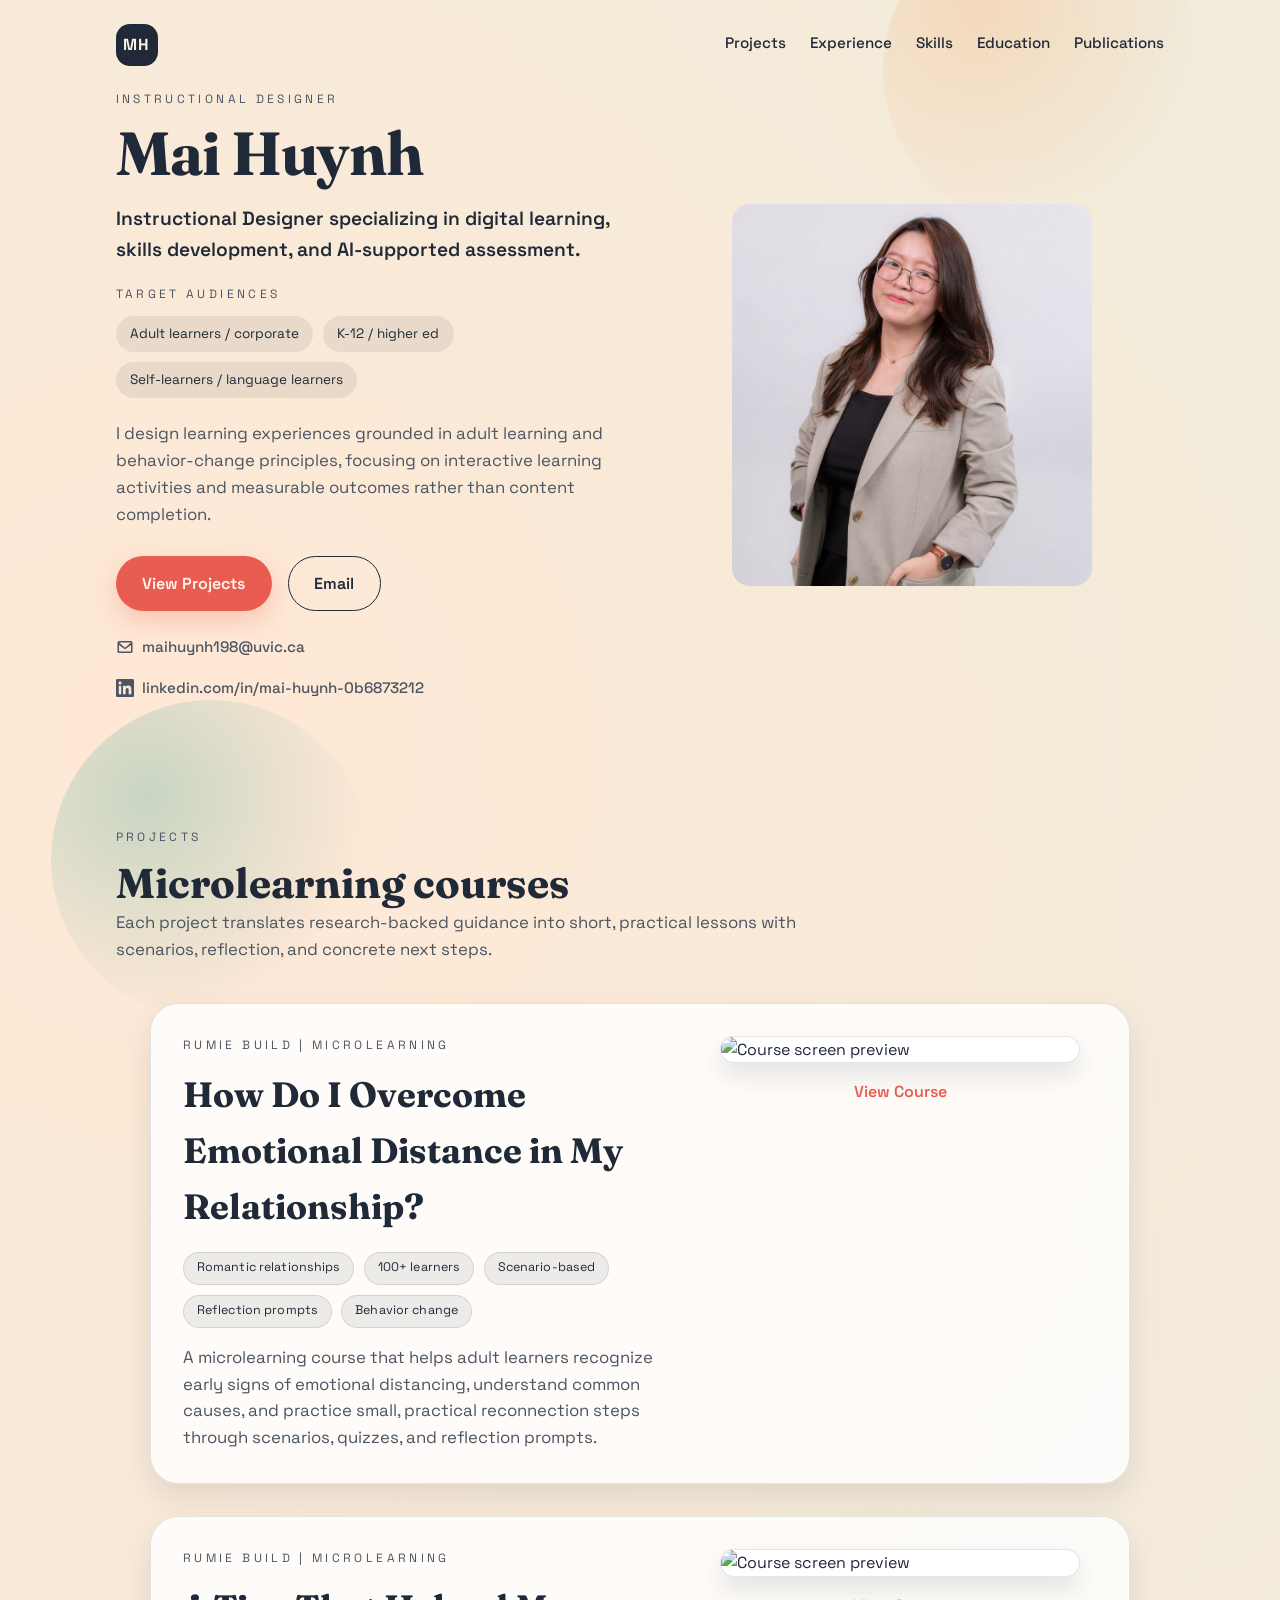
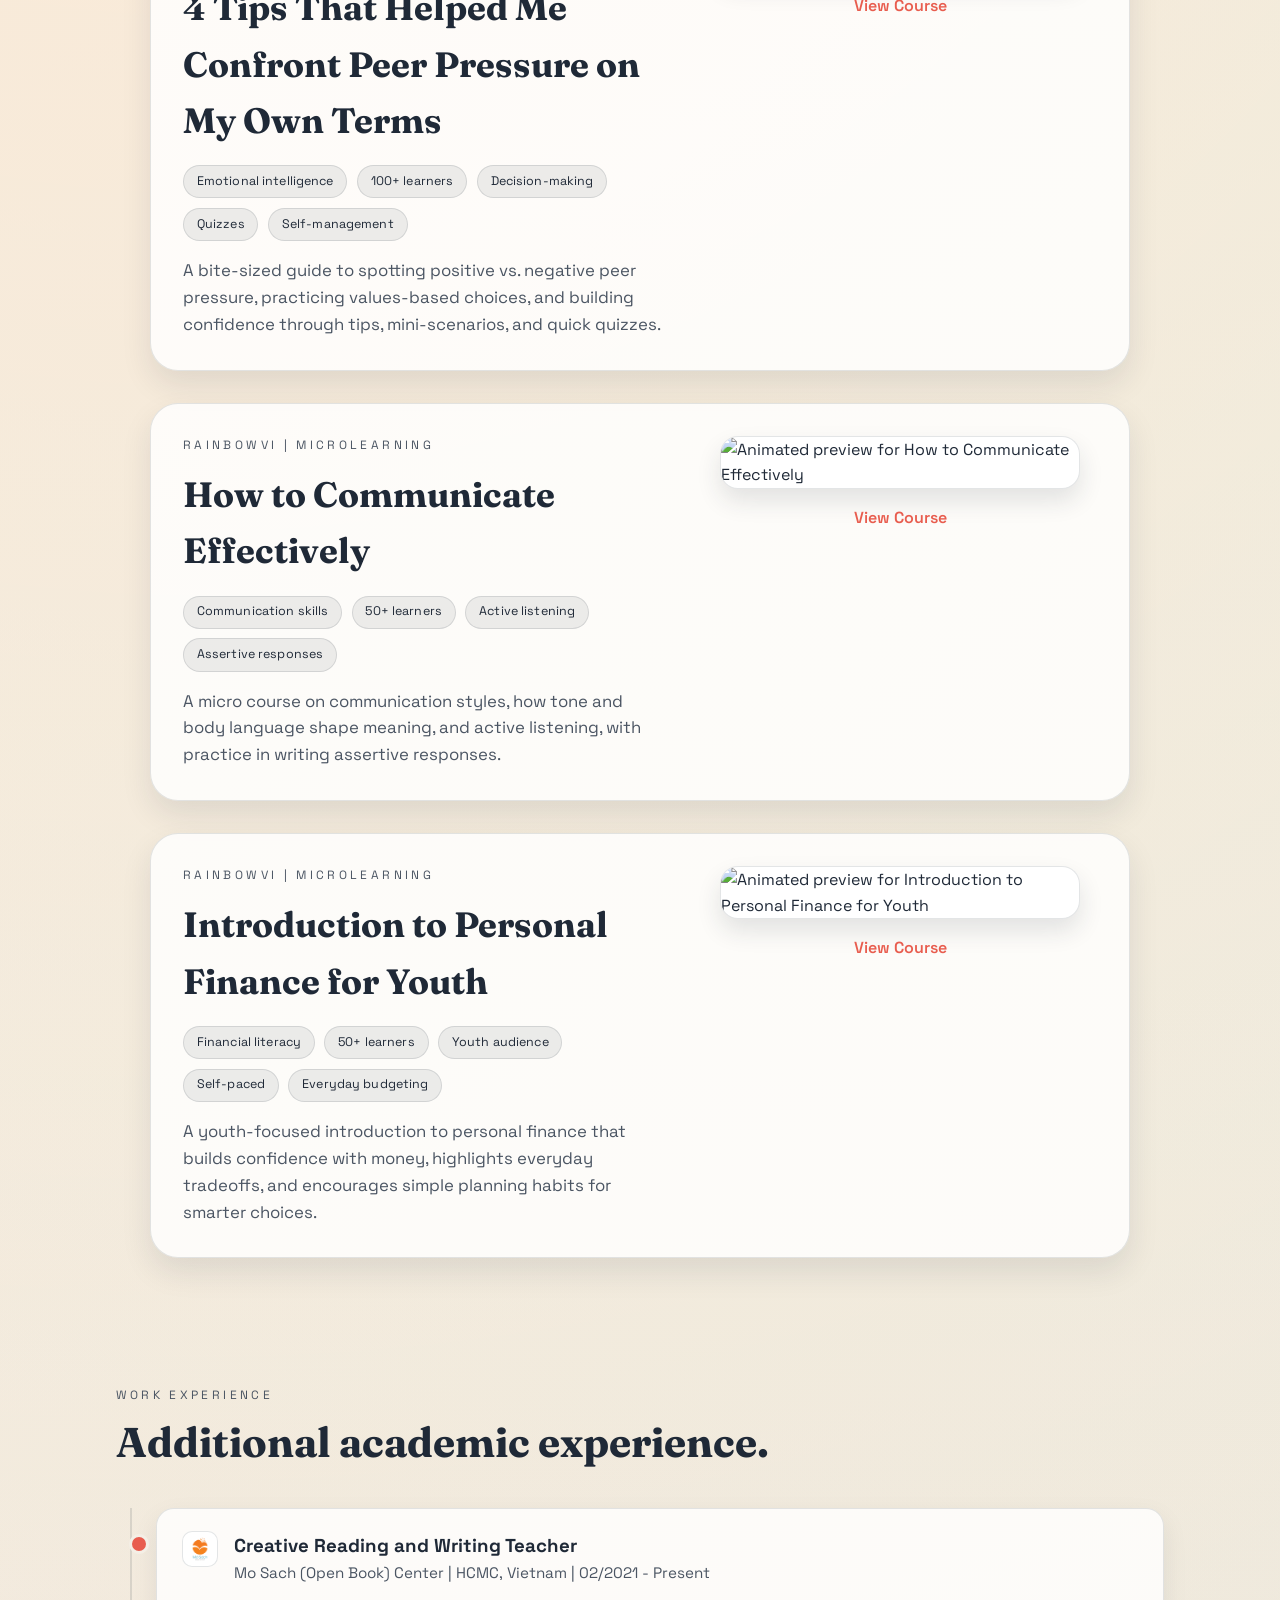
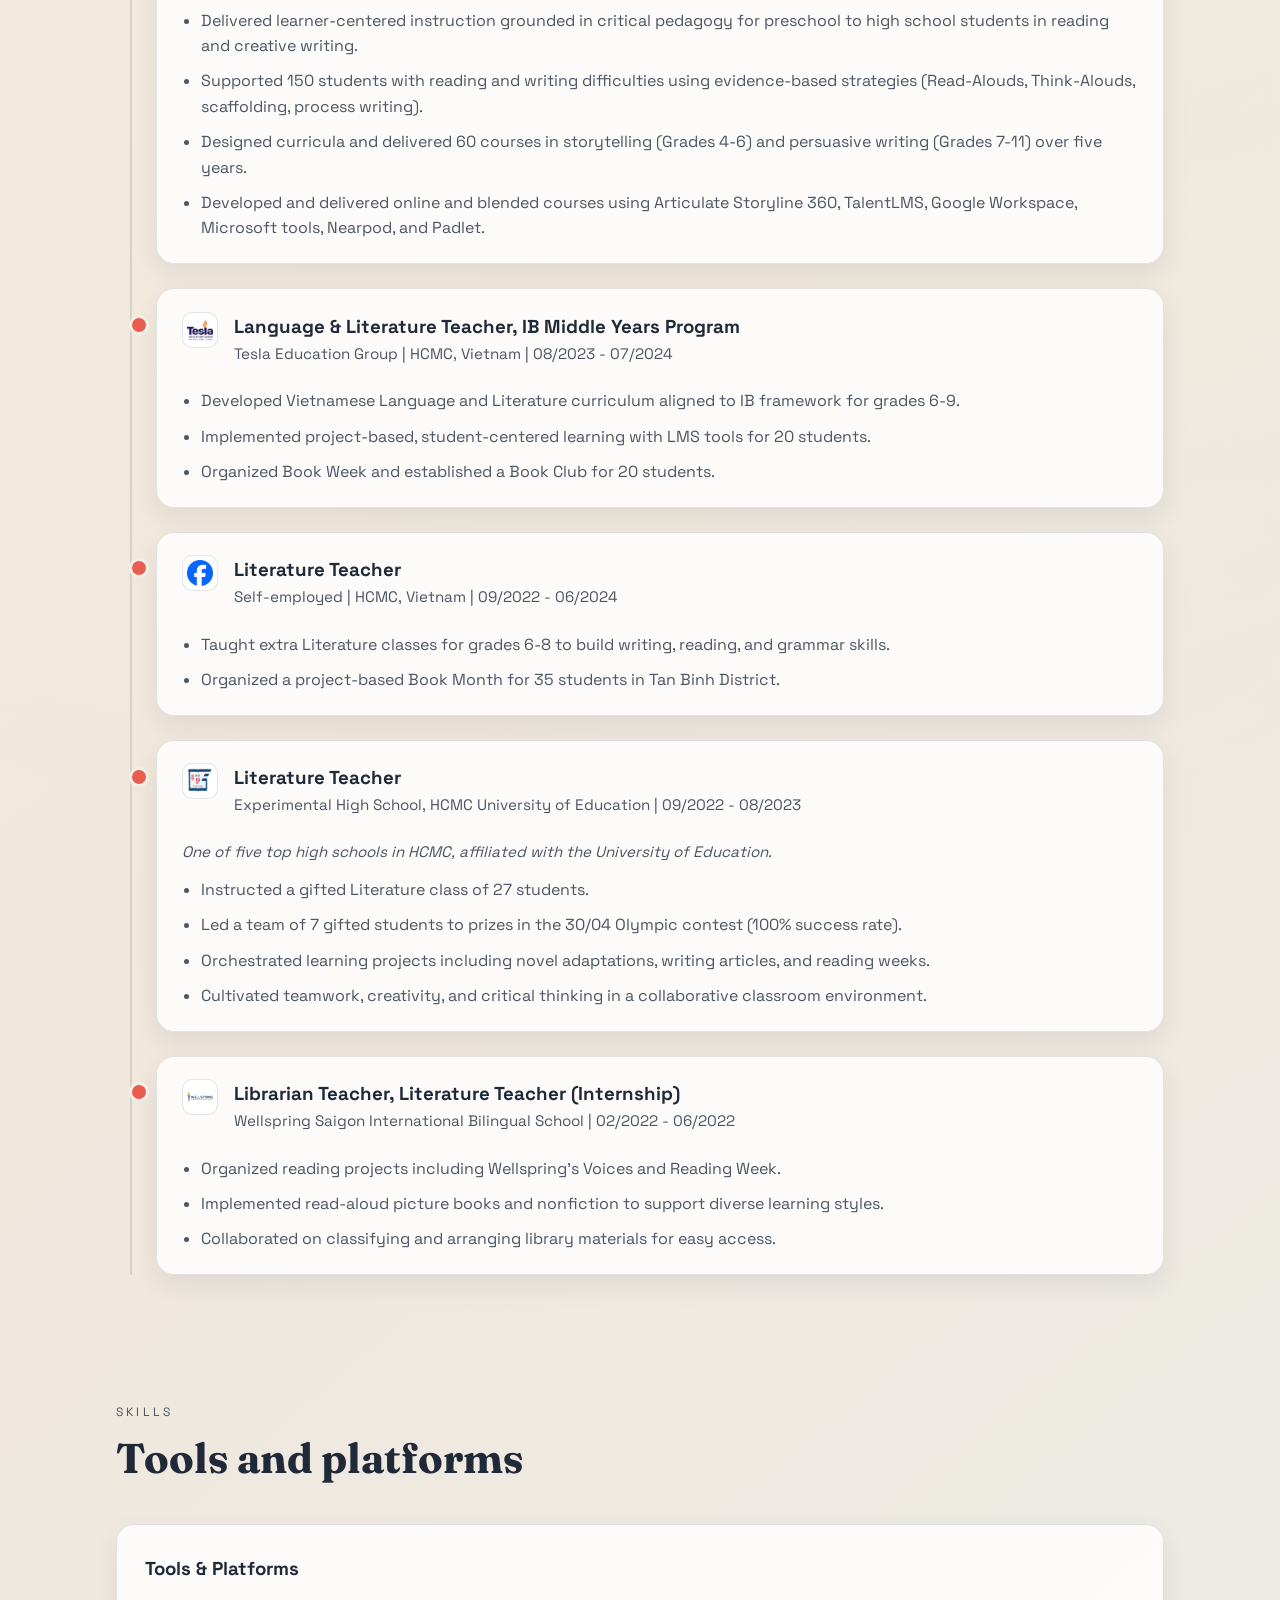
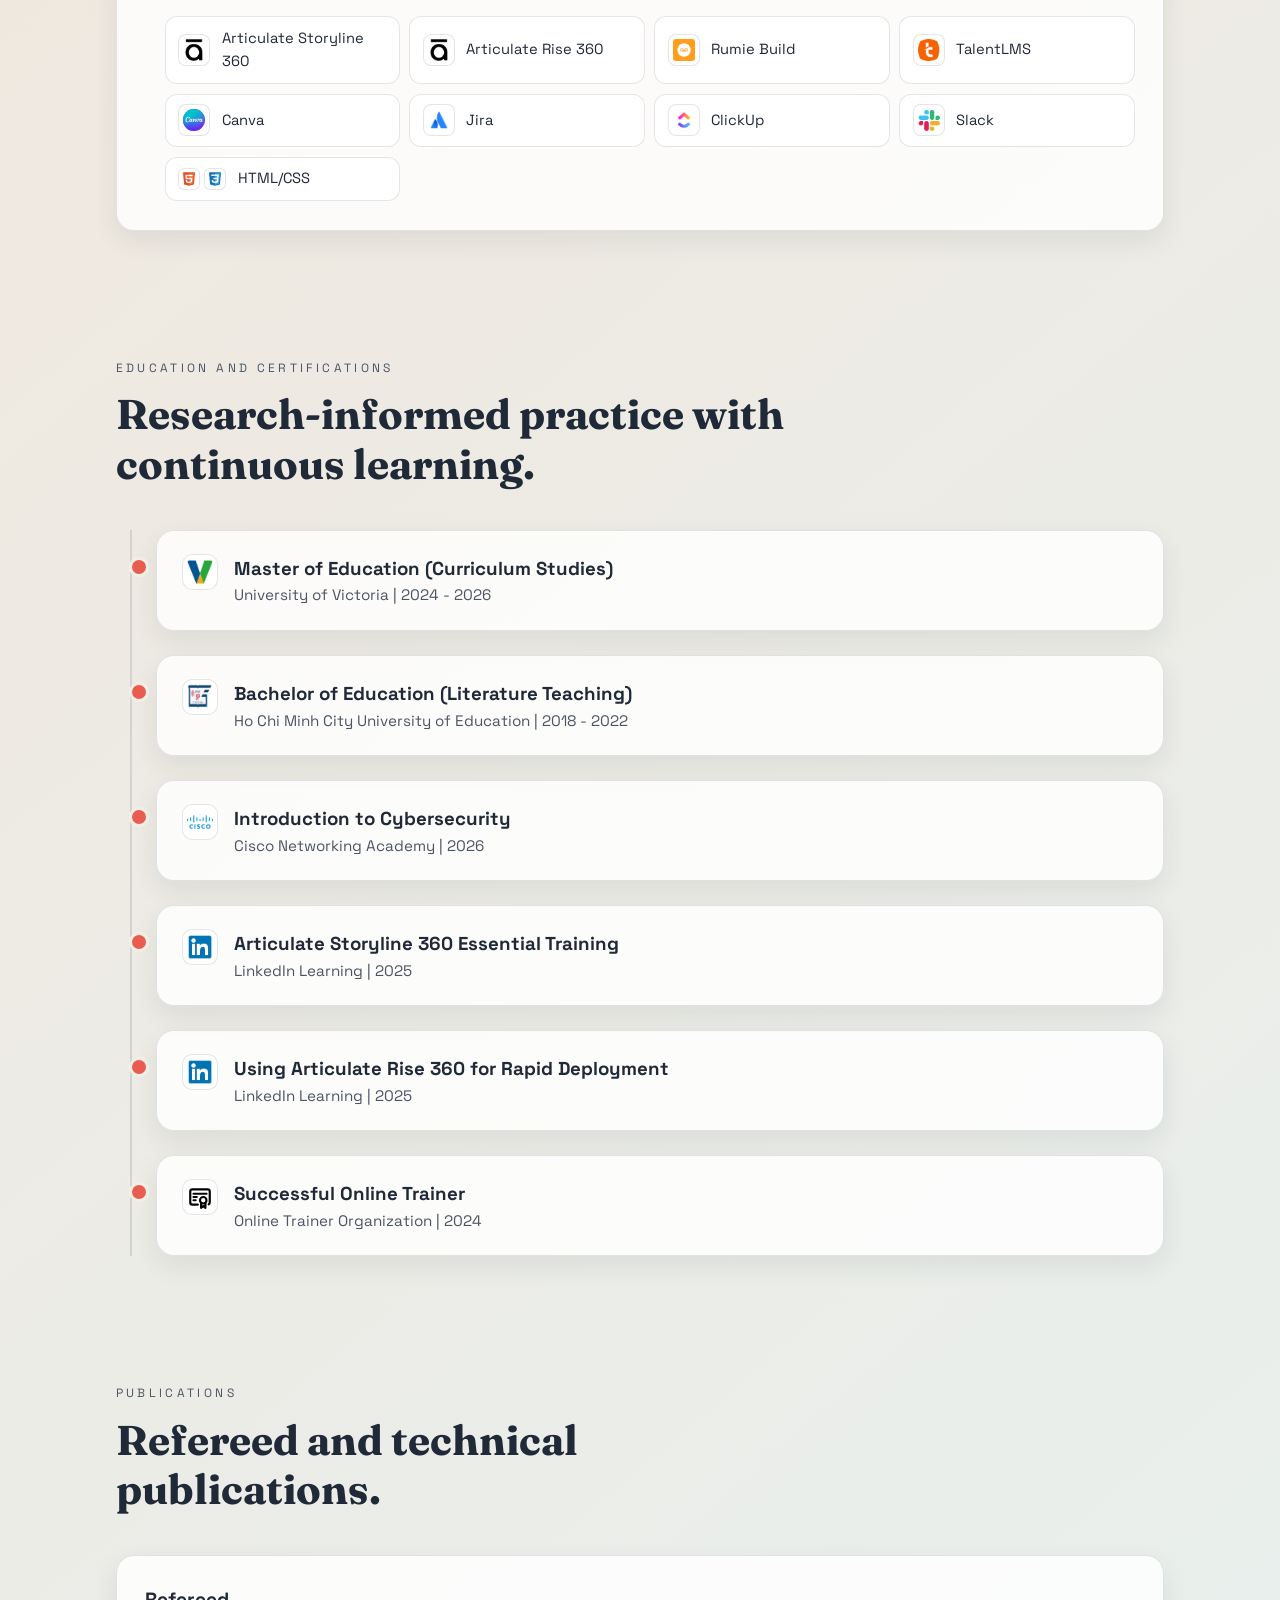
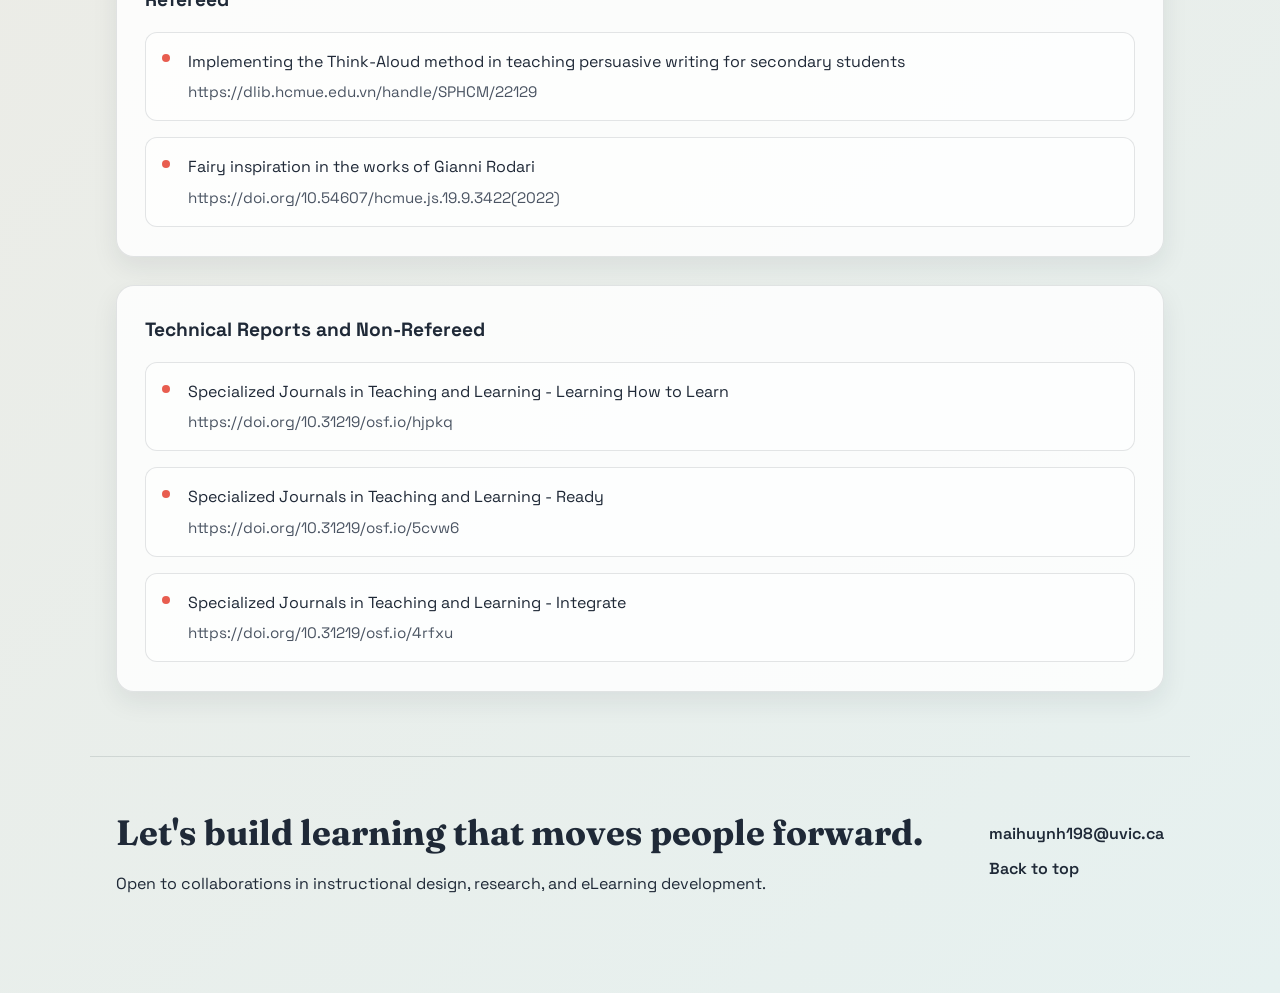
==== index.html @ 54d045a9 "fix: fix some thing" ====
<!doctype html>
<html lang="en">

<head>
  <meta charset="utf-8" />
  <meta name="viewport" content="width=device-width, initial-scale=1" />
  <title>Mai Huynh | Instructional Designer</title>
  <meta name="description"
    content="Portfolio of Mai Huynh, instructional designer focused on microlearning, adult education, and research-informed eLearning." />
  <link rel="preconnect" href="https://fonts.googleapis.com" />
  <link rel="preconnect" href="https://fonts.gstatic.com" crossorigin />
  <link
    href="https://fonts.googleapis.com/css2?family=Fraunces:opsz,wght@9..144,600;9..144,700&family=Space+Grotesk:wght@400;500;600&display=swap"
    rel="stylesheet" />
  <link rel="stylesheet" href="styles.css" />
</head>

<body>
  <div class="page" id="top">
    <header class="hero">
      <nav class="nav">
        <span class="logo">MH</span>
        <div class="nav-links">
          <a href="#projects">Projects</a>
          <a href="#work-experience">Experience</a>
          <a href="#skills">Skills</a>
          <a href="#education">Education</a>
          <a href="#publications">Publications</a>
        </div>
      </nav>

      <div class="hero-grid">
        <div class="hero-copy">
          <p class="eyebrow">Instructional Designer</p>
          <h1>Mai Huynh</h1>
          <p class="hero-title">
            Instructional Designer specializing in digital learning, skills development, and
            AI-supported assessment.
          </p>
          <div class="audience-block">
            <p class="eyebrow">Target audiences</p>
            <div class="pill-group">
              <span>Adult learners / corporate</span>
              <span>K-12 / higher ed</span>
              <span>Self-learners / language learners</span>
            </div>
          </div>
          <p class="lead">
            I design learning experiences grounded in adult learning and behavior-change principles, focusing on
            interactive learning activities and measurable outcomes rather than content completion.
          </p>
          <div class="hero-cta">
            <a class="button primary" href="#projects">View Projects</a>
            <a class="button ghost" href="mailto:maihuynh198@uvic.ca">Email</a>
          </div>
          <div class="contact">
            <a class="contact-link" href="mailto:maihuynh198@uvic.ca">
              <svg class="contact-icon" viewBox="0 0 24 24" aria-hidden="true">
                <path
                  d="M4 4h16a2 2 0 0 1 2 2v12a2 2 0 0 1-2 2H4a2 2 0 0 1-2-2V6a2 2 0 0 1 2-2zm0 2v.01L12 13l8-6.99V6H4zm0 12h16V9.236l-7.4 5.392a1 1 0 0 1-1.2 0L4 9.236V18z"
                  fill="currentColor" />
              </svg>
              maihuynh198@uvic.ca
            </a>
            <a class="contact-link" href="https://www.linkedin.com/in/mai-huynh-0b6873212/" target="_blank"
              rel="noreferrer">
              <svg class="contact-icon" viewBox="0 0 24 24" aria-hidden="true">
                <path
                  d="M20.447 20.452h-3.554v-5.569c0-1.328-.027-3.037-1.851-3.037-1.853 0-2.136 1.445-2.136 2.939v5.667H9.352V9h3.414v1.561h.047c.476-.9 1.637-1.85 3.37-1.85 3.6 0 4.267 2.368 4.267 5.452v6.289zM5.337 7.433c-1.144 0-2.063-.926-2.063-2.065 0-1.138.92-2.063 2.063-2.063 1.14 0 2.064.925 2.064 2.063 0 1.139-.925 2.065-2.064 2.065zM6.956 20.452H3.72V9h3.236v11.452zM22.225 0H1.771C.792 0 0 .774 0 1.727v20.545C0 23.227.792 24 1.771 24h20.451C23.2 24 24 23.227 24 22.273V1.727C24 .774 23.2 0 22.222 0h.003z"
                  fill="currentColor" />
              </svg>
              linkedin.com/in/mai-huynh-0b6873212
            </a>
          </div>
        </div>
        <div class="hero-portrait">
          <img src="avatar.JPG" alt="Mai Huynh" />
        </div>
      </div>
    </header>

    <main>
      <section id="projects" class="section projects">
        <div class="section-heading">
          <p class="eyebrow">Projects</p>
          <h2>Microlearning courses</h2>
          <p class="lead">
            Each project translates research-backed guidance into short, practical lessons with scenarios, reflection,
            and concrete next steps.
          </p>
        </div>
        <div class="project-list">
          <article class="project-item">
            <div class="project-info">
              <p class="eyebrow">Rumie Build | Microlearning</p>
              <h3>How Do I Overcome Emotional Distance in My Relationship?</h3>
              <div class="project-tags">
                <span>Romantic relationships</span>
                <span>100+ learners</span>
                <span>Scenario-based</span>
                <span>Reflection prompts</span>
                <span>Behavior change</span>
              </div>
              <p class="lead">
                A microlearning course that helps adult learners recognize early signs of emotional distancing,
                understand common causes, and practice small, practical reconnection steps through scenarios,
                quizzes, and reflection prompts.
              </p>
            </div>
            <div class="project-media">
              <img
                src="https://firebasestorage.googleapis.com/v0/b/learning-dev-89518.appspot.com/o/images%2Fd5183d60-cb16-11f0-9954-e5dd874a3dbe.webp?alt=media&token=775eab61-987d-45d4-a807-669ceb480af4"
                alt="Course screen preview" />
              <a class="project-link"
                href="https://learn.rumie.org/jR/bytes/how-do-i-overcome-emotional-distance-in-my-relationship/"
                target="_blank" rel="noreferrer">View Course</a>
            </div>
          </article>
          <article class="project-item">
            <div class="project-info">
              <p class="eyebrow">Rumie Build | Microlearning</p>
              <h3>4 Tips That Helped Me Confront Peer Pressure on My Own Terms</h3>
              <div class="project-tags">
                <span>Emotional intelligence</span>
                <span>100+ learners</span>
                <span>Decision-making</span>
                <span>Quizzes</span>
                <span>Self-management</span>
              </div>
              <p class="lead">
                A bite-sized guide to spotting positive vs. negative peer pressure, practicing values-based choices,
                and building confidence through tips, mini-scenarios, and quick quizzes.
              </p>
            </div>
            <div class="project-media">
              <img
                src="https://firebasestorage.googleapis.com/v0/b/learning-dev-89518.appspot.com/o/images%2F3383ed70-999b-11f0-89d7-2198ad0c2c27.webp?alt=media&token=02341d16-bf67-4b72-a19f-04fb7fe7f34c"
                alt="Course screen preview" />
              <a class="project-link"
                href="https://learn.rumie.org/jR/bytes/4-tips-that-helped-me-confront-peer-pressure-on-my-own-terms/"
                target="_blank" rel="noreferrer">View Course</a>
            </div>
          </article>
          <article class="project-item">
            <div class="project-info">
              <p class="eyebrow">RainbowVI | Microlearning</p>
              <h3>How to Communicate Effectively</h3>
              <div class="project-tags">
                <span>Communication skills</span>
                <span>50+ learners</span>
                <span>Active listening</span>
                <span>Assertive responses</span>
              </div>
              <p class="lead">
                A micro course on communication styles, how tone and body language shape meaning, and
                active listening, with practice in writing assertive responses.
              </p>
            </div>
            <div class="project-media">
              <img
                src="https://media4.giphy.com/media/v1.Y2lkPTc5MGI3NjExdWRtdXI5bG9kaWhydzAwNG56aXJwcnh3dTM3ZXhuc3JzaXMwbzIzNiZlcD12MV9pbnRlcm5hbF9naWZfYnlfaWQmY3Q9Zw/ZBVRlQamUaAMAOWDHB/giphy.gif"
                alt="Animated preview for How to Communicate Effectively" />
              <a class="project-link" href="https://tally.so/r/3E25R4" target="_blank" rel="noreferrer">View Course</a>
            </div>
          </article>
          <article class="project-item">
            <div class="project-info">
              <p class="eyebrow">RainbowVI | Microlearning</p>
              <h3>Introduction to Personal Finance for Youth</h3>
              <div class="project-tags">
                <span>Financial literacy</span>
                <span>50+ learners</span>
                <span>Youth audience</span>
                <span>Self-paced</span>
                <span>Everyday budgeting</span>
              </div>
              <p class="lead">
                A youth-focused introduction to personal finance that builds confidence with money, highlights
                everyday tradeoffs, and encourages simple planning habits for smarter choices.
              </p>
            </div>
            <div class="project-media">
              <img
                src="https://media.giphy.com/media/v1.Y2lkPTc5MGI3NjExMG5qZ2QyZHFlOG00cmFma3ptNnNlOHd1dTczMHh5OWp5NnQ1aGRmcCZlcD12MV9naWZzX3NlYXJjaCZjdD1n/LdOyjZ7io5Msw/giphy.gif"
                alt="Animated preview for Introduction to Personal Finance for Youth" />
              <a class="project-link" href="https://tally.so/r/w2WAEg" target="_blank" rel="noreferrer">View Course</a>
            </div>
          </article>
        </div>
      </section>

      <section id="work-experience" class="section">
        <div class="section-heading">
          <p class="eyebrow">Work Experience</p>
          <h2>Additional academic experience.</h2>
        </div>
        <div class="education-timeline experience-timeline">
          <div class="timeline-item experience-item">
            <div class="experience-summary">
              <div class="timeline-header">
                <img class="timeline-icon" src="assets/icons/mosach.png" alt="Mo Sach Center logo" />
                <div>
                  <h3>
                    <a class="timeline-title-link" href="https://www.mosach.edu.vn/" target="_blank" rel="noreferrer">
                      Creative Reading and Writing Teacher
                    </a>
                  </h3>
                  <p class="timeline-meta">Mo Sach (Open Book) Center | HCMC, Vietnam | 02/2021 - Present</p>
                </div>
              </div>
            </div>
            <div class="experience-body">
              <ul class="experience-list">
                <li>Delivered learner-centered instruction grounded in critical pedagogy for preschool to high school
                  students in reading and creative writing.</li>
                <li>Supported 150 students with reading and writing difficulties using evidence-based strategies
                  (Read-Alouds, Think-Alouds, scaffolding, process writing).</li>
                <li>Designed curricula and delivered 60 courses in storytelling (Grades 4-6) and persuasive writing
                  (Grades 7-11) over five years.</li>
                <li>Developed and delivered online and blended courses using Articulate Storyline 360, TalentLMS, Google
                  Workspace, Microsoft tools, Nearpod, and Padlet.</li>
              </ul>
            </div>
          </div>

          <div class="timeline-item experience-item">
            <div class="experience-summary">
              <div class="timeline-header">
                <img class="timeline-icon" src="assets/icons/tesla.png" alt="Tesla Education Group logo" />
                <div>
                  <h3>
                    <a class="timeline-title-link" href="https://tesla.edu.vn/en/" target="_blank" rel="noreferrer">
                      Language &amp; Literature Teacher, IB Middle Years Program
                    </a>
                  </h3>
                  <p class="timeline-meta">Tesla Education Group | HCMC, Vietnam | 08/2023 - 07/2024</p>
                </div>
              </div>
            </div>
            <div class="experience-body">
              <ul class="experience-list">
                <li>Developed Vietnamese Language and Literature curriculum aligned to IB framework for grades 6-9.</li>
                <li>Implemented project-based, student-centered learning with LMS tools for 20 students.</li>
                <li>Organized Book Week and established a Book Club for 20 students.</li>
              </ul>
            </div>
          </div>

          <div class="timeline-item experience-item">
            <div class="experience-summary">
              <div class="timeline-header">
                <img class="timeline-icon" src="assets/icons/facebook.png" alt="Facebook logo" />
                <div>
                  <h3>
                    <a class="timeline-title-link" href="https://www.facebook.com/profile.php?id=61566925675078"
                      target="_blank" rel="noreferrer">
                      Literature Teacher
                    </a>
                  </h3>
                  <p class="timeline-meta">Self-employed | HCMC, Vietnam | 09/2022 - 06/2024</p>
                </div>
              </div>
            </div>
            <div class="experience-body">
              <ul class="experience-list">
                <li>Taught extra Literature classes for grades 6-8 to build writing, reading, and grammar skills.</li>
                <li>Organized a project-based Book Month for 35 students in Tan Binh District.</li>
              </ul>
            </div>
          </div>

          <div class="timeline-item experience-item">
            <div class="experience-summary">
              <div class="timeline-header">
                <img class="timeline-icon" src="assets/icons/hcmue.png" alt="HCMC University of Education logo" />
                <div>
                  <h3>
                    <a class="timeline-title-link" href="https://hcmue.edu.vn/" target="_blank" rel="noreferrer">
                      Literature Teacher
                    </a>
                  </h3>
                  <p class="timeline-meta">Experimental High School, HCMC University of Education | 09/2022 - 08/2023
                  </p>
                </div>
              </div>
            </div>
            <div class="experience-body">
              <p class="experience-note">
                One of five top high schools in HCMC, affiliated with the University of Education.
              </p>
              <ul class="experience-list">
                <li>Instructed a gifted Literature class of 27 students.</li>
                <li>Led a team of 7 gifted students to prizes in the 30/04 Olympic contest (100% success rate).</li>
                <li>Orchestrated learning projects including novel adaptations, writing articles, and reading weeks.
                </li>
                <li>Cultivated teamwork, creativity, and critical thinking in a collaborative classroom environment.
                </li>
              </ul>
            </div>
          </div>

          <div class="timeline-item experience-item">
            <div class="experience-summary">
              <div class="timeline-header">
                <img class="timeline-icon" src="assets/icons/wellspring.png" alt="Wellspring Saigon logo" />
                <div>
                  <h3>
                    <a class="timeline-title-link" href="https://www.wellspring.edu.vn/co-so/wellspring-saigon"
                      target="_blank" rel="noreferrer">
                      Librarian Teacher, Literature Teacher (Internship)
                    </a>
                  </h3>
                  <p class="timeline-meta">Wellspring Saigon International Bilingual School | 02/2022 - 06/2022</p>
                </div>
              </div>
            </div>
            <div class="experience-body">
              <ul class="experience-list">
                <li>Organized reading projects including Wellspring's Voices and Reading Week.</li>
                <li>Implemented read-aloud picture books and nonfiction to support diverse learning styles.</li>
                <li>Collaborated on classifying and arranging library materials for easy access.</li>
              </ul>
            </div>
          </div>
        </div>
      </section>

      <section id="skills" class="section">
        <div class="section-heading">
          <p class="eyebrow">Skills</p>
          <h2>Tools and platforms</h2>
        </div>
        <div class="skills-grid">
          <div class="card skills-card">
            <h3>Tools &amp; Platforms</h3>
            <ul class="tool-list">
              <li class="tool-item">
                <img class="tool-logo" src="assets/icons/articulate.png" alt="Articulate" />
                Articulate Storyline 360
              </li>
              <li class="tool-item">
                <img class="tool-logo" src="assets/icons/articulate.png" alt="Articulate" />
                Articulate Rise 360
              </li>
              <li class="tool-item">
                <img class="tool-logo" src="assets/icons/rumie.png" alt="Rumie" />
                Rumie Build
              </li>
              <li class="tool-item">
                <img class="tool-logo" src="assets/icons/talentlms.png" alt="TalentLMS" />
                TalentLMS
              </li>
              <li class="tool-item">
                <img class="tool-logo" src="assets/icons/canva.svg" alt="Canva logo" />
                Canva
              </li>
              <li class="tool-item">
                <img class="tool-logo" src="assets/icons/jira.png" alt="Jira" />
                Jira
              </li>
              <li class="tool-item">
                <img class="tool-logo" src="assets/icons/clickup.png" alt="ClickUp" />
                ClickUp
              </li>
              <li class="tool-item">
                <img class="tool-logo" src="assets/icons/slack.png" alt="Slack" />
                Slack
              </li>
              <li class="tool-item">
                <span class="tool-logo-stack">
                  <img src="assets/icons/html5.svg" alt="HTML5" />
                  <img src="assets/icons/css3.svg" alt="CSS3" />
                </span>
                HTML/CSS
              </li>
            </ul>
          </div>
        </div>
      </section>

      <section id="education" class="section">
        <div class="section-heading">
          <p class="eyebrow">Education and Certifications</p>
          <h2>Research-informed practice with continuous learning.</h2>
        </div>
        <div class="education-timeline">
          <article class="timeline-item">
            <div class="timeline-header">
              <img class="timeline-icon" src="assets/icons/uvic.png" alt="University of Victoria logo" />
              <div>
                <h3>
                  <a class="timeline-title-link" href="https://www.uvic.ca/" target="_blank" rel="noreferrer">
                    Master of Education (Curriculum Studies)
                  </a>
                </h3>
                <p class="timeline-meta">University of Victoria | 2024 - 2026</p>
              </div>
            </div>
          </article>
          <article class="timeline-item">
            <div class="timeline-header">
              <img class="timeline-icon" src="assets/icons/hcmue.png"
                alt="Ho Chi Minh City University of Education logo" />
              <div>
                <h3>
                  <a class="timeline-title-link" href="https://hcmue.edu.vn/" target="_blank" rel="noreferrer">
                    Bachelor of Education (Literature Teaching)
                  </a>
                </h3>
                <p class="timeline-meta">Ho Chi Minh City University of Education | 2018 - 2022</p>
              </div>
            </div>
          </article>
          <article class="timeline-item">
            <div class="timeline-header">
              <img class="timeline-icon" src="assets/icons/cisco.svg" alt="Cisco logo" />
              <div>
                <h3>
                  <a class="timeline-title-link"
                    href="https://www.netacad.com/courses/introduction-to-cybersecurity?courseLang=en-US"
                    target="_blank" rel="noreferrer">
                    Introduction to Cybersecurity
                  </a>
                </h3>
                <p class="timeline-meta">Cisco Networking Academy | 2026</p>
              </div>
            </div>
          </article>
          <article class="timeline-item">
            <div class="timeline-header">
              <img class="timeline-icon" src="assets/icons/linkedin.png" alt="LinkedIn Learning logo" />
              <div>
                <h3>
                  <a class="timeline-title-link"
                    href="https://www.linkedin.com/learning/articulate-storyline-essential-training-24332548"
                    target="_blank" rel="noreferrer">
                    Articulate Storyline 360 Essential Training
                  </a>
                </h3>
                <p class="timeline-meta">LinkedIn Learning | 2025</p>
              </div>
            </div>
          </article>
          <article class="timeline-item">
            <div class="timeline-header">
              <img class="timeline-icon" src="assets/icons/linkedin.png" alt="LinkedIn Learning logo" />
              <div>
                <h3>
                  <a class="timeline-title-link"
                    href="https://www.linkedin.com/learning/using-articulate-rise-360-for-rapid-deployment-training"
                    target="_blank" rel="noreferrer">
                    Using Articulate Rise 360 for Rapid Deployment
                  </a>
                </h3>
                <p class="timeline-meta">LinkedIn Learning | 2025</p>
              </div>
            </div>
          </article>
          <article class="timeline-item">
            <div class="timeline-header">
              <img class="timeline-icon" src="assets/icons/certificate.svg" alt="Certificate icon" />
              <div>
                <h3>
                  <a class="timeline-title-link" href="https://www.dothanhcong.vn/successful-online-trainer-2024"
                    target="_blank" rel="noreferrer">
                    Successful Online Trainer
                  </a>
                </h3>
                <p class="timeline-meta">Online Trainer Organization | 2024</p>
              </div>
            </div>
          </article>
        </div>
      </section>

      <section id="publications" class="section">
        <div class="section-heading">
          <p class="eyebrow">Publications</p>
          <h2>Refereed and technical publications.</h2>
        </div>
        <div class="publications-grid">
          <article class="card publication-card">
            <h3>Refereed</h3>
            <ol class="publication-list">
              <li>
                <span class="publication-title">
                  Implementing the Think-Aloud method in teaching persuasive writing for secondary students
                </span>
                <a class="publication-link" href="https://dlib.hcmue.edu.vn/handle/SPHCM/22129" target="_blank"
                  rel="noreferrer">
                  https://dlib.hcmue.edu.vn/handle/SPHCM/22129
                </a>
              </li>
              <li>
                <span class="publication-title">
                  Fairy inspiration in the works of Gianni Rodari
                </span>
                <a class="publication-link" href="https://doi.org/10.54607/hcmue.js.19.9.3422(2022)" target="_blank"
                  rel="noreferrer">
                  https://doi.org/10.54607/hcmue.js.19.9.3422(2022)
                </a>
              </li>
            </ol>
          </article>

          <article class="card publication-card">
            <h3>Technical Reports and Non-Refereed</h3>
            <ol class="publication-list">
              <li>
                <span class="publication-title">
                  Specialized Journals in Teaching and Learning - Learning How to Learn
                </span>
                <a class="publication-link" href="https://doi.org/10.31219/osf.io/hjpkq" target="_blank"
                  rel="noreferrer">
                  https://doi.org/10.31219/osf.io/hjpkq
                </a>
              </li>
              <li>
                <span class="publication-title">
                  Specialized Journals in Teaching and Learning - Ready
                </span>
                <a class="publication-link" href="https://doi.org/10.31219/osf.io/5cvw6" target="_blank"
                  rel="noreferrer">
                  https://doi.org/10.31219/osf.io/5cvw6
                </a>
              </li>
              <li>
                <span class="publication-title">
                  Specialized Journals in Teaching and Learning - Integrate
                </span>
                <a class="publication-link" href="https://doi.org/10.31219/osf.io/4rfxu" target="_blank"
                  rel="noreferrer">
                  https://doi.org/10.31219/osf.io/4rfxu
                </a>
              </li>
            </ol>
          </article>
        </div>
      </section>
    </main>

    <footer class="footer">
      <div>
        <h2>Let's build learning that moves people forward.</h2>
        <p>Open to collaborations in instructional design, research, and eLearning development.</p>
      </div>
      <div class="footer-links">
        <a href="mailto:maihuynh198@uvic.ca">maihuynh198@uvic.ca</a>
        <a href="#top">Back to top</a>
      </div>
    </footer>
  </div>
</body>

</html>
---- styles.css ----
:root {
  color-scheme: light;
  --ink: #1f2937;
  --muted: #4b5563;
  --soft: #f4efe6;
  --soft-2: #f7f1ea;
  --accent: #e85d4f;
  --accent-2: #2a9d8f;
  --accent-3: #f4a261;
  --card: rgba(255, 255, 255, 0.82);
  --stroke: rgba(31, 41, 55, 0.12);
  --shadow: 0 18px 40px rgba(31, 41, 55, 0.14);
  --radius-lg: 28px;
  --radius-md: 18px;
  --radius-sm: 12px;
  --max-width: 1100px;
  --space: clamp(1rem, 2vw, 2rem);
}

* {
  box-sizing: border-box;
  margin: 0;
  padding: 0;
}

body {
  font-family: "Space Grotesk", "Gill Sans", "Trebuchet MS", sans-serif;
  color: var(--ink);
  background: radial-gradient(circle at 15% 10%, #ffe8d5 0%, rgba(255, 232, 213, 0) 50%),
    radial-gradient(circle at 80% 0%, #d8f3e6 0%, rgba(216, 243, 230, 0) 55%),
    linear-gradient(140deg, #f9f1e8 0%, #f1e7dd 50%, #e6f1f0 100%);
  min-height: 100vh;
  line-height: 1.6;
}

body::before,
body::after {
  content: "";
  position: fixed;
  inset: auto;
  width: 320px;
  height: 320px;
  border-radius: 50%;
  filter: blur(0px);
  opacity: 0.25;
  z-index: 0;
  animation: float 18s ease-in-out infinite;
}

body::before {
  background: radial-gradient(circle at 30% 30%, #f4a261 0%, rgba(244, 162, 97, 0) 70%);
  top: -90px;
  right: 6vw;
}

body::after {
  background: radial-gradient(circle at 30% 30%, #2a9d8f 0%, rgba(42, 157, 143, 0) 70%);
  bottom: -120px;
  left: 4vw;
  animation-delay: -6s;
}

.page {
  position: relative;
  z-index: 1;
}

a {
  color: inherit;
  text-decoration: none;
}

img {
  max-width: 100%;
}

.nav {
  display: flex;
  align-items: center;
  justify-content: space-between;
  padding: 1.5rem 0;
}

.nav-links {
  display: flex;
  gap: 1.5rem;
  font-weight: 500;
  font-size: 0.95rem;
}

.nav a {
  position: relative;
  padding-bottom: 0.25rem;
}

.nav a::after {
  content: "";
  position: absolute;
  left: 0;
  bottom: 0;
  width: 100%;
  height: 2px;
  background: var(--accent);
  transform: scaleX(0);
  transform-origin: left;
  transition: transform 0.3s ease;
}

.nav a:hover::after {
  transform: scaleX(1);
}

.nav .nav-highlight {
  padding: 0.35rem 0.9rem;
  border-radius: 999px;
  background: var(--accent);
  color: #fff7f0;
  box-shadow: 0 10px 20px rgba(232, 93, 79, 0.25);
}

.nav .nav-highlight::after {
  display: none;
}

.logo {
  width: 42px;
  height: 42px;
  display: grid;
  place-items: center;
  border-radius: 14px;
  background: var(--ink);
  color: #fef3e8;
  font-weight: 700;
  letter-spacing: 0.08em;
}

.hero {
  max-width: var(--max-width);
  margin: 0 auto;
  padding: 0 var(--space) 4rem;
}

.hero-grid {
  display: grid;
  grid-template-columns: repeat(auto-fit, minmax(280px, 1fr));
  gap: 2.5rem;
  align-items: center;
}

.hero-copy,
.hero-portrait,
.section-heading,
.skills-grid .card,
.project-item,
.education-timeline .timeline-item,
.footer {
  opacity: 0;
  transform: translateY(18px);
  animation: rise 0.9s ease forwards;
}

.hero-copy {
  animation-delay: 0.1s;
}

.hero-portrait {
  animation-delay: 0.25s;
}

.section-heading {
  animation-delay: 0.1s;
}

.skills-grid .card:nth-child(1) {
  animation-delay: 0.2s;
}

.skills-grid .card:nth-child(2) {
  animation-delay: 0.3s;
}

.project-item {
  animation-delay: 0.2s;
}

.education-timeline .timeline-item:nth-child(1) {
  animation-delay: 0.2s;
}

.education-timeline .timeline-item:nth-child(2) {
  animation-delay: 0.3s;
}

.education-timeline .timeline-item:nth-child(3) {
  animation-delay: 0.4s;
}

.education-timeline .timeline-item:nth-child(4) {
  animation-delay: 0.5s;
}

.education-timeline .timeline-item:nth-child(5) {
  animation-delay: 0.6s;
}

.footer {
  animation-delay: 0.2s;
}

.hero-copy h1 {
  font-family: "Fraunces", "Baskerville", serif;
  font-size: clamp(2.5rem, 5vw, 3.8rem);
  line-height: 1.1;
  margin-bottom: 1.5rem;
  letter-spacing: -0.02em;
}

.hero-title {
  font-size: 1.2rem;
  font-weight: 600;
  margin: -0.5rem 0 1rem;
}

.lead {
  font-size: 1.05rem;
  color: var(--muted);
  margin-bottom: 1.8rem;
}

.eyebrow {
  text-transform: uppercase;
  font-size: 0.75rem;
  letter-spacing: 0.28em;
  color: var(--muted);
  margin-bottom: 0.75rem;
}

.hero-cta {
  display: flex;
  gap: 1rem;
  flex-wrap: wrap;
  margin-bottom: 1.5rem;
}

.audience-block {
  margin: 1.2rem 0 1.4rem;
}

.button {
  padding: 0.85rem 1.6rem;
  border-radius: 999px;
  font-weight: 600;
  transition: transform 0.2s ease, box-shadow 0.2s ease;
  border: 1px solid transparent;
}

.button.primary {
  background: var(--accent);
  color: #fff7f0;
  box-shadow: 0 10px 24px rgba(232, 93, 79, 0.25);
}

.button.ghost {
  border-color: var(--ink);
}

.button:hover {
  transform: translateY(-2px);
}

.contact {
  display: flex;
  flex-wrap: wrap;
  gap: 1rem 2rem;
  font-size: 0.95rem;
  color: var(--muted);
}

.contact-link {
  display: inline-flex;
  align-items: center;
  gap: 0.5rem;
  color: inherit;
  text-decoration: none;
  font-weight: 500;
}

.contact-link:hover {
  color: var(--ink);
}

.contact-icon {
  width: 18px;
  height: 18px;
}

.hero-portrait {
  border-radius: var(--radius-lg);
  padding: 1.4rem;
  display: flex;
  justify-content: center;
  align-items: center;
}

.hero-portrait img {
  width: 100%;
  max-width: 360px;
  height: auto;
  border-radius: var(--radius-md);
  object-fit: cover;
}

.section {
  max-width: var(--max-width);
  margin: 0 auto;
  padding: 4rem var(--space);
}

.section-heading {
  margin-bottom: 2.5rem;
  max-width: 720px;
}

.section-heading h2 {
  font-family: "Fraunces", "Baskerville", serif;
  font-size: clamp(1.8rem, 4vw, 2.6rem);
  line-height: 1.2;
}

.card {
  background: var(--card);
  border-radius: var(--radius-md);
  padding: 1.8rem;
  border: 1px solid var(--stroke);
  box-shadow: 0 10px 26px rgba(31, 41, 55, 0.08);
  display: grid;
  gap: 1rem;
}

.card-header h3 {
  font-size: 1.2rem;
}

.card-header span {
  color: var(--muted);
  font-size: 0.95rem;
}

.card ul {
  display: grid;
  gap: 0.6rem;
  padding-left: 1.2rem;
  color: var(--muted);
}

.card li {
  list-style: disc;
}

.links {
  display: flex;
  gap: 1rem;
  flex-wrap: wrap;
}

.links a {
  font-weight: 600;
  color: var(--accent-2);
}

.skills-grid {
  display: grid;
  gap: 2rem;
  grid-template-columns: repeat(auto-fit, minmax(260px, 1fr));
}

.skills-card h3 {
  margin-bottom: 1rem;
}

.tool-list {
  list-style: none;
  display: grid;
  gap: 0.8rem;
  grid-template-columns: repeat(auto-fit, minmax(210px, 1fr));
}

.tool-item {
  display: flex;
  align-items: center;
  gap: 0.7rem;
  background: rgba(255, 255, 255, 0.85);
  border: 1px solid rgba(31, 41, 55, 0.12);
  border-radius: var(--radius-sm);
  padding: 0.6rem 0.8rem;
  color: var(--ink);
  font-size: 0.92rem;
}

.tool-logo {
  width: 32px;
  height: 32px;
  border-radius: 8px;
  background: #fff;
  border: 1px solid rgba(31, 41, 55, 0.12);
  padding: 4px;
  object-fit: contain;
  flex: 0 0 32px;
}

.tool-logo-stack {
  display: flex;
  align-items: center;
  gap: 0.25rem;
  flex: 0 0 auto;
}

.tool-logo-stack img {
  width: 22px;
  height: 22px;
  border-radius: 6px;
  background: #fff;
  border: 1px solid rgba(31, 41, 55, 0.12);
  padding: 3px;
  object-fit: contain;
}

.pill-group {
  display: flex;
  flex-wrap: wrap;
  gap: 0.6rem;
}

.pill-group span {
  background: rgba(31, 41, 55, 0.08);
  padding: 0.45rem 0.9rem;
  border-radius: 999px;
  font-size: 0.85rem;
  color: var(--ink);
}

.projects {
  padding-top: 4.5rem;
}

.project-list {
  display: grid;
  gap: 2rem;
  max-width: 980px;
  margin: 0 auto;
}

.project-item {
  display: grid;
  grid-template-columns: minmax(0, 1.1fr) minmax(0, 0.9fr);
  gap: 2.5rem;
  align-items: start;
  background: var(--card);
  border-radius: var(--radius-lg);
  padding: 2rem;
  border: 1px solid rgba(31, 41, 55, 0.12);
  box-shadow: 0 14px 30px rgba(31, 41, 55, 0.1);
}

.project-info h3 {
  font-family: "Fraunces", "Baskerville", serif;
  font-size: clamp(1.6rem, 3vw, 2.2rem);
  margin-bottom: 1rem;
}

.project-tags {
  display: flex;
  flex-wrap: wrap;
  gap: 0.6rem;
  margin-bottom: 1rem;
}

.project-tags span {
  background: rgba(31, 41, 55, 0.08);
  border: 1px solid rgba(31, 41, 55, 0.12);
  border-radius: 999px;
  padding: 0.35rem 0.8rem;
  font-size: 0.78rem;
  color: var(--ink);
  letter-spacing: 0.01em;
}

.project-info .lead {
  margin-bottom: 0;
}

.project-meta {
  color: var(--muted);
  font-size: 0.95rem;
  margin-top: 0.8rem;
}

.project-media {
  display: grid;
  gap: 1rem;
  justify-items: center;
}

.project-media img {
  width: 100%;
  max-width: 360px;
  height: auto;
  border-radius: var(--radius-md);
  border: 1px solid rgba(31, 41, 55, 0.12);
  background: #fff;
  box-shadow: 0 12px 24px rgba(31, 41, 55, 0.12);
}

.project-link {
  font-weight: 600;
  color: var(--accent);
}

.detail-hero {
  display: grid;
  grid-template-columns: repeat(auto-fit, minmax(260px, 1fr));
  gap: 2rem;
  align-items: center;
  margin-top: 2rem;
}

.detail-hero h1 {
  font-family: "Fraunces", "Baskerville", serif;
  font-size: clamp(2rem, 4vw, 3rem);
  line-height: 1.1;
  margin-bottom: 0.8rem;
}

.detail-image {
  width: 100%;
  max-width: 520px;
  height: auto;
  border-radius: var(--radius-lg);
  border: 1px solid rgba(31, 41, 55, 0.12);
  box-shadow: var(--shadow);
  background: #fff;
  justify-self: center;
}

.detail-section {
  padding-top: 2rem;
}

.detail-grid {
  display: grid;
  gap: 1.5rem;
  grid-template-columns: repeat(auto-fit, minmax(260px, 1fr));
}

.detail-card {
  background: var(--card);
  border-radius: var(--radius-md);
  padding: 1.6rem;
  border: 1px solid var(--stroke);
  box-shadow: 0 10px 26px rgba(31, 41, 55, 0.08);
  display: grid;
  gap: 0.9rem;
}

.detail-card h2 {
  font-family: "Fraunces", "Baskerville", serif;
  font-size: 1.3rem;
}

.detail-card p {
  color: var(--muted);
}

.detail-list {
  display: grid;
  gap: 0.6rem;
  padding-left: 1.2rem;
  color: var(--muted);
}

.detail-list li {
  list-style: disc;
}

.hero-copy h1 {
  font-family: "Fraunces", "Baskerville", serif;
  font-size: clamp(2.5rem, 5vw, 3.8rem);
  line-height: 1.1;
  margin-bottom: 1.5rem;
  letter-spacing: -0.02em;
}

.hero-title {
  font-size: 1.2rem;
  font-weight: 600;
  margin: -0.5rem 0 1rem;
}

.lead {
  font-size: 1.05rem;
  color: var(--muted);
  margin-bottom: 1.8rem;
}

.eyebrow {
  text-transform: uppercase;
  font-size: 0.75rem;
  letter-spacing: 0.28em;
  color: var(--muted);
  margin-bottom: 0.75rem;
}

.hero-cta {
  display: flex;
  gap: 1rem;
  flex-wrap: wrap;
  margin-bottom: 1.5rem;
}

.audience-block {
  margin: 1.2rem 0 1.4rem;
}

.button {
  padding: 0.85rem 1.6rem;
  border-radius: 999px;
  font-weight: 600;
  transition: transform 0.2s ease, box-shadow 0.2s ease;
  border: 1px solid transparent;
}

.button.primary {
  background: var(--accent);
  color: #fff7f0;
  box-shadow: 0 10px 24px rgba(232, 93, 79, 0.25);
}

.button.ghost {
  border-color: var(--ink);
}

.button:hover {
  transform: translateY(-2px);
}

.contact {
  display: flex;
  flex-wrap: wrap;
  gap: 1rem 2rem;
  font-size: 0.95rem;
  color: var(--muted);
}

.hero-card {
  background: var(--card);
  border-radius: var(--radius-lg);
  padding: 2rem;
  box-shadow: var(--shadow);
  border: 1px solid rgba(31, 41, 55, 0.08);
  backdrop-filter: blur(6px);
}

.hero-card h2 {
  font-family: "Fraunces", "Baskerville", serif;
  font-size: 1.8rem;
  margin-bottom: 1.5rem;
}

.stats {
  display: grid;
  gap: 1.25rem;
}

.stat-number {
  font-size: 1.8rem;
  font-weight: 600;
}

.stat-label {
  display: block;
  font-size: 0.95rem;
  color: var(--muted);
}

.note {
  margin-top: 1.5rem;
  font-size: 0.9rem;
  color: var(--muted);
}

.section {
  max-width: var(--max-width);
  margin: 0 auto;
  padding: 4rem var(--space);
}

.section-heading {
  margin-bottom: 2.5rem;
  max-width: 720px;
}

.section-heading h2 {
  font-family: "Fraunces", "Baskerville", serif;
  font-size: clamp(1.8rem, 4vw, 2.6rem);
  line-height: 1.2;
}

.card {
  background: var(--card);
  border-radius: var(--radius-md);
  padding: 1.8rem;
  border: 1px solid var(--stroke);
  box-shadow: 0 10px 26px rgba(31, 41, 55, 0.08);
  display: grid;
  gap: 1rem;
}

.card-header h3 {
  font-size: 1.2rem;
}

.card-header span {
  color: var(--muted);
  font-size: 0.95rem;
}

.card ul {
  display: grid;
  gap: 0.6rem;
  padding-left: 1.2rem;
  color: var(--muted);
}

.card li {
  list-style: disc;
}

.links {
  display: flex;
  gap: 1rem;
  flex-wrap: wrap;
}

.links a {
  font-weight: 600;
  color: var(--accent-2);
}

.skills-grid {
  display: grid;
  gap: 2rem;
  grid-template-columns: repeat(auto-fit, minmax(260px, 1fr));
}

.pill-group {
  display: flex;
  flex-wrap: wrap;
  gap: 0.6rem;
}

.pill-group span {
  background: rgba(31, 41, 55, 0.08);
  padding: 0.45rem 0.9rem;
  border-radius: 999px;
  font-size: 0.85rem;
  color: var(--ink);
}

.education-timeline {
  position: relative;
  display: grid;
  gap: 1.5rem;
  padding-left: 2.5rem;
  margin-top: 1.5rem;
}

.education-timeline::before {
  content: "";
  position: absolute;
  left: 0.9rem;
  top: 0;
  bottom: 0;
  width: 2px;
  background: rgba(31, 41, 55, 0.12);
}

.timeline-item {
  position: relative;
  background: var(--card);
  border-radius: var(--radius-md);
  padding: 1.4rem 1.6rem;
  border: 1px solid var(--stroke);
  box-shadow: 0 10px 26px rgba(31, 41, 55, 0.08);
  display: grid;
  gap: 0.4rem;
}

.timeline-header {
  display: flex;
  gap: 1rem;
  align-items: flex-start;
}

.timeline-icon {
  width: 36px;
  height: 36px;
  border-radius: 10px;
  background: #fff;
  border: 1px solid rgba(31, 41, 55, 0.12);
  padding: 4px;
  object-fit: contain;
  flex: 0 0 36px;
}

.timeline-item::before {
  content: "";
  position: absolute;
  left: -1.7rem;
  top: 1.6rem;
  width: 14px;
  height: 14px;
  border-radius: 50%;
  background: var(--accent);
  border: 3px solid var(--soft);
}

.timeline-meta {
  color: var(--muted);
  font-size: 0.95rem;
}

.timeline-title-link {
  color: inherit;
  text-decoration: none;
}

.timeline-title-link:hover {
  text-decoration: underline;
  text-decoration-thickness: 1px;
  text-underline-offset: 4px;
}

.publications-grid {
  display: grid;
  gap: 1.8rem;
}

.publication-card h3 {
  font-size: 1.2rem;
}

.publication-list {
  display: grid;
  gap: 1rem;
  padding-left: 0;
  color: var(--ink);
}

.publication-list li {
  list-style: none;
  position: relative;
  display: grid;
  grid-template-columns: 12px 1fr;
  column-gap: 0.85rem;
  row-gap: 0.35rem;
  padding: 1rem;
  border-radius: var(--radius-sm);
  border: 1px solid var(--stroke);
  background: rgba(255, 255, 255, 0.6);
}

.publication-list li::before {
  content: "";
  grid-column: 1;
  align-self: start;
  margin-top: 0.35rem;
  width: 8px;
  height: 8px;
  border-radius: 999px;
  background: var(--accent);
}

.publication-list li > * {
  grid-column: 2;
}

.publication-link {
  color: var(--muted);
  font-size: 0.95rem;
  word-break: break-word;
}

.publication-link:hover {
  text-decoration: underline;
  text-underline-offset: 4px;
}

.experience-summary {
  display: flex;
  align-items: flex-start;
  justify-content: space-between;
  gap: 1rem;
}

.experience-item {
  transition: border-color 0.2s ease;
}

.experience-body {
  margin-top: 1rem;
  display: grid;
  gap: 0.8rem;
  color: var(--muted);
}

.experience-note {
  font-size: 0.95rem;
  font-style: italic;
}

.experience-list {
  display: grid;
  gap: 0.6rem;
  padding-left: 1.2rem;
}

.experience-list li {
  list-style: disc;
}

.footer {
  max-width: var(--max-width);
  margin: 0 auto 3rem;
  padding: 3rem var(--space);
  display: flex;
  justify-content: space-between;
  align-items: center;
  gap: 2rem;
  border-top: 1px solid rgba(31, 41, 55, 0.12);
}

.footer h2 {
  font-family: "Fraunces", "Baskerville", serif;
  font-size: clamp(1.6rem, 3vw, 2.2rem);
  margin-bottom: 0.6rem;
}

.footer-links {
  display: grid;
  gap: 0.6rem;
  font-weight: 600;
}

@keyframes float {

  0%,
  100% {
    transform: translateY(0);
  }

  50% {
    transform: translateY(20px);
  }
}

@keyframes rise {
  to {
    opacity: 1;
    transform: translateY(0);
  }
}

@media (max-width: 900px) {
  .nav {
    flex-direction: column;
    align-items: flex-start;
    gap: 1rem;
  }

  .nav-links {
    flex-wrap: wrap;
    gap: 1rem;
  }

  .footer {
    flex-direction: column;
    align-items: flex-start;
  }
}

@media (max-width: 720px) {
  .project-item {
    grid-template-columns: 1fr;
    gap: 1.5rem;
  }

  .project-media img {
    max-width: 100%;
  }

  .detail-hero {
    gap: 1.5rem;
  }

  .education-timeline {
    padding-left: 2rem;
  }

  .timeline-item::before {
    left: -1.45rem;
  }
}

@media (prefers-reduced-motion: reduce) {

  *,
  *::before,
  *::after {
    animation-duration: 0.01ms !important;
    animation-iteration-count: 1 !important;
    transition-duration: 0.01ms !important;
    scroll-behavior: auto !important;
  }
}
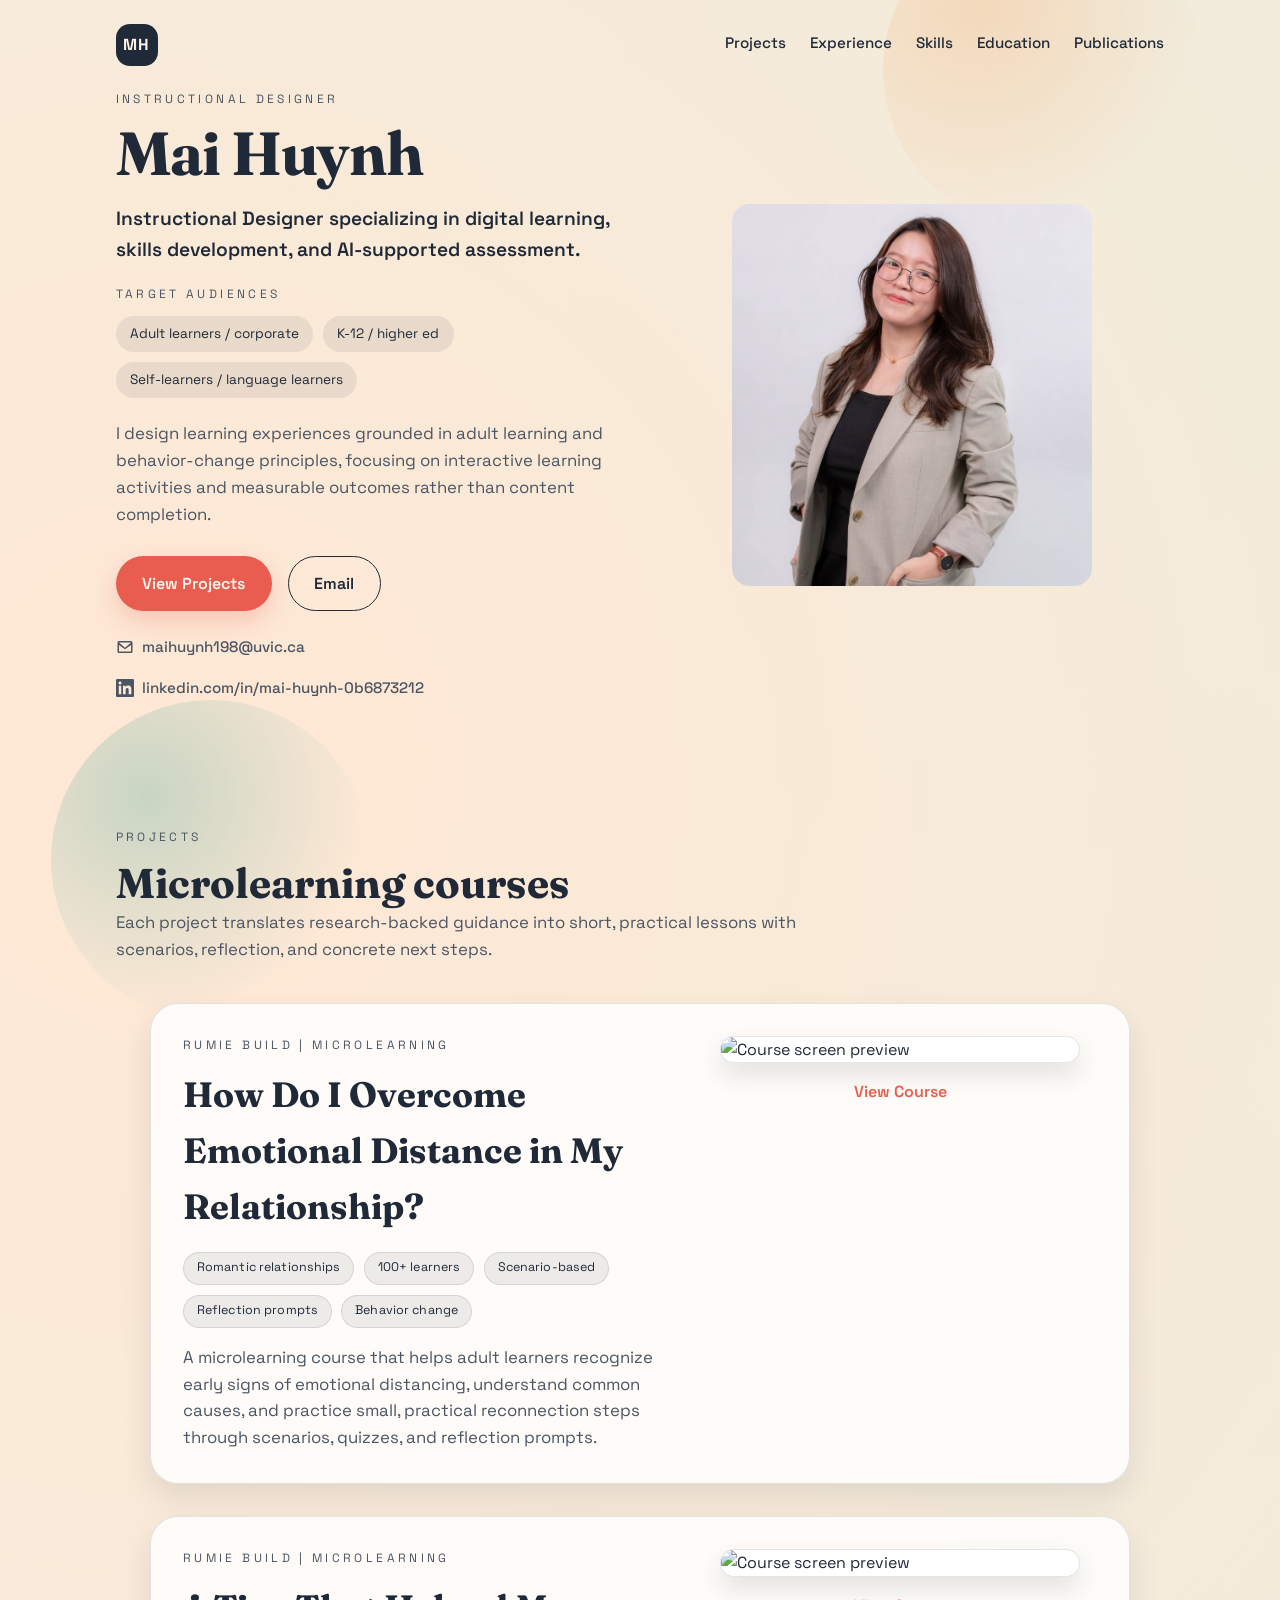
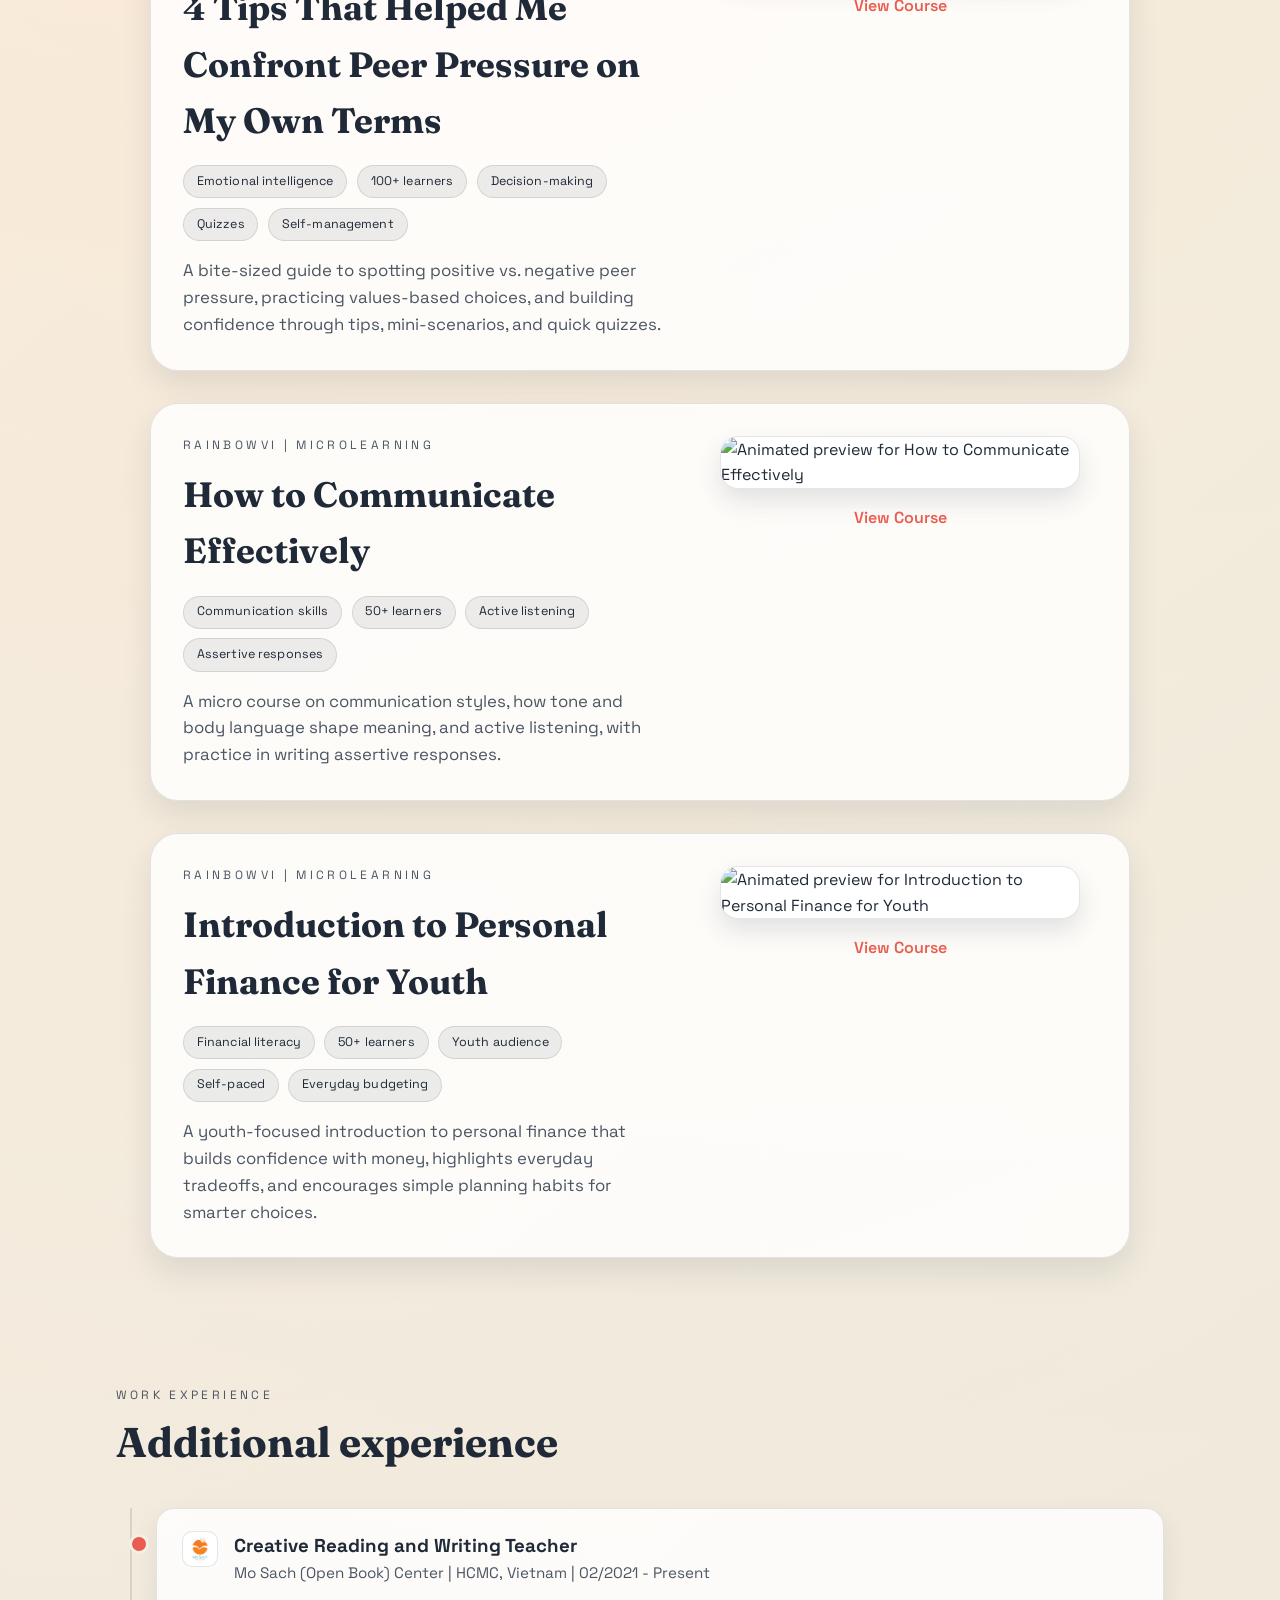
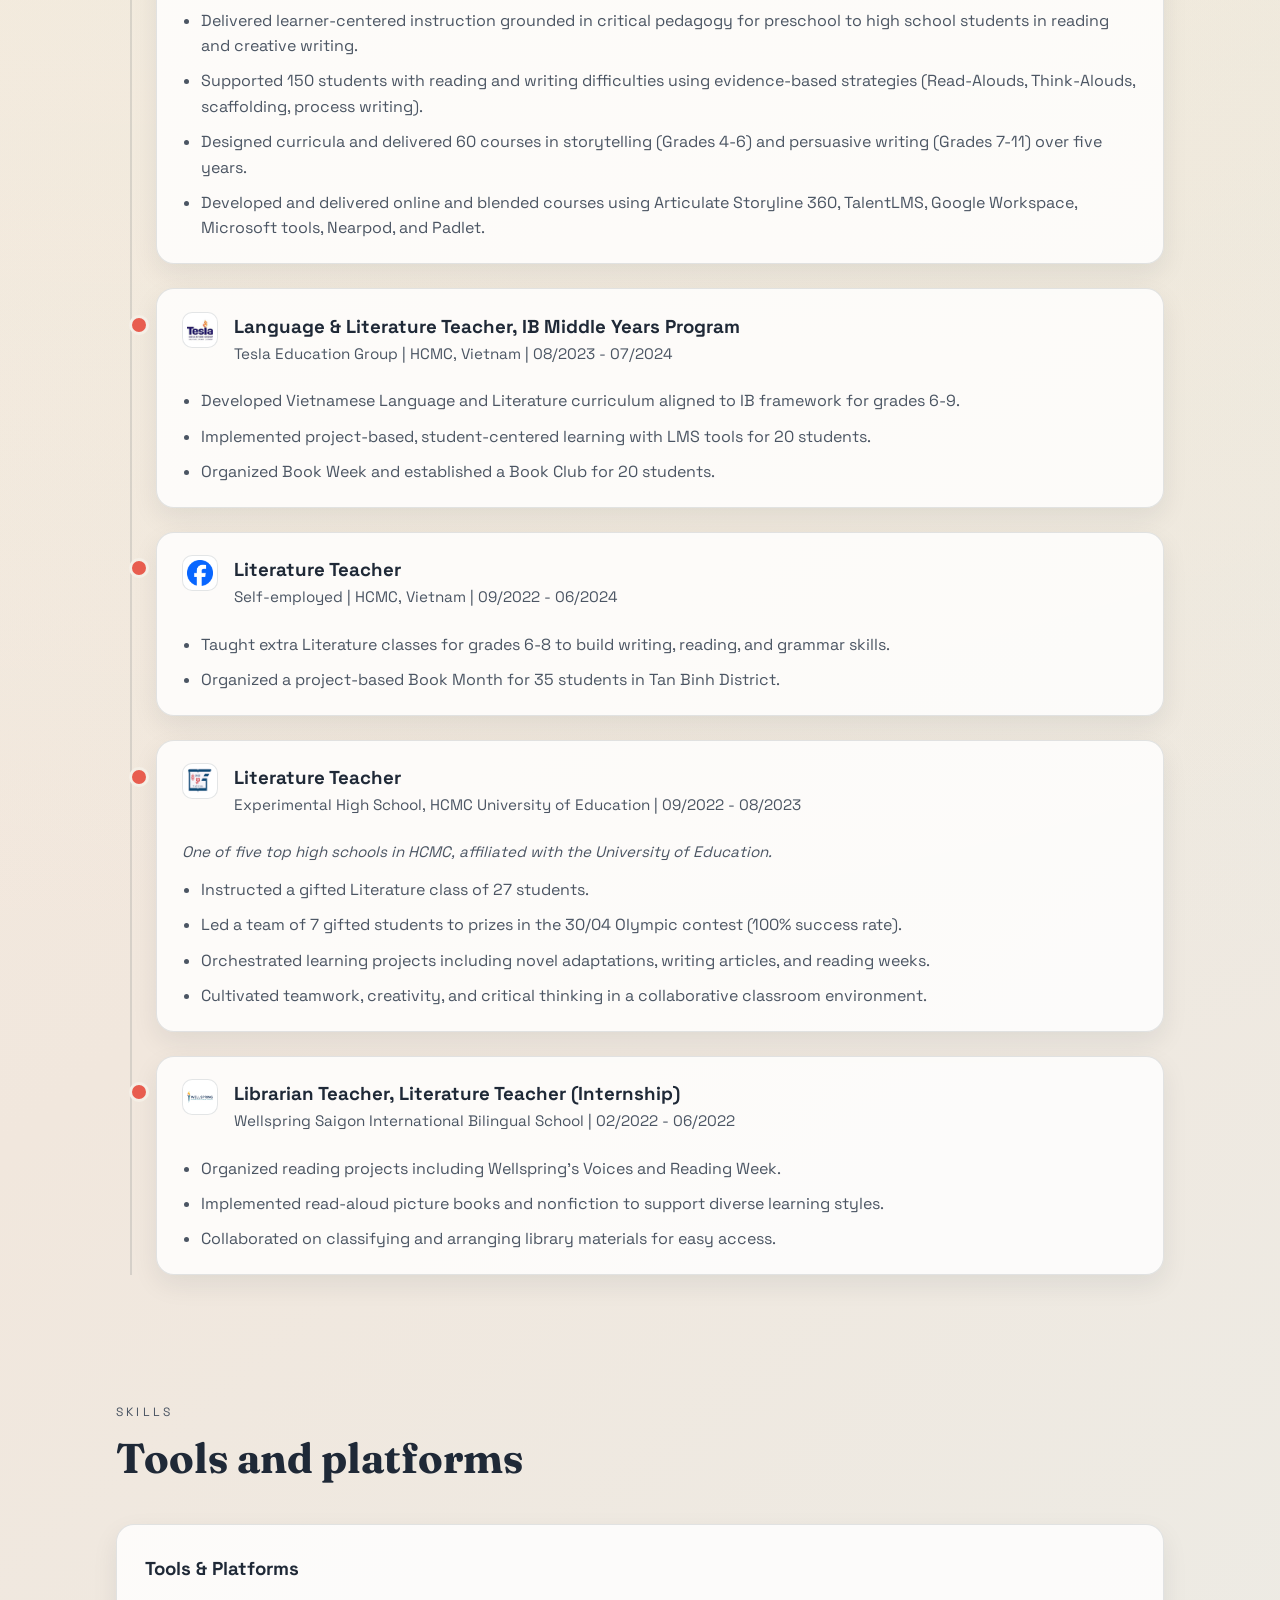
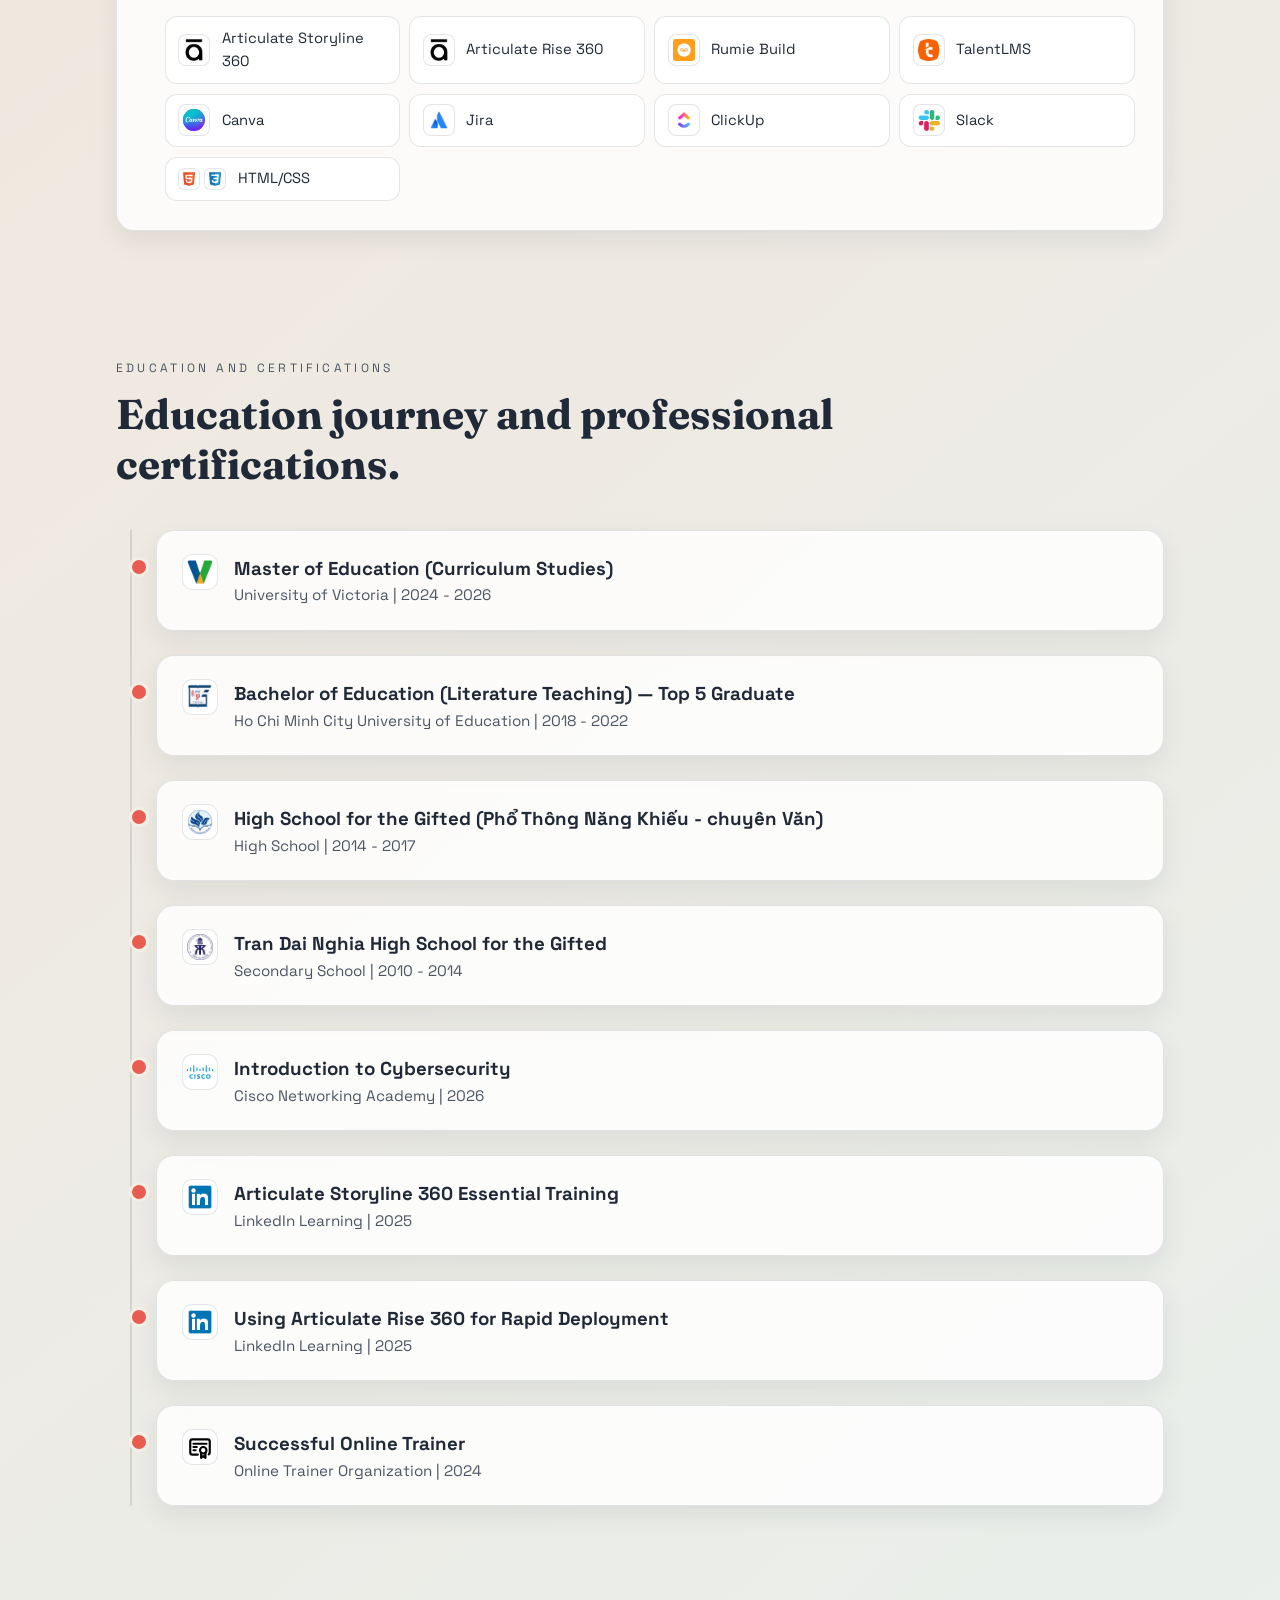
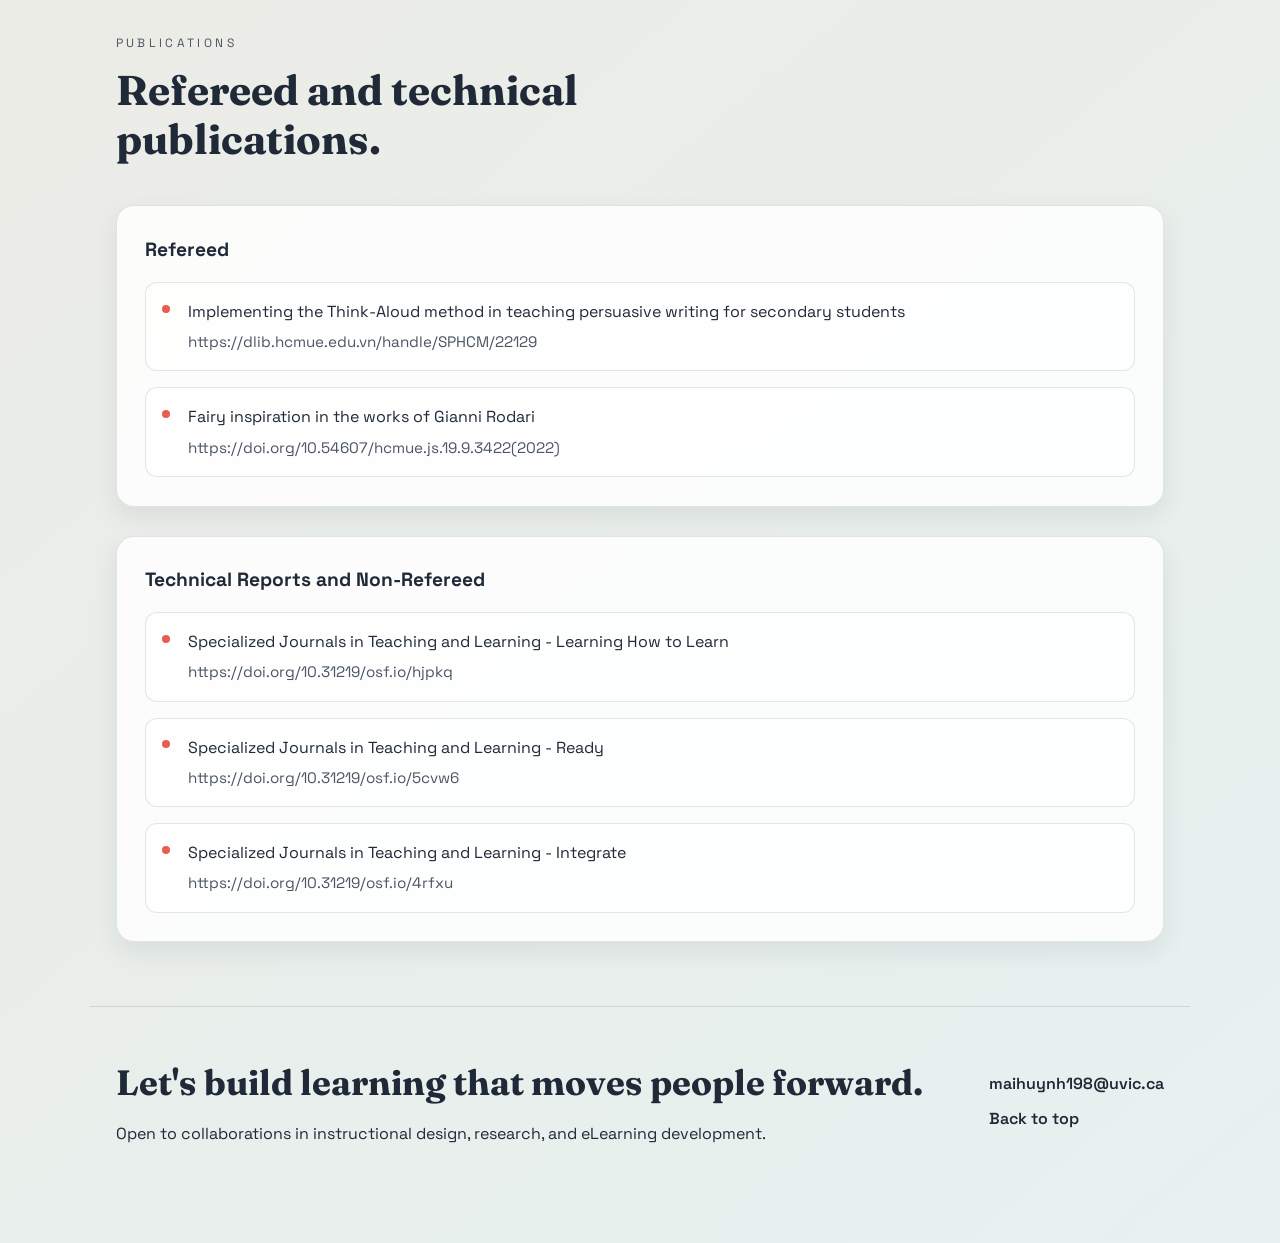
==== commit 58af454a: "add some stuff" ====
--- a/index.html
+++ b/index.html
@@ -7,6 +7,18 @@
   <title>Mai Huynh | Instructional Designer</title>
   <meta name="description"
     content="Portfolio of Mai Huynh, instructional designer focused on microlearning, adult education, and research-informed eLearning." />
+  <meta property="og:title" content="Mai Huynh | Instructional Designer" />
+  <meta property="og:description"
+    content="Instructional designer specializing in digital learning, skills development, and AI-supported assessment." />
+  <meta property="og:type" content="website" />
+  <meta property="og:url" content="https://maihuynh.fly.dev/" />
+  <meta property="og:image" content="https://maihuynh.fly.dev/avatar.JPG" />
+  <meta name="twitter:card" content="summary_large_image" />
+  <meta name="twitter:title" content="Mai Huynh | Instructional Designer" />
+  <meta name="twitter:description"
+    content="Instructional designer specializing in digital learning, skills development, and AI-supported assessment." />
+  <meta name="twitter:image" content="https://maihuynh.fly.dev/avatar.JPG" />
+  <link rel="icon" type="image/svg+xml" href="favicon.svg" />
   <link rel="preconnect" href="https://fonts.googleapis.com" />
   <link rel="preconnect" href="https://fonts.gstatic.com" crossorigin />
   <link
@@ -192,7 +204,7 @@
       <section id="work-experience" class="section">
         <div class="section-heading">
           <p class="eyebrow">Work Experience</p>
-          <h2>Additional academic experience.</h2>
+          <h2>Additional experience</h2>
         </div>
         <div class="education-timeline experience-timeline">
           <div class="timeline-item experience-item">
@@ -381,7 +393,7 @@
       <section id="education" class="section">
         <div class="section-heading">
           <p class="eyebrow">Education and Certifications</p>
-          <h2>Research-informed practice with continuous learning.</h2>
+          <h2>Education journey and professional certifications.</h2>
         </div>
         <div class="education-timeline">
           <article class="timeline-item">
@@ -404,10 +416,37 @@
               <div>
                 <h3>
                   <a class="timeline-title-link" href="https://hcmue.edu.vn/" target="_blank" rel="noreferrer">
-                    Bachelor of Education (Literature Teaching)
+                    Bachelor of Education (Literature Teaching) — Top 5 Graduate
                   </a>
                 </h3>
                 <p class="timeline-meta">Ho Chi Minh City University of Education | 2018 - 2022</p>
+              </div>
+            </div>
+          </article>
+          <article class="timeline-item">
+            <div class="timeline-header">
+              <img class="timeline-icon" src="assets/icons/ptnk.png" alt="High School for the Gifted logo" />
+              <div>
+                <h3>
+                  <a class="timeline-title-link" href="https://ptnk.edu.vn/" target="_blank" rel="noreferrer">
+                    High School for the Gifted (Phổ Thông Năng Khiếu - chuyên Văn)
+                  </a>
+                </h3>
+                <p class="timeline-meta">High School | 2014 - 2017</p>
+              </div>
+            </div>
+          </article>
+          <article class="timeline-item">
+            <div class="timeline-header">
+              <img class="timeline-icon" src="assets/icons/tran-dai-nghia.png"
+                alt="Tran Dai Nghia High School for the Gifted logo" />
+              <div>
+                <h3>
+                  <a class="timeline-title-link" href="https://trandainghia.edu.vn/" target="_blank" rel="noreferrer">
+                    Tran Dai Nghia High School for the Gifted
+                  </a>
+                </h3>
+                <p class="timeline-meta">Secondary School | 2010 - 2014</p>
               </div>
             </div>
           </article>
@@ -552,4 +591,4 @@
   </div>
 </body>
 
-</html>+</html>
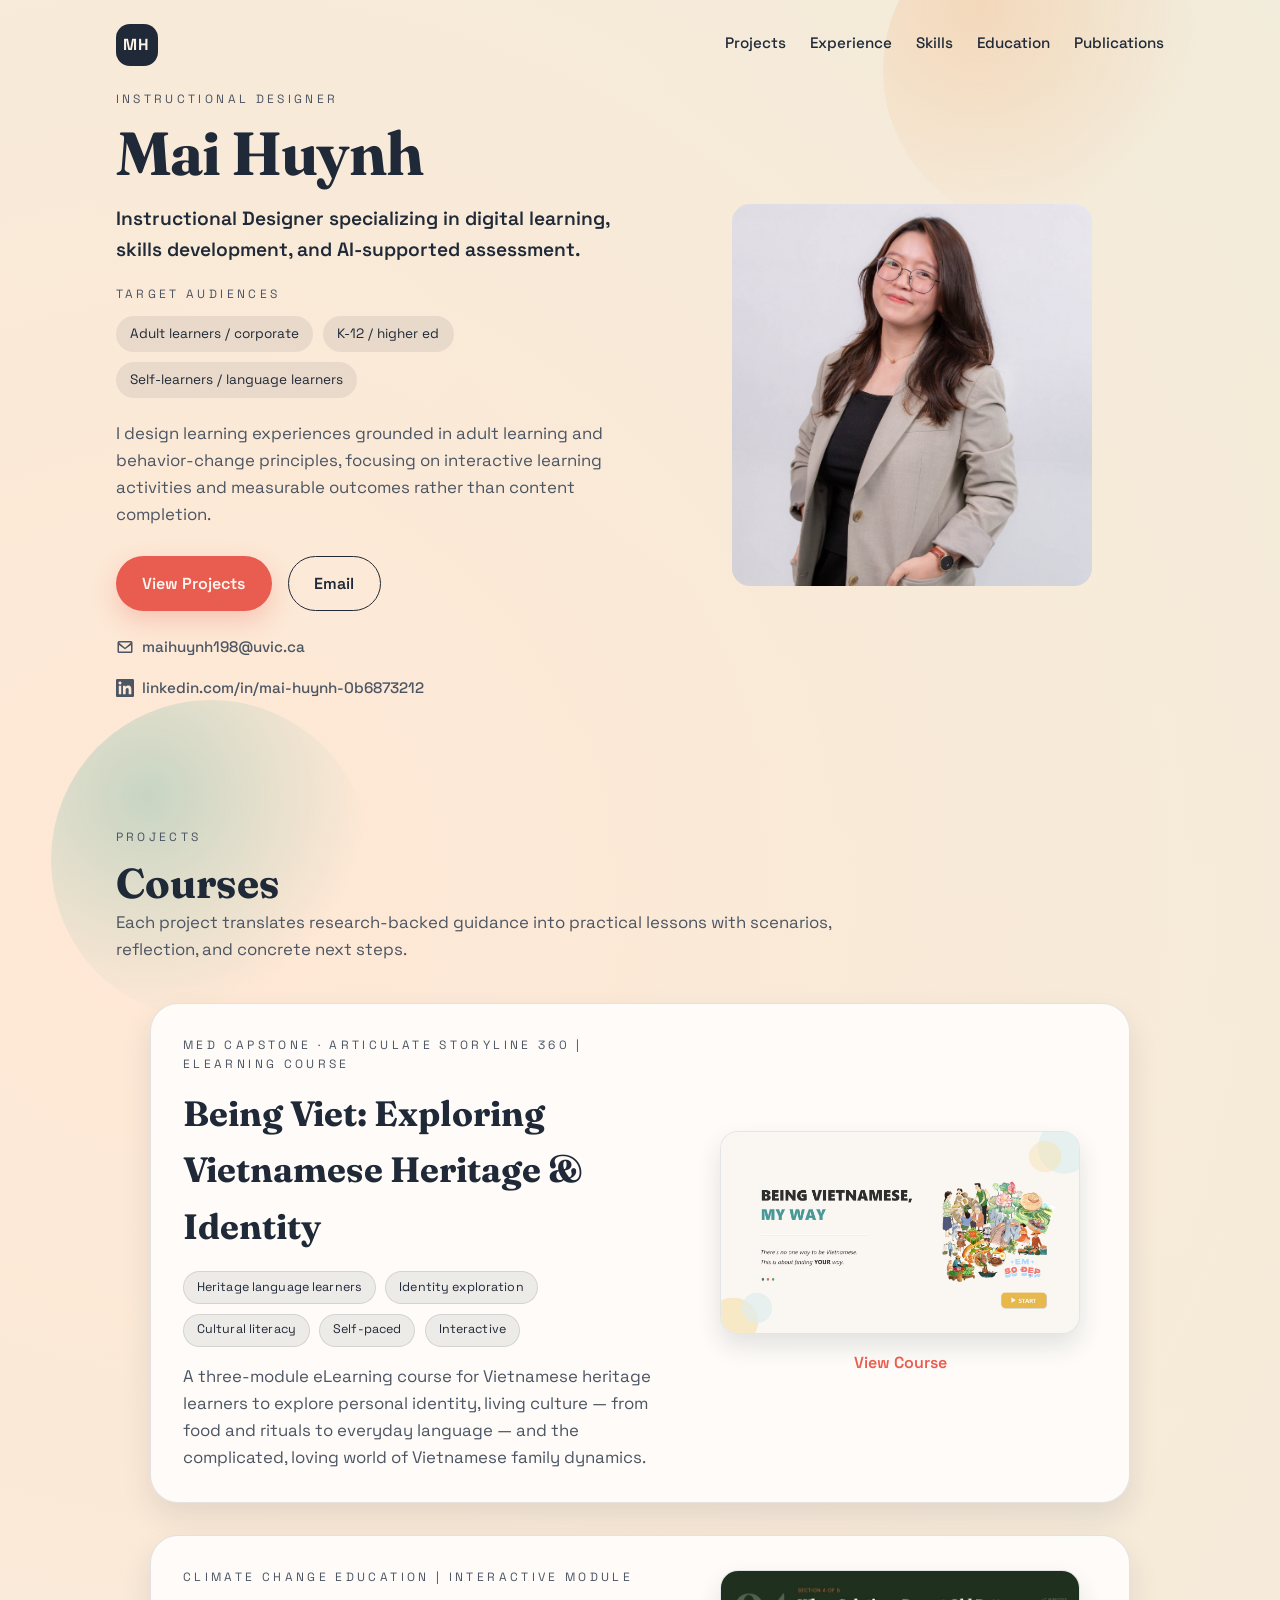
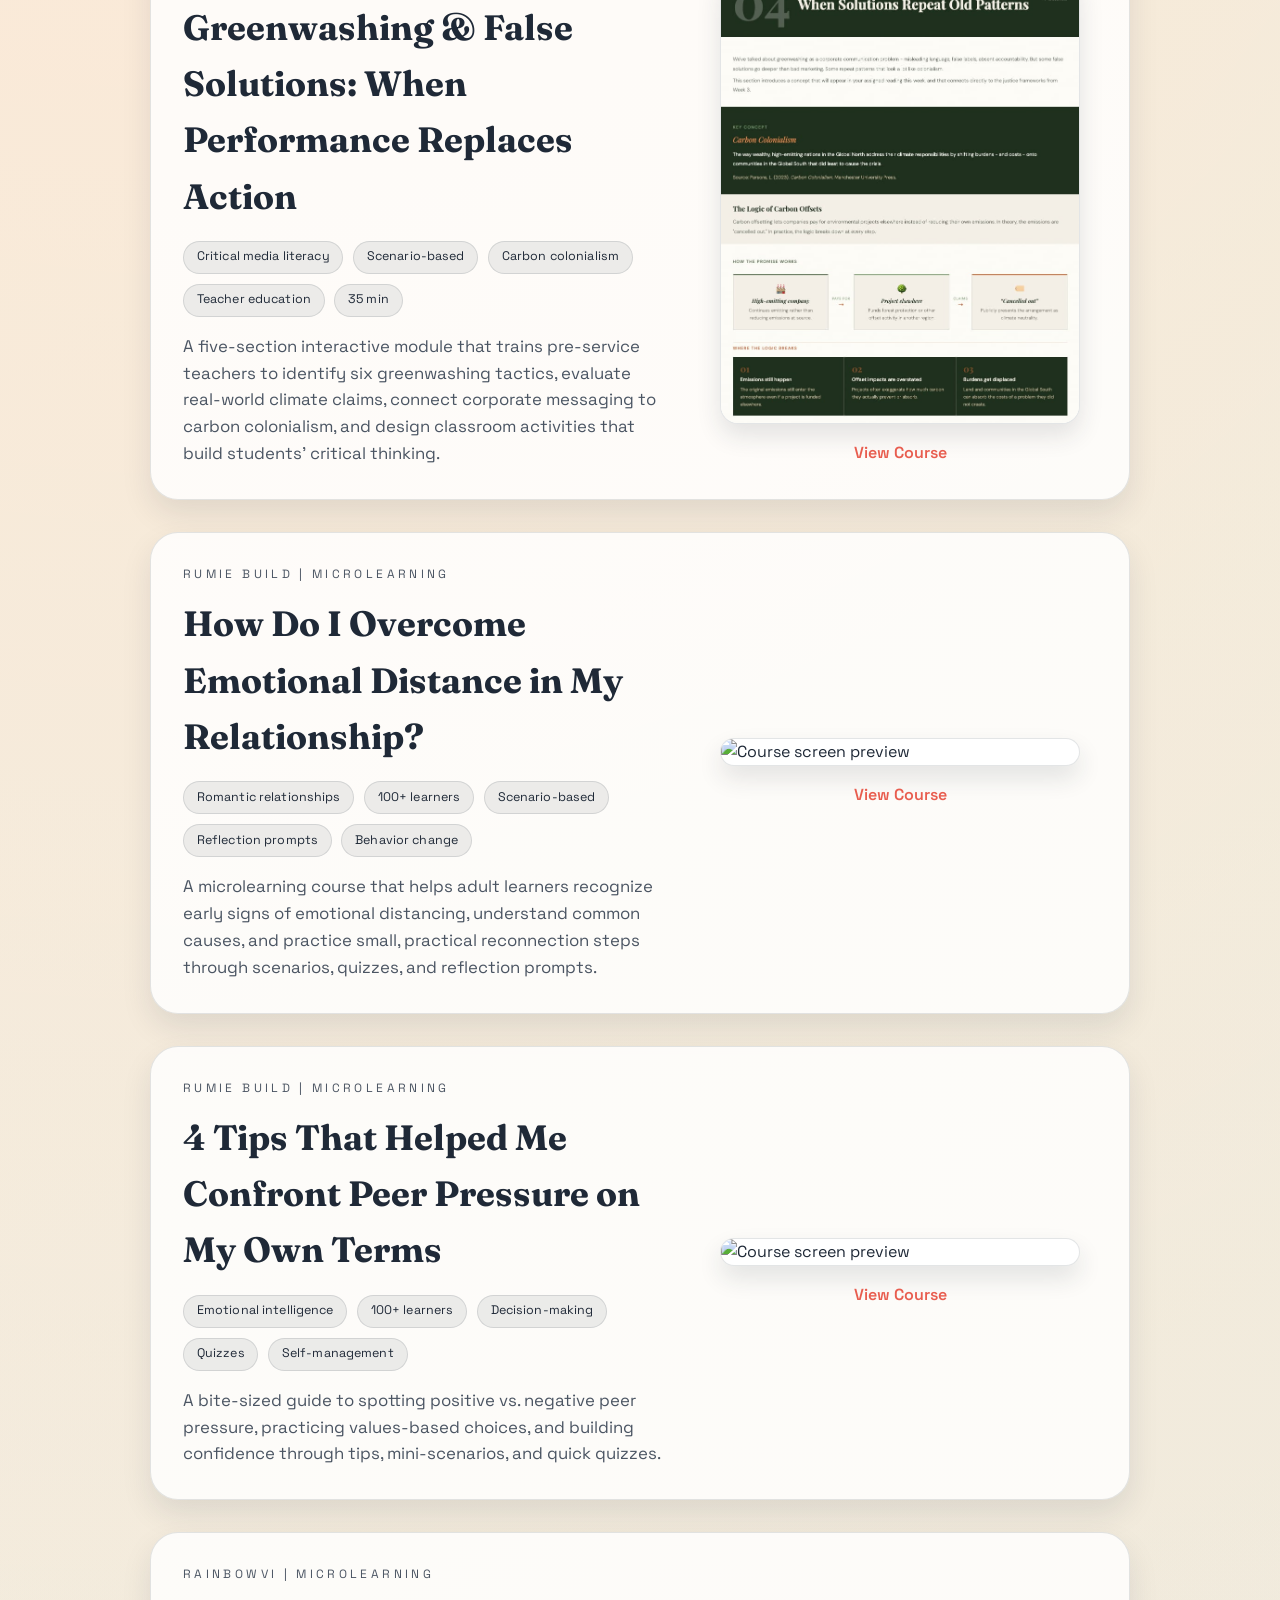
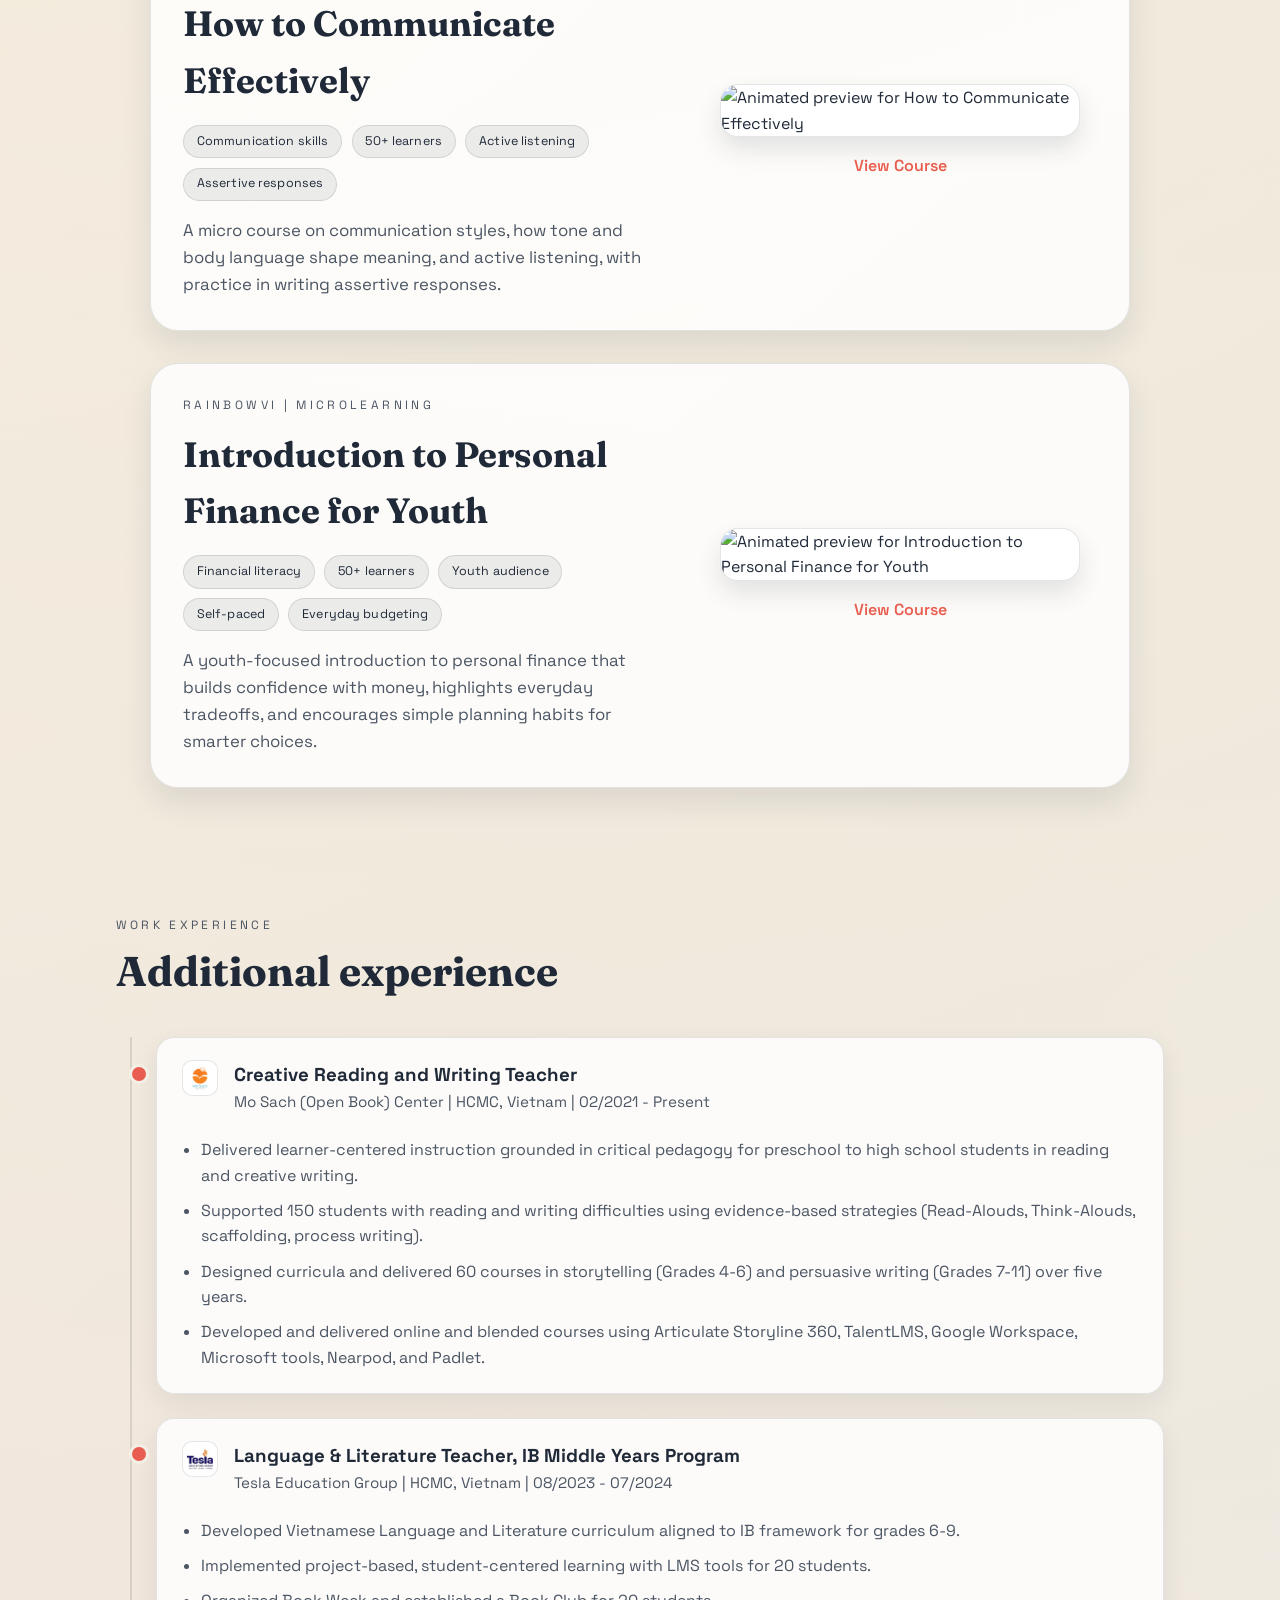
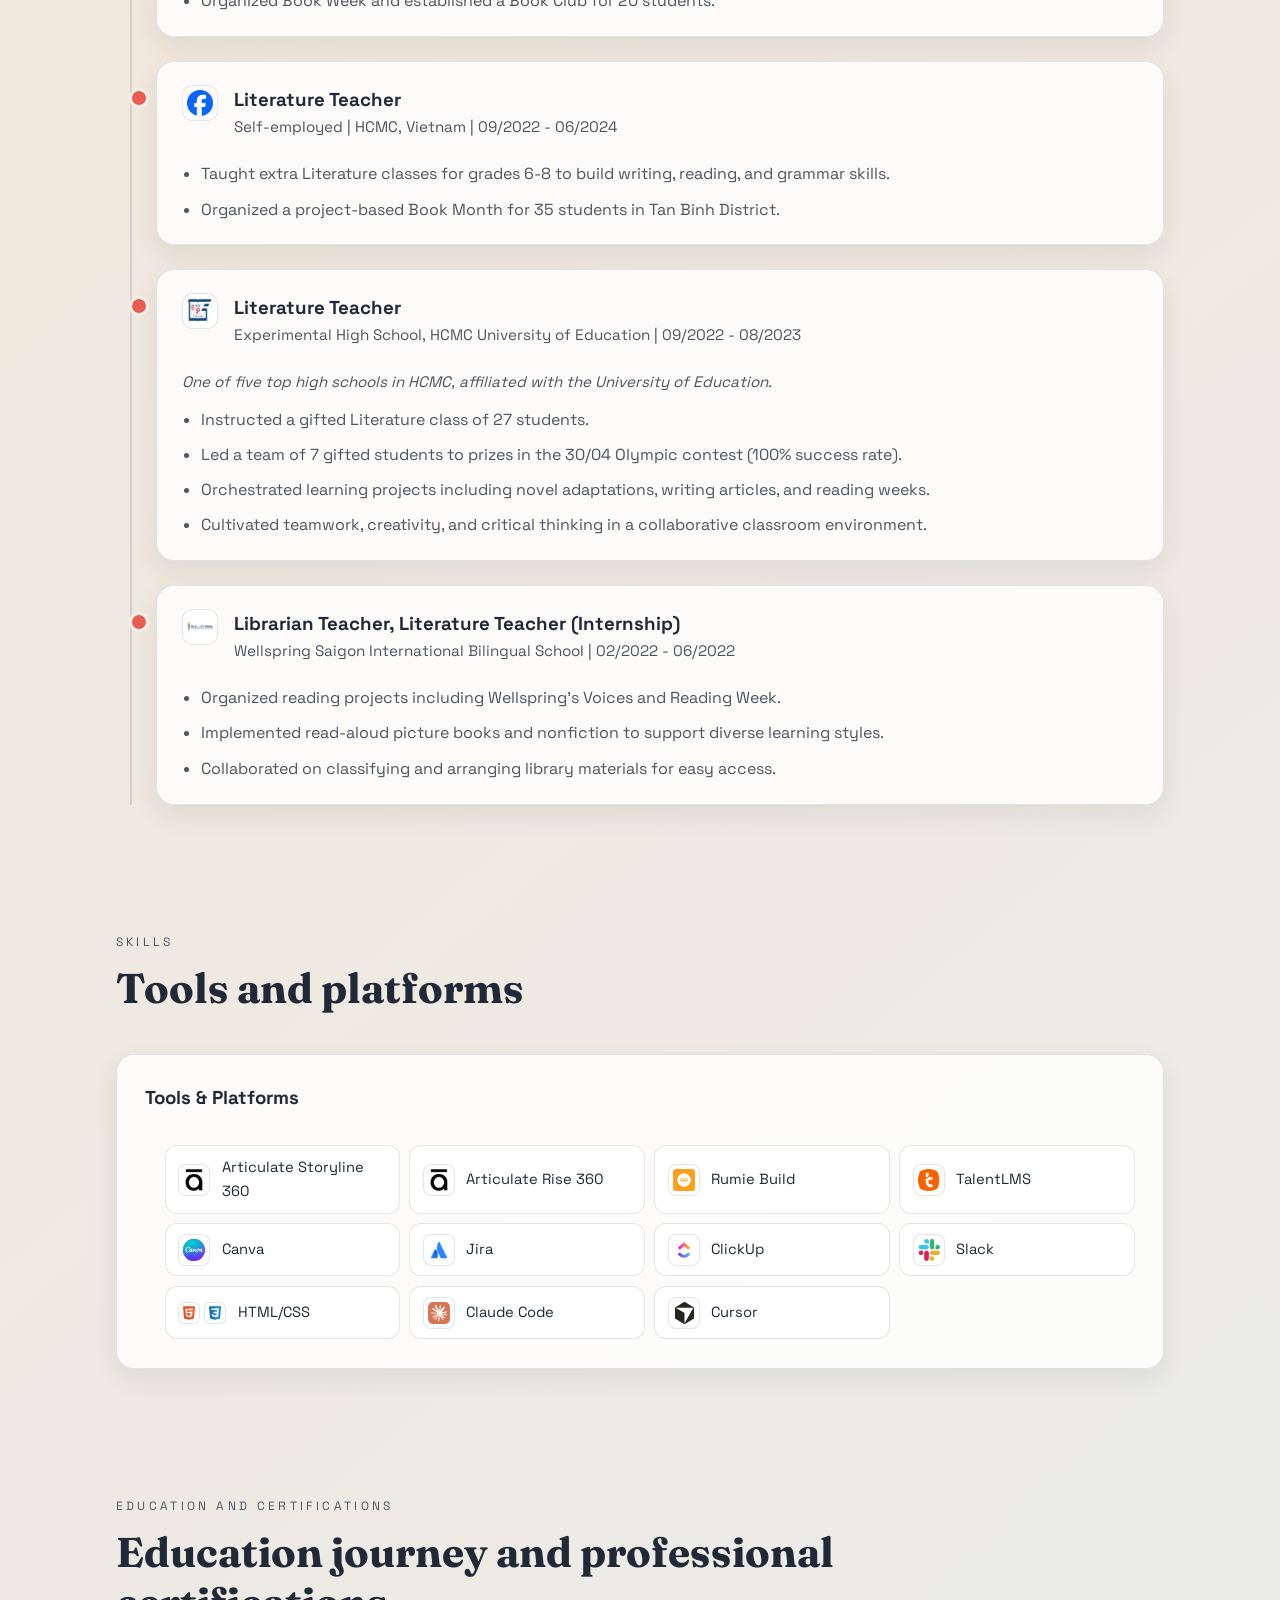
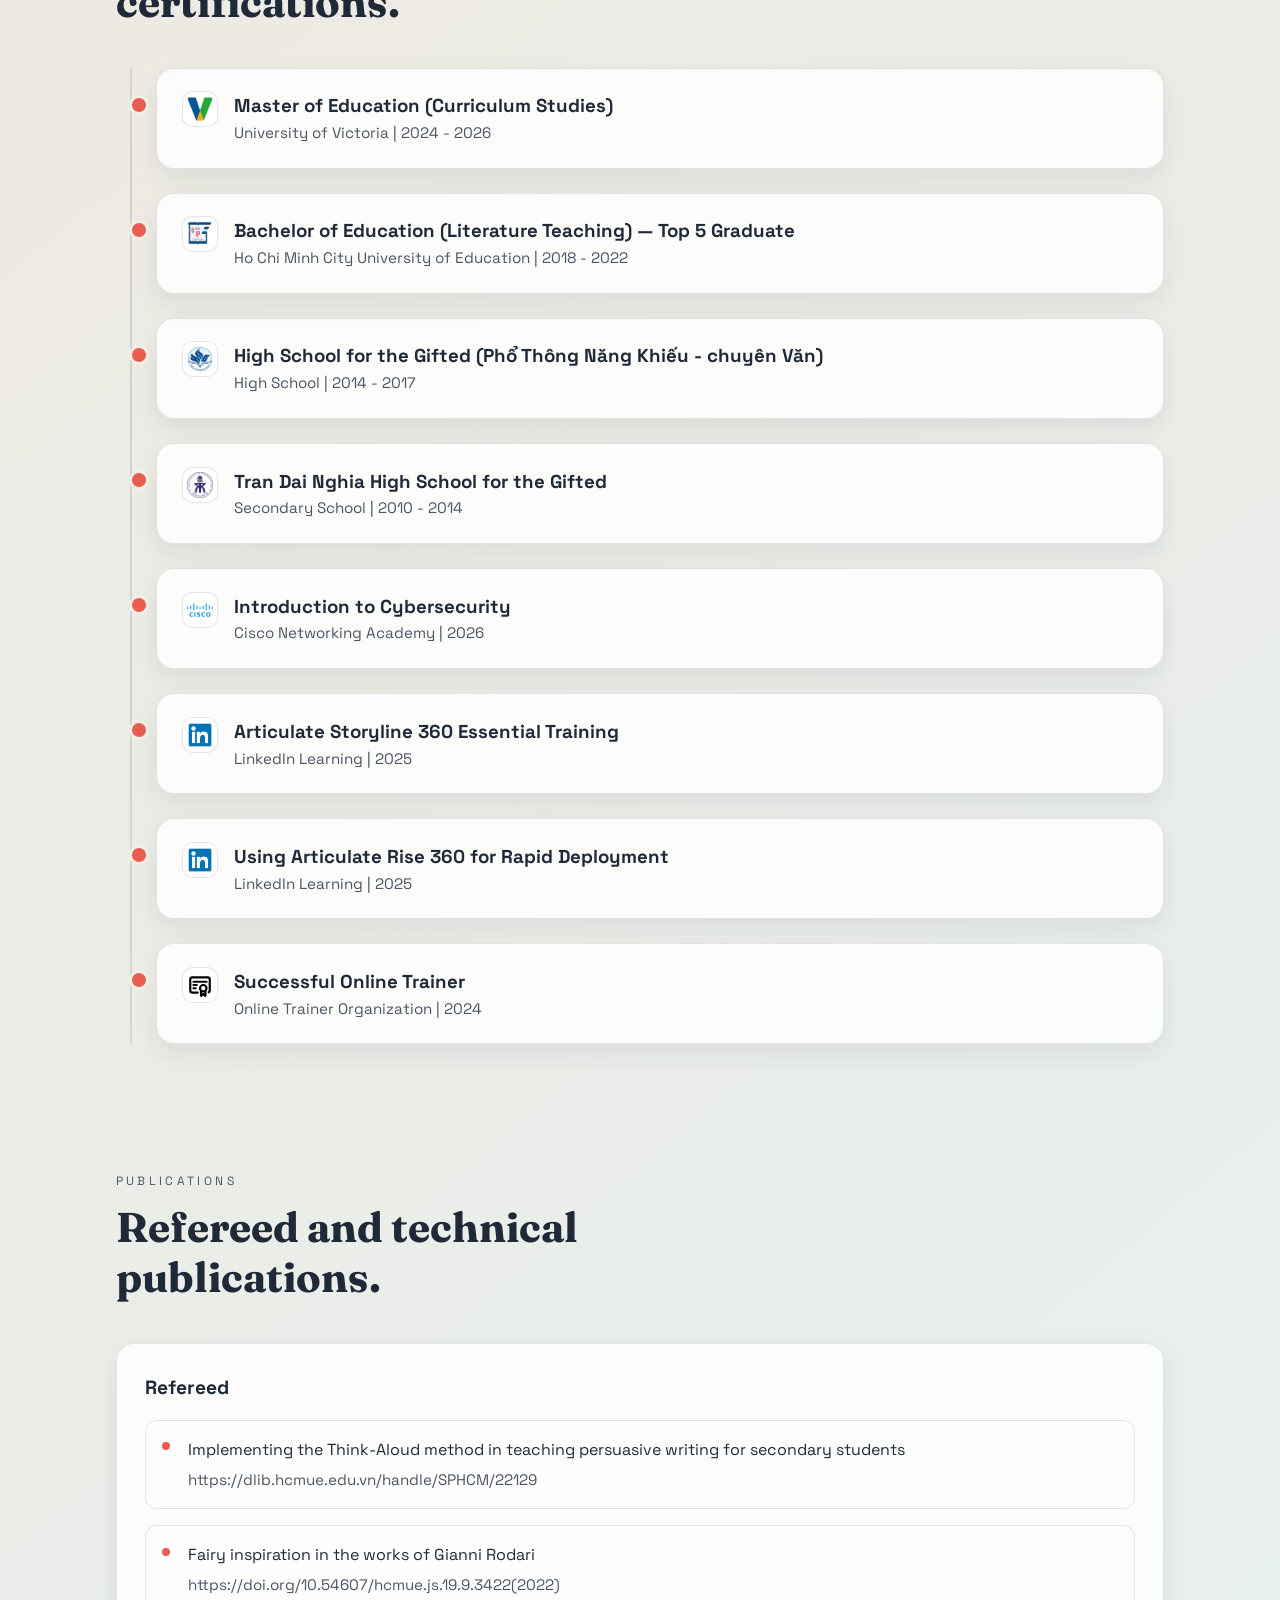
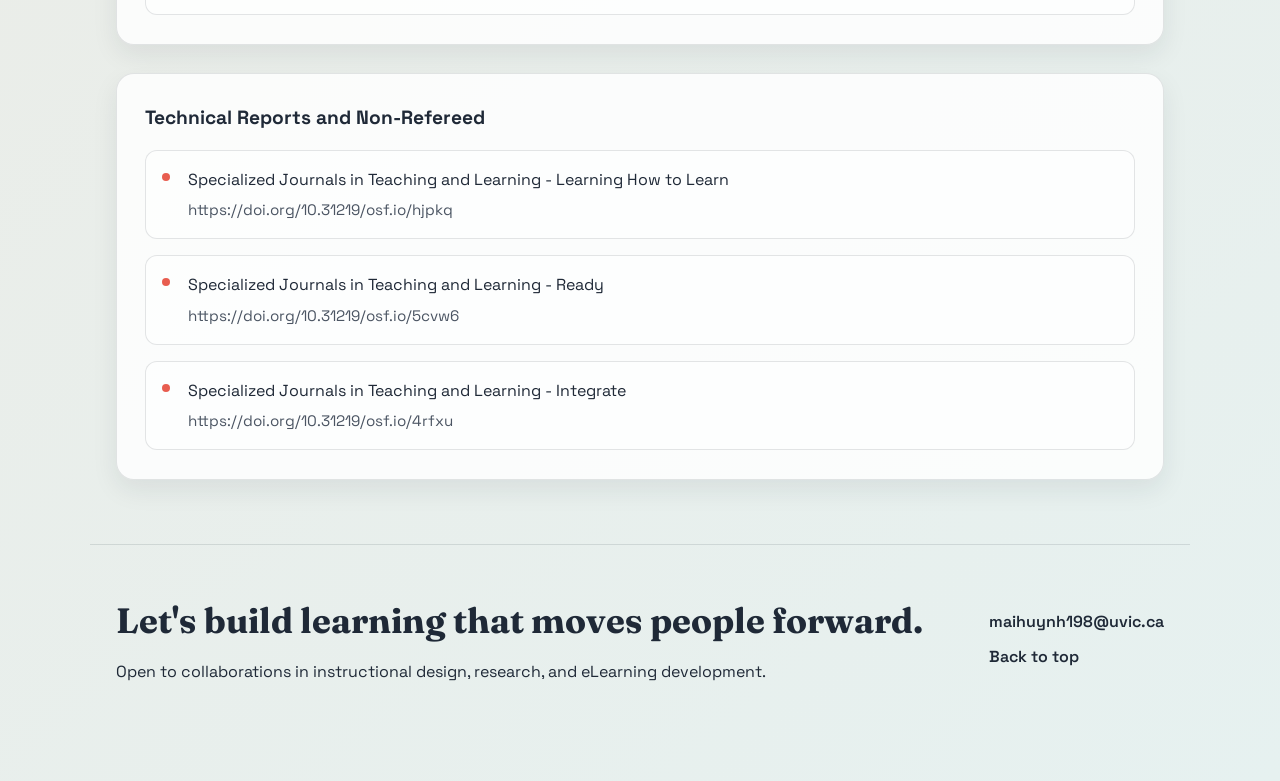
==== commit 53eab652: "add some stuff" ====
--- a/index.html
+++ b/index.html
@@ -1,594 +1,1059 @@
 <!doctype html>
 <html lang="en">
-
-<head>
-  <meta charset="utf-8" />
-  <meta name="viewport" content="width=device-width, initial-scale=1" />
-  <title>Mai Huynh | Instructional Designer</title>
-  <meta name="description"
-    content="Portfolio of Mai Huynh, instructional designer focused on microlearning, adult education, and research-informed eLearning." />
-  <meta property="og:title" content="Mai Huynh | Instructional Designer" />
-  <meta property="og:description"
-    content="Instructional designer specializing in digital learning, skills development, and AI-supported assessment." />
-  <meta property="og:type" content="website" />
-  <meta property="og:url" content="https://maihuynh.fly.dev/" />
-  <meta property="og:image" content="https://maihuynh.fly.dev/avatar.JPG" />
-  <meta name="twitter:card" content="summary_large_image" />
-  <meta name="twitter:title" content="Mai Huynh | Instructional Designer" />
-  <meta name="twitter:description"
-    content="Instructional designer specializing in digital learning, skills development, and AI-supported assessment." />
-  <meta name="twitter:image" content="https://maihuynh.fly.dev/avatar.JPG" />
-  <link rel="icon" type="image/svg+xml" href="favicon.svg" />
-  <link rel="preconnect" href="https://fonts.googleapis.com" />
-  <link rel="preconnect" href="https://fonts.gstatic.com" crossorigin />
-  <link
-    href="https://fonts.googleapis.com/css2?family=Fraunces:opsz,wght@9..144,600;9..144,700&family=Space+Grotesk:wght@400;500;600&display=swap"
-    rel="stylesheet" />
-  <link rel="stylesheet" href="styles.css" />
-</head>
-
-<body>
-  <div class="page" id="top">
-    <header class="hero">
-      <nav class="nav">
-        <span class="logo">MH</span>
-        <div class="nav-links">
-          <a href="#projects">Projects</a>
-          <a href="#work-experience">Experience</a>
-          <a href="#skills">Skills</a>
-          <a href="#education">Education</a>
-          <a href="#publications">Publications</a>
+    <head>
+        <meta charset="utf-8" />
+        <meta name="viewport" content="width=device-width, initial-scale=1" />
+        <title>Mai Huynh | Instructional Designer</title>
+        <meta
+            name="description"
+            content="Portfolio of Mai Huynh, instructional designer focused on microlearning, adult education, and research-informed eLearning."
+        />
+        <meta
+            property="og:title"
+            content="Mai Huynh | Instructional Designer"
+        />
+        <meta
+            property="og:description"
+            content="Instructional designer specializing in digital learning, skills development, and AI-supported assessment."
+        />
+        <meta property="og:type" content="website" />
+        <meta property="og:url" content="https://maihuynh.fly.dev/" />
+        <meta
+            property="og:image"
+            content="https://maihuynh.fly.dev/avatar.JPG"
+        />
+        <meta name="twitter:card" content="summary_large_image" />
+        <meta
+            name="twitter:title"
+            content="Mai Huynh | Instructional Designer"
+        />
+        <meta
+            name="twitter:description"
+            content="Instructional designer specializing in digital learning, skills development, and AI-supported assessment."
+        />
+        <meta
+            name="twitter:image"
+            content="https://maihuynh.fly.dev/avatar.JPG"
+        />
+        <link rel="icon" type="image/svg+xml" href="favicon.svg" />
+        <link rel="preconnect" href="https://fonts.googleapis.com" />
+        <link rel="preconnect" href="https://fonts.gstatic.com" crossorigin />
+        <link
+            href="https://fonts.googleapis.com/css2?family=Fraunces:opsz,wght@9..144,600;9..144,700&family=Space+Grotesk:wght@400;500;600&display=swap"
+            rel="stylesheet"
+        />
+        <link rel="stylesheet" href="styles.css" />
+    </head>
+
+    <body>
+        <div class="page" id="top">
+            <header class="hero">
+                <nav class="nav">
+                    <span class="logo">MH</span>
+                    <div class="nav-links">
+                        <a href="#projects">Projects</a>
+                        <a href="#work-experience">Experience</a>
+                        <a href="#skills">Skills</a>
+                        <a href="#education">Education</a>
+                        <a href="#publications">Publications</a>
+                    </div>
+                </nav>
+
+                <div class="hero-grid">
+                    <div class="hero-copy">
+                        <p class="eyebrow">Instructional Designer</p>
+                        <h1>Mai Huynh</h1>
+                        <p class="hero-title">
+                            Instructional Designer specializing in digital
+                            learning, skills development, and AI-supported
+                            assessment.
+                        </p>
+                        <div class="audience-block">
+                            <p class="eyebrow">Target audiences</p>
+                            <div class="pill-group">
+                                <span>Adult learners / corporate</span>
+                                <span>K-12 / higher ed</span>
+                                <span>Self-learners / language learners</span>
+                            </div>
+                        </div>
+                        <p class="lead">
+                            I design learning experiences grounded in adult
+                            learning and behavior-change principles, focusing on
+                            interactive learning activities and measurable
+                            outcomes rather than content completion.
+                        </p>
+                        <div class="hero-cta">
+                            <a class="button primary" href="#projects"
+                                >View Projects</a
+                            >
+                            <a
+                                class="button ghost"
+                                href="mailto:maihuynh198@uvic.ca"
+                                >Email</a
+                            >
+                        </div>
+                        <div class="contact">
+                            <a
+                                class="contact-link"
+                                href="mailto:maihuynh198@uvic.ca"
+                            >
+                                <svg
+                                    class="contact-icon"
+                                    viewBox="0 0 24 24"
+                                    aria-hidden="true"
+                                >
+                                    <path
+                                        d="M4 4h16a2 2 0 0 1 2 2v12a2 2 0 0 1-2 2H4a2 2 0 0 1-2-2V6a2 2 0 0 1 2-2zm0 2v.01L12 13l8-6.99V6H4zm0 12h16V9.236l-7.4 5.392a1 1 0 0 1-1.2 0L4 9.236V18z"
+                                        fill="currentColor"
+                                    />
+                                </svg>
+                                maihuynh198@uvic.ca
+                            </a>
+                            <a
+                                class="contact-link"
+                                href="https://www.linkedin.com/in/mai-huynh-0b6873212/"
+                                target="_blank"
+                                rel="noreferrer"
+                            >
+                                <svg
+                                    class="contact-icon"
+                                    viewBox="0 0 24 24"
+                                    aria-hidden="true"
+                                >
+                                    <path
+                                        d="M20.447 20.452h-3.554v-5.569c0-1.328-.027-3.037-1.851-3.037-1.853 0-2.136 1.445-2.136 2.939v5.667H9.352V9h3.414v1.561h.047c.476-.9 1.637-1.85 3.37-1.85 3.6 0 4.267 2.368 4.267 5.452v6.289zM5.337 7.433c-1.144 0-2.063-.926-2.063-2.065 0-1.138.92-2.063 2.063-2.063 1.14 0 2.064.925 2.064 2.063 0 1.139-.925 2.065-2.064 2.065zM6.956 20.452H3.72V9h3.236v11.452zM22.225 0H1.771C.792 0 0 .774 0 1.727v20.545C0 23.227.792 24 1.771 24h20.451C23.2 24 24 23.227 24 22.273V1.727C24 .774 23.2 0 22.222 0h.003z"
+                                        fill="currentColor"
+                                    />
+                                </svg>
+                                linkedin.com/in/mai-huynh-0b6873212
+                            </a>
+                        </div>
+                    </div>
+                    <div class="hero-portrait">
+                        <img src="avatar.JPG" alt="Mai Huynh" />
+                    </div>
+                </div>
+            </header>
+
+            <main>
+                <section id="projects" class="section projects">
+                    <div class="section-heading">
+                        <p class="eyebrow">Projects</p>
+                        <h2>Courses</h2>
+                        <p class="lead">
+                            Each project translates research-backed guidance
+                            into practical lessons with scenarios, reflection,
+                            and concrete next steps.
+                        </p>
+                    </div>
+                    <div class="project-list">
+                        <article class="project-item">
+                            <div class="project-info">
+                                <p class="eyebrow">
+                                    MEd Capstone · Articulate Storyline 360 |
+                                    eLearning Course
+                                </p>
+                                <h3>
+                                    Being Viet: Exploring Vietnamese Heritage
+                                    &amp; Identity
+                                </h3>
+                                <div class="project-tags">
+                                    <span>Heritage language learners</span>
+                                    <span>Identity exploration</span>
+                                    <span>Cultural literacy</span>
+                                    <span>Self-paced</span>
+                                    <span>Interactive</span>
+                                </div>
+                                <p class="lead">
+                                    A three-module eLearning course for
+                                    Vietnamese heritage learners to explore
+                                    personal identity, living culture — from
+                                    food and rituals to everyday language — and
+                                    the complicated, loving world of Vietnamese
+                                    family dynamics.
+                                </p>
+                            </div>
+                            <div class="project-media">
+                                <img
+                                    src="being-viet.jpeg"
+                                    alt="Course screen preview for Being Viet"
+                                />
+                                <a
+                                    class="project-link"
+                                    href="https://360.articulate.com/review/content/e02a4b84-aefe-4ad8-b2a4-3f029a6473f4/review"
+                                    target="_blank"
+                                    rel="noreferrer"
+                                    >View Course</a
+                                >
+                            </div>
+                        </article>
+                        <article class="project-item">
+                            <div class="project-info">
+                                <p class="eyebrow">
+                                    Climate Change Education | Interactive
+                                    Module
+                                </p>
+                                <h3>
+                                    Greenwashing &amp; False Solutions: When
+                                    Performance Replaces Action
+                                </h3>
+                                <div class="project-tags">
+                                    <span>Critical media literacy</span>
+                                    <span>Scenario-based</span>
+                                    <span>Carbon colonialism</span>
+                                    <span>Teacher education</span>
+                                    <span>35 min</span>
+                                </div>
+                                <p class="lead">
+                                    A five-section interactive module that
+                                    trains pre-service teachers to identify six
+                                    greenwashing tactics, evaluate real-world
+                                    climate claims, connect corporate messaging
+                                    to carbon colonialism, and design classroom
+                                    activities that build students' critical
+                                    thinking.
+                                </p>
+                            </div>
+                            <div class="project-media">
+                                <img
+                                    src="green-washing.jpeg"
+                                    alt="Course screen preview for Greenwashing & False Solutions"
+                                />
+                                <a
+                                    class="project-link"
+                                    href="https://nguyeenmai1908.github.io/green-washing/"
+                                    target="_blank"
+                                    rel="noreferrer"
+                                    >View Course</a
+                                >
+                            </div>
+                        </article>
+                        <article class="project-item">
+                            <div class="project-info">
+                                <p class="eyebrow">
+                                    Rumie Build | Microlearning
+                                </p>
+                                <h3>
+                                    How Do I Overcome Emotional Distance in My
+                                    Relationship?
+                                </h3>
+                                <div class="project-tags">
+                                    <span>Romantic relationships</span>
+                                    <span>100+ learners</span>
+                                    <span>Scenario-based</span>
+                                    <span>Reflection prompts</span>
+                                    <span>Behavior change</span>
+                                </div>
+                                <p class="lead">
+                                    A microlearning course that helps adult
+                                    learners recognize early signs of emotional
+                                    distancing, understand common causes, and
+                                    practice small, practical reconnection steps
+                                    through scenarios, quizzes, and reflection
+                                    prompts.
+                                </p>
+                            </div>
+                            <div class="project-media">
+                                <img
+                                    src="https://firebasestorage.googleapis.com/v0/b/learning-dev-89518.appspot.com/o/images%2Fd5183d60-cb16-11f0-9954-e5dd874a3dbe.webp?alt=media&token=775eab61-987d-45d4-a807-669ceb480af4"
+                                    alt="Course screen preview"
+                                />
+                                <a
+                                    class="project-link"
+                                    href="https://learn.rumie.org/jR/bytes/how-do-i-overcome-emotional-distance-in-my-relationship/"
+                                    target="_blank"
+                                    rel="noreferrer"
+                                    >View Course</a
+                                >
+                            </div>
+                        </article>
+                        <article class="project-item">
+                            <div class="project-info">
+                                <p class="eyebrow">
+                                    Rumie Build | Microlearning
+                                </p>
+                                <h3>
+                                    4 Tips That Helped Me Confront Peer Pressure
+                                    on My Own Terms
+                                </h3>
+                                <div class="project-tags">
+                                    <span>Emotional intelligence</span>
+                                    <span>100+ learners</span>
+                                    <span>Decision-making</span>
+                                    <span>Quizzes</span>
+                                    <span>Self-management</span>
+                                </div>
+                                <p class="lead">
+                                    A bite-sized guide to spotting positive vs.
+                                    negative peer pressure, practicing
+                                    values-based choices, and building
+                                    confidence through tips, mini-scenarios, and
+                                    quick quizzes.
+                                </p>
+                            </div>
+                            <div class="project-media">
+                                <img
+                                    src="https://firebasestorage.googleapis.com/v0/b/learning-dev-89518.appspot.com/o/images%2F3383ed70-999b-11f0-89d7-2198ad0c2c27.webp?alt=media&token=02341d16-bf67-4b72-a19f-04fb7fe7f34c"
+                                    alt="Course screen preview"
+                                />
+                                <a
+                                    class="project-link"
+                                    href="https://learn.rumie.org/jR/bytes/4-tips-that-helped-me-confront-peer-pressure-on-my-own-terms/"
+                                    target="_blank"
+                                    rel="noreferrer"
+                                    >View Course</a
+                                >
+                            </div>
+                        </article>
+                        <article class="project-item">
+                            <div class="project-info">
+                                <p class="eyebrow">RainbowVI | Microlearning</p>
+                                <h3>How to Communicate Effectively</h3>
+                                <div class="project-tags">
+                                    <span>Communication skills</span>
+                                    <span>50+ learners</span>
+                                    <span>Active listening</span>
+                                    <span>Assertive responses</span>
+                                </div>
+                                <p class="lead">
+                                    A micro course on communication styles, how
+                                    tone and body language shape meaning, and
+                                    active listening, with practice in writing
+                                    assertive responses.
+                                </p>
+                            </div>
+                            <div class="project-media">
+                                <img
+                                    src="https://media4.giphy.com/media/v1.Y2lkPTc5MGI3NjExdWRtdXI5bG9kaWhydzAwNG56aXJwcnh3dTM3ZXhuc3JzaXMwbzIzNiZlcD12MV9pbnRlcm5hbF9naWZfYnlfaWQmY3Q9Zw/ZBVRlQamUaAMAOWDHB/giphy.gif"
+                                    alt="Animated preview for How to Communicate Effectively"
+                                />
+                                <a
+                                    class="project-link"
+                                    href="https://tally.so/r/3E25R4"
+                                    target="_blank"
+                                    rel="noreferrer"
+                                    >View Course</a
+                                >
+                            </div>
+                        </article>
+                        <article class="project-item">
+                            <div class="project-info">
+                                <p class="eyebrow">RainbowVI | Microlearning</p>
+                                <h3>
+                                    Introduction to Personal Finance for Youth
+                                </h3>
+                                <div class="project-tags">
+                                    <span>Financial literacy</span>
+                                    <span>50+ learners</span>
+                                    <span>Youth audience</span>
+                                    <span>Self-paced</span>
+                                    <span>Everyday budgeting</span>
+                                </div>
+                                <p class="lead">
+                                    A youth-focused introduction to personal
+                                    finance that builds confidence with money,
+                                    highlights everyday tradeoffs, and
+                                    encourages simple planning habits for
+                                    smarter choices.
+                                </p>
+                            </div>
+                            <div class="project-media">
+                                <img
+                                    src="https://media.giphy.com/media/v1.Y2lkPTc5MGI3NjExMG5qZ2QyZHFlOG00cmFma3ptNnNlOHd1dTczMHh5OWp5NnQ1aGRmcCZlcD12MV9naWZzX3NlYXJjaCZjdD1n/LdOyjZ7io5Msw/giphy.gif"
+                                    alt="Animated preview for Introduction to Personal Finance for Youth"
+                                />
+                                <a
+                                    class="project-link"
+                                    href="https://tally.so/r/w2WAEg"
+                                    target="_blank"
+                                    rel="noreferrer"
+                                    >View Course</a
+                                >
+                            </div>
+                        </article>
+                    </div>
+                </section>
+
+                <section id="work-experience" class="section">
+                    <div class="section-heading">
+                        <p class="eyebrow">Work Experience</p>
+                        <h2>Additional experience</h2>
+                    </div>
+                    <div class="education-timeline experience-timeline">
+                        <div class="timeline-item experience-item">
+                            <div class="experience-summary">
+                                <div class="timeline-header">
+                                    <img
+                                        class="timeline-icon"
+                                        src="assets/icons/mosach.png"
+                                        alt="Mo Sach Center logo"
+                                    />
+                                    <div>
+                                        <h3>
+                                            <a
+                                                class="timeline-title-link"
+                                                href="https://www.mosach.edu.vn/"
+                                                target="_blank"
+                                                rel="noreferrer"
+                                            >
+                                                Creative Reading and Writing
+                                                Teacher
+                                            </a>
+                                        </h3>
+                                        <p class="timeline-meta">
+                                            Mo Sach (Open Book) Center | HCMC,
+                                            Vietnam | 02/2021 - Present
+                                        </p>
+                                    </div>
+                                </div>
+                            </div>
+                            <div class="experience-body">
+                                <ul class="experience-list">
+                                    <li>
+                                        Delivered learner-centered instruction
+                                        grounded in critical pedagogy for
+                                        preschool to high school students in
+                                        reading and creative writing.
+                                    </li>
+                                    <li>
+                                        Supported 150 students with reading and
+                                        writing difficulties using
+                                        evidence-based strategies (Read-Alouds,
+                                        Think-Alouds, scaffolding, process
+                                        writing).
+                                    </li>
+                                    <li>
+                                        Designed curricula and delivered 60
+                                        courses in storytelling (Grades 4-6) and
+                                        persuasive writing (Grades 7-11) over
+                                        five years.
+                                    </li>
+                                    <li>
+                                        Developed and delivered online and
+                                        blended courses using Articulate
+                                        Storyline 360, TalentLMS, Google
+                                        Workspace, Microsoft tools, Nearpod, and
+                                        Padlet.
+                                    </li>
+                                </ul>
+                            </div>
+                        </div>
+
+                        <div class="timeline-item experience-item">
+                            <div class="experience-summary">
+                                <div class="timeline-header">
+                                    <img
+                                        class="timeline-icon"
+                                        src="assets/icons/tesla.png"
+                                        alt="Tesla Education Group logo"
+                                    />
+                                    <div>
+                                        <h3>
+                                            <a
+                                                class="timeline-title-link"
+                                                href="https://tesla.edu.vn/en/"
+                                                target="_blank"
+                                                rel="noreferrer"
+                                            >
+                                                Language &amp; Literature
+                                                Teacher, IB Middle Years Program
+                                            </a>
+                                        </h3>
+                                        <p class="timeline-meta">
+                                            Tesla Education Group | HCMC,
+                                            Vietnam | 08/2023 - 07/2024
+                                        </p>
+                                    </div>
+                                </div>
+                            </div>
+                            <div class="experience-body">
+                                <ul class="experience-list">
+                                    <li>
+                                        Developed Vietnamese Language and
+                                        Literature curriculum aligned to IB
+                                        framework for grades 6-9.
+                                    </li>
+                                    <li>
+                                        Implemented project-based,
+                                        student-centered learning with LMS tools
+                                        for 20 students.
+                                    </li>
+                                    <li>
+                                        Organized Book Week and established a
+                                        Book Club for 20 students.
+                                    </li>
+                                </ul>
+                            </div>
+                        </div>
+
+                        <div class="timeline-item experience-item">
+                            <div class="experience-summary">
+                                <div class="timeline-header">
+                                    <img
+                                        class="timeline-icon"
+                                        src="assets/icons/facebook.png"
+                                        alt="Facebook logo"
+                                    />
+                                    <div>
+                                        <h3>
+                                            <a
+                                                class="timeline-title-link"
+                                                href="https://www.facebook.com/profile.php?id=61566925675078"
+                                                target="_blank"
+                                                rel="noreferrer"
+                                            >
+                                                Literature Teacher
+                                            </a>
+                                        </h3>
+                                        <p class="timeline-meta">
+                                            Self-employed | HCMC, Vietnam |
+                                            09/2022 - 06/2024
+                                        </p>
+                                    </div>
+                                </div>
+                            </div>
+                            <div class="experience-body">
+                                <ul class="experience-list">
+                                    <li>
+                                        Taught extra Literature classes for
+                                        grades 6-8 to build writing, reading,
+                                        and grammar skills.
+                                    </li>
+                                    <li>
+                                        Organized a project-based Book Month for
+                                        35 students in Tan Binh District.
+                                    </li>
+                                </ul>
+                            </div>
+                        </div>
+
+                        <div class="timeline-item experience-item">
+                            <div class="experience-summary">
+                                <div class="timeline-header">
+                                    <img
+                                        class="timeline-icon"
+                                        src="assets/icons/hcmue.png"
+                                        alt="HCMC University of Education logo"
+                                    />
+                                    <div>
+                                        <h3>
+                                            <a
+                                                class="timeline-title-link"
+                                                href="https://hcmue.edu.vn/"
+                                                target="_blank"
+                                                rel="noreferrer"
+                                            >
+                                                Literature Teacher
+                                            </a>
+                                        </h3>
+                                        <p class="timeline-meta">
+                                            Experimental High School, HCMC
+                                            University of Education | 09/2022 -
+                                            08/2023
+                                        </p>
+                                    </div>
+                                </div>
+                            </div>
+                            <div class="experience-body">
+                                <p class="experience-note">
+                                    One of five top high schools in HCMC,
+                                    affiliated with the University of Education.
+                                </p>
+                                <ul class="experience-list">
+                                    <li>
+                                        Instructed a gifted Literature class of
+                                        27 students.
+                                    </li>
+                                    <li>
+                                        Led a team of 7 gifted students to
+                                        prizes in the 30/04 Olympic contest
+                                        (100% success rate).
+                                    </li>
+                                    <li>
+                                        Orchestrated learning projects including
+                                        novel adaptations, writing articles, and
+                                        reading weeks.
+                                    </li>
+                                    <li>
+                                        Cultivated teamwork, creativity, and
+                                        critical thinking in a collaborative
+                                        classroom environment.
+                                    </li>
+                                </ul>
+                            </div>
+                        </div>
+
+                        <div class="timeline-item experience-item">
+                            <div class="experience-summary">
+                                <div class="timeline-header">
+                                    <img
+                                        class="timeline-icon"
+                                        src="assets/icons/wellspring.png"
+                                        alt="Wellspring Saigon logo"
+                                    />
+                                    <div>
+                                        <h3>
+                                            <a
+                                                class="timeline-title-link"
+                                                href="https://www.wellspring.edu.vn/co-so/wellspring-saigon"
+                                                target="_blank"
+                                                rel="noreferrer"
+                                            >
+                                                Librarian Teacher, Literature
+                                                Teacher (Internship)
+                                            </a>
+                                        </h3>
+                                        <p class="timeline-meta">
+                                            Wellspring Saigon International
+                                            Bilingual School | 02/2022 - 06/2022
+                                        </p>
+                                    </div>
+                                </div>
+                            </div>
+                            <div class="experience-body">
+                                <ul class="experience-list">
+                                    <li>
+                                        Organized reading projects including
+                                        Wellspring's Voices and Reading Week.
+                                    </li>
+                                    <li>
+                                        Implemented read-aloud picture books and
+                                        nonfiction to support diverse learning
+                                        styles.
+                                    </li>
+                                    <li>
+                                        Collaborated on classifying and
+                                        arranging library materials for easy
+                                        access.
+                                    </li>
+                                </ul>
+                            </div>
+                        </div>
+                    </div>
+                </section>
+
+                <section id="skills" class="section">
+                    <div class="section-heading">
+                        <p class="eyebrow">Skills</p>
+                        <h2>Tools and platforms</h2>
+                    </div>
+                    <div class="skills-grid">
+                        <div class="card skills-card">
+                            <h3>Tools &amp; Platforms</h3>
+                            <ul class="tool-list">
+                                <li class="tool-item">
+                                    <img
+                                        class="tool-logo"
+                                        src="assets/icons/articulate.png"
+                                        alt="Articulate"
+                                    />
+                                    Articulate Storyline 360
+                                </li>
+                                <li class="tool-item">
+                                    <img
+                                        class="tool-logo"
+                                        src="assets/icons/articulate.png"
+                                        alt="Articulate"
+                                    />
+                                    Articulate Rise 360
+                                </li>
+                                <li class="tool-item">
+                                    <img
+                                        class="tool-logo"
+                                        src="assets/icons/rumie.png"
+                                        alt="Rumie"
+                                    />
+                                    Rumie Build
+                                </li>
+                                <li class="tool-item">
+                                    <img
+                                        class="tool-logo"
+                                        src="assets/icons/talentlms.png"
+                                        alt="TalentLMS"
+                                    />
+                                    TalentLMS
+                                </li>
+                                <li class="tool-item">
+                                    <img
+                                        class="tool-logo"
+                                        src="assets/icons/canva.svg"
+                                        alt="Canva logo"
+                                    />
+                                    Canva
+                                </li>
+                                <li class="tool-item">
+                                    <img
+                                        class="tool-logo"
+                                        src="assets/icons/jira.png"
+                                        alt="Jira"
+                                    />
+                                    Jira
+                                </li>
+                                <li class="tool-item">
+                                    <img
+                                        class="tool-logo"
+                                        src="assets/icons/clickup.png"
+                                        alt="ClickUp"
+                                    />
+                                    ClickUp
+                                </li>
+                                <li class="tool-item">
+                                    <img
+                                        class="tool-logo"
+                                        src="assets/icons/slack.png"
+                                        alt="Slack"
+                                    />
+                                    Slack
+                                </li>
+                                <li class="tool-item">
+                                    <span class="tool-logo-stack">
+                                        <img
+                                            src="assets/icons/html5.svg"
+                                            alt="HTML5"
+                                        />
+                                        <img
+                                            src="assets/icons/css3.svg"
+                                            alt="CSS3"
+                                        />
+                                    </span>
+                                    HTML/CSS
+                                </li>
+                                <li class="tool-item">
+                                    <img
+                                        class="tool-logo"
+                                        src="assets/icons/claude-ai-icon.svg"
+                                        alt="Claude Code"
+                                    />
+                                    Claude Code
+                                </li>
+                                <li class="tool-item">
+                                    <img
+                                        class="tool-logo"
+                                        src="assets/icons/CUBE_2D_LIGHT.svg"
+                                        alt="Cursor"
+                                    />
+                                    Cursor
+                                </li>
+                            </ul>
+                        </div>
+                    </div>
+                </section>
+
+                <section id="education" class="section">
+                    <div class="section-heading">
+                        <p class="eyebrow">Education and Certifications</p>
+                        <h2>
+                            Education journey and professional certifications.
+                        </h2>
+                    </div>
+                    <div class="education-timeline">
+                        <article class="timeline-item">
+                            <div class="timeline-header">
+                                <img
+                                    class="timeline-icon"
+                                    src="assets/icons/uvic.png"
+                                    alt="University of Victoria logo"
+                                />
+                                <div>
+                                    <h3>
+                                        <a
+                                            class="timeline-title-link"
+                                            href="https://www.uvic.ca/"
+                                            target="_blank"
+                                            rel="noreferrer"
+                                        >
+                                            Master of Education (Curriculum
+                                            Studies)
+                                        </a>
+                                    </h3>
+                                    <p class="timeline-meta">
+                                        University of Victoria | 2024 - 2026
+                                    </p>
+                                </div>
+                            </div>
+                        </article>
+                        <article class="timeline-item">
+                            <div class="timeline-header">
+                                <img
+                                    class="timeline-icon"
+                                    src="assets/icons/hcmue.png"
+                                    alt="Ho Chi Minh City University of Education logo"
+                                />
+                                <div>
+                                    <h3>
+                                        <a
+                                            class="timeline-title-link"
+                                            href="https://hcmue.edu.vn/"
+                                            target="_blank"
+                                            rel="noreferrer"
+                                        >
+                                            Bachelor of Education (Literature
+                                            Teaching) — Top 5 Graduate
+                                        </a>
+                                    </h3>
+                                    <p class="timeline-meta">
+                                        Ho Chi Minh City University of Education
+                                        | 2018 - 2022
+                                    </p>
+                                </div>
+                            </div>
+                        </article>
+                        <article class="timeline-item">
+                            <div class="timeline-header">
+                                <img
+                                    class="timeline-icon"
+                                    src="assets/icons/ptnk.png"
+                                    alt="High School for the Gifted logo"
+                                />
+                                <div>
+                                    <h3>
+                                        <a
+                                            class="timeline-title-link"
+                                            href="https://ptnk.edu.vn/"
+                                            target="_blank"
+                                            rel="noreferrer"
+                                        >
+                                            High School for the Gifted (Phổ
+                                            Thông Năng Khiếu - chuyên Văn)
+                                        </a>
+                                    </h3>
+                                    <p class="timeline-meta">
+                                        High School | 2014 - 2017
+                                    </p>
+                                </div>
+                            </div>
+                        </article>
+                        <article class="timeline-item">
+                            <div class="timeline-header">
+                                <img
+                                    class="timeline-icon"
+                                    src="assets/icons/tran-dai-nghia.png"
+                                    alt="Tran Dai Nghia High School for the Gifted logo"
+                                />
+                                <div>
+                                    <h3>
+                                        <a
+                                            class="timeline-title-link"
+                                            href="https://trandainghia.edu.vn/"
+                                            target="_blank"
+                                            rel="noreferrer"
+                                        >
+                                            Tran Dai Nghia High School for the
+                                            Gifted
+                                        </a>
+                                    </h3>
+                                    <p class="timeline-meta">
+                                        Secondary School | 2010 - 2014
+                                    </p>
+                                </div>
+                            </div>
+                        </article>
+                        <article class="timeline-item">
+                            <div class="timeline-header">
+                                <img
+                                    class="timeline-icon"
+                                    src="assets/icons/cisco.svg"
+                                    alt="Cisco logo"
+                                />
+                                <div>
+                                    <h3>
+                                        <a
+                                            class="timeline-title-link"
+                                            href="https://www.netacad.com/courses/introduction-to-cybersecurity?courseLang=en-US"
+                                            target="_blank"
+                                            rel="noreferrer"
+                                        >
+                                            Introduction to Cybersecurity
+                                        </a>
+                                    </h3>
+                                    <p class="timeline-meta">
+                                        Cisco Networking Academy | 2026
+                                    </p>
+                                </div>
+                            </div>
+                        </article>
+                        <article class="timeline-item">
+                            <div class="timeline-header">
+                                <img
+                                    class="timeline-icon"
+                                    src="assets/icons/linkedin.png"
+                                    alt="LinkedIn Learning logo"
+                                />
+                                <div>
+                                    <h3>
+                                        <a
+                                            class="timeline-title-link"
+                                            href="https://www.linkedin.com/learning/articulate-storyline-essential-training-24332548"
+                                            target="_blank"
+                                            rel="noreferrer"
+                                        >
+                                            Articulate Storyline 360 Essential
+                                            Training
+                                        </a>
+                                    </h3>
+                                    <p class="timeline-meta">
+                                        LinkedIn Learning | 2025
+                                    </p>
+                                </div>
+                            </div>
+                        </article>
+                        <article class="timeline-item">
+                            <div class="timeline-header">
+                                <img
+                                    class="timeline-icon"
+                                    src="assets/icons/linkedin.png"
+                                    alt="LinkedIn Learning logo"
+                                />
+                                <div>
+                                    <h3>
+                                        <a
+                                            class="timeline-title-link"
+                                            href="https://www.linkedin.com/learning/using-articulate-rise-360-for-rapid-deployment-training"
+                                            target="_blank"
+                                            rel="noreferrer"
+                                        >
+                                            Using Articulate Rise 360 for Rapid
+                                            Deployment
+                                        </a>
+                                    </h3>
+                                    <p class="timeline-meta">
+                                        LinkedIn Learning | 2025
+                                    </p>
+                                </div>
+                            </div>
+                        </article>
+                        <article class="timeline-item">
+                            <div class="timeline-header">
+                                <img
+                                    class="timeline-icon"
+                                    src="assets/icons/certificate.svg"
+                                    alt="Certificate icon"
+                                />
+                                <div>
+                                    <h3>
+                                        <a
+                                            class="timeline-title-link"
+                                            href="https://www.dothanhcong.vn/successful-online-trainer-2024"
+                                            target="_blank"
+                                            rel="noreferrer"
+                                        >
+                                            Successful Online Trainer
+                                        </a>
+                                    </h3>
+                                    <p class="timeline-meta">
+                                        Online Trainer Organization | 2024
+                                    </p>
+                                </div>
+                            </div>
+                        </article>
+                    </div>
+                </section>
+
+                <section id="publications" class="section">
+                    <div class="section-heading">
+                        <p class="eyebrow">Publications</p>
+                        <h2>Refereed and technical publications.</h2>
+                    </div>
+                    <div class="publications-grid">
+                        <article class="card publication-card">
+                            <h3>Refereed</h3>
+                            <ol class="publication-list">
+                                <li>
+                                    <span class="publication-title">
+                                        Implementing the Think-Aloud method in
+                                        teaching persuasive writing for
+                                        secondary students
+                                    </span>
+                                    <a
+                                        class="publication-link"
+                                        href="https://dlib.hcmue.edu.vn/handle/SPHCM/22129"
+                                        target="_blank"
+                                        rel="noreferrer"
+                                    >
+                                        https://dlib.hcmue.edu.vn/handle/SPHCM/22129
+                                    </a>
+                                </li>
+                                <li>
+                                    <span class="publication-title">
+                                        Fairy inspiration in the works of Gianni
+                                        Rodari
+                                    </span>
+                                    <a
+                                        class="publication-link"
+                                        href="https://doi.org/10.54607/hcmue.js.19.9.3422(2022)"
+                                        target="_blank"
+                                        rel="noreferrer"
+                                    >
+                                        https://doi.org/10.54607/hcmue.js.19.9.3422(2022)
+                                    </a>
+                                </li>
+                            </ol>
+                        </article>
+
+                        <article class="card publication-card">
+                            <h3>Technical Reports and Non-Refereed</h3>
+                            <ol class="publication-list">
+                                <li>
+                                    <span class="publication-title">
+                                        Specialized Journals in Teaching and
+                                        Learning - Learning How to Learn
+                                    </span>
+                                    <a
+                                        class="publication-link"
+                                        href="https://doi.org/10.31219/osf.io/hjpkq"
+                                        target="_blank"
+                                        rel="noreferrer"
+                                    >
+                                        https://doi.org/10.31219/osf.io/hjpkq
+                                    </a>
+                                </li>
+                                <li>
+                                    <span class="publication-title">
+                                        Specialized Journals in Teaching and
+                                        Learning - Ready
+                                    </span>
+                                    <a
+                                        class="publication-link"
+                                        href="https://doi.org/10.31219/osf.io/5cvw6"
+                                        target="_blank"
+                                        rel="noreferrer"
+                                    >
+                                        https://doi.org/10.31219/osf.io/5cvw6
+                                    </a>
+                                </li>
+                                <li>
+                                    <span class="publication-title">
+                                        Specialized Journals in Teaching and
+                                        Learning - Integrate
+                                    </span>
+                                    <a
+                                        class="publication-link"
+                                        href="https://doi.org/10.31219/osf.io/4rfxu"
+                                        target="_blank"
+                                        rel="noreferrer"
+                                    >
+                                        https://doi.org/10.31219/osf.io/4rfxu
+                                    </a>
+                                </li>
+                            </ol>
+                        </article>
+                    </div>
+                </section>
+            </main>
+
+            <footer class="footer">
+                <div>
+                    <h2>Let's build learning that moves people forward.</h2>
+                    <p>
+                        Open to collaborations in instructional design,
+                        research, and eLearning development.
+                    </p>
+                </div>
+                <div class="footer-links">
+                    <a href="mailto:maihuynh198@uvic.ca">maihuynh198@uvic.ca</a>
+                    <a href="#top">Back to top</a>
+                </div>
+            </footer>
         </div>
-      </nav>
-
-      <div class="hero-grid">
-        <div class="hero-copy">
-          <p class="eyebrow">Instructional Designer</p>
-          <h1>Mai Huynh</h1>
-          <p class="hero-title">
-            Instructional Designer specializing in digital learning, skills development, and
-            AI-supported assessment.
-          </p>
-          <div class="audience-block">
-            <p class="eyebrow">Target audiences</p>
-            <div class="pill-group">
-              <span>Adult learners / corporate</span>
-              <span>K-12 / higher ed</span>
-              <span>Self-learners / language learners</span>
-            </div>
-          </div>
-          <p class="lead">
-            I design learning experiences grounded in adult learning and behavior-change principles, focusing on
-            interactive learning activities and measurable outcomes rather than content completion.
-          </p>
-          <div class="hero-cta">
-            <a class="button primary" href="#projects">View Projects</a>
-            <a class="button ghost" href="mailto:maihuynh198@uvic.ca">Email</a>
-          </div>
-          <div class="contact">
-            <a class="contact-link" href="mailto:maihuynh198@uvic.ca">
-              <svg class="contact-icon" viewBox="0 0 24 24" aria-hidden="true">
-                <path
-                  d="M4 4h16a2 2 0 0 1 2 2v12a2 2 0 0 1-2 2H4a2 2 0 0 1-2-2V6a2 2 0 0 1 2-2zm0 2v.01L12 13l8-6.99V6H4zm0 12h16V9.236l-7.4 5.392a1 1 0 0 1-1.2 0L4 9.236V18z"
-                  fill="currentColor" />
-              </svg>
-              maihuynh198@uvic.ca
-            </a>
-            <a class="contact-link" href="https://www.linkedin.com/in/mai-huynh-0b6873212/" target="_blank"
-              rel="noreferrer">
-              <svg class="contact-icon" viewBox="0 0 24 24" aria-hidden="true">
-                <path
-                  d="M20.447 20.452h-3.554v-5.569c0-1.328-.027-3.037-1.851-3.037-1.853 0-2.136 1.445-2.136 2.939v5.667H9.352V9h3.414v1.561h.047c.476-.9 1.637-1.85 3.37-1.85 3.6 0 4.267 2.368 4.267 5.452v6.289zM5.337 7.433c-1.144 0-2.063-.926-2.063-2.065 0-1.138.92-2.063 2.063-2.063 1.14 0 2.064.925 2.064 2.063 0 1.139-.925 2.065-2.064 2.065zM6.956 20.452H3.72V9h3.236v11.452zM22.225 0H1.771C.792 0 0 .774 0 1.727v20.545C0 23.227.792 24 1.771 24h20.451C23.2 24 24 23.227 24 22.273V1.727C24 .774 23.2 0 22.222 0h.003z"
-                  fill="currentColor" />
-              </svg>
-              linkedin.com/in/mai-huynh-0b6873212
-            </a>
-          </div>
-        </div>
-        <div class="hero-portrait">
-          <img src="avatar.JPG" alt="Mai Huynh" />
-        </div>
-      </div>
-    </header>
-
-    <main>
-      <section id="projects" class="section projects">
-        <div class="section-heading">
-          <p class="eyebrow">Projects</p>
-          <h2>Microlearning courses</h2>
-          <p class="lead">
-            Each project translates research-backed guidance into short, practical lessons with scenarios, reflection,
-            and concrete next steps.
-          </p>
-        </div>
-        <div class="project-list">
-          <article class="project-item">
-            <div class="project-info">
-              <p class="eyebrow">Rumie Build | Microlearning</p>
-              <h3>How Do I Overcome Emotional Distance in My Relationship?</h3>
-              <div class="project-tags">
-                <span>Romantic relationships</span>
-                <span>100+ learners</span>
-                <span>Scenario-based</span>
-                <span>Reflection prompts</span>
-                <span>Behavior change</span>
-              </div>
-              <p class="lead">
-                A microlearning course that helps adult learners recognize early signs of emotional distancing,
-                understand common causes, and practice small, practical reconnection steps through scenarios,
-                quizzes, and reflection prompts.
-              </p>
-            </div>
-            <div class="project-media">
-              <img
-                src="https://firebasestorage.googleapis.com/v0/b/learning-dev-89518.appspot.com/o/images%2Fd5183d60-cb16-11f0-9954-e5dd874a3dbe.webp?alt=media&token=775eab61-987d-45d4-a807-669ceb480af4"
-                alt="Course screen preview" />
-              <a class="project-link"
-                href="https://learn.rumie.org/jR/bytes/how-do-i-overcome-emotional-distance-in-my-relationship/"
-                target="_blank" rel="noreferrer">View Course</a>
-            </div>
-          </article>
-          <article class="project-item">
-            <div class="project-info">
-              <p class="eyebrow">Rumie Build | Microlearning</p>
-              <h3>4 Tips That Helped Me Confront Peer Pressure on My Own Terms</h3>
-              <div class="project-tags">
-                <span>Emotional intelligence</span>
-                <span>100+ learners</span>
-                <span>Decision-making</span>
-                <span>Quizzes</span>
-                <span>Self-management</span>
-              </div>
-              <p class="lead">
-                A bite-sized guide to spotting positive vs. negative peer pressure, practicing values-based choices,
-                and building confidence through tips, mini-scenarios, and quick quizzes.
-              </p>
-            </div>
-            <div class="project-media">
-              <img
-                src="https://firebasestorage.googleapis.com/v0/b/learning-dev-89518.appspot.com/o/images%2F3383ed70-999b-11f0-89d7-2198ad0c2c27.webp?alt=media&token=02341d16-bf67-4b72-a19f-04fb7fe7f34c"
-                alt="Course screen preview" />
-              <a class="project-link"
-                href="https://learn.rumie.org/jR/bytes/4-tips-that-helped-me-confront-peer-pressure-on-my-own-terms/"
-                target="_blank" rel="noreferrer">View Course</a>
-            </div>
-          </article>
-          <article class="project-item">
-            <div class="project-info">
-              <p class="eyebrow">RainbowVI | Microlearning</p>
-              <h3>How to Communicate Effectively</h3>
-              <div class="project-tags">
-                <span>Communication skills</span>
-                <span>50+ learners</span>
-                <span>Active listening</span>
-                <span>Assertive responses</span>
-              </div>
-              <p class="lead">
-                A micro course on communication styles, how tone and body language shape meaning, and
-                active listening, with practice in writing assertive responses.
-              </p>
-            </div>
-            <div class="project-media">
-              <img
-                src="https://media4.giphy.com/media/v1.Y2lkPTc5MGI3NjExdWRtdXI5bG9kaWhydzAwNG56aXJwcnh3dTM3ZXhuc3JzaXMwbzIzNiZlcD12MV9pbnRlcm5hbF9naWZfYnlfaWQmY3Q9Zw/ZBVRlQamUaAMAOWDHB/giphy.gif"
-                alt="Animated preview for How to Communicate Effectively" />
-              <a class="project-link" href="https://tally.so/r/3E25R4" target="_blank" rel="noreferrer">View Course</a>
-            </div>
-          </article>
-          <article class="project-item">
-            <div class="project-info">
-              <p class="eyebrow">RainbowVI | Microlearning</p>
-              <h3>Introduction to Personal Finance for Youth</h3>
-              <div class="project-tags">
-                <span>Financial literacy</span>
-                <span>50+ learners</span>
-                <span>Youth audience</span>
-                <span>Self-paced</span>
-                <span>Everyday budgeting</span>
-              </div>
-              <p class="lead">
-                A youth-focused introduction to personal finance that builds confidence with money, highlights
-                everyday tradeoffs, and encourages simple planning habits for smarter choices.
-              </p>
-            </div>
-            <div class="project-media">
-              <img
-                src="https://media.giphy.com/media/v1.Y2lkPTc5MGI3NjExMG5qZ2QyZHFlOG00cmFma3ptNnNlOHd1dTczMHh5OWp5NnQ1aGRmcCZlcD12MV9naWZzX3NlYXJjaCZjdD1n/LdOyjZ7io5Msw/giphy.gif"
-                alt="Animated preview for Introduction to Personal Finance for Youth" />
-              <a class="project-link" href="https://tally.so/r/w2WAEg" target="_blank" rel="noreferrer">View Course</a>
-            </div>
-          </article>
-        </div>
-      </section>
-
-      <section id="work-experience" class="section">
-        <div class="section-heading">
-          <p class="eyebrow">Work Experience</p>
-          <h2>Additional experience</h2>
-        </div>
-        <div class="education-timeline experience-timeline">
-          <div class="timeline-item experience-item">
-            <div class="experience-summary">
-              <div class="timeline-header">
-                <img class="timeline-icon" src="assets/icons/mosach.png" alt="Mo Sach Center logo" />
-                <div>
-                  <h3>
-                    <a class="timeline-title-link" href="https://www.mosach.edu.vn/" target="_blank" rel="noreferrer">
-                      Creative Reading and Writing Teacher
-                    </a>
-                  </h3>
-                  <p class="timeline-meta">Mo Sach (Open Book) Center | HCMC, Vietnam | 02/2021 - Present</p>
-                </div>
-              </div>
-            </div>
-            <div class="experience-body">
-              <ul class="experience-list">
-                <li>Delivered learner-centered instruction grounded in critical pedagogy for preschool to high school
-                  students in reading and creative writing.</li>
-                <li>Supported 150 students with reading and writing difficulties using evidence-based strategies
-                  (Read-Alouds, Think-Alouds, scaffolding, process writing).</li>
-                <li>Designed curricula and delivered 60 courses in storytelling (Grades 4-6) and persuasive writing
-                  (Grades 7-11) over five years.</li>
-                <li>Developed and delivered online and blended courses using Articulate Storyline 360, TalentLMS, Google
-                  Workspace, Microsoft tools, Nearpod, and Padlet.</li>
-              </ul>
-            </div>
-          </div>
-
-          <div class="timeline-item experience-item">
-            <div class="experience-summary">
-              <div class="timeline-header">
-                <img class="timeline-icon" src="assets/icons/tesla.png" alt="Tesla Education Group logo" />
-                <div>
-                  <h3>
-                    <a class="timeline-title-link" href="https://tesla.edu.vn/en/" target="_blank" rel="noreferrer">
-                      Language &amp; Literature Teacher, IB Middle Years Program
-                    </a>
-                  </h3>
-                  <p class="timeline-meta">Tesla Education Group | HCMC, Vietnam | 08/2023 - 07/2024</p>
-                </div>
-              </div>
-            </div>
-            <div class="experience-body">
-              <ul class="experience-list">
-                <li>Developed Vietnamese Language and Literature curriculum aligned to IB framework for grades 6-9.</li>
-                <li>Implemented project-based, student-centered learning with LMS tools for 20 students.</li>
-                <li>Organized Book Week and established a Book Club for 20 students.</li>
-              </ul>
-            </div>
-          </div>
-
-          <div class="timeline-item experience-item">
-            <div class="experience-summary">
-              <div class="timeline-header">
-                <img class="timeline-icon" src="assets/icons/facebook.png" alt="Facebook logo" />
-                <div>
-                  <h3>
-                    <a class="timeline-title-link" href="https://www.facebook.com/profile.php?id=61566925675078"
-                      target="_blank" rel="noreferrer">
-                      Literature Teacher
-                    </a>
-                  </h3>
-                  <p class="timeline-meta">Self-employed | HCMC, Vietnam | 09/2022 - 06/2024</p>
-                </div>
-              </div>
-            </div>
-            <div class="experience-body">
-              <ul class="experience-list">
-                <li>Taught extra Literature classes for grades 6-8 to build writing, reading, and grammar skills.</li>
-                <li>Organized a project-based Book Month for 35 students in Tan Binh District.</li>
-              </ul>
-            </div>
-          </div>
-
-          <div class="timeline-item experience-item">
-            <div class="experience-summary">
-              <div class="timeline-header">
-                <img class="timeline-icon" src="assets/icons/hcmue.png" alt="HCMC University of Education logo" />
-                <div>
-                  <h3>
-                    <a class="timeline-title-link" href="https://hcmue.edu.vn/" target="_blank" rel="noreferrer">
-                      Literature Teacher
-                    </a>
-                  </h3>
-                  <p class="timeline-meta">Experimental High School, HCMC University of Education | 09/2022 - 08/2023
-                  </p>
-                </div>
-              </div>
-            </div>
-            <div class="experience-body">
-              <p class="experience-note">
-                One of five top high schools in HCMC, affiliated with the University of Education.
-              </p>
-              <ul class="experience-list">
-                <li>Instructed a gifted Literature class of 27 students.</li>
-                <li>Led a team of 7 gifted students to prizes in the 30/04 Olympic contest (100% success rate).</li>
-                <li>Orchestrated learning projects including novel adaptations, writing articles, and reading weeks.
-                </li>
-                <li>Cultivated teamwork, creativity, and critical thinking in a collaborative classroom environment.
-                </li>
-              </ul>
-            </div>
-          </div>
-
-          <div class="timeline-item experience-item">
-            <div class="experience-summary">
-              <div class="timeline-header">
-                <img class="timeline-icon" src="assets/icons/wellspring.png" alt="Wellspring Saigon logo" />
-                <div>
-                  <h3>
-                    <a class="timeline-title-link" href="https://www.wellspring.edu.vn/co-so/wellspring-saigon"
-                      target="_blank" rel="noreferrer">
-                      Librarian Teacher, Literature Teacher (Internship)
-                    </a>
-                  </h3>
-                  <p class="timeline-meta">Wellspring Saigon International Bilingual School | 02/2022 - 06/2022</p>
-                </div>
-              </div>
-            </div>
-            <div class="experience-body">
-              <ul class="experience-list">
-                <li>Organized reading projects including Wellspring's Voices and Reading Week.</li>
-                <li>Implemented read-aloud picture books and nonfiction to support diverse learning styles.</li>
-                <li>Collaborated on classifying and arranging library materials for easy access.</li>
-              </ul>
-            </div>
-          </div>
-        </div>
-      </section>
-
-      <section id="skills" class="section">
-        <div class="section-heading">
-          <p class="eyebrow">Skills</p>
-          <h2>Tools and platforms</h2>
-        </div>
-        <div class="skills-grid">
-          <div class="card skills-card">
-            <h3>Tools &amp; Platforms</h3>
-            <ul class="tool-list">
-              <li class="tool-item">
-                <img class="tool-logo" src="assets/icons/articulate.png" alt="Articulate" />
-                Articulate Storyline 360
-              </li>
-              <li class="tool-item">
-                <img class="tool-logo" src="assets/icons/articulate.png" alt="Articulate" />
-                Articulate Rise 360
-              </li>
-              <li class="tool-item">
-                <img class="tool-logo" src="assets/icons/rumie.png" alt="Rumie" />
-                Rumie Build
-              </li>
-              <li class="tool-item">
-                <img class="tool-logo" src="assets/icons/talentlms.png" alt="TalentLMS" />
-                TalentLMS
-              </li>
-              <li class="tool-item">
-                <img class="tool-logo" src="assets/icons/canva.svg" alt="Canva logo" />
-                Canva
-              </li>
-              <li class="tool-item">
-                <img class="tool-logo" src="assets/icons/jira.png" alt="Jira" />
-                Jira
-              </li>
-              <li class="tool-item">
-                <img class="tool-logo" src="assets/icons/clickup.png" alt="ClickUp" />
-                ClickUp
-              </li>
-              <li class="tool-item">
-                <img class="tool-logo" src="assets/icons/slack.png" alt="Slack" />
-                Slack
-              </li>
-              <li class="tool-item">
-                <span class="tool-logo-stack">
-                  <img src="assets/icons/html5.svg" alt="HTML5" />
-                  <img src="assets/icons/css3.svg" alt="CSS3" />
-                </span>
-                HTML/CSS
-              </li>
-            </ul>
-          </div>
-        </div>
-      </section>
-
-      <section id="education" class="section">
-        <div class="section-heading">
-          <p class="eyebrow">Education and Certifications</p>
-          <h2>Education journey and professional certifications.</h2>
-        </div>
-        <div class="education-timeline">
-          <article class="timeline-item">
-            <div class="timeline-header">
-              <img class="timeline-icon" src="assets/icons/uvic.png" alt="University of Victoria logo" />
-              <div>
-                <h3>
-                  <a class="timeline-title-link" href="https://www.uvic.ca/" target="_blank" rel="noreferrer">
-                    Master of Education (Curriculum Studies)
-                  </a>
-                </h3>
-                <p class="timeline-meta">University of Victoria | 2024 - 2026</p>
-              </div>
-            </div>
-          </article>
-          <article class="timeline-item">
-            <div class="timeline-header">
-              <img class="timeline-icon" src="assets/icons/hcmue.png"
-                alt="Ho Chi Minh City University of Education logo" />
-              <div>
-                <h3>
-                  <a class="timeline-title-link" href="https://hcmue.edu.vn/" target="_blank" rel="noreferrer">
-                    Bachelor of Education (Literature Teaching) — Top 5 Graduate
-                  </a>
-                </h3>
-                <p class="timeline-meta">Ho Chi Minh City University of Education | 2018 - 2022</p>
-              </div>
-            </div>
-          </article>
-          <article class="timeline-item">
-            <div class="timeline-header">
-              <img class="timeline-icon" src="assets/icons/ptnk.png" alt="High School for the Gifted logo" />
-              <div>
-                <h3>
-                  <a class="timeline-title-link" href="https://ptnk.edu.vn/" target="_blank" rel="noreferrer">
-                    High School for the Gifted (Phổ Thông Năng Khiếu - chuyên Văn)
-                  </a>
-                </h3>
-                <p class="timeline-meta">High School | 2014 - 2017</p>
-              </div>
-            </div>
-          </article>
-          <article class="timeline-item">
-            <div class="timeline-header">
-              <img class="timeline-icon" src="assets/icons/tran-dai-nghia.png"
-                alt="Tran Dai Nghia High School for the Gifted logo" />
-              <div>
-                <h3>
-                  <a class="timeline-title-link" href="https://trandainghia.edu.vn/" target="_blank" rel="noreferrer">
-                    Tran Dai Nghia High School for the Gifted
-                  </a>
-                </h3>
-                <p class="timeline-meta">Secondary School | 2010 - 2014</p>
-              </div>
-            </div>
-          </article>
-          <article class="timeline-item">
-            <div class="timeline-header">
-              <img class="timeline-icon" src="assets/icons/cisco.svg" alt="Cisco logo" />
-              <div>
-                <h3>
-                  <a class="timeline-title-link"
-                    href="https://www.netacad.com/courses/introduction-to-cybersecurity?courseLang=en-US"
-                    target="_blank" rel="noreferrer">
-                    Introduction to Cybersecurity
-                  </a>
-                </h3>
-                <p class="timeline-meta">Cisco Networking Academy | 2026</p>
-              </div>
-            </div>
-          </article>
-          <article class="timeline-item">
-            <div class="timeline-header">
-              <img class="timeline-icon" src="assets/icons/linkedin.png" alt="LinkedIn Learning logo" />
-              <div>
-                <h3>
-                  <a class="timeline-title-link"
-                    href="https://www.linkedin.com/learning/articulate-storyline-essential-training-24332548"
-                    target="_blank" rel="noreferrer">
-                    Articulate Storyline 360 Essential Training
-                  </a>
-                </h3>
-                <p class="timeline-meta">LinkedIn Learning | 2025</p>
-              </div>
-            </div>
-          </article>
-          <article class="timeline-item">
-            <div class="timeline-header">
-              <img class="timeline-icon" src="assets/icons/linkedin.png" alt="LinkedIn Learning logo" />
-              <div>
-                <h3>
-                  <a class="timeline-title-link"
-                    href="https://www.linkedin.com/learning/using-articulate-rise-360-for-rapid-deployment-training"
-                    target="_blank" rel="noreferrer">
-                    Using Articulate Rise 360 for Rapid Deployment
-                  </a>
-                </h3>
-                <p class="timeline-meta">LinkedIn Learning | 2025</p>
-              </div>
-            </div>
-          </article>
-          <article class="timeline-item">
-            <div class="timeline-header">
-              <img class="timeline-icon" src="assets/icons/certificate.svg" alt="Certificate icon" />
-              <div>
-                <h3>
-                  <a class="timeline-title-link" href="https://www.dothanhcong.vn/successful-online-trainer-2024"
-                    target="_blank" rel="noreferrer">
-                    Successful Online Trainer
-                  </a>
-                </h3>
-                <p class="timeline-meta">Online Trainer Organization | 2024</p>
-              </div>
-            </div>
-          </article>
-        </div>
-      </section>
-
-      <section id="publications" class="section">
-        <div class="section-heading">
-          <p class="eyebrow">Publications</p>
-          <h2>Refereed and technical publications.</h2>
-        </div>
-        <div class="publications-grid">
-          <article class="card publication-card">
-            <h3>Refereed</h3>
-            <ol class="publication-list">
-              <li>
-                <span class="publication-title">
-                  Implementing the Think-Aloud method in teaching persuasive writing for secondary students
-                </span>
-                <a class="publication-link" href="https://dlib.hcmue.edu.vn/handle/SPHCM/22129" target="_blank"
-                  rel="noreferrer">
-                  https://dlib.hcmue.edu.vn/handle/SPHCM/22129
-                </a>
-              </li>
-              <li>
-                <span class="publication-title">
-                  Fairy inspiration in the works of Gianni Rodari
-                </span>
-                <a class="publication-link" href="https://doi.org/10.54607/hcmue.js.19.9.3422(2022)" target="_blank"
-                  rel="noreferrer">
-                  https://doi.org/10.54607/hcmue.js.19.9.3422(2022)
-                </a>
-              </li>
-            </ol>
-          </article>
-
-          <article class="card publication-card">
-            <h3>Technical Reports and Non-Refereed</h3>
-            <ol class="publication-list">
-              <li>
-                <span class="publication-title">
-                  Specialized Journals in Teaching and Learning - Learning How to Learn
-                </span>
-                <a class="publication-link" href="https://doi.org/10.31219/osf.io/hjpkq" target="_blank"
-                  rel="noreferrer">
-                  https://doi.org/10.31219/osf.io/hjpkq
-                </a>
-              </li>
-              <li>
-                <span class="publication-title">
-                  Specialized Journals in Teaching and Learning - Ready
-                </span>
-                <a class="publication-link" href="https://doi.org/10.31219/osf.io/5cvw6" target="_blank"
-                  rel="noreferrer">
-                  https://doi.org/10.31219/osf.io/5cvw6
-                </a>
-              </li>
-              <li>
-                <span class="publication-title">
-                  Specialized Journals in Teaching and Learning - Integrate
-                </span>
-                <a class="publication-link" href="https://doi.org/10.31219/osf.io/4rfxu" target="_blank"
-                  rel="noreferrer">
-                  https://doi.org/10.31219/osf.io/4rfxu
-                </a>
-              </li>
-            </ol>
-          </article>
-        </div>
-      </section>
-    </main>
-
-    <footer class="footer">
-      <div>
-        <h2>Let's build learning that moves people forward.</h2>
-        <p>Open to collaborations in instructional design, research, and eLearning development.</p>
-      </div>
-      <div class="footer-links">
-        <a href="mailto:maihuynh198@uvic.ca">maihuynh198@uvic.ca</a>
-        <a href="#top">Back to top</a>
-      </div>
-    </footer>
-  </div>
-</body>
-
+    </body>
 </html>
--- a/styles.css
+++ b/styles.css
@@ -454,7 +454,7 @@
   display: grid;
   grid-template-columns: minmax(0, 1.1fr) minmax(0, 0.9fr);
   gap: 2.5rem;
-  align-items: start;
+  align-items: center;
   background: var(--card);
   border-radius: var(--radius-lg);
   padding: 2rem;
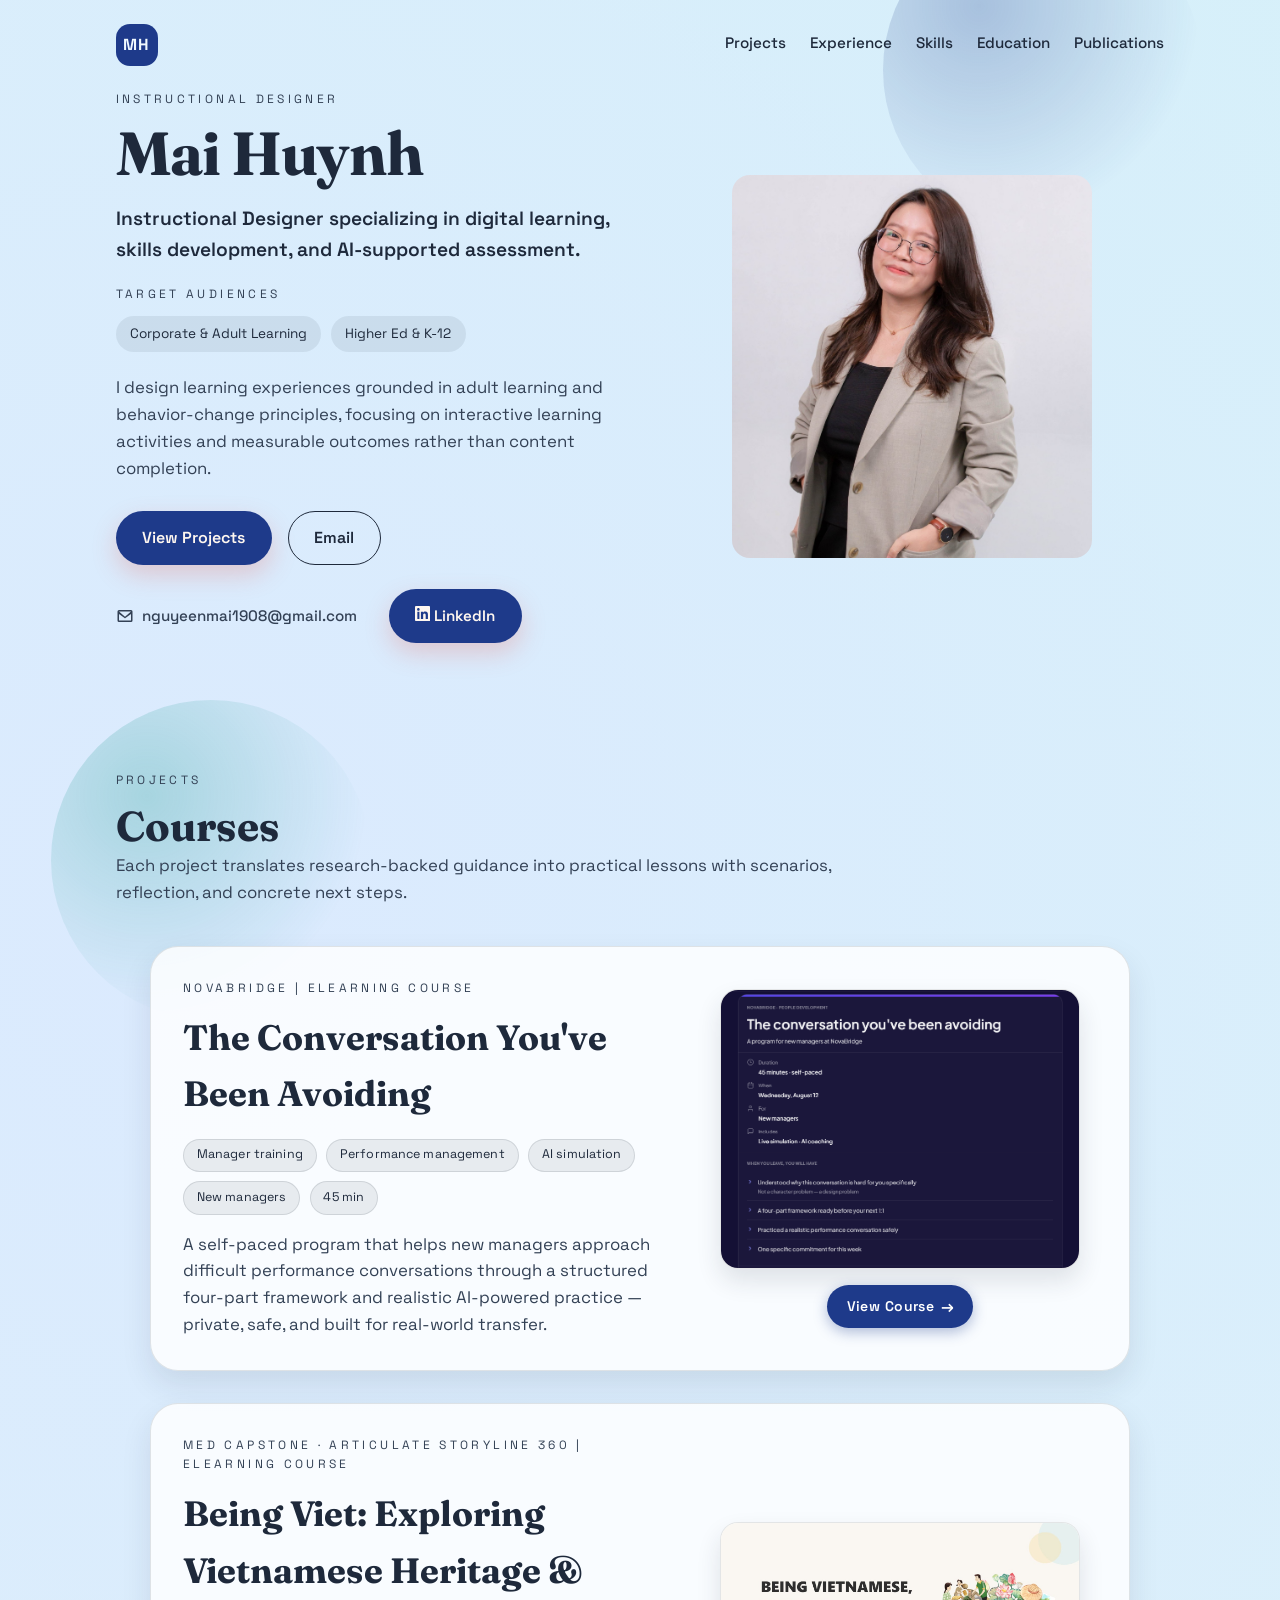
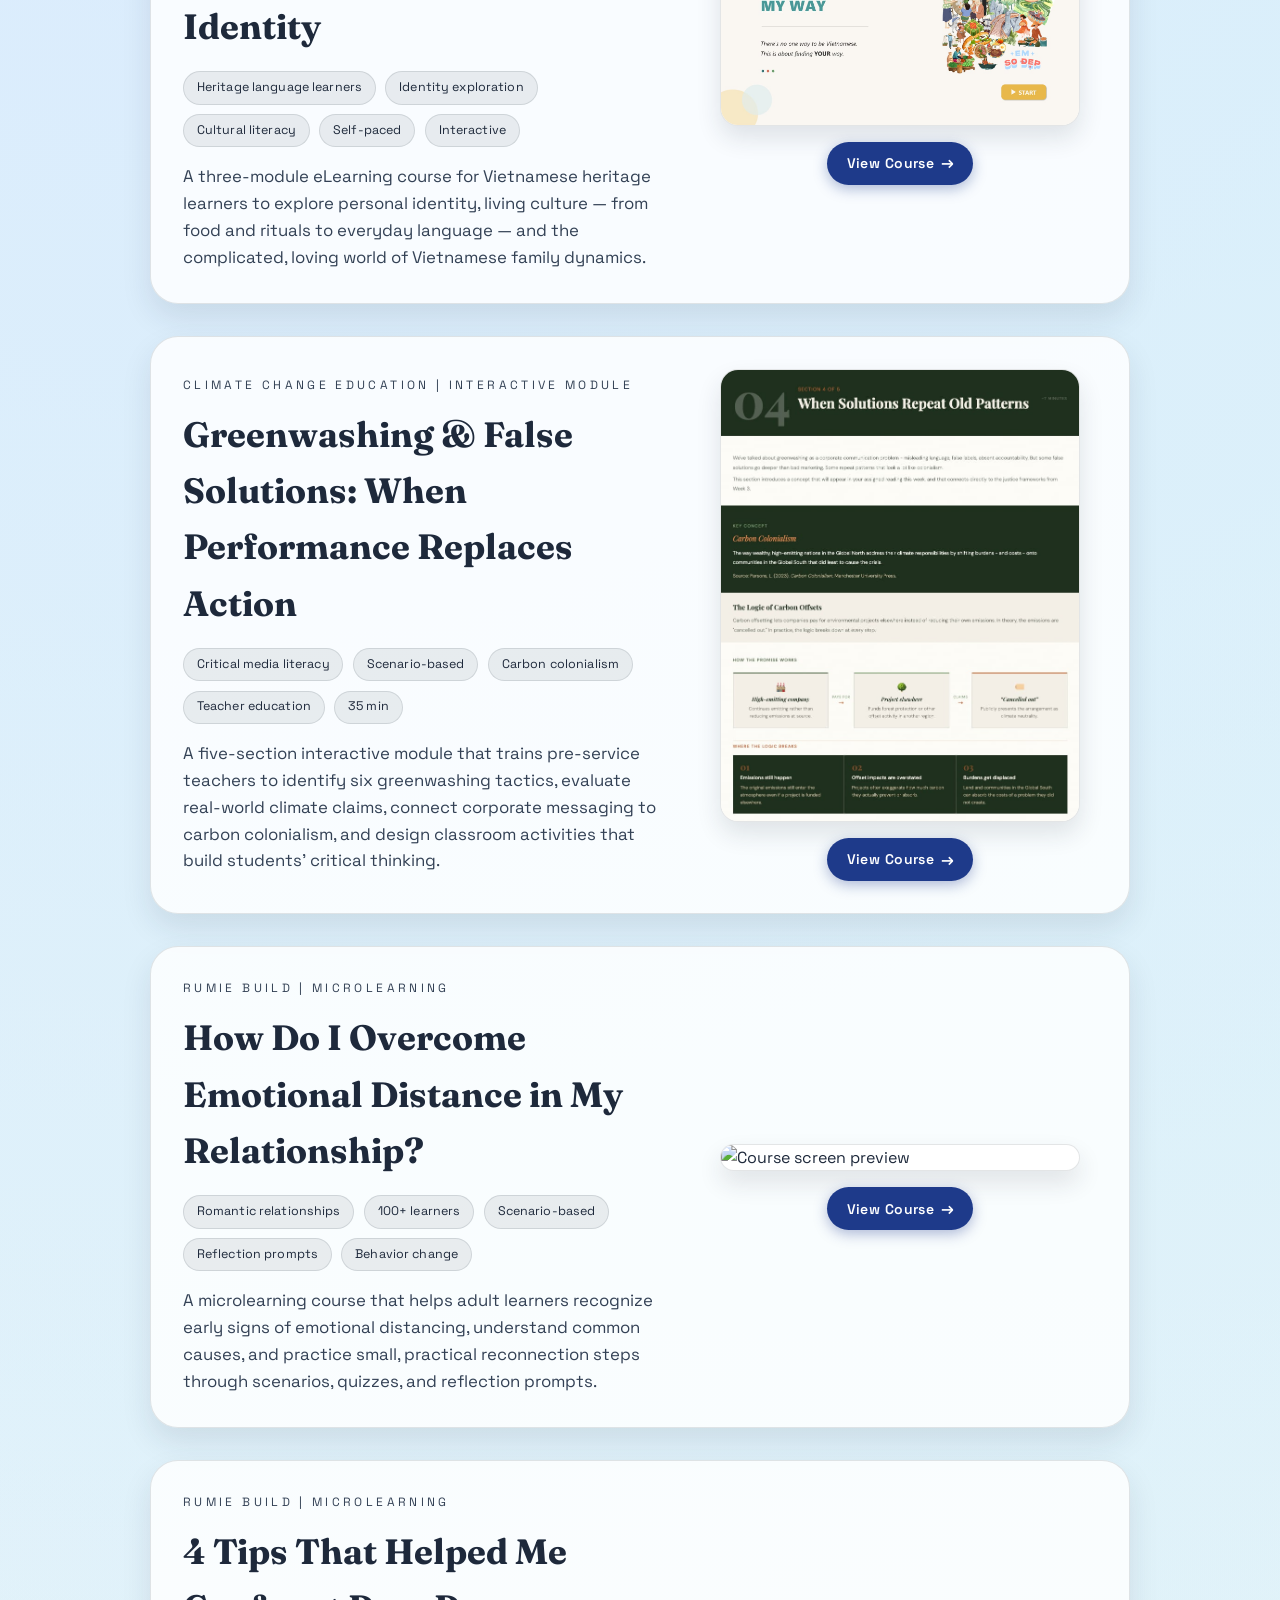
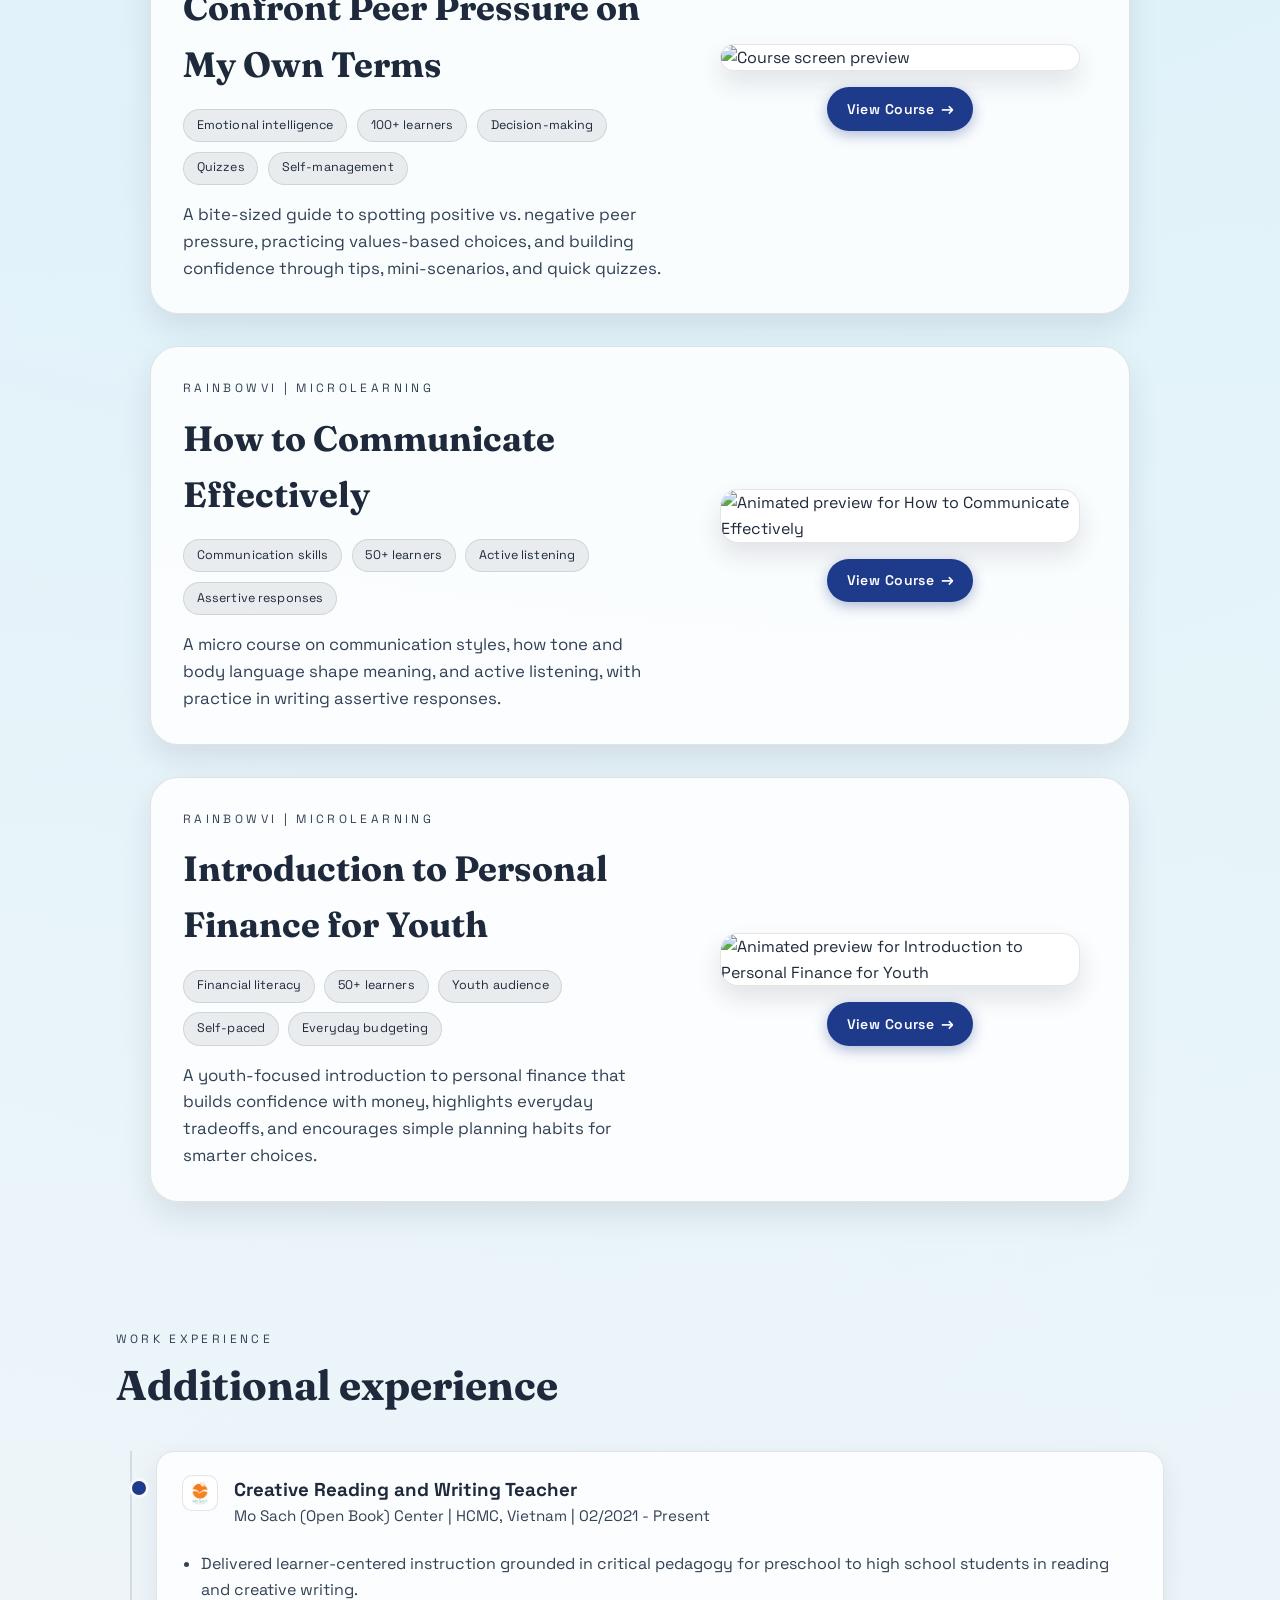
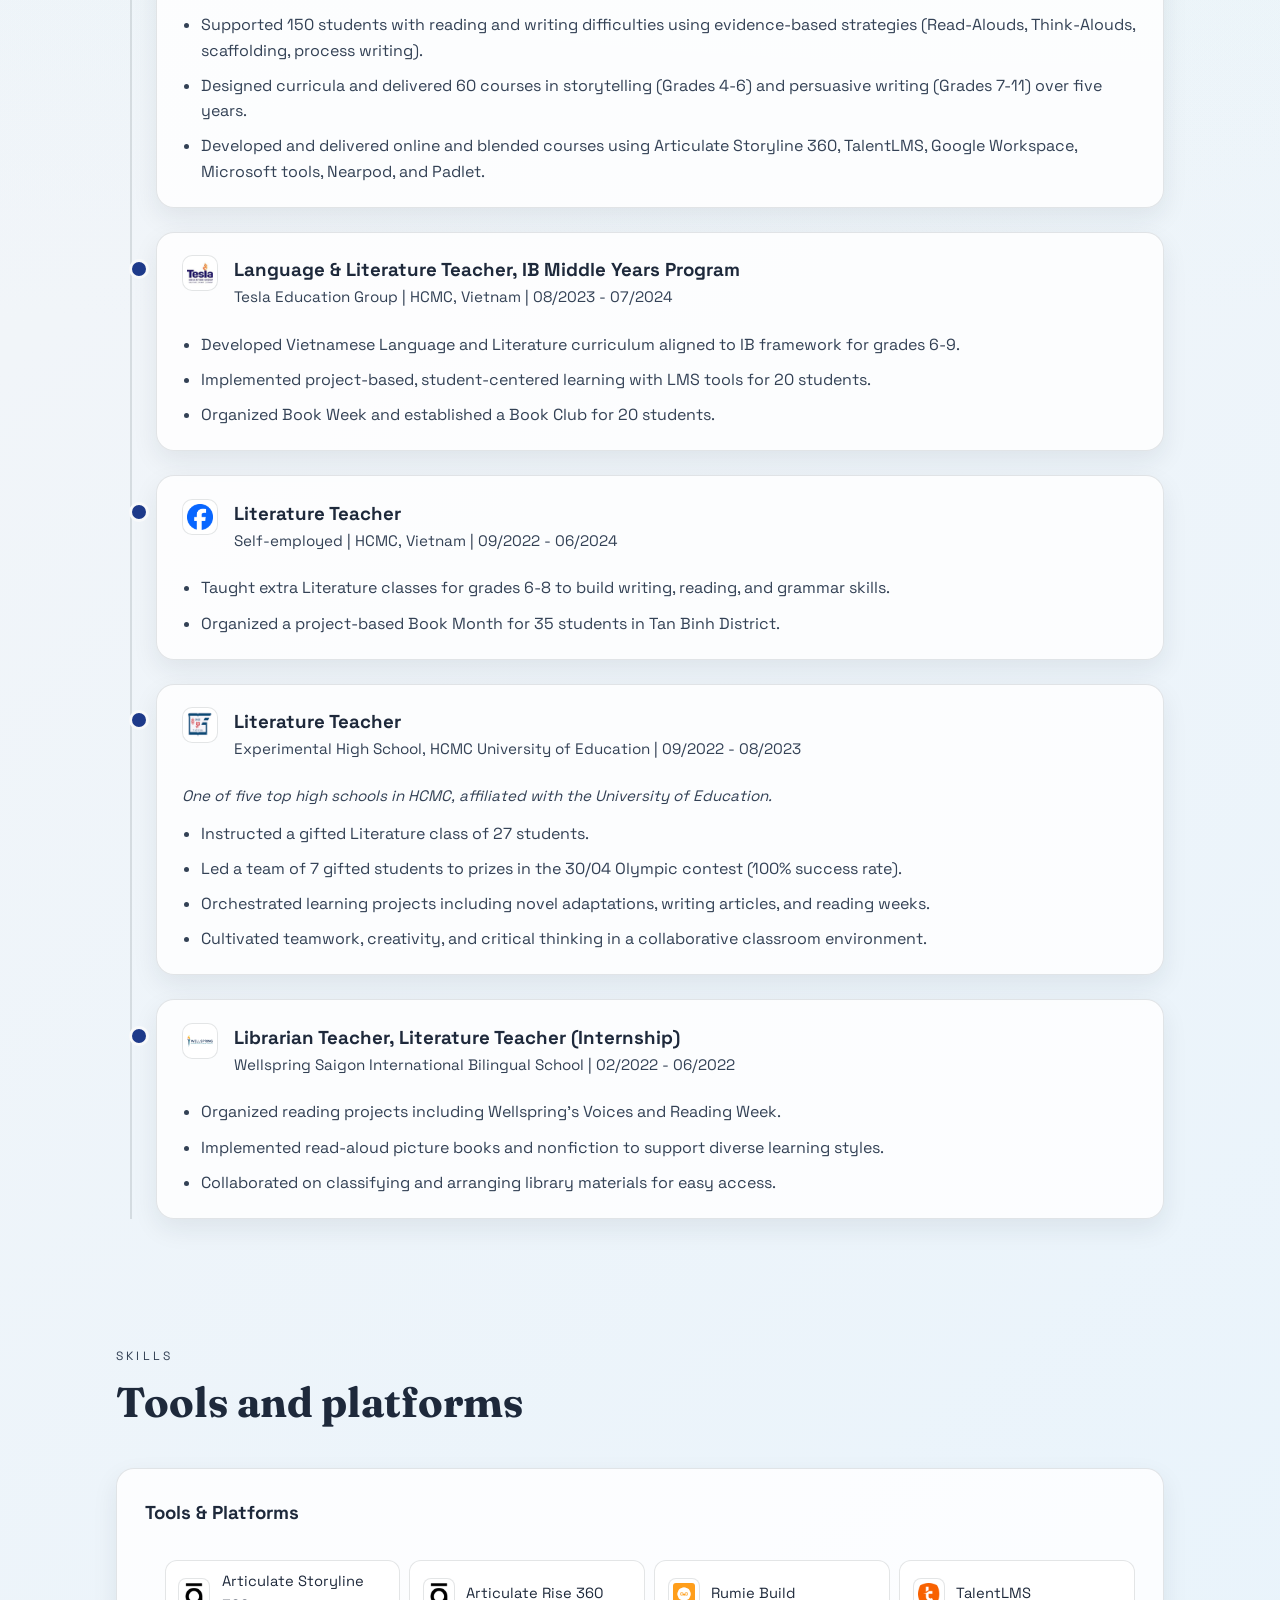
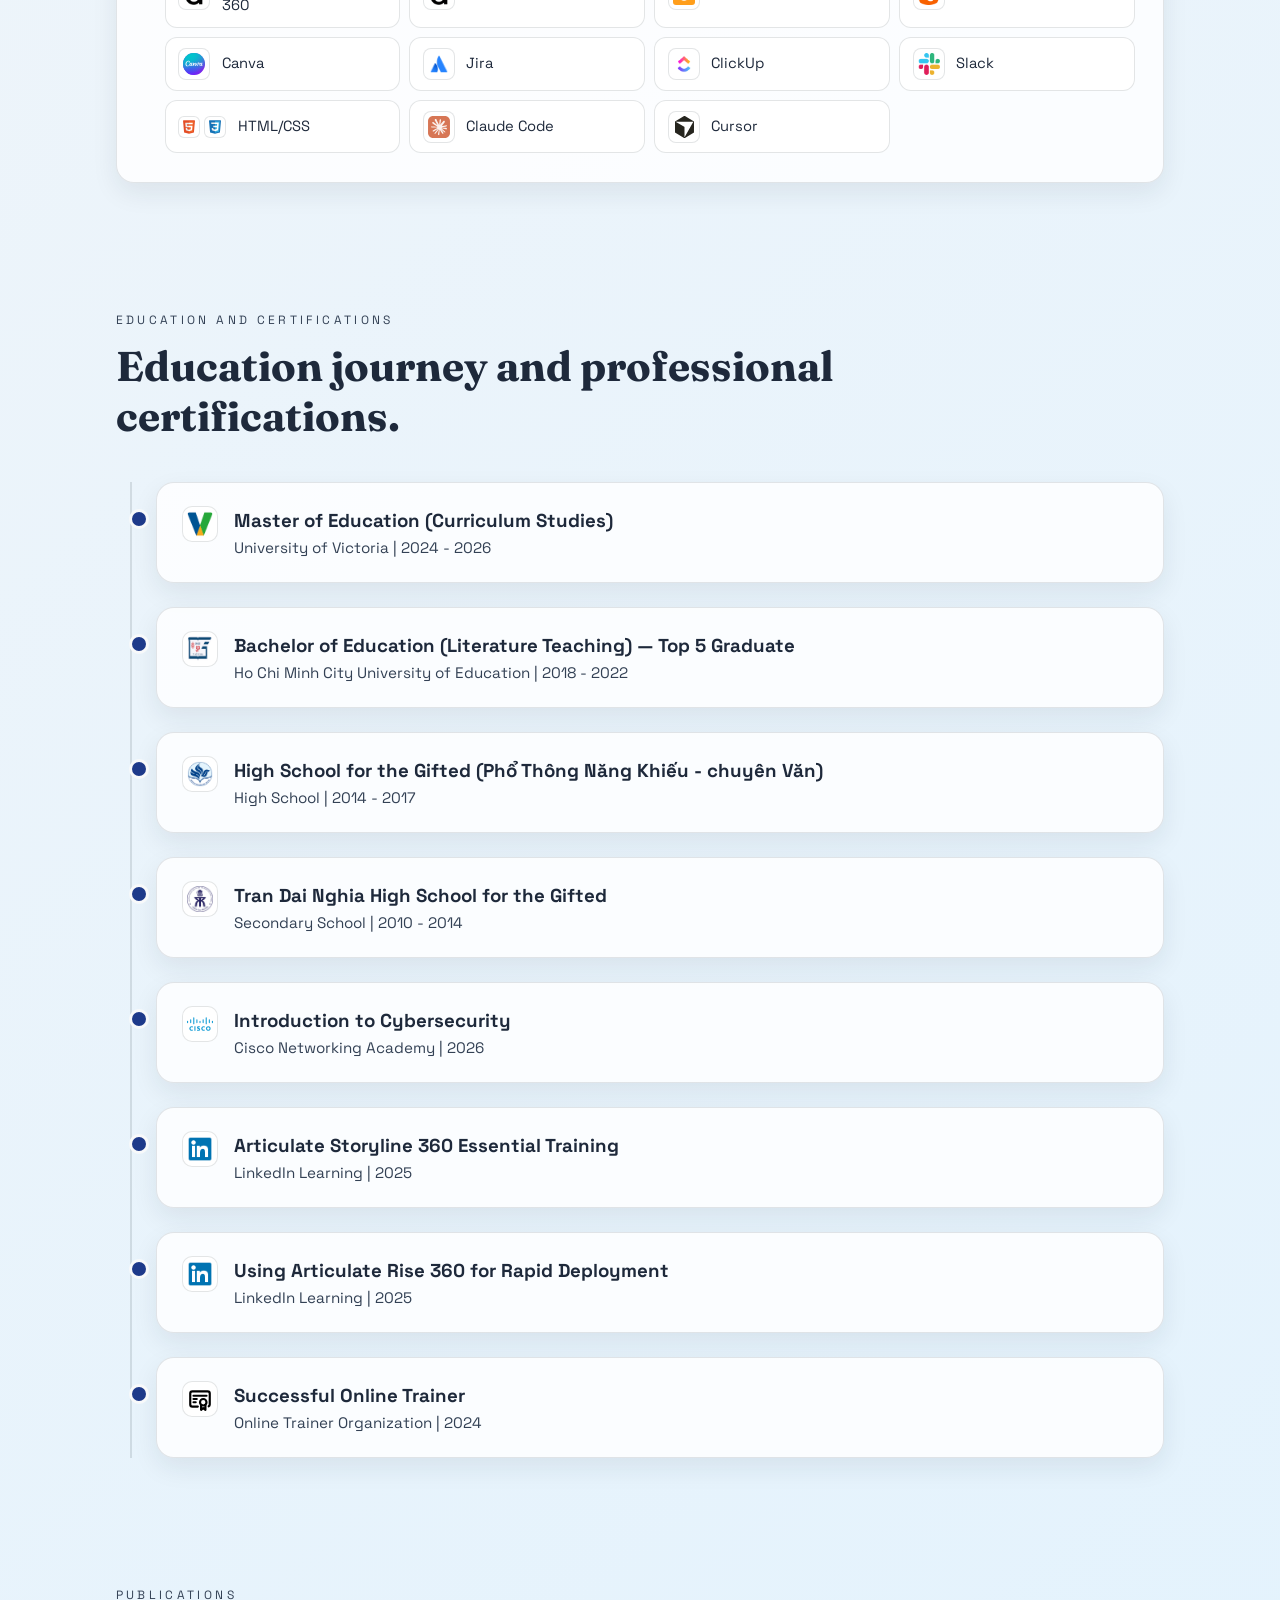
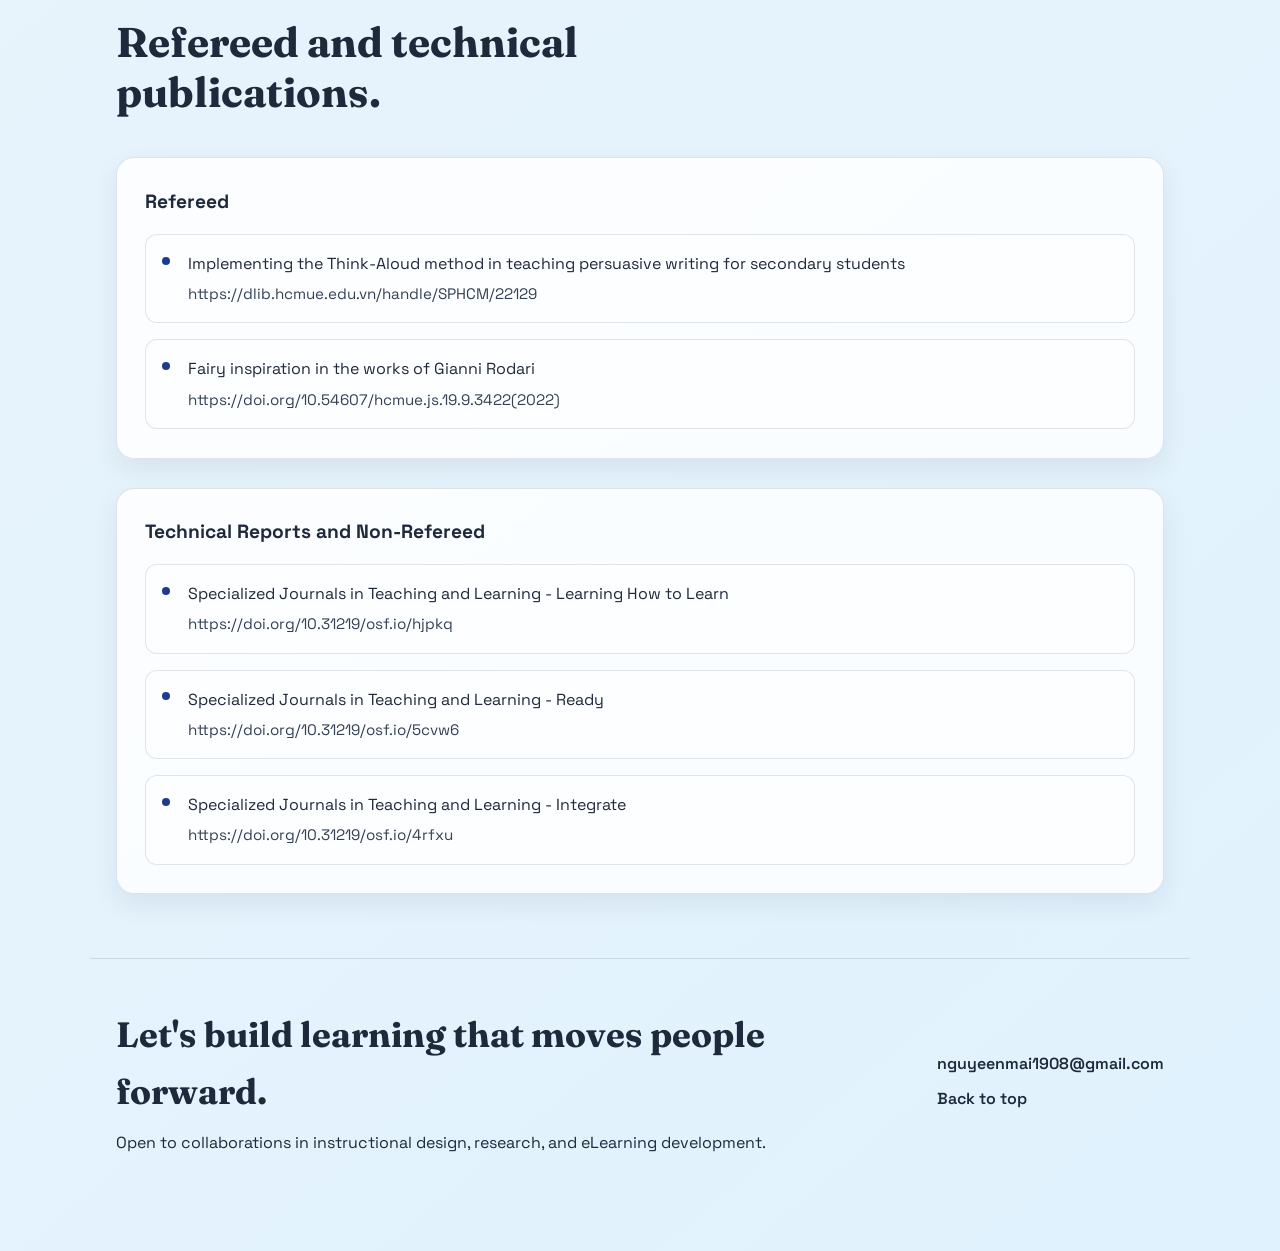
==== commit f67be6d9: "feat: redesign portfolio with new color scheme and update content - Update color palette to white/na" ====
--- a/index.html
+++ b/index.html
@@ -71,9 +71,8 @@
                         <div class="audience-block">
                             <p class="eyebrow">Target audiences</p>
                             <div class="pill-group">
-                                <span>Adult learners / corporate</span>
-                                <span>K-12 / higher ed</span>
-                                <span>Self-learners / language learners</span>
+                                <span>Corporate &amp; Adult Learning</span>
+                                <span>Higher Ed &amp; K-12</span>
                             </div>
                         </div>
                         <p class="lead">
@@ -88,14 +87,14 @@
                             >
                             <a
                                 class="button ghost"
-                                href="mailto:maihuynh198@uvic.ca"
+                                href="mailto:nguyeenmai1908@gmail.com"
                                 >Email</a
                             >
                         </div>
                         <div class="contact">
                             <a
                                 class="contact-link"
-                                href="mailto:maihuynh198@uvic.ca"
+                                href="mailto:nguyeenmai1908@gmail.com"
                             >
                                 <svg
                                     class="contact-icon"
@@ -107,25 +106,25 @@
                                         fill="currentColor"
                                     />
                                 </svg>
-                                maihuynh198@uvic.ca
+                                nguyeenmai1908@gmail.com
                             </a>
                             <a
-                                class="contact-link"
+                                class="button primary"
                                 href="https://www.linkedin.com/in/mai-huynh-0b6873212/"
                                 target="_blank"
                                 rel="noreferrer"
                             >
                                 <svg
-                                    class="contact-icon"
                                     viewBox="0 0 24 24"
                                     aria-hidden="true"
+                                    style="width:1em;height:1em;flex-shrink:0;"
                                 >
                                     <path
                                         d="M20.447 20.452h-3.554v-5.569c0-1.328-.027-3.037-1.851-3.037-1.853 0-2.136 1.445-2.136 2.939v5.667H9.352V9h3.414v1.561h.047c.476-.9 1.637-1.85 3.37-1.85 3.6 0 4.267 2.368 4.267 5.452v6.289zM5.337 7.433c-1.144 0-2.063-.926-2.063-2.065 0-1.138.92-2.063 2.063-2.063 1.14 0 2.064.925 2.064 2.063 0 1.139-.925 2.065-2.064 2.065zM6.956 20.452H3.72V9h3.236v11.452zM22.225 0H1.771C.792 0 0 .774 0 1.727v20.545C0 23.227.792 24 1.771 24h20.451C23.2 24 24 23.227 24 22.273V1.727C24 .774 23.2 0 22.222 0h.003z"
                                         fill="currentColor"
                                     />
                                 </svg>
-                                linkedin.com/in/mai-huynh-0b6873212
+                                LinkedIn
                             </a>
                         </div>
                     </div>
@@ -147,6 +146,43 @@
                         </p>
                     </div>
                     <div class="project-list">
+                        <article class="project-item">
+                            <div class="project-info">
+                                <p class="eyebrow">
+                                    NovaBridge | eLearning Course
+                                </p>
+                                <h3>
+                                    The Conversation You've Been Avoiding
+                                </h3>
+                                <div class="project-tags">
+                                    <span>Manager training</span>
+                                    <span>Performance management</span>
+                                    <span>AI simulation</span>
+                                    <span>New managers</span>
+                                    <span>45 min</span>
+                                </div>
+                                <p class="lead">
+                                    A self-paced program that helps new managers
+                                    approach difficult performance conversations
+                                    through a structured four-part framework and
+                                    realistic AI-powered practice — private, safe,
+                                    and built for real-world transfer.
+                                </p>
+                            </div>
+                            <div class="project-media">
+                                <img
+                                    src="image.png"
+                                    alt="Course preview for The Conversation You've Been Avoiding"
+                                />
+                                <a
+                                    class="project-link"
+                                    href="https://nguyeenmai1908.github.io/NovaBridge/index.html"
+                                    target="_blank"
+                                    rel="noreferrer"
+                                    >View Course</a
+                                >
+                            </div>
+                        </article>
                         <article class="project-item">
                             <div class="project-info">
                                 <p class="eyebrow">
@@ -1050,7 +1086,7 @@
                     </p>
                 </div>
                 <div class="footer-links">
-                    <a href="mailto:maihuynh198@uvic.ca">maihuynh198@uvic.ca</a>
+                    <a href="mailto:nguyeenmai1908@gmail.com">nguyeenmai1908@gmail.com</a>
                     <a href="#top">Back to top</a>
                 </div>
             </footer>
--- a/styles.css
+++ b/styles.css
@@ -1,15 +1,15 @@
 :root {
   color-scheme: light;
-  --ink: #1f2937;
-  --muted: #4b5563;
-  --soft: #f4efe6;
-  --soft-2: #f7f1ea;
-  --accent: #e85d4f;
-  --accent-2: #2a9d8f;
-  --accent-3: #f4a261;
+  --ink: #1E293B;
+  --muted: #334155;
+  --soft: #F8F9FA;
+  --soft-2: #f1f5f9;
+  --accent: #1E3A8A;
+  --accent-2: #0D9488;
+  --accent-3: #0284C7;
   --card: rgba(255, 255, 255, 0.82);
-  --stroke: rgba(31, 41, 55, 0.12);
-  --shadow: 0 18px 40px rgba(31, 41, 55, 0.14);
+  --stroke: rgba(30, 41, 59, 0.12);
+  --shadow: 0 18px 40px rgba(15, 23, 42, 0.14);
   --radius-lg: 28px;
   --radius-md: 18px;
   --radius-sm: 12px;
@@ -26,9 +26,9 @@
 body {
   font-family: "Space Grotesk", "Gill Sans", "Trebuchet MS", sans-serif;
   color: var(--ink);
-  background: radial-gradient(circle at 15% 10%, #ffe8d5 0%, rgba(255, 232, 213, 0) 50%),
-    radial-gradient(circle at 80% 0%, #d8f3e6 0%, rgba(216, 243, 230, 0) 55%),
-    linear-gradient(140deg, #f9f1e8 0%, #f1e7dd 50%, #e6f1f0 100%);
+  background: radial-gradient(circle at 15% 10%, #dbeafe 0%, rgba(219, 234, 254, 0) 50%),
+    radial-gradient(circle at 80% 0%, #ccfbf1 0%, rgba(204, 251, 241, 0) 55%),
+    linear-gradient(140deg, #F8F9FA 0%, #f1f5f9 50%, #e0f2fe 100%);
   min-height: 100vh;
   line-height: 1.6;
 }
@@ -48,13 +48,13 @@
 }
 
 body::before {
-  background: radial-gradient(circle at 30% 30%, #f4a261 0%, rgba(244, 162, 97, 0) 70%);
+  background: radial-gradient(circle at 30% 30%, #1E3A8A 0%, rgba(30, 58, 138, 0) 70%);
   top: -90px;
   right: 6vw;
 }
 
 body::after {
-  background: radial-gradient(circle at 30% 30%, #2a9d8f 0%, rgba(42, 157, 143, 0) 70%);
+  background: radial-gradient(circle at 30% 30%, #0D9488 0%, rgba(13, 148, 136, 0) 70%);
   bottom: -120px;
   left: 4vw;
   animation-delay: -6s;
@@ -114,8 +114,8 @@
   padding: 0.35rem 0.9rem;
   border-radius: 999px;
   background: var(--accent);
-  color: #fff7f0;
-  box-shadow: 0 10px 20px rgba(232, 93, 79, 0.25);
+  color: #f0f9ff;
+  box-shadow: 0 10px 20px rgba(30, 58, 138, 0.25);
 }
 
 .nav .nav-highlight::after {
@@ -128,8 +128,8 @@
   display: grid;
   place-items: center;
   border-radius: 14px;
-  background: var(--ink);
-  color: #fef3e8;
+  background: var(--accent);
+  color: #f0f9ff;
   font-weight: 700;
   letter-spacing: 0.08em;
 }
@@ -512,8 +512,34 @@
 }
 
 .project-link {
+  display: inline-flex;
+  align-items: center;
+  gap: 0.4rem;
   font-weight: 600;
-  color: var(--accent);
+  font-size: 0.875rem;
+  color: #fff;
+  background: var(--accent);
+  padding: 0.55rem 1.2rem;
+  border-radius: 999px;
+  letter-spacing: 0.03em;
+  box-shadow: 0 4px 14px rgba(30, 58, 138, 0.35);
+  transition: background 0.2s ease, box-shadow 0.2s ease, transform 0.15s ease;
+}
+
+.project-link::after {
+  content: "→";
+  font-size: 1rem;
+  transition: transform 0.2s ease;
+}
+
+.project-link:hover {
+  background: var(--accent-2);
+  box-shadow: 0 6px 20px rgba(13, 148, 136, 0.4);
+  transform: translateY(-2px);
+}
+
+.project-link:hover::after {
+  transform: translateX(3px);
 }
 
 .detail-hero {
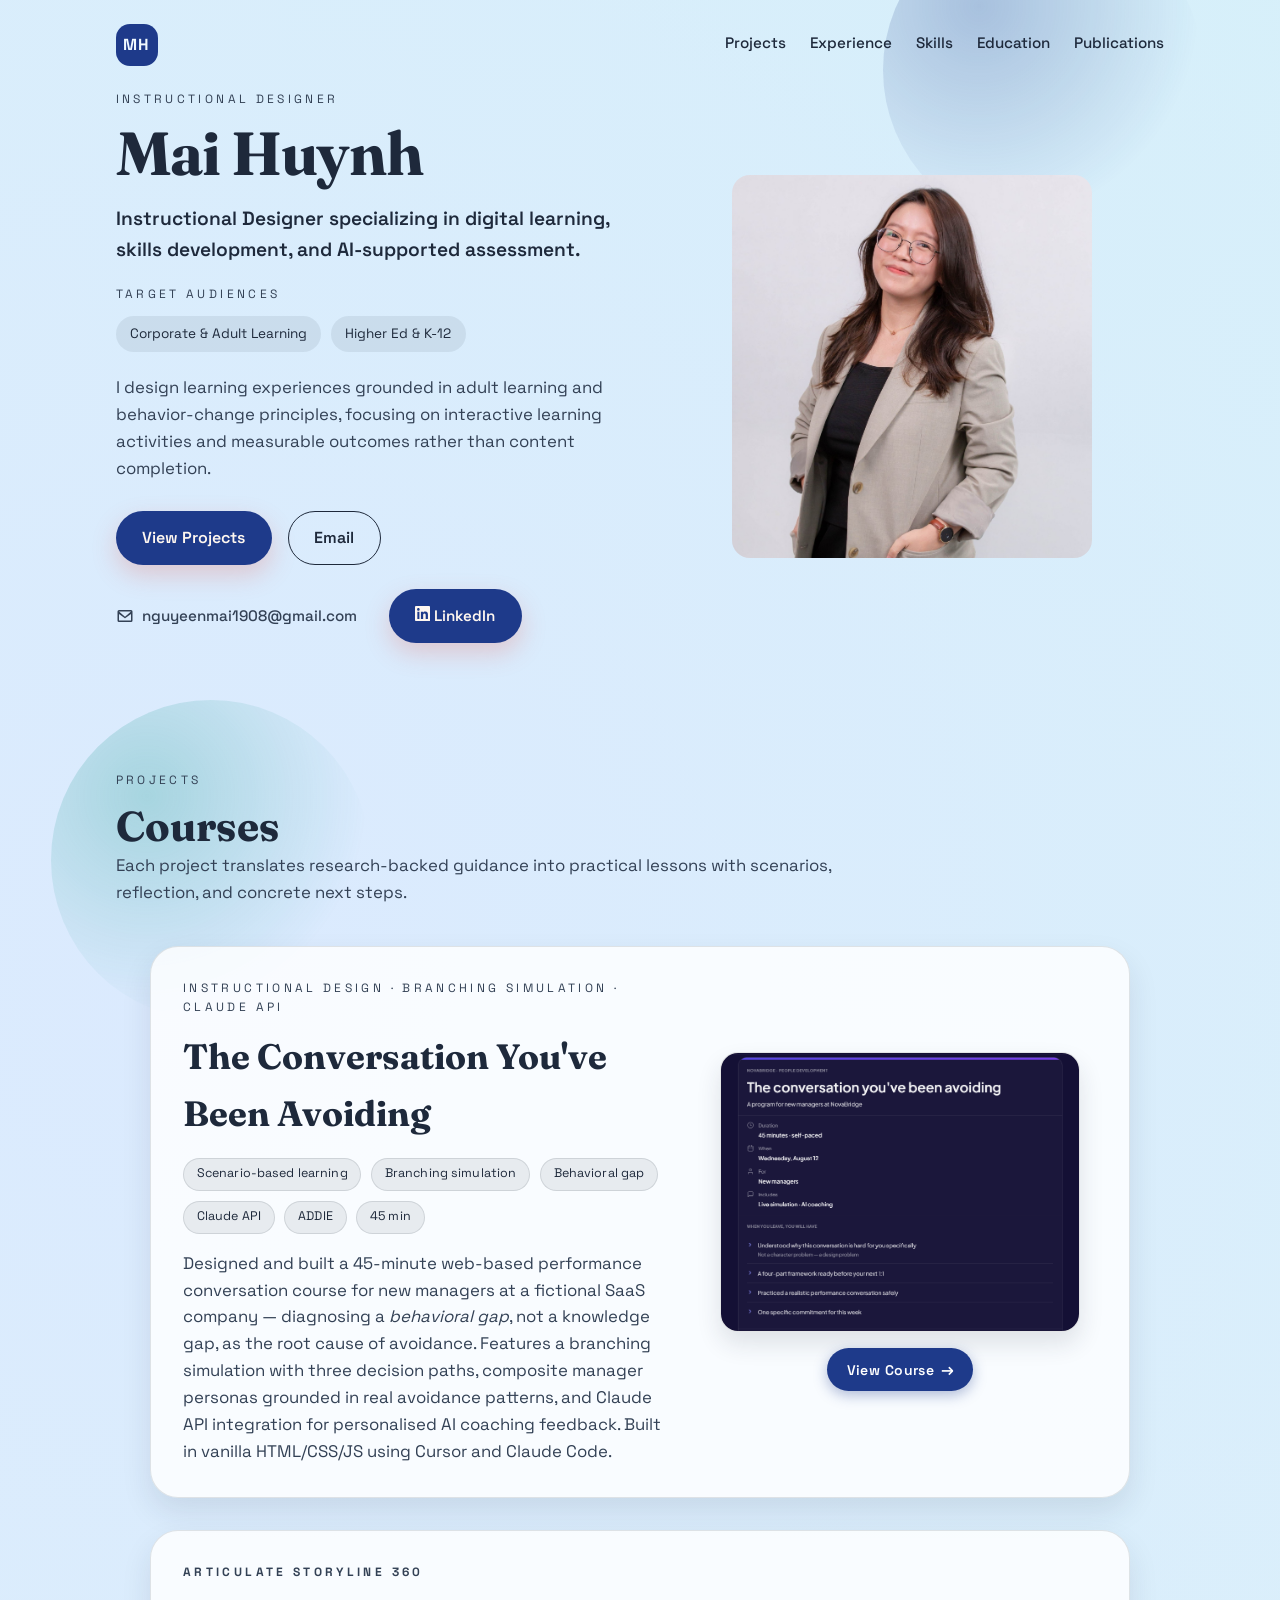
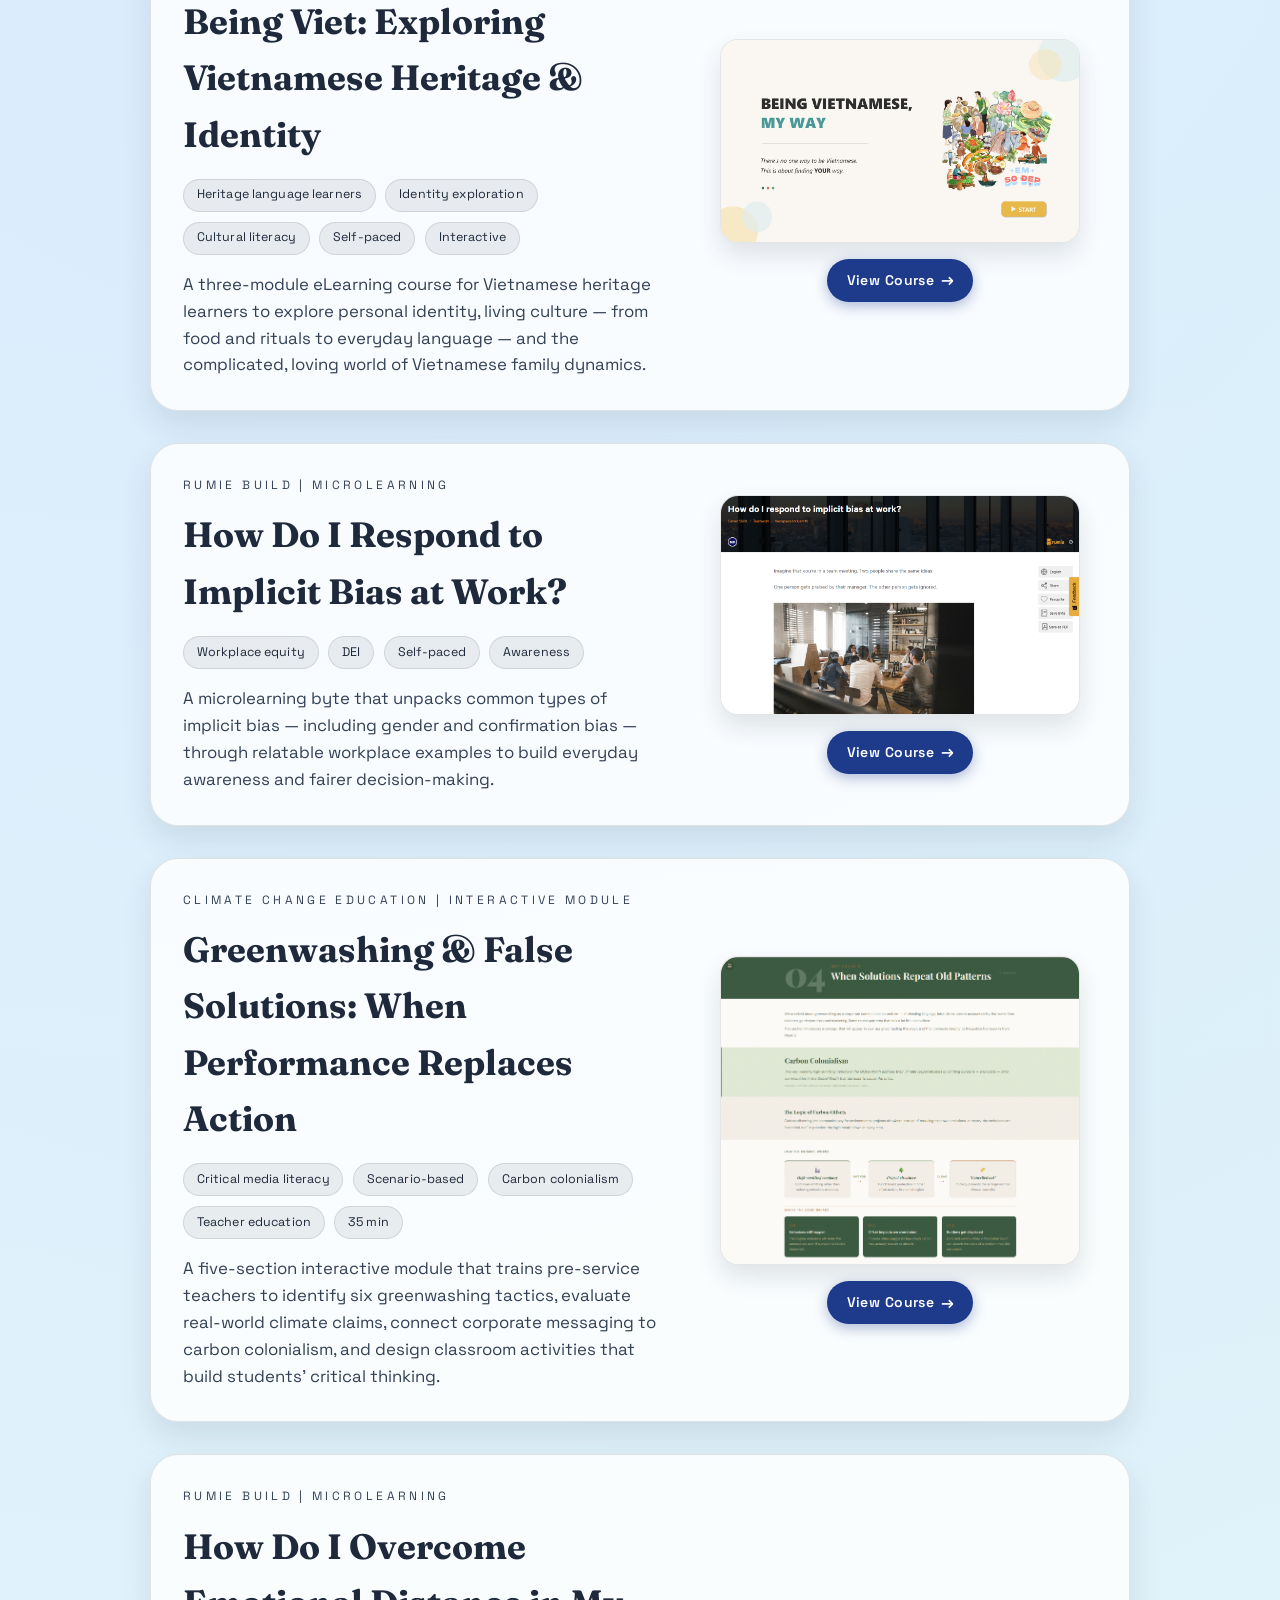
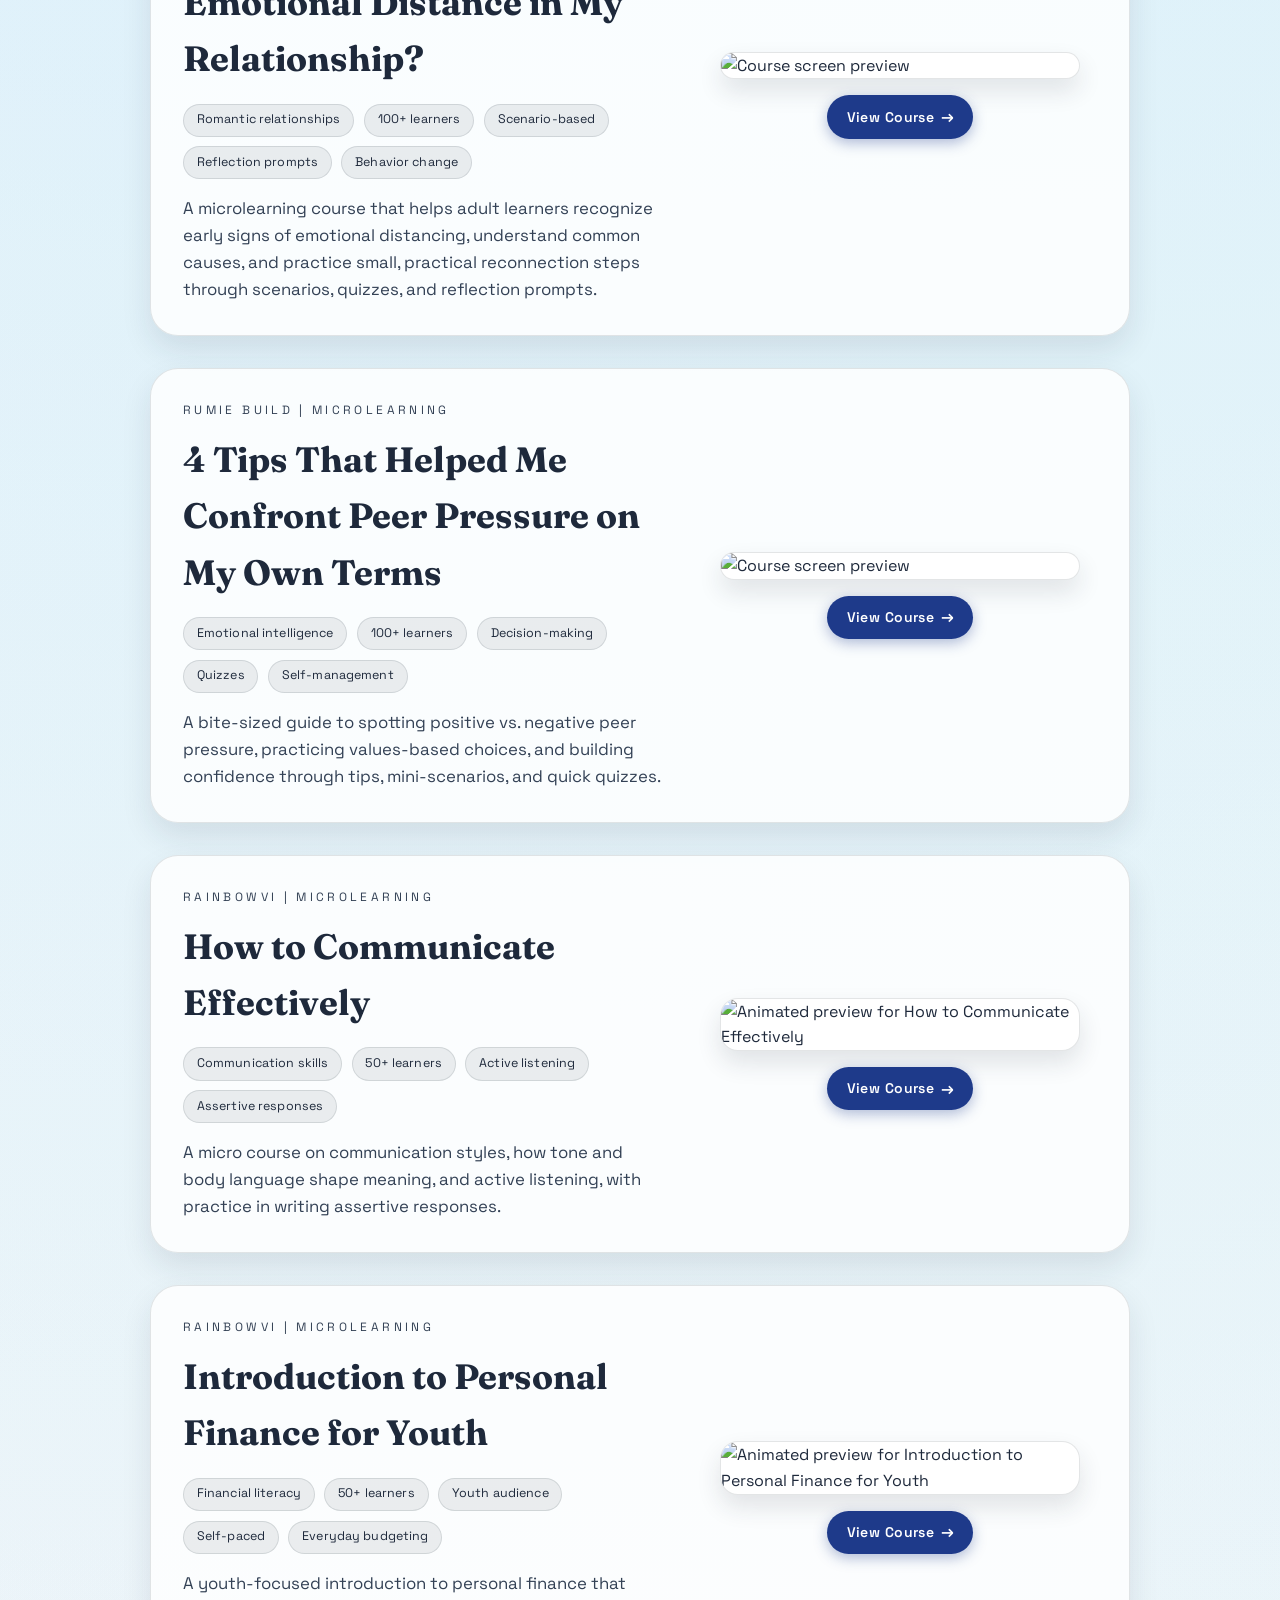
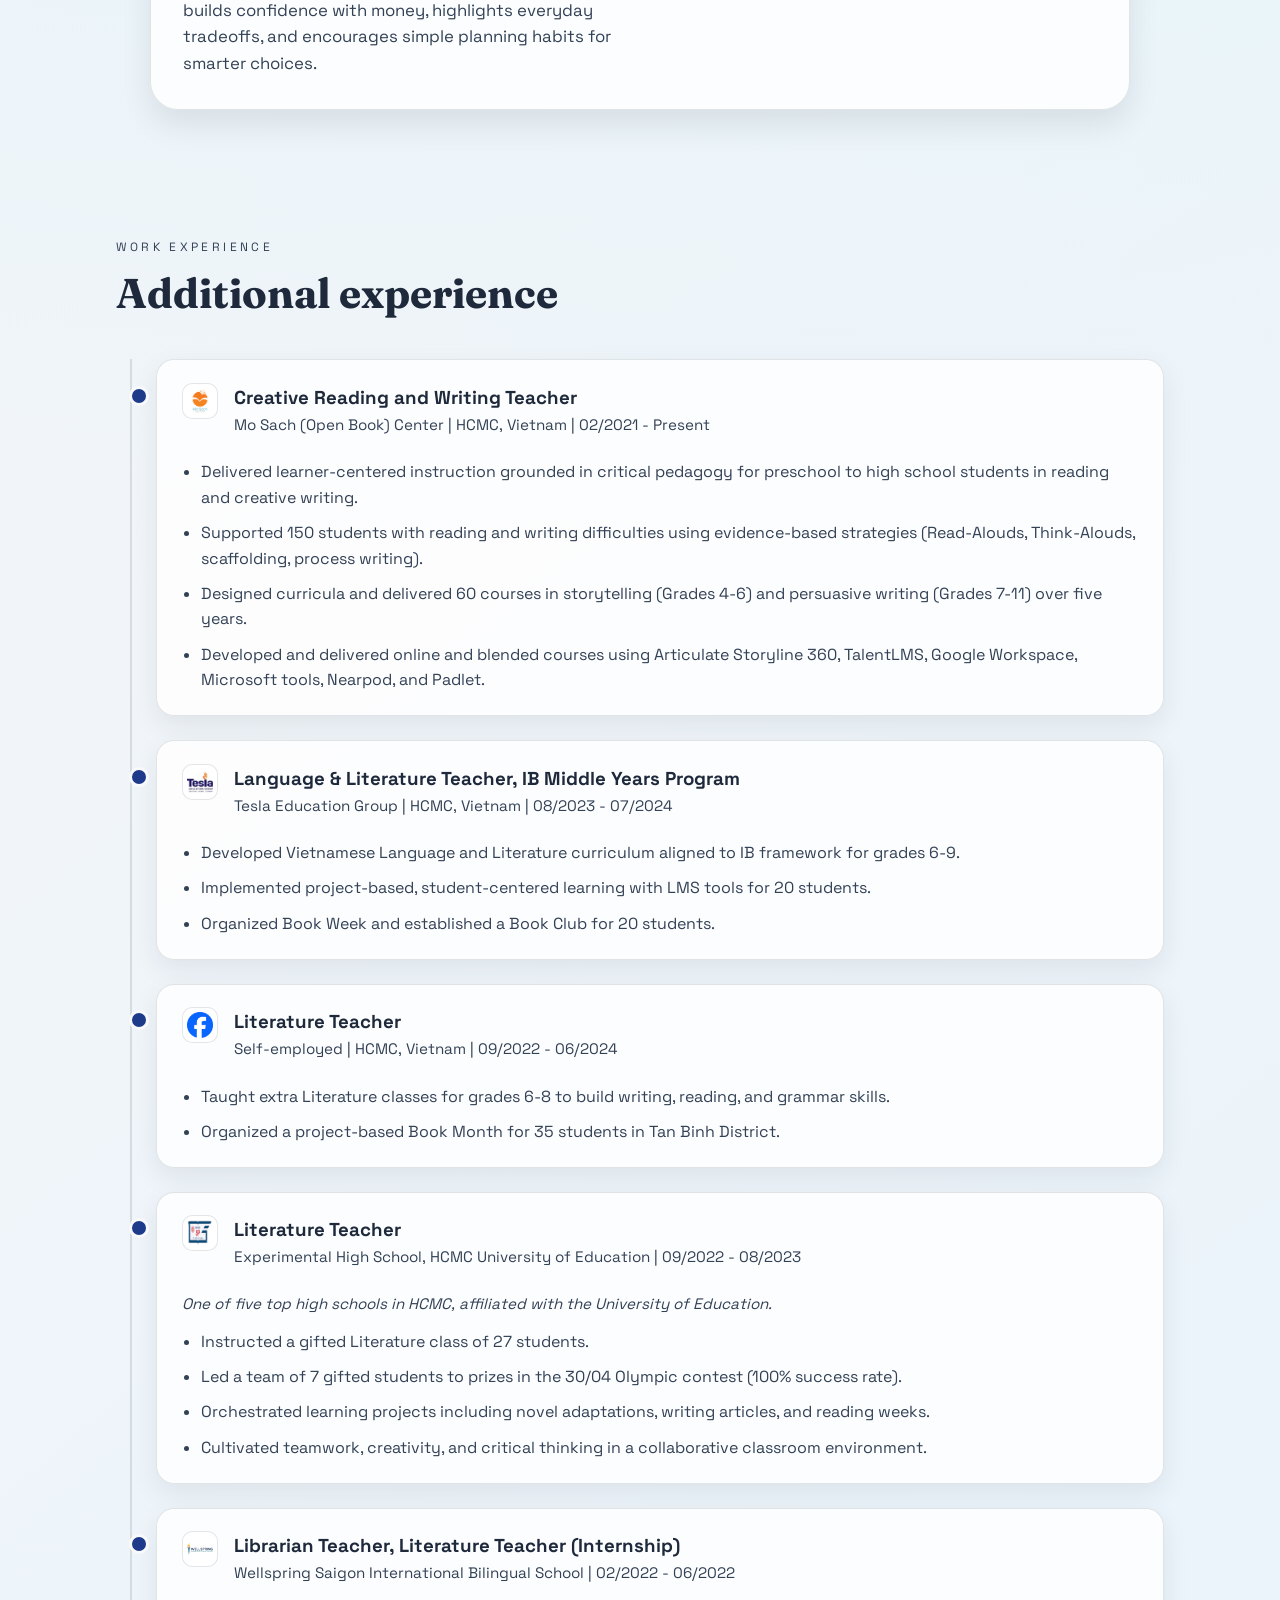
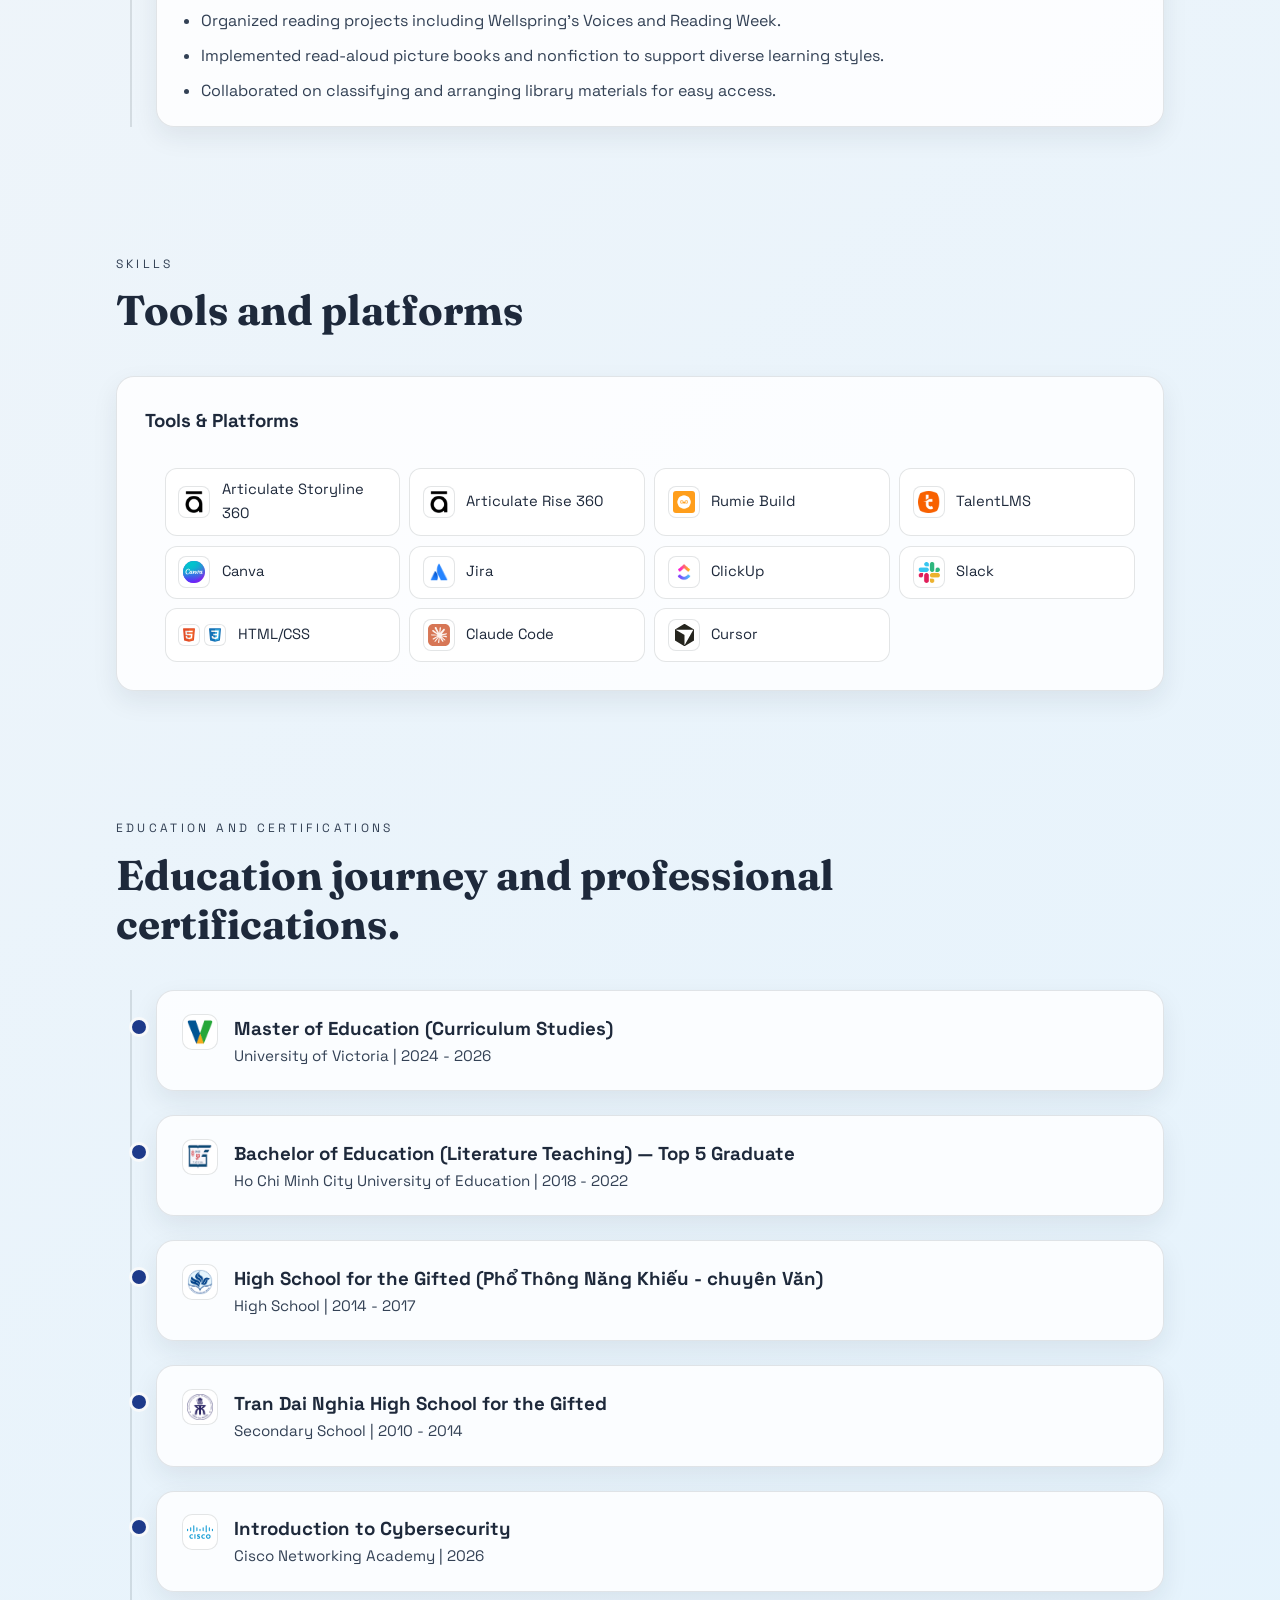
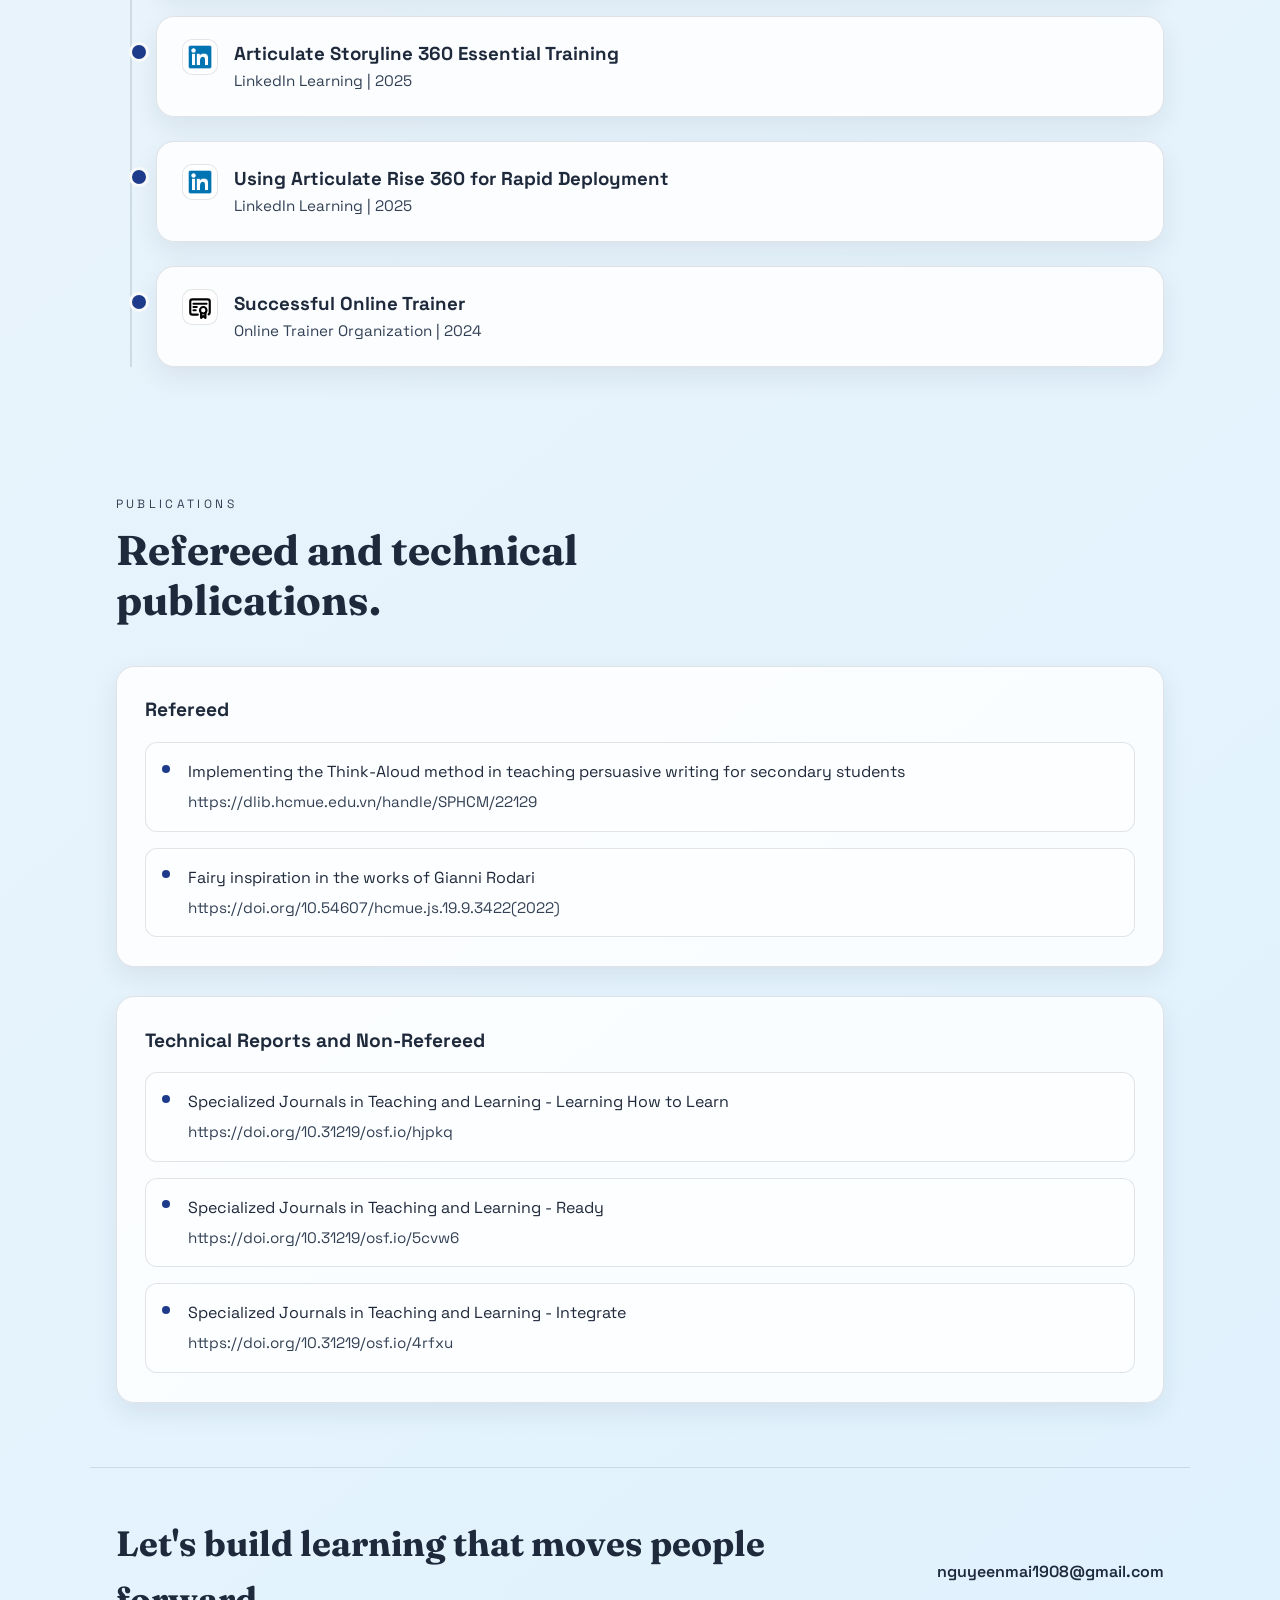
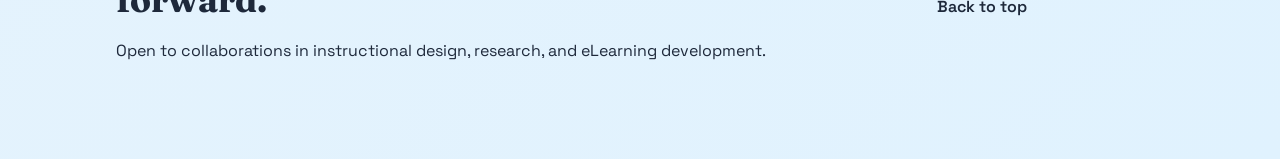
==== commit 765d2fe9: "feat: update course cards and NovaBridge content - Add Implicit Bias course (Rumie Build) - Reorder " ====
--- a/index.html
+++ b/index.html
@@ -149,24 +149,30 @@
                         <article class="project-item">
                             <div class="project-info">
                                 <p class="eyebrow">
-                                    NovaBridge | eLearning Course
+                                    Instructional Design · Branching Simulation · Claude API
                                 </p>
                                 <h3>
                                     The Conversation You've Been Avoiding
                                 </h3>
                                 <div class="project-tags">
-                                    <span>Manager training</span>
-                                    <span>Performance management</span>
-                                    <span>AI simulation</span>
-                                    <span>New managers</span>
+                                    <span>Scenario-based learning</span>
+                                    <span>Branching simulation</span>
+                                    <span>Behavioral gap</span>
+                                    <span>Claude API</span>
+                                    <span>ADDIE</span>
                                     <span>45 min</span>
                                 </div>
                                 <p class="lead">
-                                    A self-paced program that helps new managers
-                                    approach difficult performance conversations
-                                    through a structured four-part framework and
-                                    realistic AI-powered practice — private, safe,
-                                    and built for real-world transfer.
+                                    Designed and built a 45-minute web-based
+                                    performance conversation course for new managers
+                                    at a fictional SaaS company — diagnosing a
+                                    <em>behavioral gap</em>, not a knowledge gap, as
+                                    the root cause of avoidance. Features a branching
+                                    simulation with three decision paths, composite
+                                    manager personas grounded in real avoidance
+                                    patterns, and Claude API integration for
+                                    personalised AI coaching feedback. Built in
+                                    vanilla HTML/CSS/JS using Cursor and Claude Code.
                                 </p>
                             </div>
                             <div class="project-media">
@@ -186,8 +192,7 @@
                         <article class="project-item">
                             <div class="project-info">
                                 <p class="eyebrow">
-                                    MEd Capstone · Articulate Storyline 360 |
-                                    eLearning Course
+                                    <strong>Articulate Storyline 360</strong>
                                 </p>
                                 <h3>
                                     Being Viet: Exploring Vietnamese Heritage
@@ -226,6 +231,42 @@
                         <article class="project-item">
                             <div class="project-info">
                                 <p class="eyebrow">
+                                    Rumie Build | Microlearning
+                                </p>
+                                <h3>
+                                    How Do I Respond to Implicit Bias at Work?
+                                </h3>
+                                <div class="project-tags">
+                                    <span>Workplace equity</span>
+                                    <span>DEI</span>
+                                    <span>Self-paced</span>
+                                    <span>Awareness</span>
+                                </div>
+                                <p class="lead">
+                                    A microlearning byte that unpacks common
+                                    types of implicit bias — including gender
+                                    and confirmation bias — through relatable
+                                    workplace examples to build everyday
+                                    awareness and fairer decision-making.
+                                </p>
+                            </div>
+                            <div class="project-media">
+                                <img
+                                    src="image copy 2.png"
+                                    alt="Course preview for How Do I Respond to Implicit Bias at Work?"
+                                />
+                                <a
+                                    class="project-link"
+                                    href="https://learn.rumie.org/jR/bytes/how-do-i-respond-to-implicit-bias-at-work"
+                                    target="_blank"
+                                    rel="noreferrer"
+                                    >View Course</a
+                                >
+                            </div>
+                        </article>
+                        <article class="project-item">
+                            <div class="project-info">
+                                <p class="eyebrow">
                                     Climate Change Education | Interactive
                                     Module
                                 </p>
@@ -252,12 +293,12 @@
                             </div>
                             <div class="project-media">
                                 <img
-                                    src="green-washing.jpeg"
+                                    src="image copy 4.png"
                                     alt="Course screen preview for Greenwashing & False Solutions"
                                 />
                                 <a
                                     class="project-link"
-                                    href="https://nguyeenmai1908.github.io/green-washing/"
+                                    href="https://nguyeenmai1908.github.io/EDCI487-Week4/section4.html"
                                     target="_blank"
                                     rel="noreferrer"
                                     >View Course</a
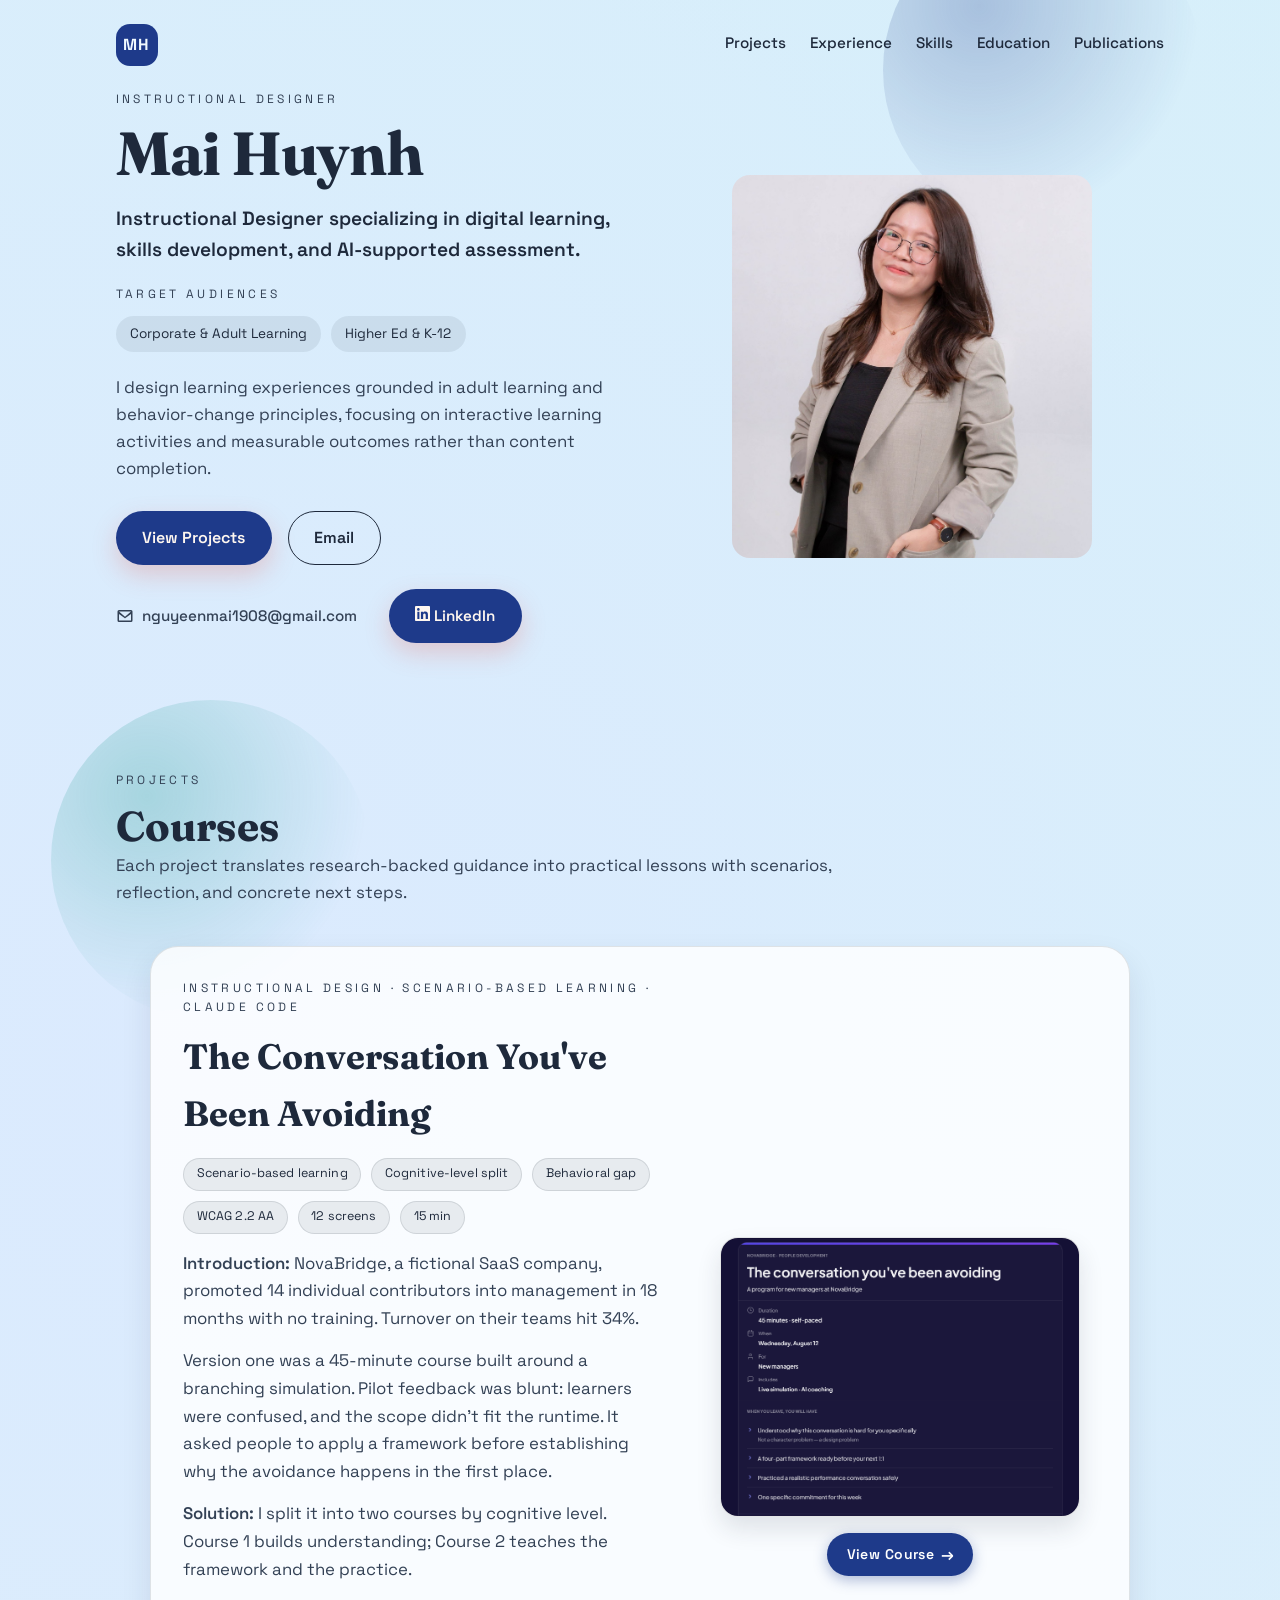
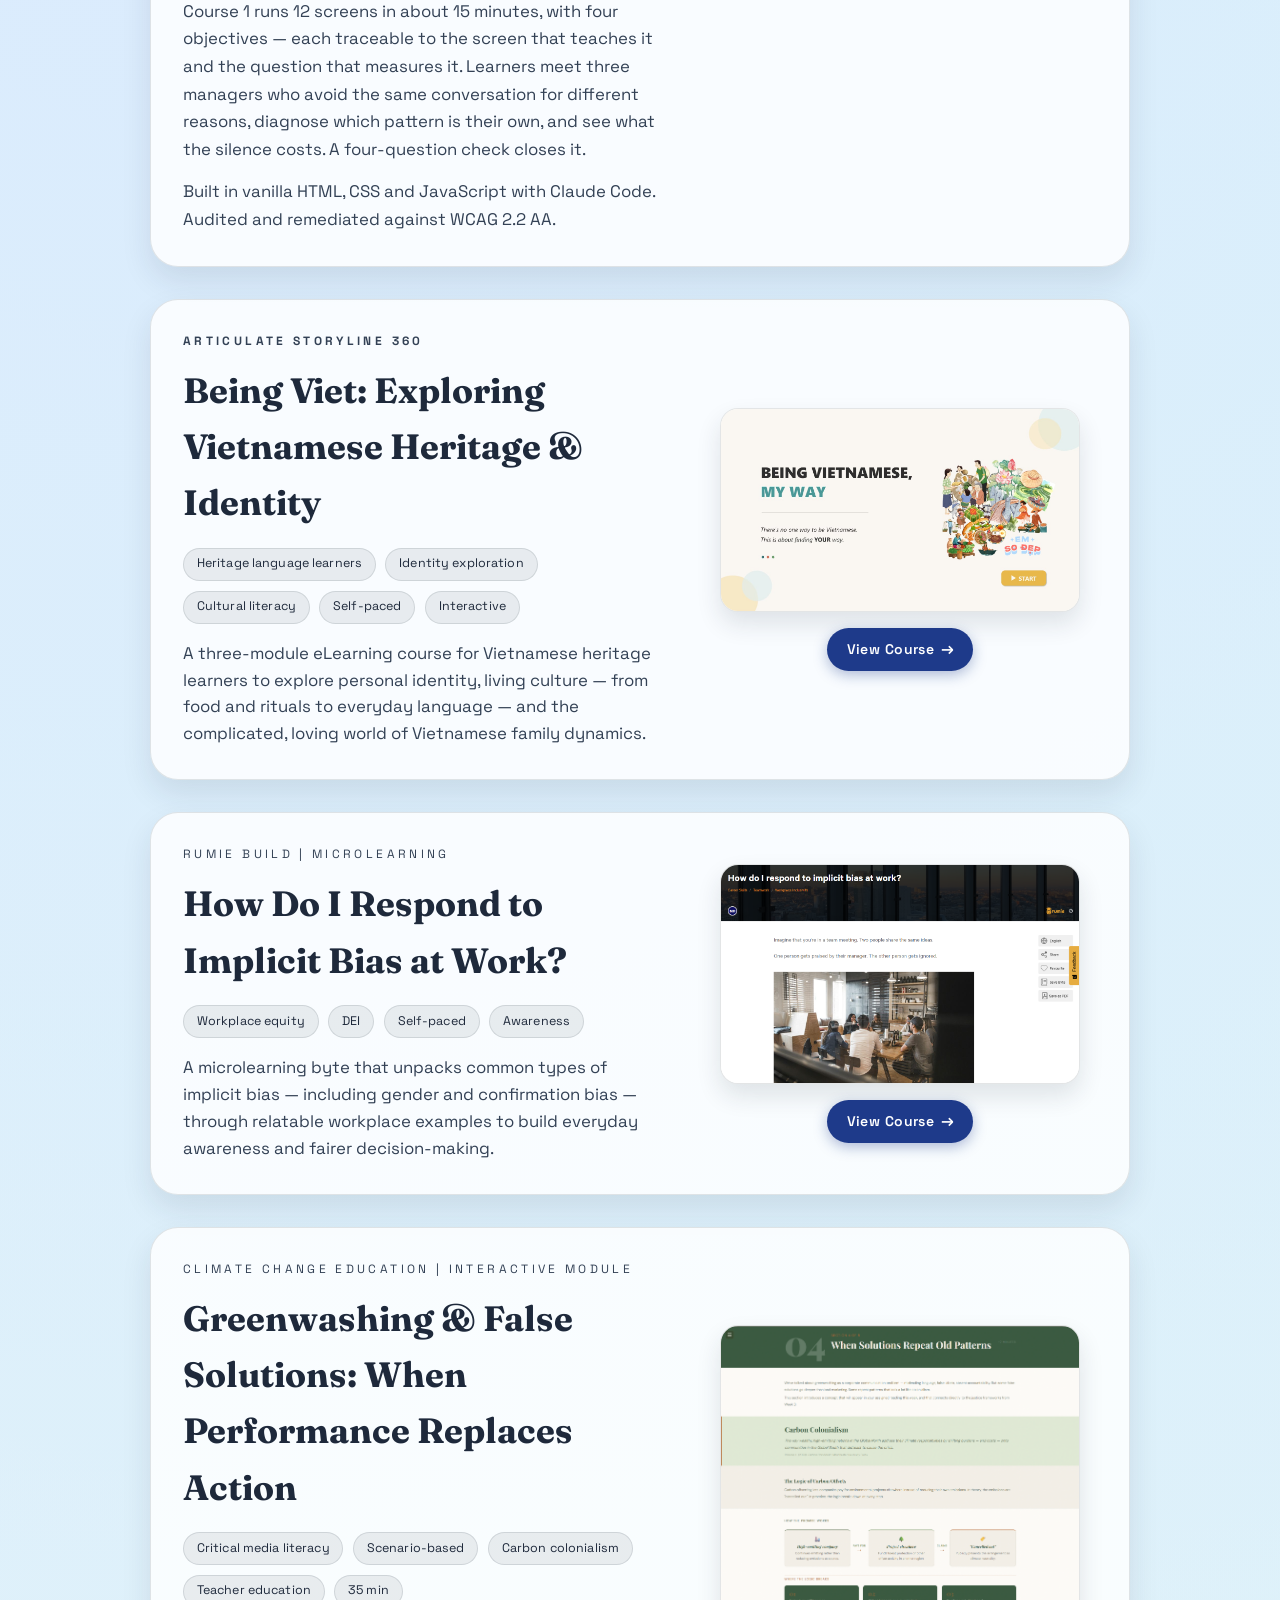
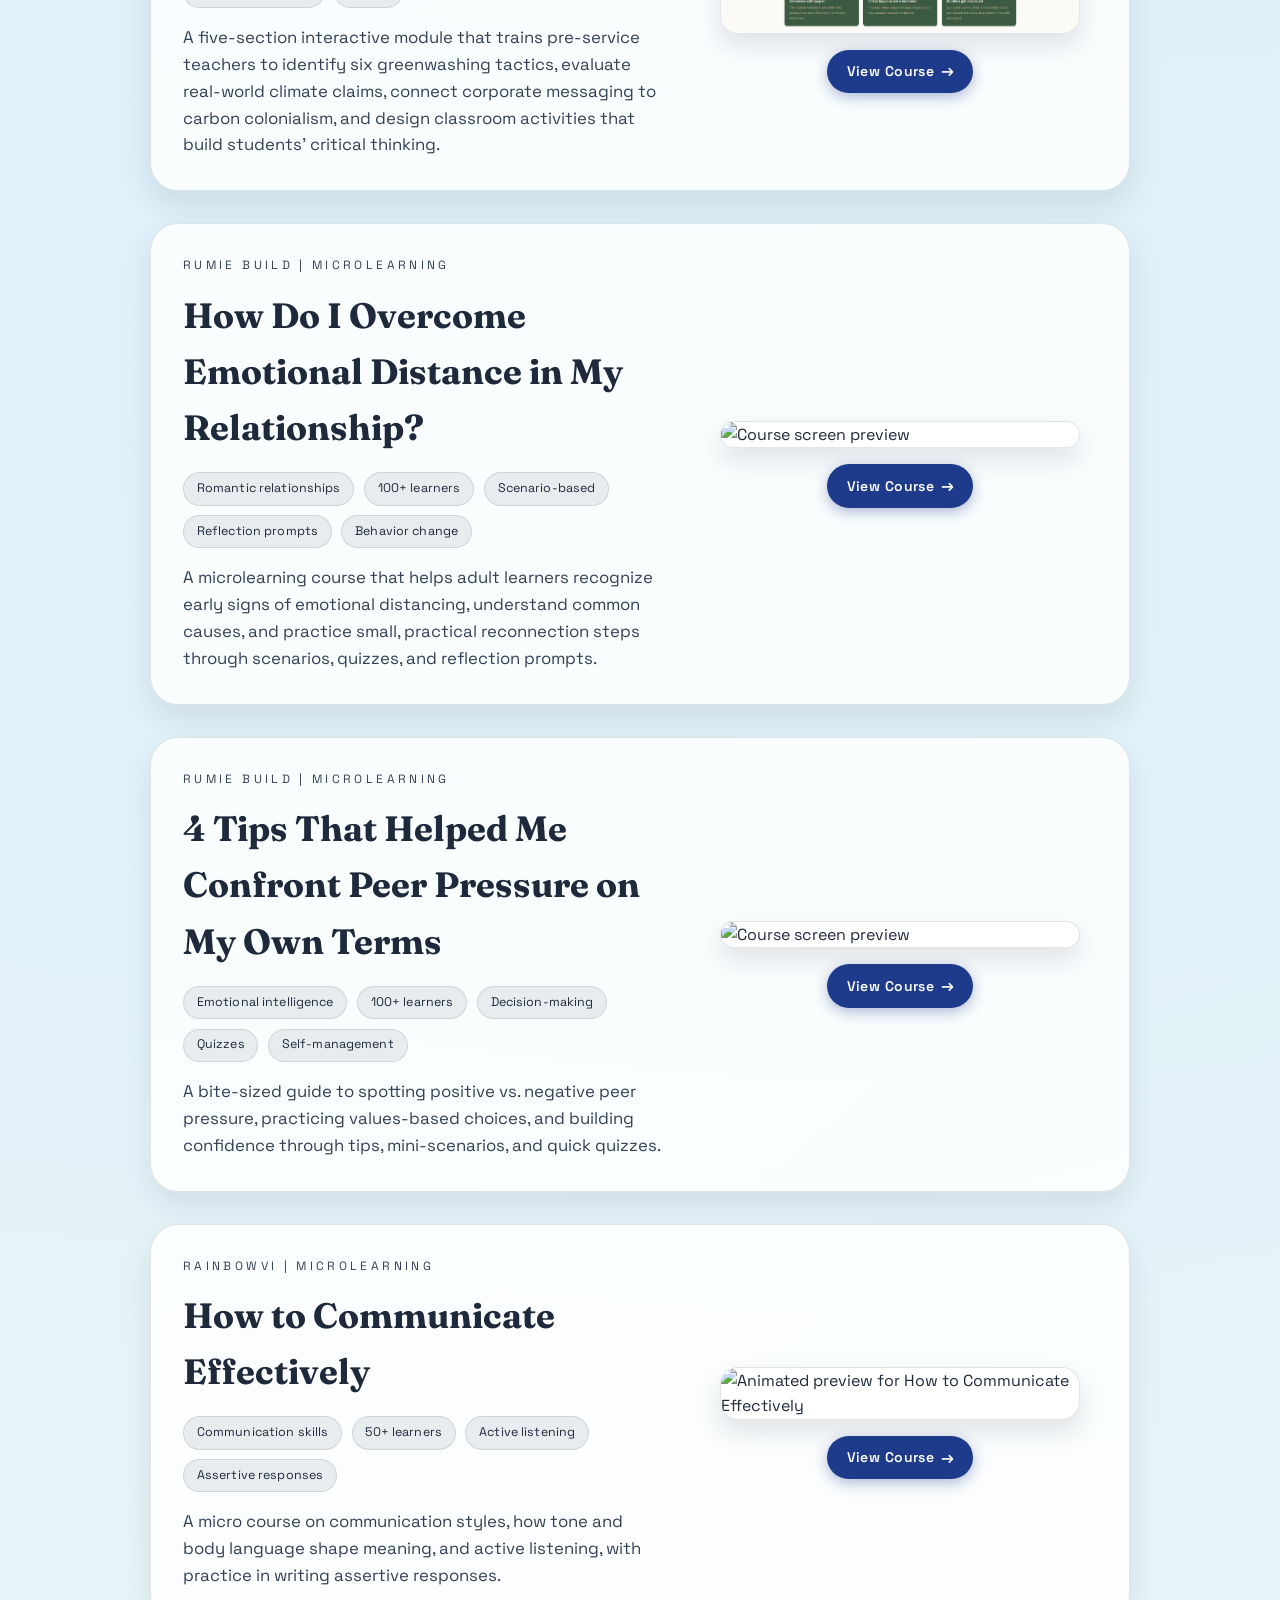
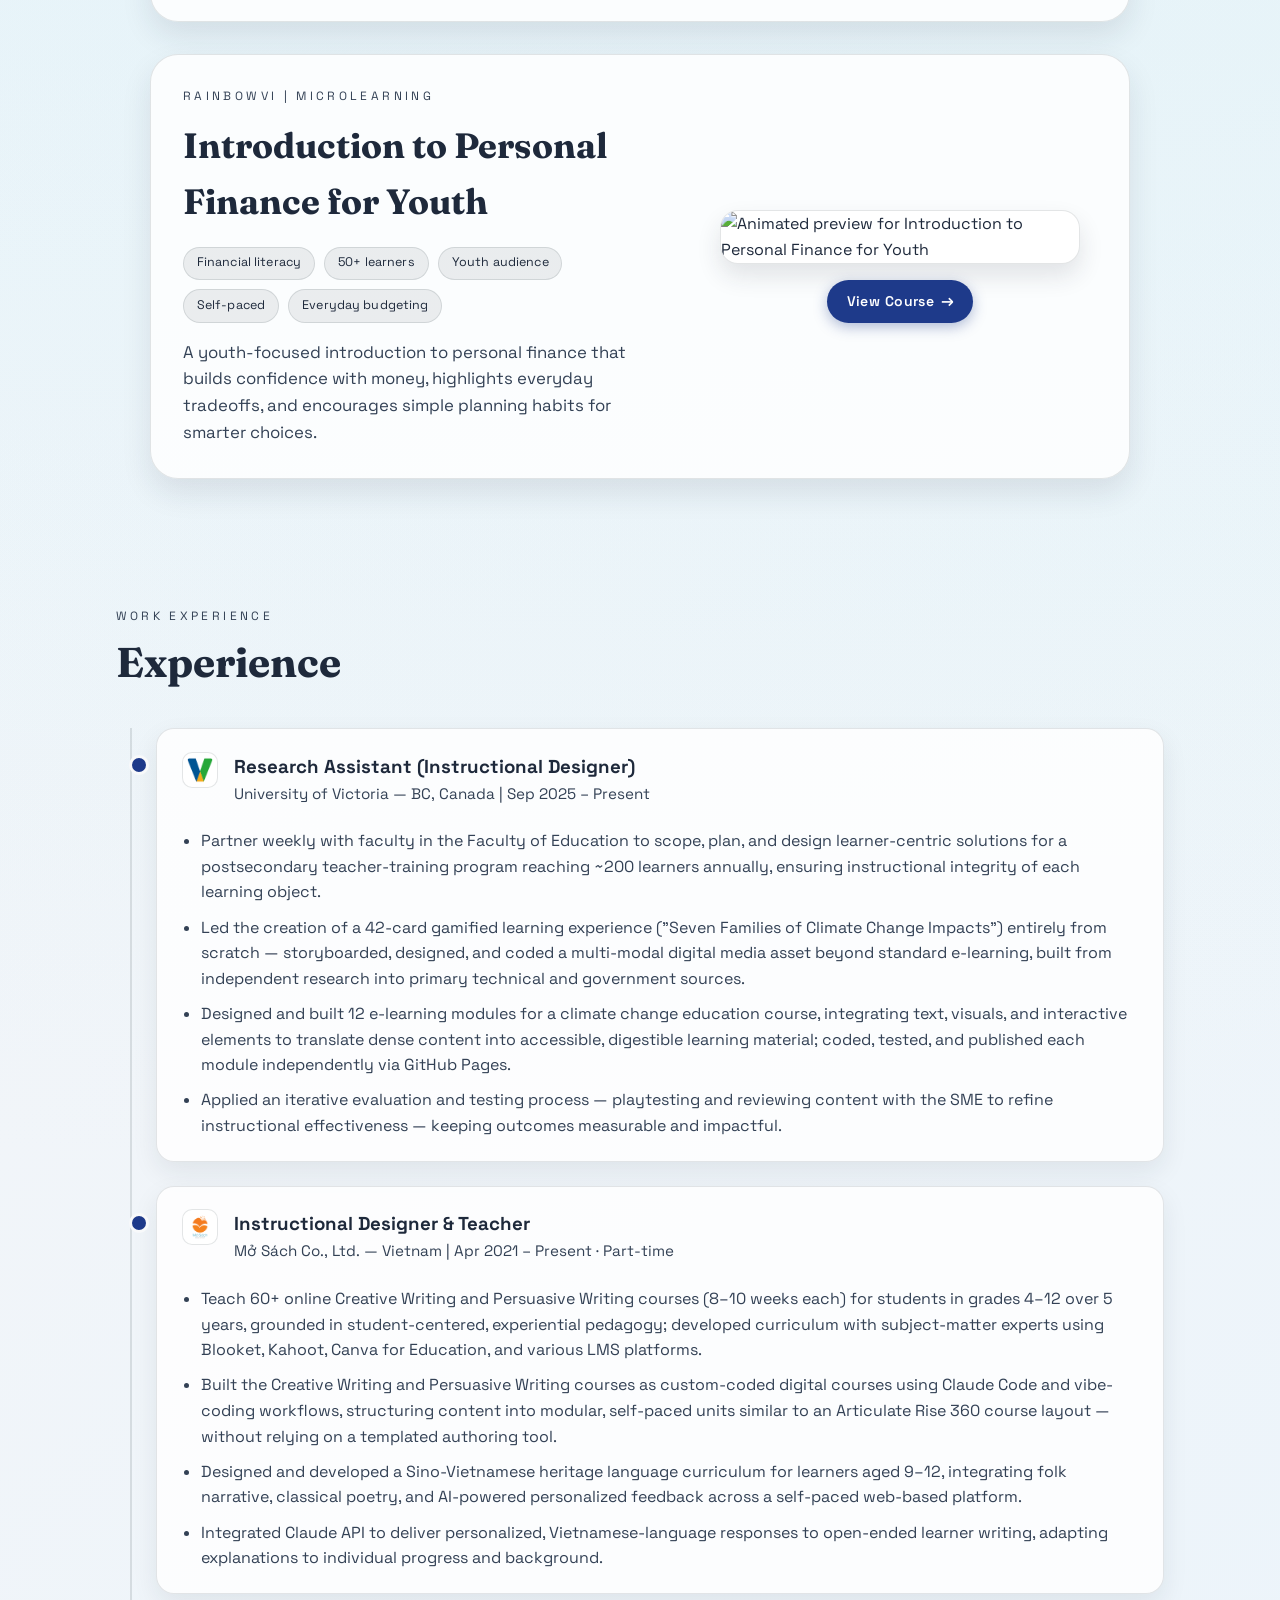
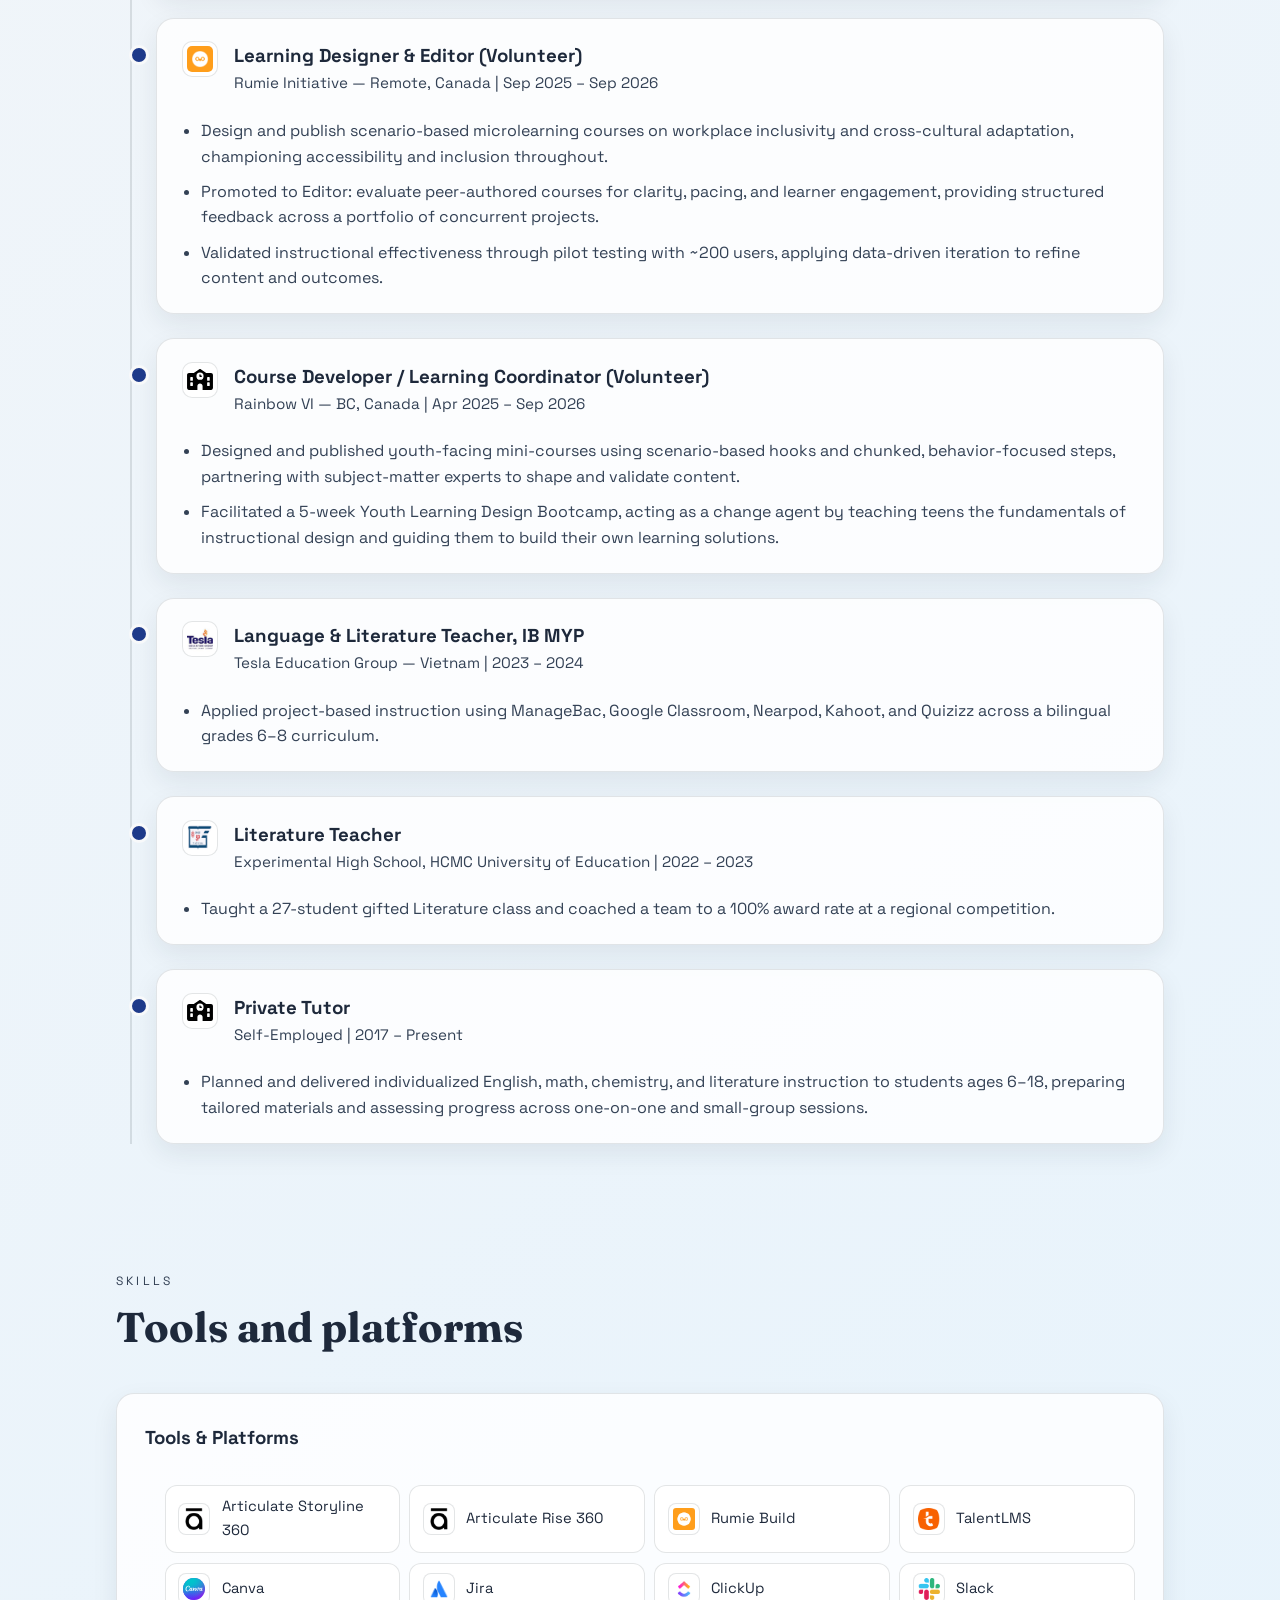
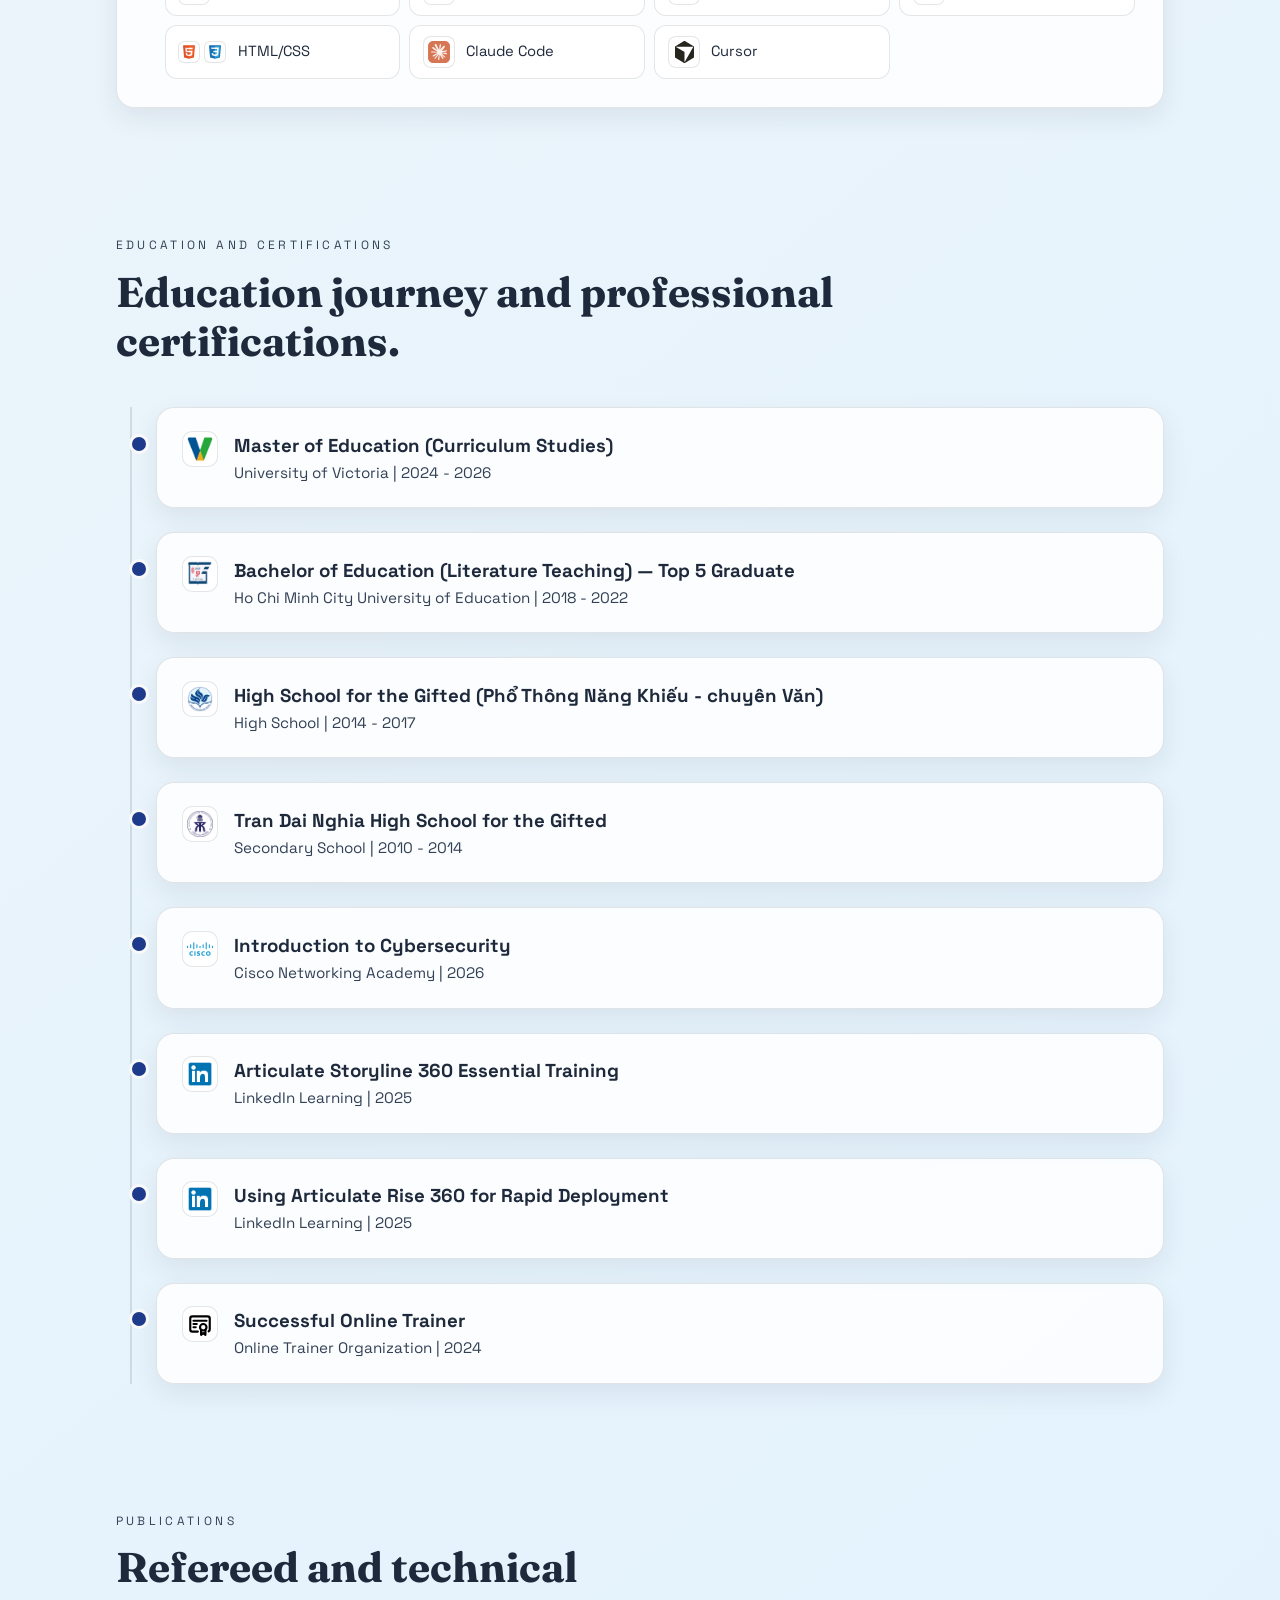
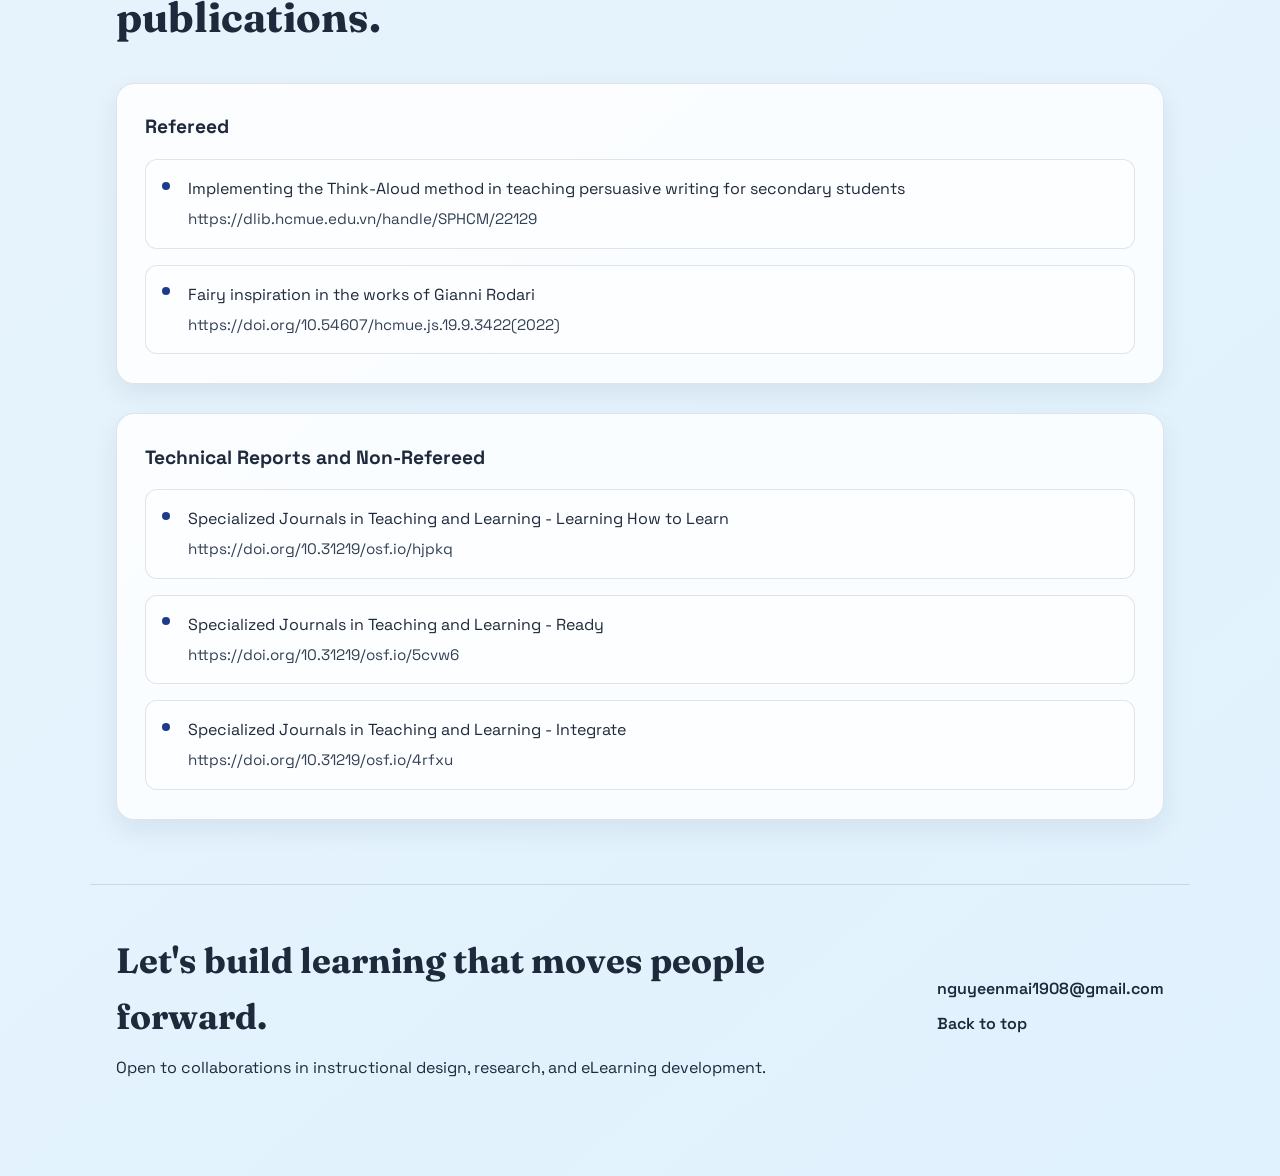
==== commit c569894b: "feat: rewrite NovaBridge course intro and add resume PDF Replace the NovaBridge project copy with th" ====
--- a/index.html
+++ b/index.html
@@ -149,31 +149,26 @@
                         <article class="project-item">
                             <div class="project-info">
                                 <p class="eyebrow">
-                                    Instructional Design · Branching Simulation · Claude API
+                                    Instructional Design · Scenario-Based Learning · Claude Code
                                 </p>
                                 <h3>
                                     The Conversation You've Been Avoiding
                                 </h3>
                                 <div class="project-tags">
                                     <span>Scenario-based learning</span>
-                                    <span>Branching simulation</span>
+                                    <span>Cognitive-level split</span>
                                     <span>Behavioral gap</span>
-                                    <span>Claude API</span>
-                                    <span>ADDIE</span>
-                                    <span>45 min</span>
-                                </div>
-                                <p class="lead">
-                                    Designed and built a 45-minute web-based
-                                    performance conversation course for new managers
-                                    at a fictional SaaS company — diagnosing a
-                                    <em>behavioral gap</em>, not a knowledge gap, as
-                                    the root cause of avoidance. Features a branching
-                                    simulation with three decision paths, composite
-                                    manager personas grounded in real avoidance
-                                    patterns, and Claude API integration for
-                                    personalised AI coaching feedback. Built in
-                                    vanilla HTML/CSS/JS using Cursor and Claude Code.
-                                </p>
+                                    <span>WCAG 2.2 AA</span>
+                                    <span>12 screens</span>
+                                    <span>15 min</span>
+                                </div>
+                                <div class="project-details">
+                                    <p><strong>Introduction:</strong> NovaBridge, a fictional SaaS company, promoted 14 individual contributors into management in 18 months with no training. Turnover on their teams hit 34%.</p>
+                                    <p>Version one was a 45-minute course built around a branching simulation. Pilot feedback was blunt: learners were confused, and the scope didn't fit the runtime. It asked people to apply a framework before establishing why the avoidance happens in the first place.</p>
+                                    <p><strong>Solution:</strong> I split it into two courses by cognitive level. Course 1 builds understanding; Course 2 teaches the framework and the practice.</p>
+                                    <p>Course 1 runs 12 screens in about 15 minutes, with four objectives — each traceable to the screen that teaches it and the question that measures it. Learners meet three managers who avoid the same conversation for different reasons, diagnose which pattern is their own, and see what the silence costs. A four-question check closes it.</p>
+                                    <p>Built in vanilla HTML, CSS and JavaScript with Claude Code. Audited and remediated against WCAG 2.2 AA.</p>
+                                </div>
                             </div>
                             <div class="project-media">
                                 <img
@@ -454,16 +449,60 @@
                 <section id="work-experience" class="section">
                     <div class="section-heading">
                         <p class="eyebrow">Work Experience</p>
-                        <h2>Additional experience</h2>
+                        <h2>Experience</h2>
                     </div>
                     <div class="education-timeline experience-timeline">
+
                         <div class="timeline-item experience-item">
                             <div class="experience-summary">
                                 <div class="timeline-header">
                                     <img
                                         class="timeline-icon"
+                                        src="assets/icons/uvic.png"
+                                        alt="University of Victoria logo"
+                                    />
+                                    <div>
+                                        <h3>
+                                            <a
+                                                class="timeline-title-link"
+                                                href="https://www.uvic.ca/"
+                                                target="_blank"
+                                                rel="noreferrer"
+                                            >
+                                                Research Assistant (Instructional Designer)
+                                            </a>
+                                        </h3>
+                                        <p class="timeline-meta">
+                                            University of Victoria — BC, Canada | Sep 2025 – Present
+                                        </p>
+                                    </div>
+                                </div>
+                            </div>
+                            <div class="experience-body">
+                                <ul class="experience-list">
+                                    <li>
+                                        Partner weekly with faculty in the Faculty of Education to scope, plan, and design learner-centric solutions for a postsecondary teacher-training program reaching ~200 learners annually, ensuring instructional integrity of each learning object.
+                                    </li>
+                                    <li>
+                                        Led the creation of a 42-card gamified learning experience ("Seven Families of Climate Change Impacts") entirely from scratch — storyboarded, designed, and coded a multi-modal digital media asset beyond standard e-learning, built from independent research into primary technical and government sources.
+                                    </li>
+                                    <li>
+                                        Designed and built 12 e-learning modules for a climate change education course, integrating text, visuals, and interactive elements to translate dense content into accessible, digestible learning material; coded, tested, and published each module independently via GitHub Pages.
+                                    </li>
+                                    <li>
+                                        Applied an iterative evaluation and testing process — playtesting and reviewing content with the SME to refine instructional effectiveness — keeping outcomes measurable and impactful.
+                                    </li>
+                                </ul>
+                            </div>
+                        </div>
+
+                        <div class="timeline-item experience-item">
+                            <div class="experience-summary">
+                                <div class="timeline-header">
+                                    <img
+                                        class="timeline-icon"
                                         src="assets/icons/mosach.png"
-                                        alt="Mo Sach Center logo"
+                                        alt="Mo Sach Co. logo"
                                     />
                                     <div>
                                         <h3>
@@ -473,13 +512,11 @@
                                                 target="_blank"
                                                 rel="noreferrer"
                                             >
-                                                Creative Reading and Writing
-                                                Teacher
+                                                Instructional Designer &amp; Teacher
                                             </a>
                                         </h3>
                                         <p class="timeline-meta">
-                                            Mo Sach (Open Book) Center | HCMC,
-                                            Vietnam | 02/2021 - Present
+                                            Mở Sách Co., Ltd. — Vietnam | Apr 2021 – Present · Part-time
                                         </p>
                                     </div>
                                 </div>
@@ -487,30 +524,91 @@
                             <div class="experience-body">
                                 <ul class="experience-list">
                                     <li>
-                                        Delivered learner-centered instruction
-                                        grounded in critical pedagogy for
-                                        preschool to high school students in
-                                        reading and creative writing.
-                                    </li>
-                                    <li>
-                                        Supported 150 students with reading and
-                                        writing difficulties using
-                                        evidence-based strategies (Read-Alouds,
-                                        Think-Alouds, scaffolding, process
-                                        writing).
-                                    </li>
-                                    <li>
-                                        Designed curricula and delivered 60
-                                        courses in storytelling (Grades 4-6) and
-                                        persuasive writing (Grades 7-11) over
-                                        five years.
-                                    </li>
-                                    <li>
-                                        Developed and delivered online and
-                                        blended courses using Articulate
-                                        Storyline 360, TalentLMS, Google
-                                        Workspace, Microsoft tools, Nearpod, and
-                                        Padlet.
+                                        Teach 60+ online Creative Writing and Persuasive Writing courses (8–10 weeks each) for students in grades 4–12 over 5 years, grounded in student-centered, experiential pedagogy; developed curriculum with subject-matter experts using Blooket, Kahoot, Canva for Education, and various LMS platforms.
+                                    </li>
+                                    <li>
+                                        Built the Creative Writing and Persuasive Writing courses as custom-coded digital courses using Claude Code and vibe-coding workflows, structuring content into modular, self-paced units similar to an Articulate Rise 360 course layout — without relying on a templated authoring tool.
+                                    </li>
+                                    <li>
+                                        Designed and developed a Sino-Vietnamese heritage language curriculum for learners aged 9–12, integrating folk narrative, classical poetry, and AI-powered personalized feedback across a self-paced web-based platform.
+                                    </li>
+                                    <li>
+                                        Integrated Claude API to deliver personalized, Vietnamese-language responses to open-ended learner writing, adapting explanations to individual progress and background.
+                                    </li>
+                                </ul>
+                            </div>
+                        </div>
+
+                        <div class="timeline-item experience-item">
+                            <div class="experience-summary">
+                                <div class="timeline-header">
+                                    <img
+                                        class="timeline-icon"
+                                        src="assets/icons/rumie.png"
+                                        alt="Rumie Initiative logo"
+                                    />
+                                    <div>
+                                        <h3>
+                                            <a
+                                                class="timeline-title-link"
+                                                href="https://rumie.org/"
+                                                target="_blank"
+                                                rel="noreferrer"
+                                            >
+                                                Learning Designer &amp; Editor (Volunteer)
+                                            </a>
+                                        </h3>
+                                        <p class="timeline-meta">
+                                            Rumie Initiative — Remote, Canada | Sep 2025 – Sep 2026
+                                        </p>
+                                    </div>
+                                </div>
+                            </div>
+                            <div class="experience-body">
+                                <ul class="experience-list">
+                                    <li>
+                                        Design and publish scenario-based microlearning courses on workplace inclusivity and cross-cultural adaptation, championing accessibility and inclusion throughout.
+                                    </li>
+                                    <li>
+                                        Promoted to Editor: evaluate peer-authored courses for clarity, pacing, and learner engagement, providing structured feedback across a portfolio of concurrent projects.
+                                    </li>
+                                    <li>
+                                        Validated instructional effectiveness through pilot testing with ~200 users, applying data-driven iteration to refine content and outcomes.
+                                    </li>
+                                </ul>
+                            </div>
+                        </div>
+
+                        <div class="timeline-item experience-item">
+                            <div class="experience-summary">
+                                <div class="timeline-header">
+                                    <img
+                                        class="timeline-icon"
+                                        src="assets/icons/school.svg"
+                                        alt="Rainbow VI logo"
+                                    />
+                                    <div>
+                                        <h3>
+                                            <a
+                                                class="timeline-title-link"
+                                                href="#"
+                                            >
+                                                Course Developer / Learning Coordinator (Volunteer)
+                                            </a>
+                                        </h3>
+                                        <p class="timeline-meta">
+                                            Rainbow VI — BC, Canada | Apr 2025 – Sep 2026
+                                        </p>
+                                    </div>
+                                </div>
+                            </div>
+                            <div class="experience-body">
+                                <ul class="experience-list">
+                                    <li>
+                                        Designed and published youth-facing mini-courses using scenario-based hooks and chunked, behavior-focused steps, partnering with subject-matter experts to shape and validate content.
+                                    </li>
+                                    <li>
+                                        Facilitated a 5-week Youth Learning Design Bootcamp, acting as a change agent by teaching teens the fundamentals of instructional design and guiding them to build their own learning solutions.
                                     </li>
                                 </ul>
                             </div>
@@ -532,13 +630,11 @@
                                                 target="_blank"
                                                 rel="noreferrer"
                                             >
-                                                Language &amp; Literature
-                                                Teacher, IB Middle Years Program
+                                                Language &amp; Literature Teacher, IB MYP
                                             </a>
                                         </h3>
                                         <p class="timeline-meta">
-                                            Tesla Education Group | HCMC,
-                                            Vietnam | 08/2023 - 07/2024
+                                            Tesla Education Group — Vietnam | 2023 – 2024
                                         </p>
                                     </div>
                                 </div>
@@ -546,59 +642,7 @@
                             <div class="experience-body">
                                 <ul class="experience-list">
                                     <li>
-                                        Developed Vietnamese Language and
-                                        Literature curriculum aligned to IB
-                                        framework for grades 6-9.
-                                    </li>
-                                    <li>
-                                        Implemented project-based,
-                                        student-centered learning with LMS tools
-                                        for 20 students.
-                                    </li>
-                                    <li>
-                                        Organized Book Week and established a
-                                        Book Club for 20 students.
-                                    </li>
-                                </ul>
-                            </div>
-                        </div>
-
-                        <div class="timeline-item experience-item">
-                            <div class="experience-summary">
-                                <div class="timeline-header">
-                                    <img
-                                        class="timeline-icon"
-                                        src="assets/icons/facebook.png"
-                                        alt="Facebook logo"
-                                    />
-                                    <div>
-                                        <h3>
-                                            <a
-                                                class="timeline-title-link"
-                                                href="https://www.facebook.com/profile.php?id=61566925675078"
-                                                target="_blank"
-                                                rel="noreferrer"
-                                            >
-                                                Literature Teacher
-                                            </a>
-                                        </h3>
-                                        <p class="timeline-meta">
-                                            Self-employed | HCMC, Vietnam |
-                                            09/2022 - 06/2024
-                                        </p>
-                                    </div>
-                                </div>
-                            </div>
-                            <div class="experience-body">
-                                <ul class="experience-list">
-                                    <li>
-                                        Taught extra Literature classes for
-                                        grades 6-8 to build writing, reading,
-                                        and grammar skills.
-                                    </li>
-                                    <li>
-                                        Organized a project-based Book Month for
-                                        35 students in Tan Binh District.
+                                        Applied project-based instruction using ManageBac, Google Classroom, Nearpod, Kahoot, and Quizizz across a bilingual grades 6–8 curriculum.
                                     </li>
                                 </ul>
                             </div>
@@ -624,37 +668,15 @@
                                             </a>
                                         </h3>
                                         <p class="timeline-meta">
-                                            Experimental High School, HCMC
-                                            University of Education | 09/2022 -
-                                            08/2023
+                                            Experimental High School, HCMC University of Education | 2022 – 2023
                                         </p>
                                     </div>
                                 </div>
                             </div>
                             <div class="experience-body">
-                                <p class="experience-note">
-                                    One of five top high schools in HCMC,
-                                    affiliated with the University of Education.
-                                </p>
                                 <ul class="experience-list">
                                     <li>
-                                        Instructed a gifted Literature class of
-                                        27 students.
-                                    </li>
-                                    <li>
-                                        Led a team of 7 gifted students to
-                                        prizes in the 30/04 Olympic contest
-                                        (100% success rate).
-                                    </li>
-                                    <li>
-                                        Orchestrated learning projects including
-                                        novel adaptations, writing articles, and
-                                        reading weeks.
-                                    </li>
-                                    <li>
-                                        Cultivated teamwork, creativity, and
-                                        critical thinking in a collaborative
-                                        classroom environment.
+                                        Taught a 27-student gifted Literature class and coached a team to a 100% award rate at a regional competition.
                                     </li>
                                 </ul>
                             </div>
@@ -665,24 +687,13 @@
                                 <div class="timeline-header">
                                     <img
                                         class="timeline-icon"
-                                        src="assets/icons/wellspring.png"
-                                        alt="Wellspring Saigon logo"
+                                        src="assets/icons/school.svg"
+                                        alt="Private Tutor"
                                     />
                                     <div>
-                                        <h3>
-                                            <a
-                                                class="timeline-title-link"
-                                                href="https://www.wellspring.edu.vn/co-so/wellspring-saigon"
-                                                target="_blank"
-                                                rel="noreferrer"
-                                            >
-                                                Librarian Teacher, Literature
-                                                Teacher (Internship)
-                                            </a>
-                                        </h3>
+                                        <h3>Private Tutor</h3>
                                         <p class="timeline-meta">
-                                            Wellspring Saigon International
-                                            Bilingual School | 02/2022 - 06/2022
+                                            Self-Employed | 2017 – Present
                                         </p>
                                     </div>
                                 </div>
@@ -690,22 +701,12 @@
                             <div class="experience-body">
                                 <ul class="experience-list">
                                     <li>
-                                        Organized reading projects including
-                                        Wellspring's Voices and Reading Week.
-                                    </li>
-                                    <li>
-                                        Implemented read-aloud picture books and
-                                        nonfiction to support diverse learning
-                                        styles.
-                                    </li>
-                                    <li>
-                                        Collaborated on classifying and
-                                        arranging library materials for easy
-                                        access.
+                                        Planned and delivered individualized English, math, chemistry, and literature instruction to students ages 6–18, preparing tailored materials and assessing progress across one-on-one and small-group sessions.
                                     </li>
                                 </ul>
                             </div>
                         </div>
+
                     </div>
                 </section>
 
--- a/styles.css
+++ b/styles.css
@@ -489,6 +489,25 @@
   margin-bottom: 0;
 }
 
+.project-details {
+  font-size: 1.05rem;
+  color: var(--muted);
+}
+
+.project-details p {
+  margin-bottom: 0.9rem;
+  line-height: 1.65;
+}
+
+.project-details p:last-child {
+  margin-bottom: 0;
+}
+
+.project-details strong {
+  color: var(--text);
+  font-weight: 600;
+}
+
 .project-meta {
   color: var(--muted);
   font-size: 0.95rem;
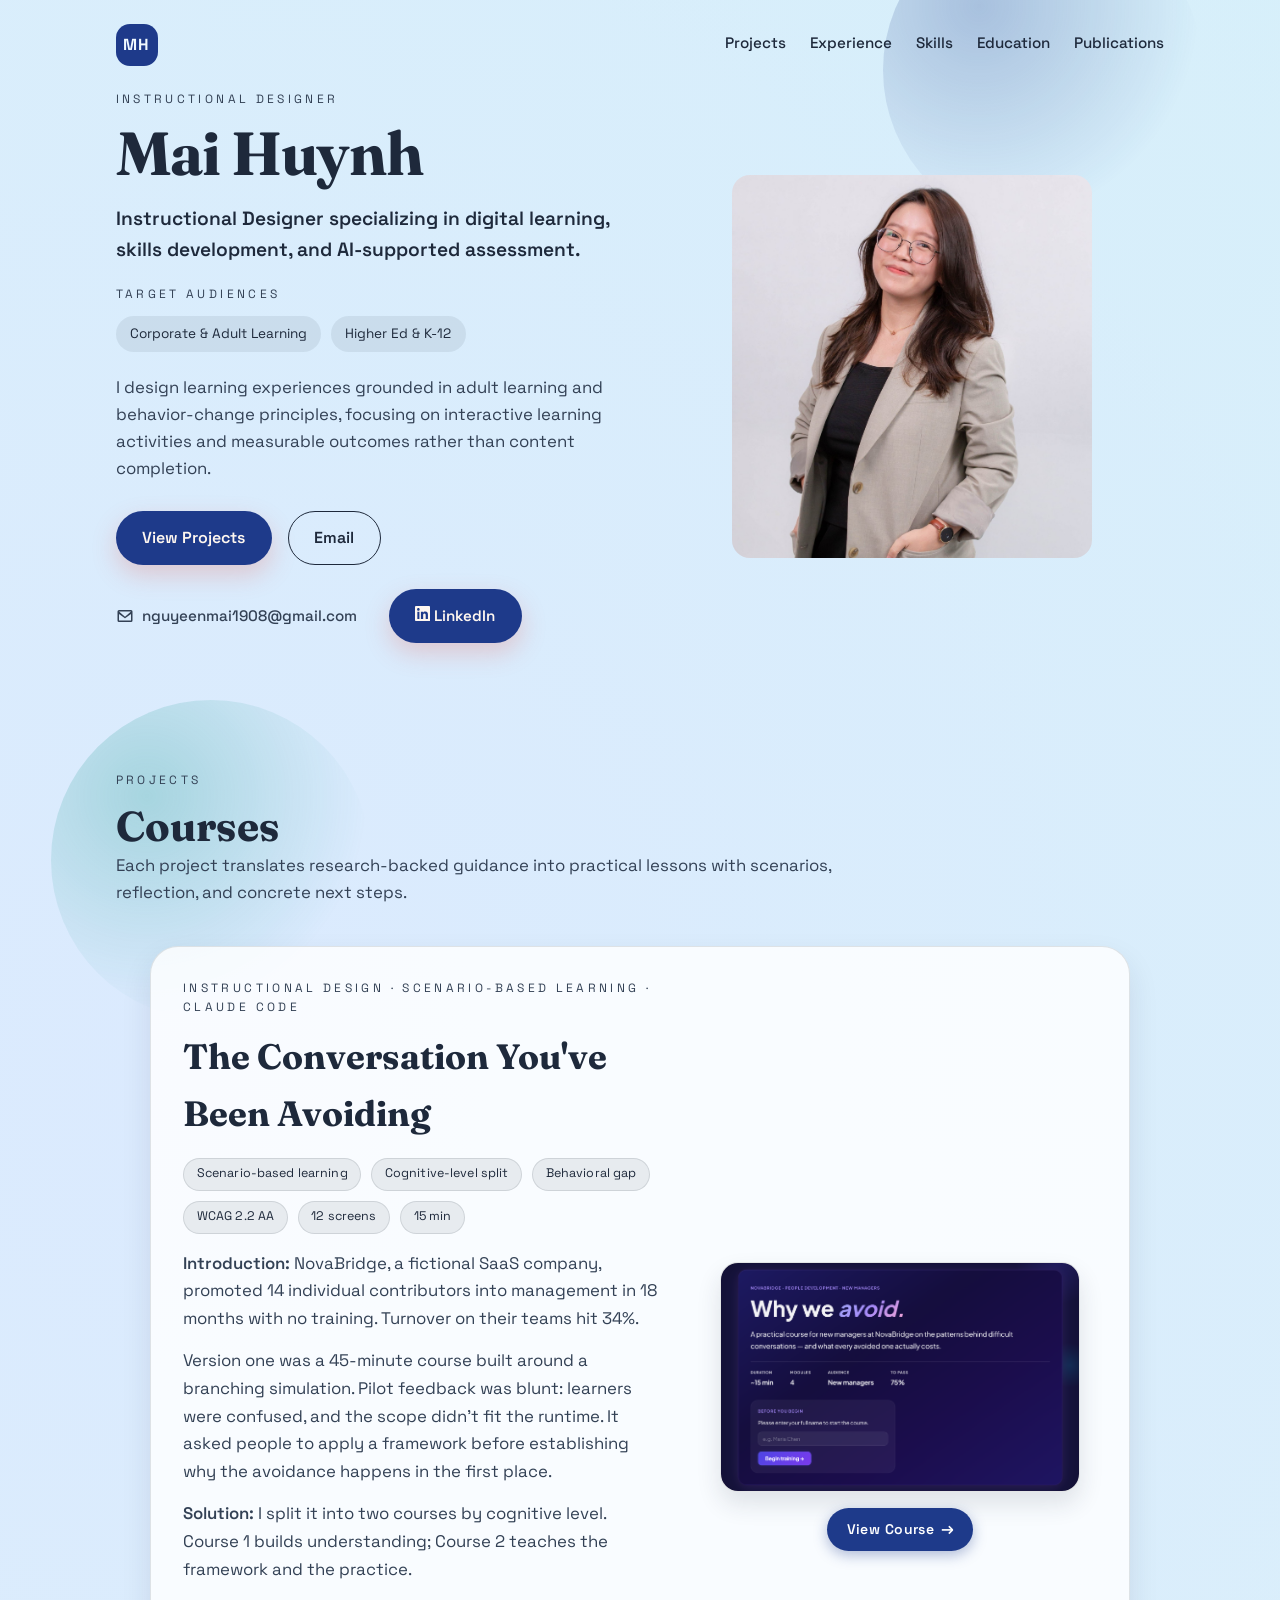
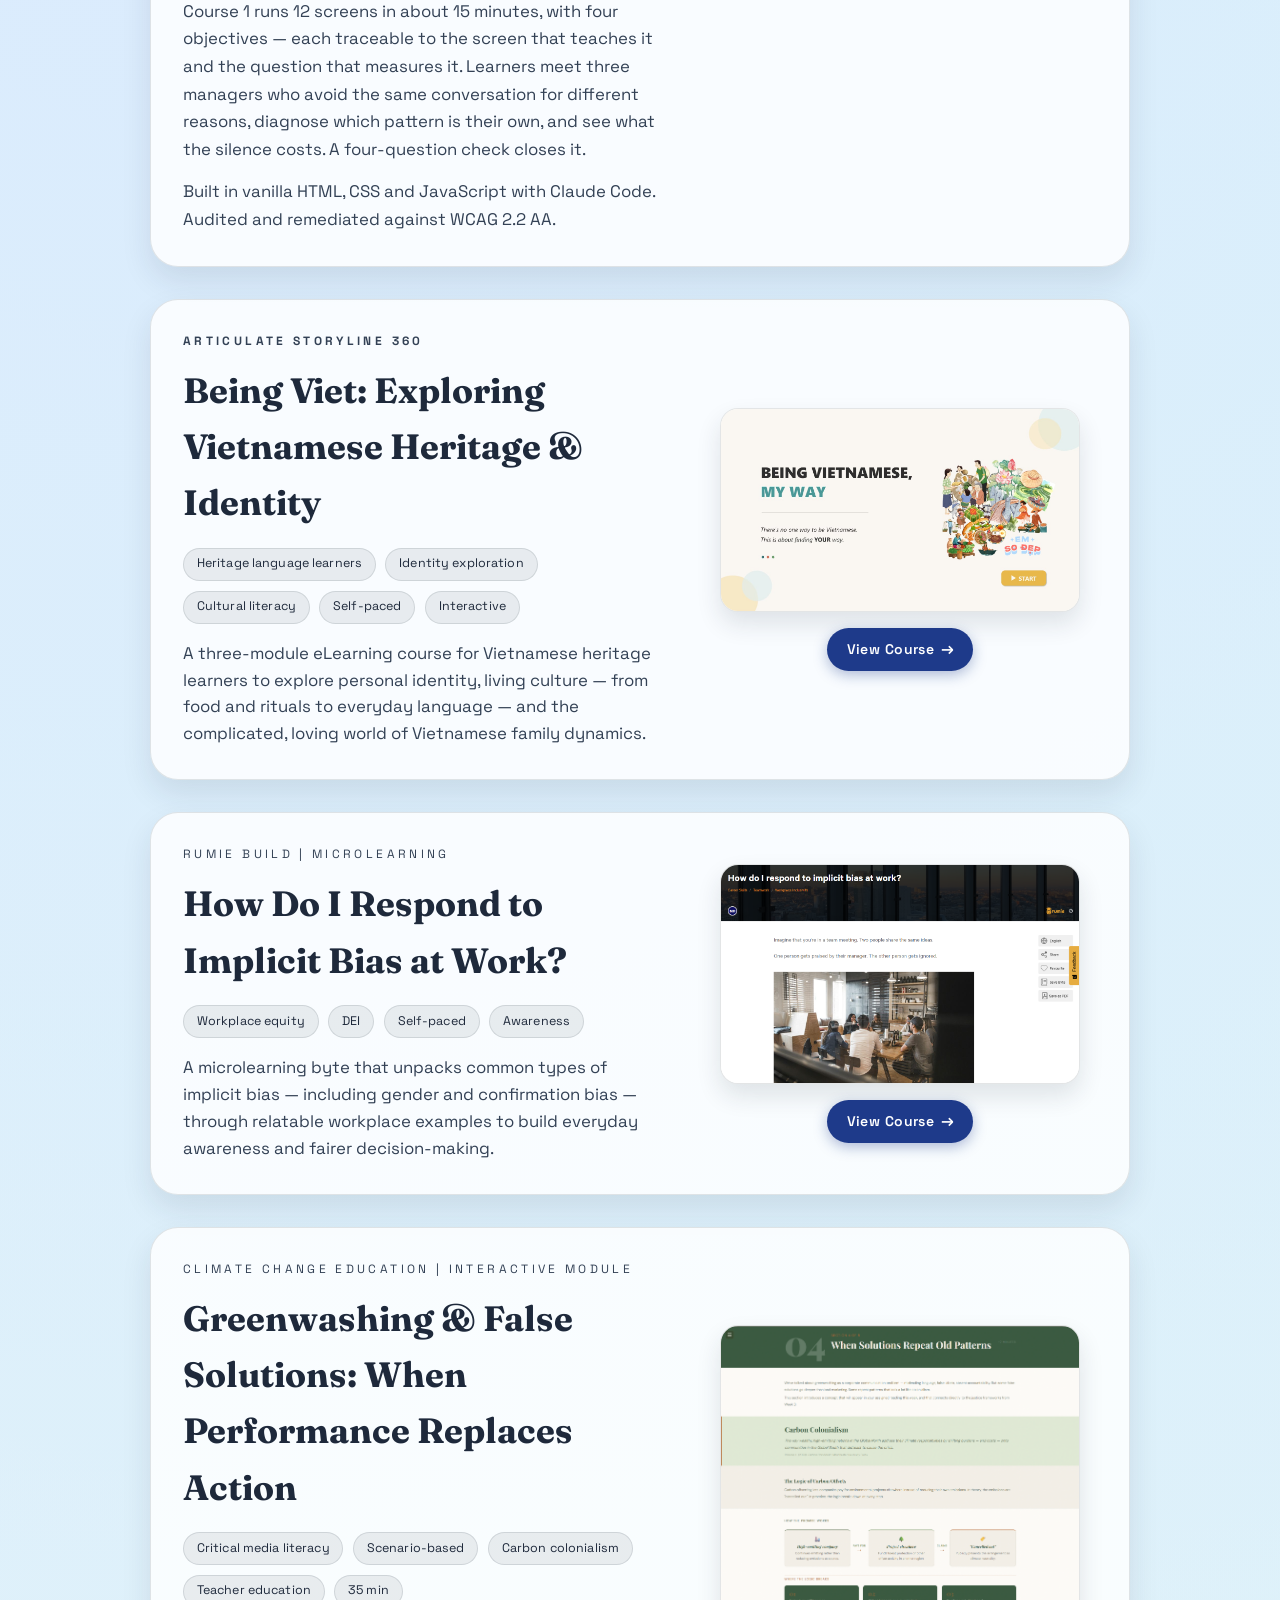
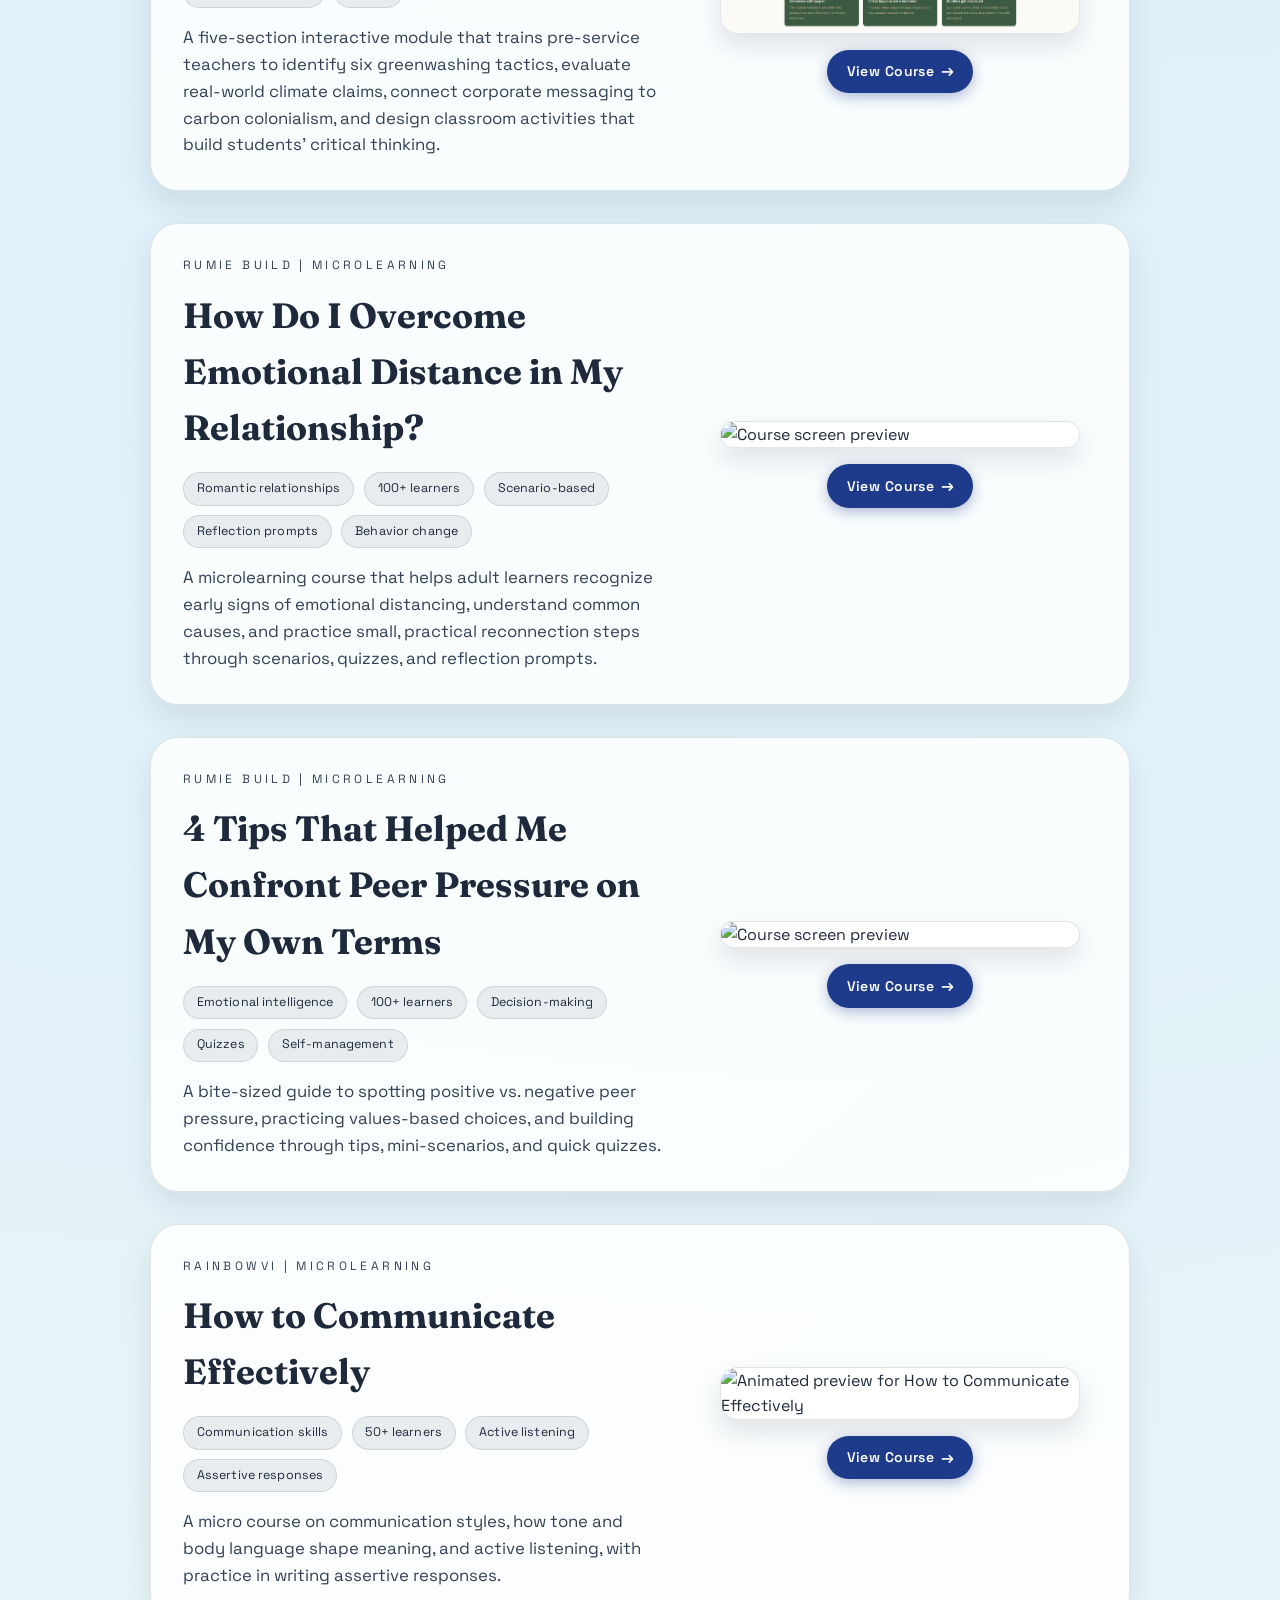
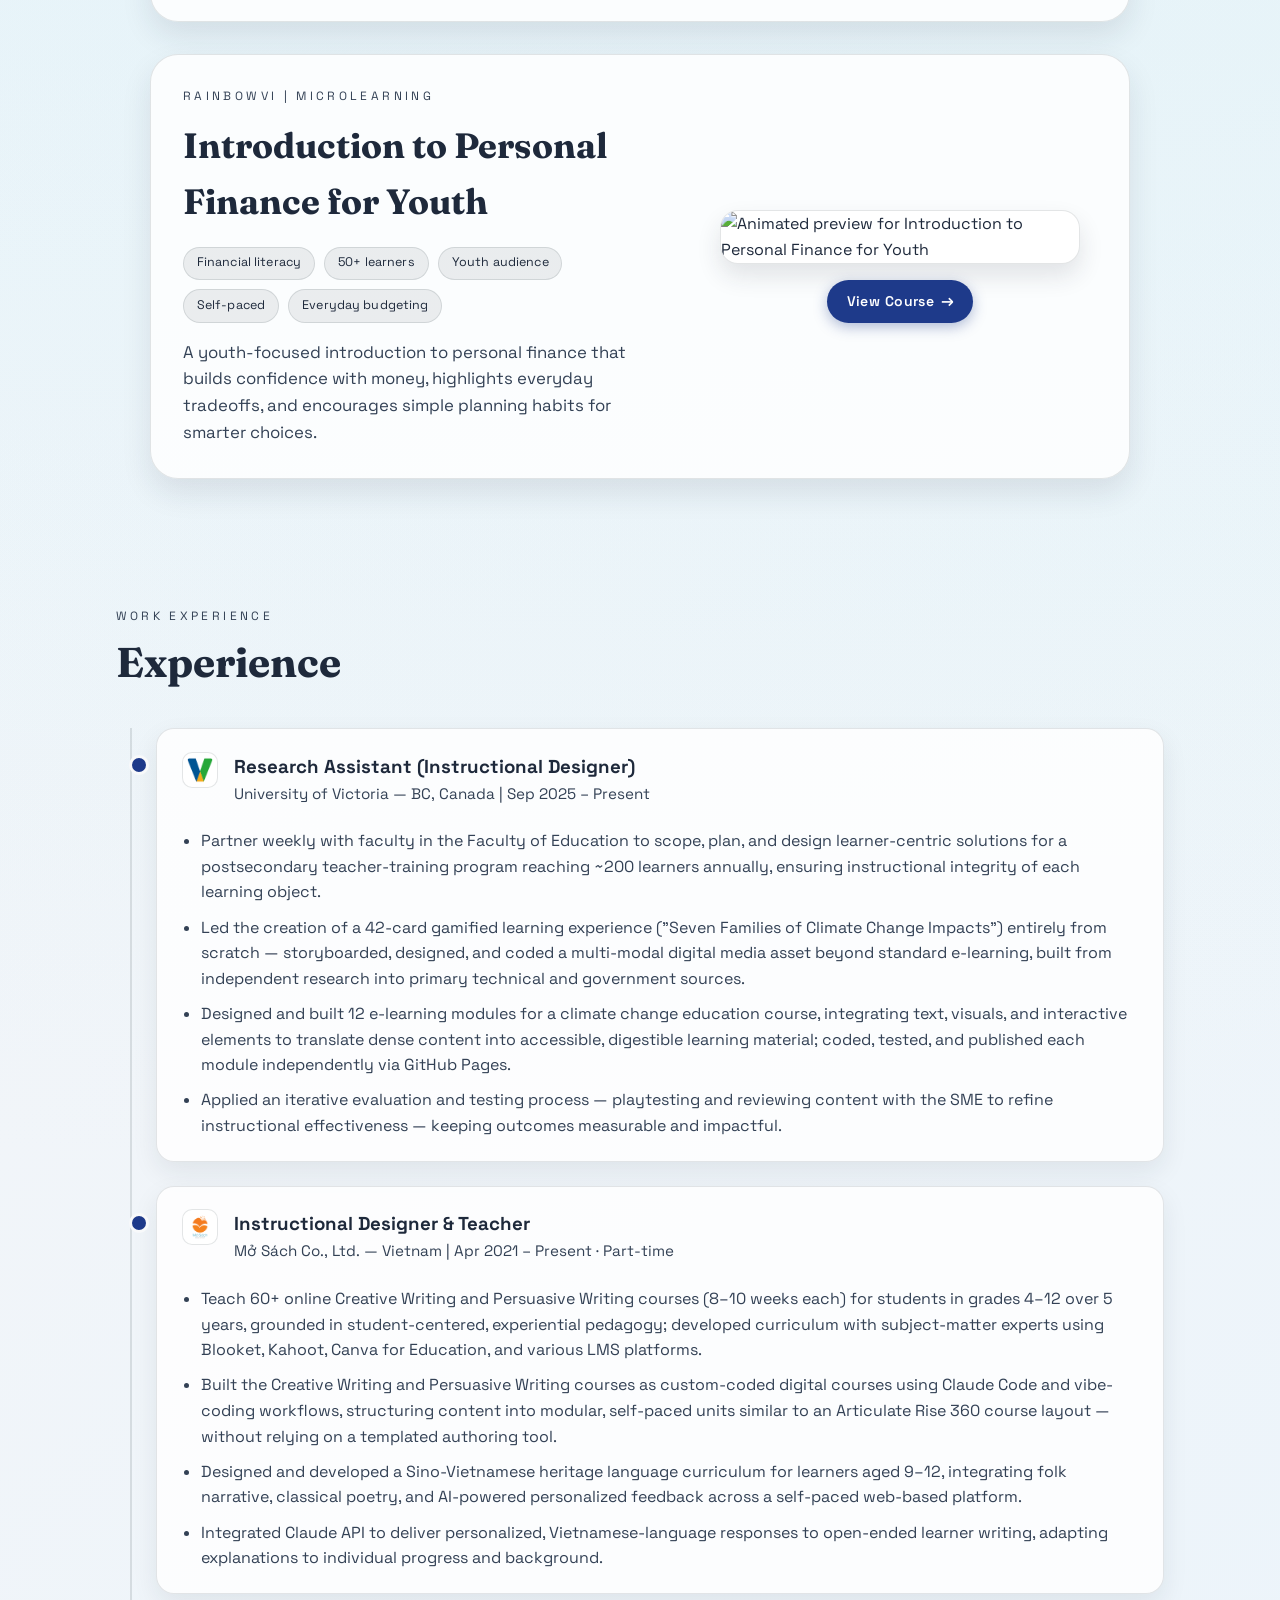
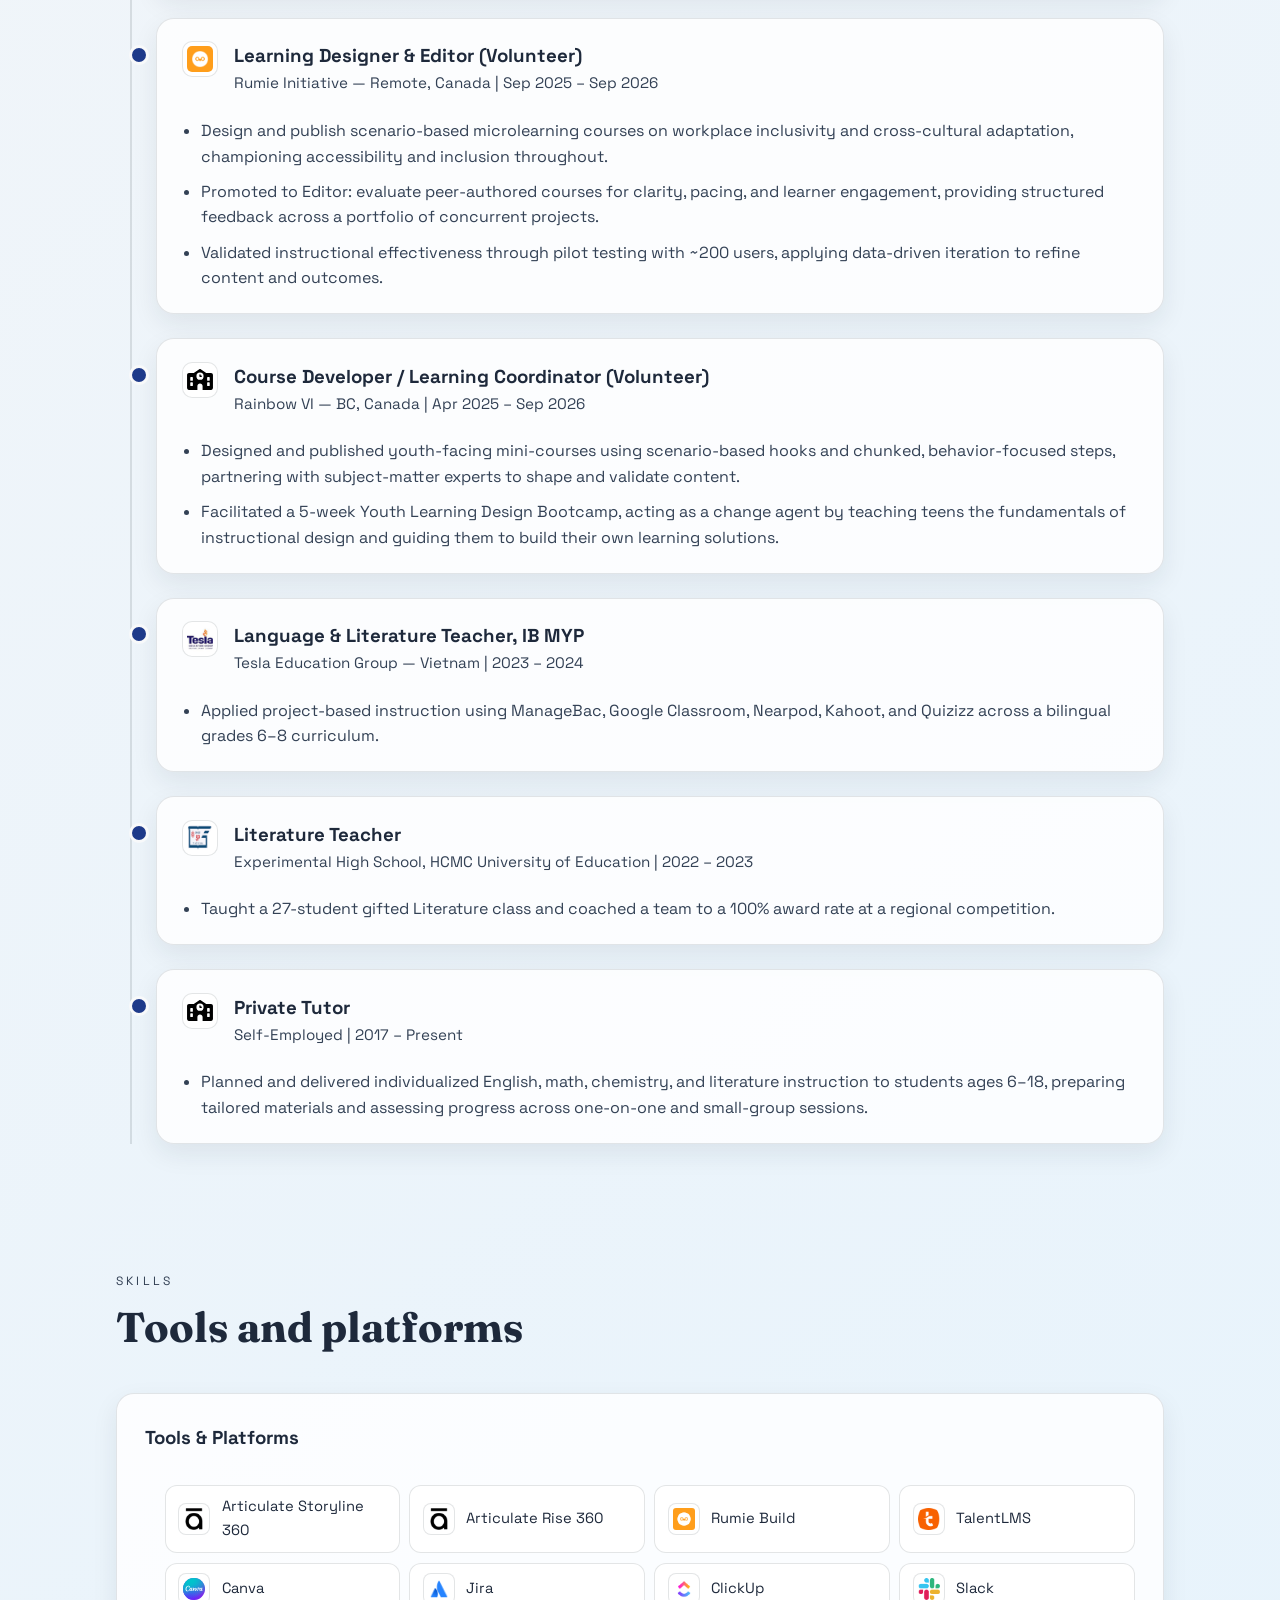
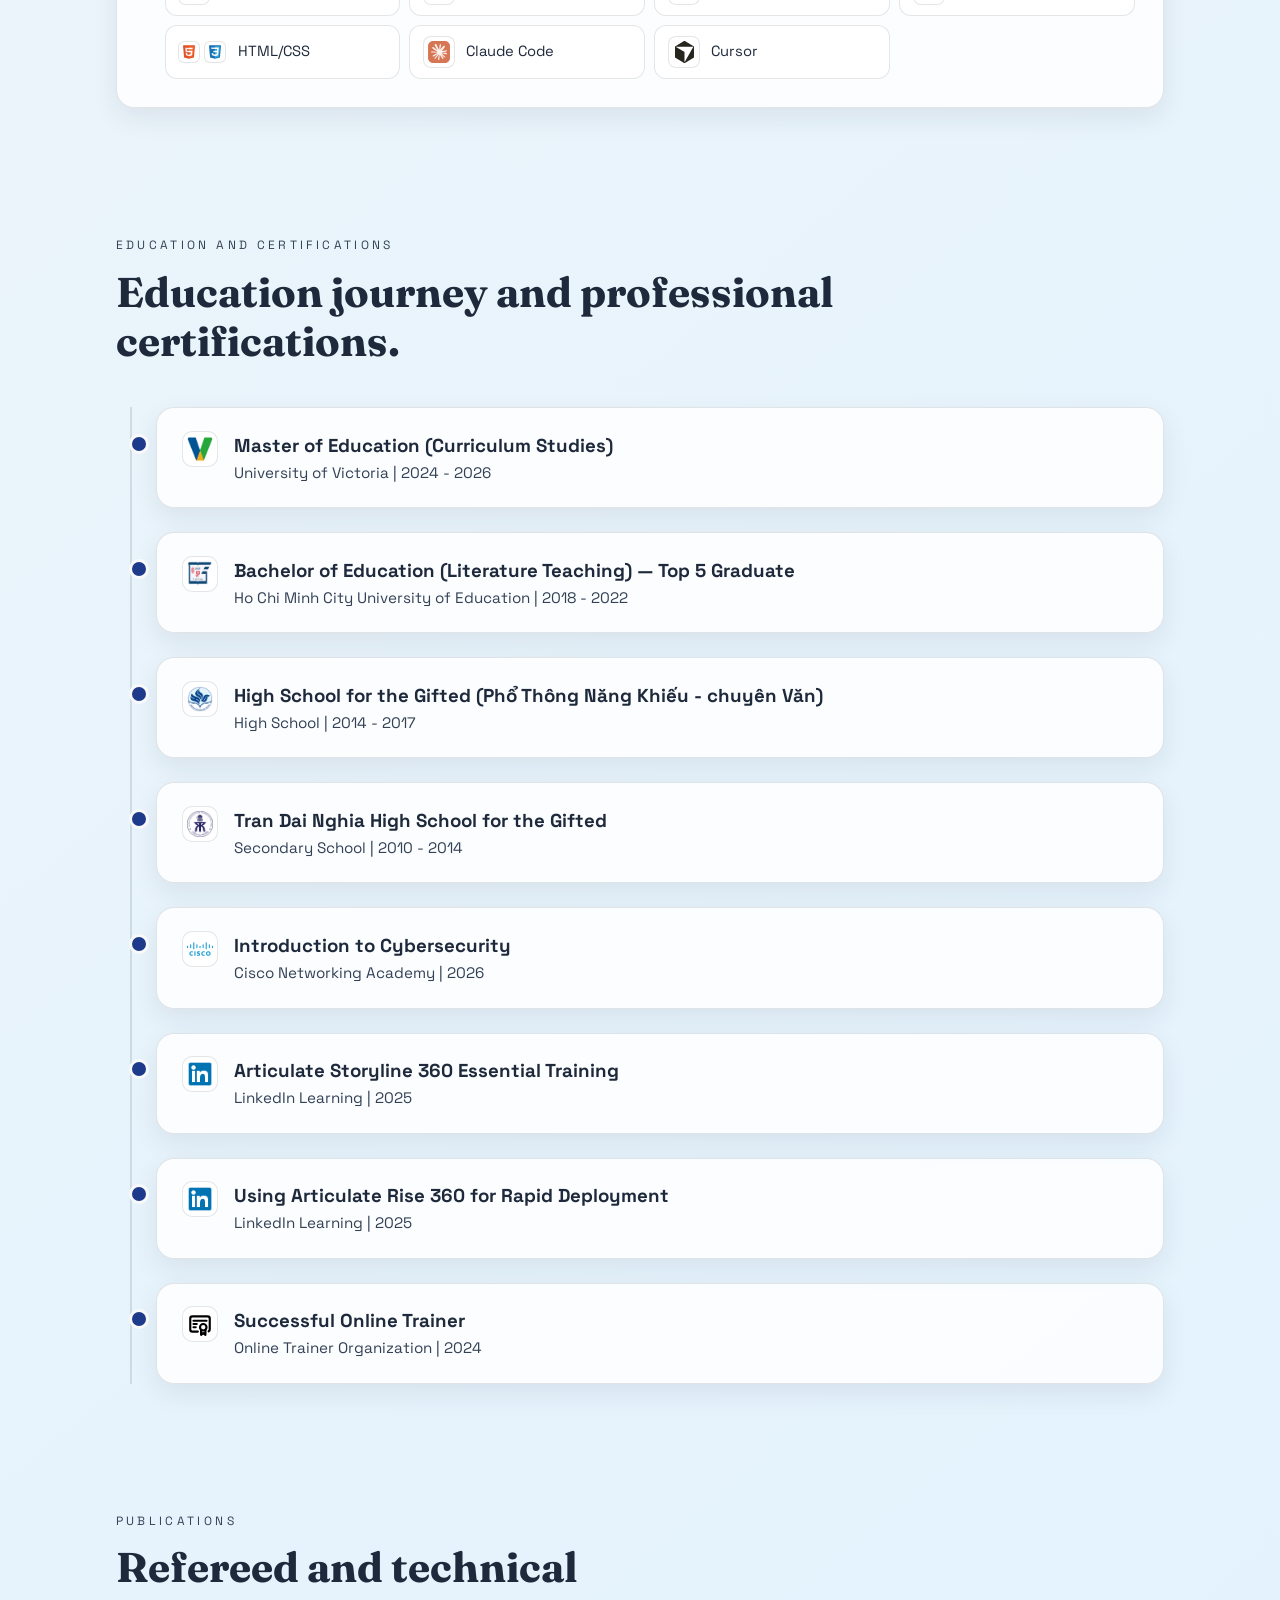
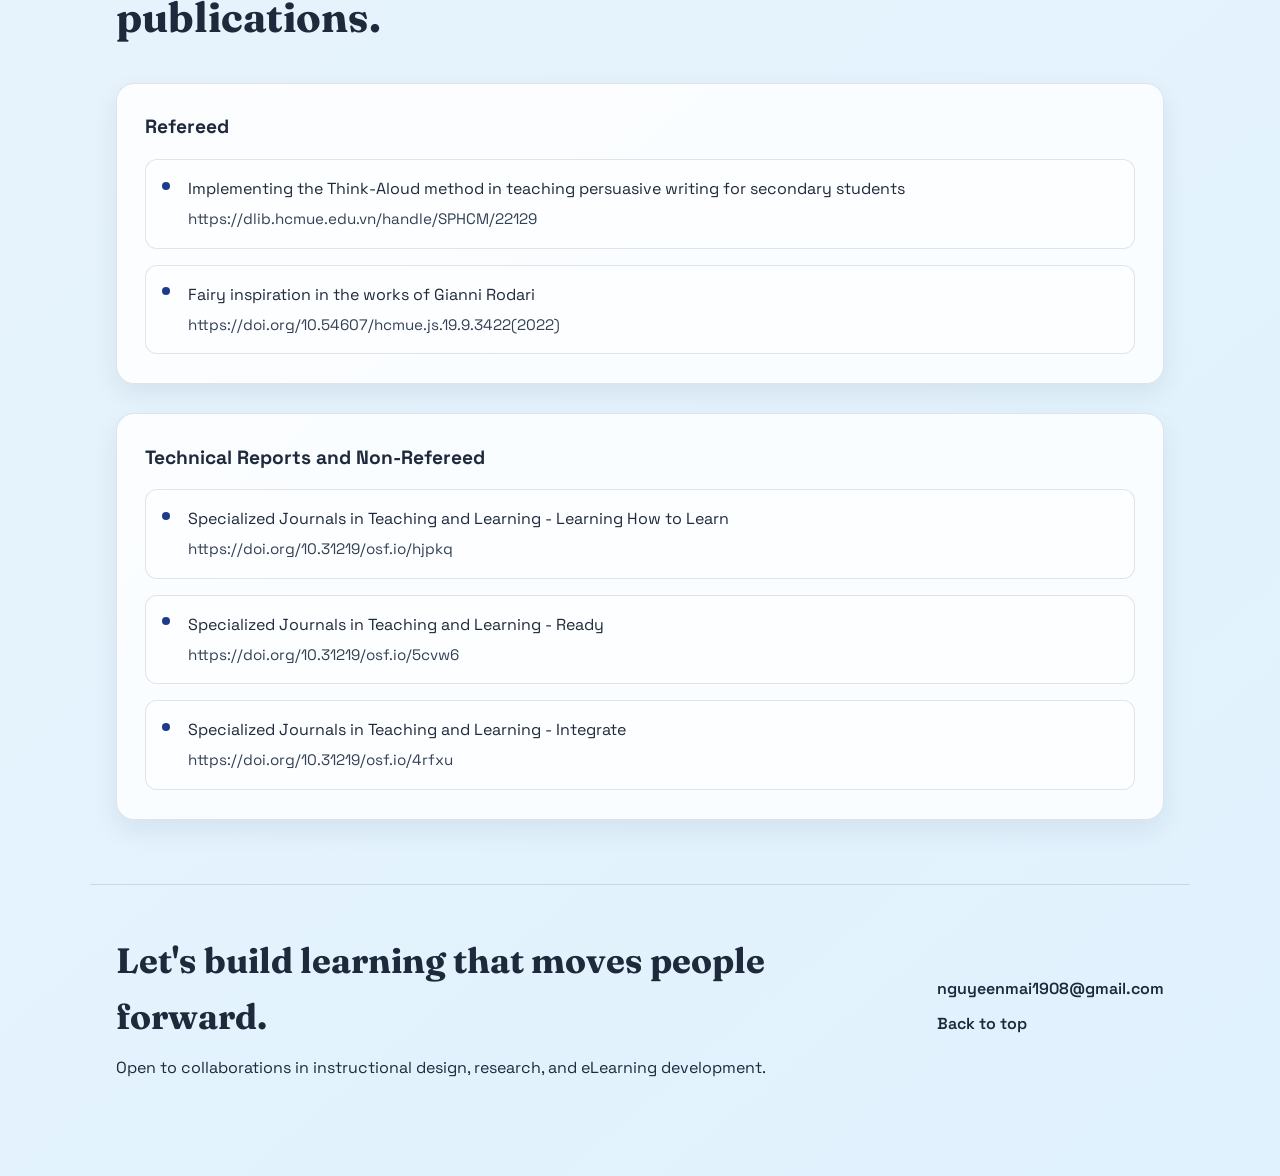
==== commit edd44a19: "feat: replace NovaBridge thumbnail with new course title screen Co-Authored-By: Claude Opus 5 (1M co" ====
--- a/index.html
+++ b/index.html
@@ -172,8 +172,8 @@
                             </div>
                             <div class="project-media">
                                 <img
-                                    src="image.png"
-                                    alt="Course preview for The Conversation You've Been Avoiding"
+                                    src="novabridge-why-we-avoid.png"
+                                    alt="Title screen of the NovaBridge course &quot;Why we avoid&quot; — ~15 minutes, 4 modules, for new managers, 75% to pass"
                                 />
                                 <a
                                     class="project-link"
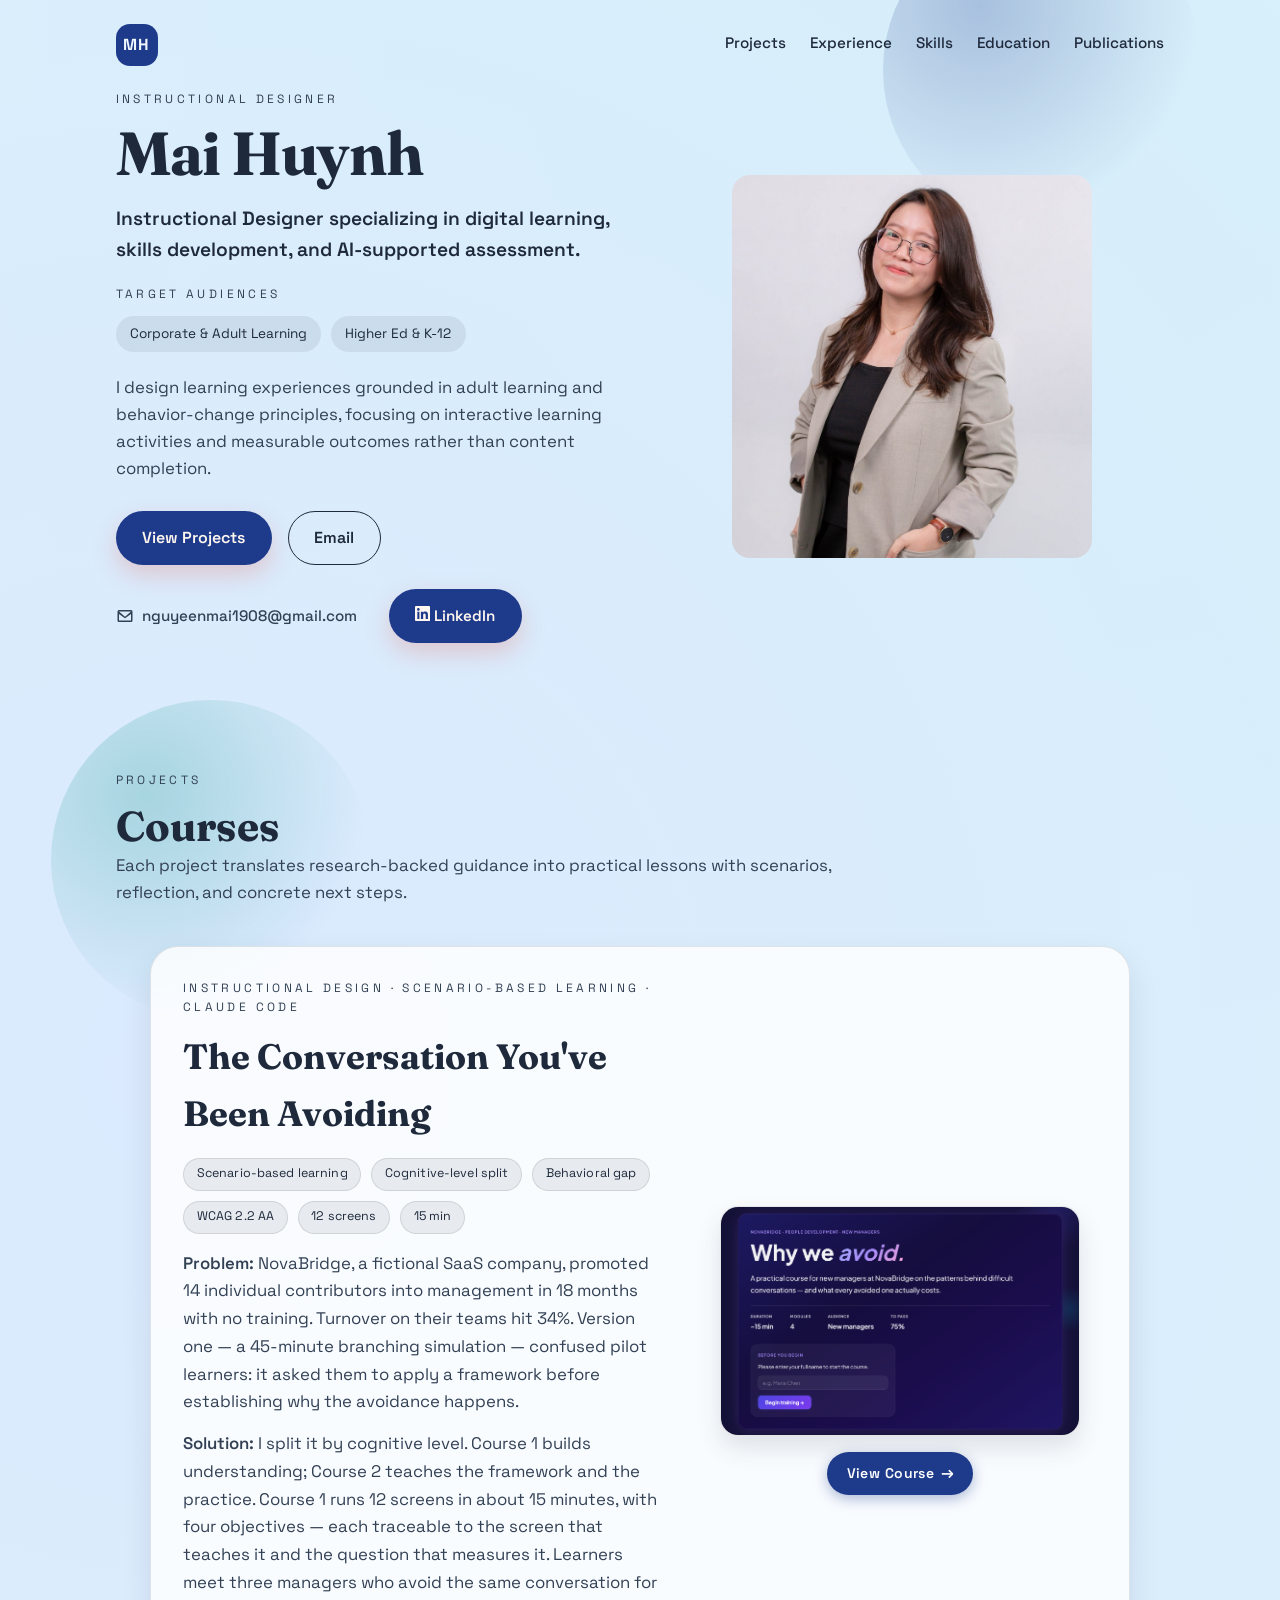
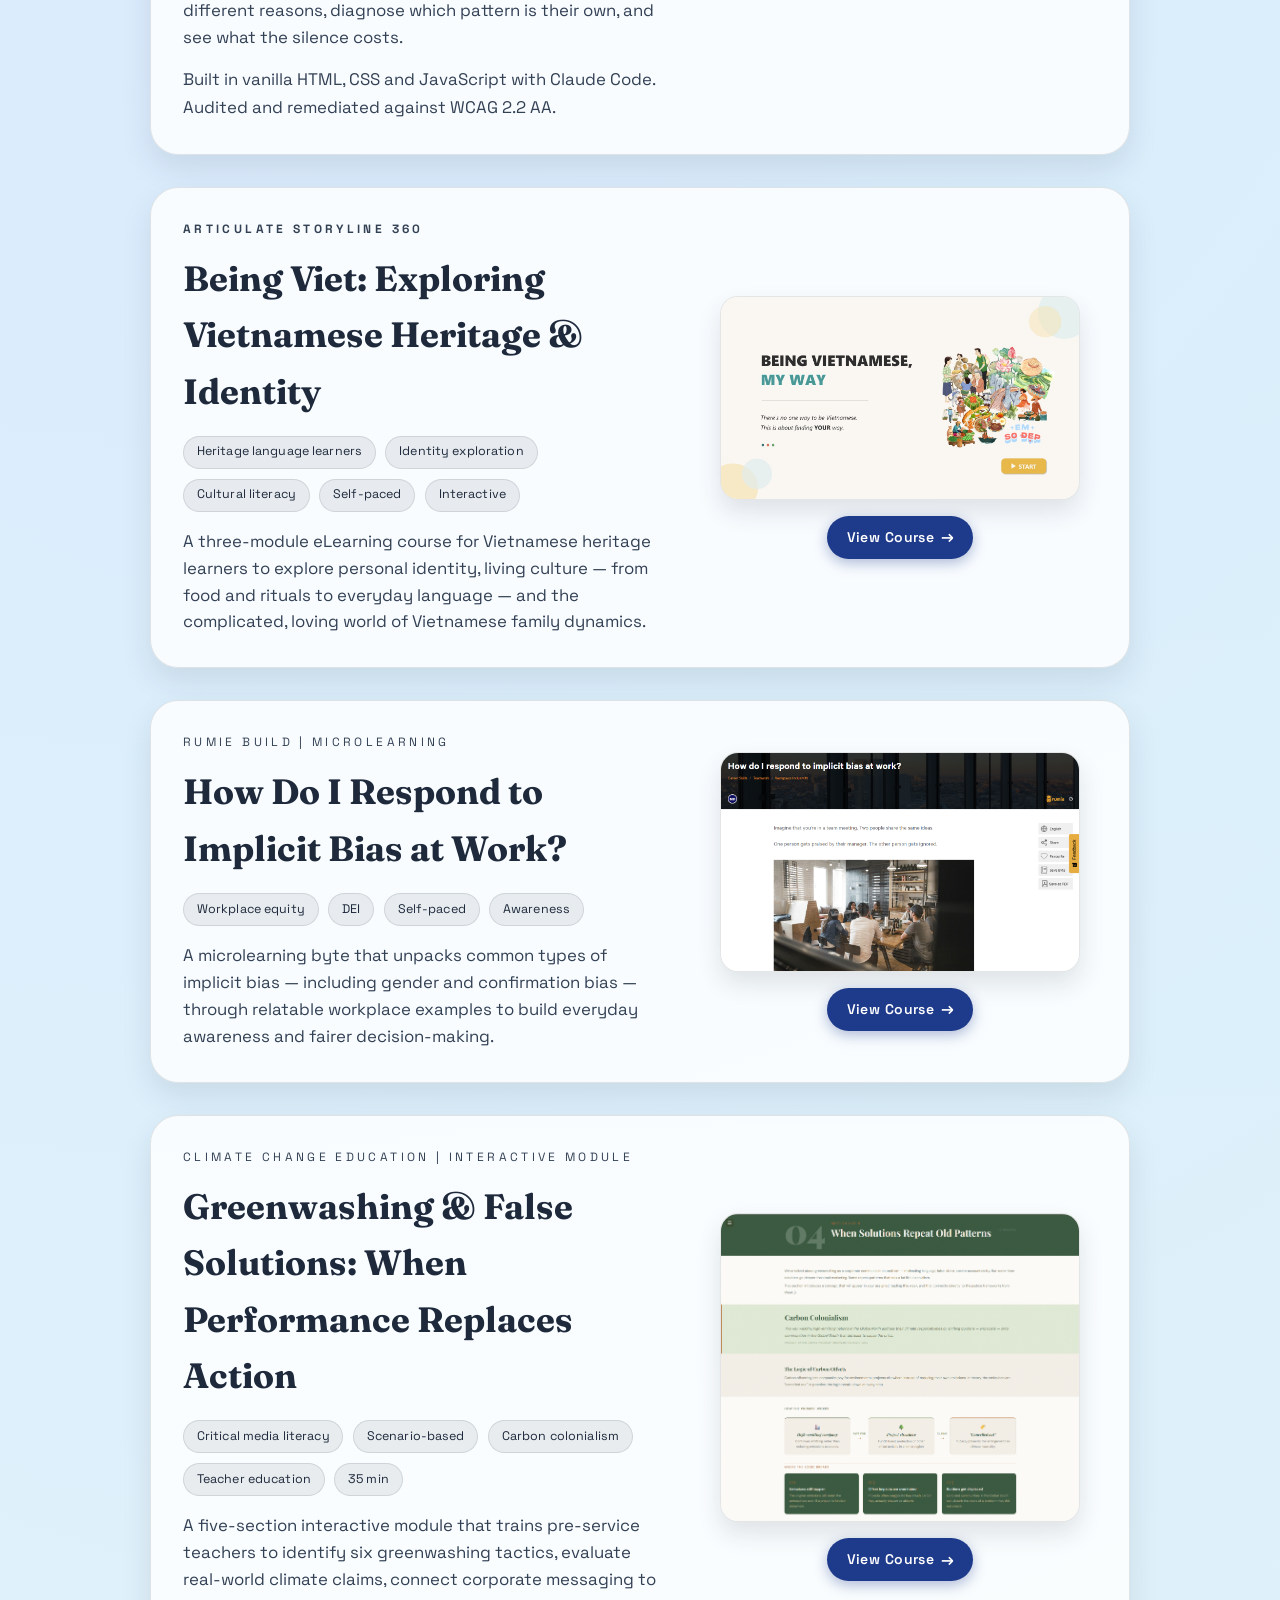
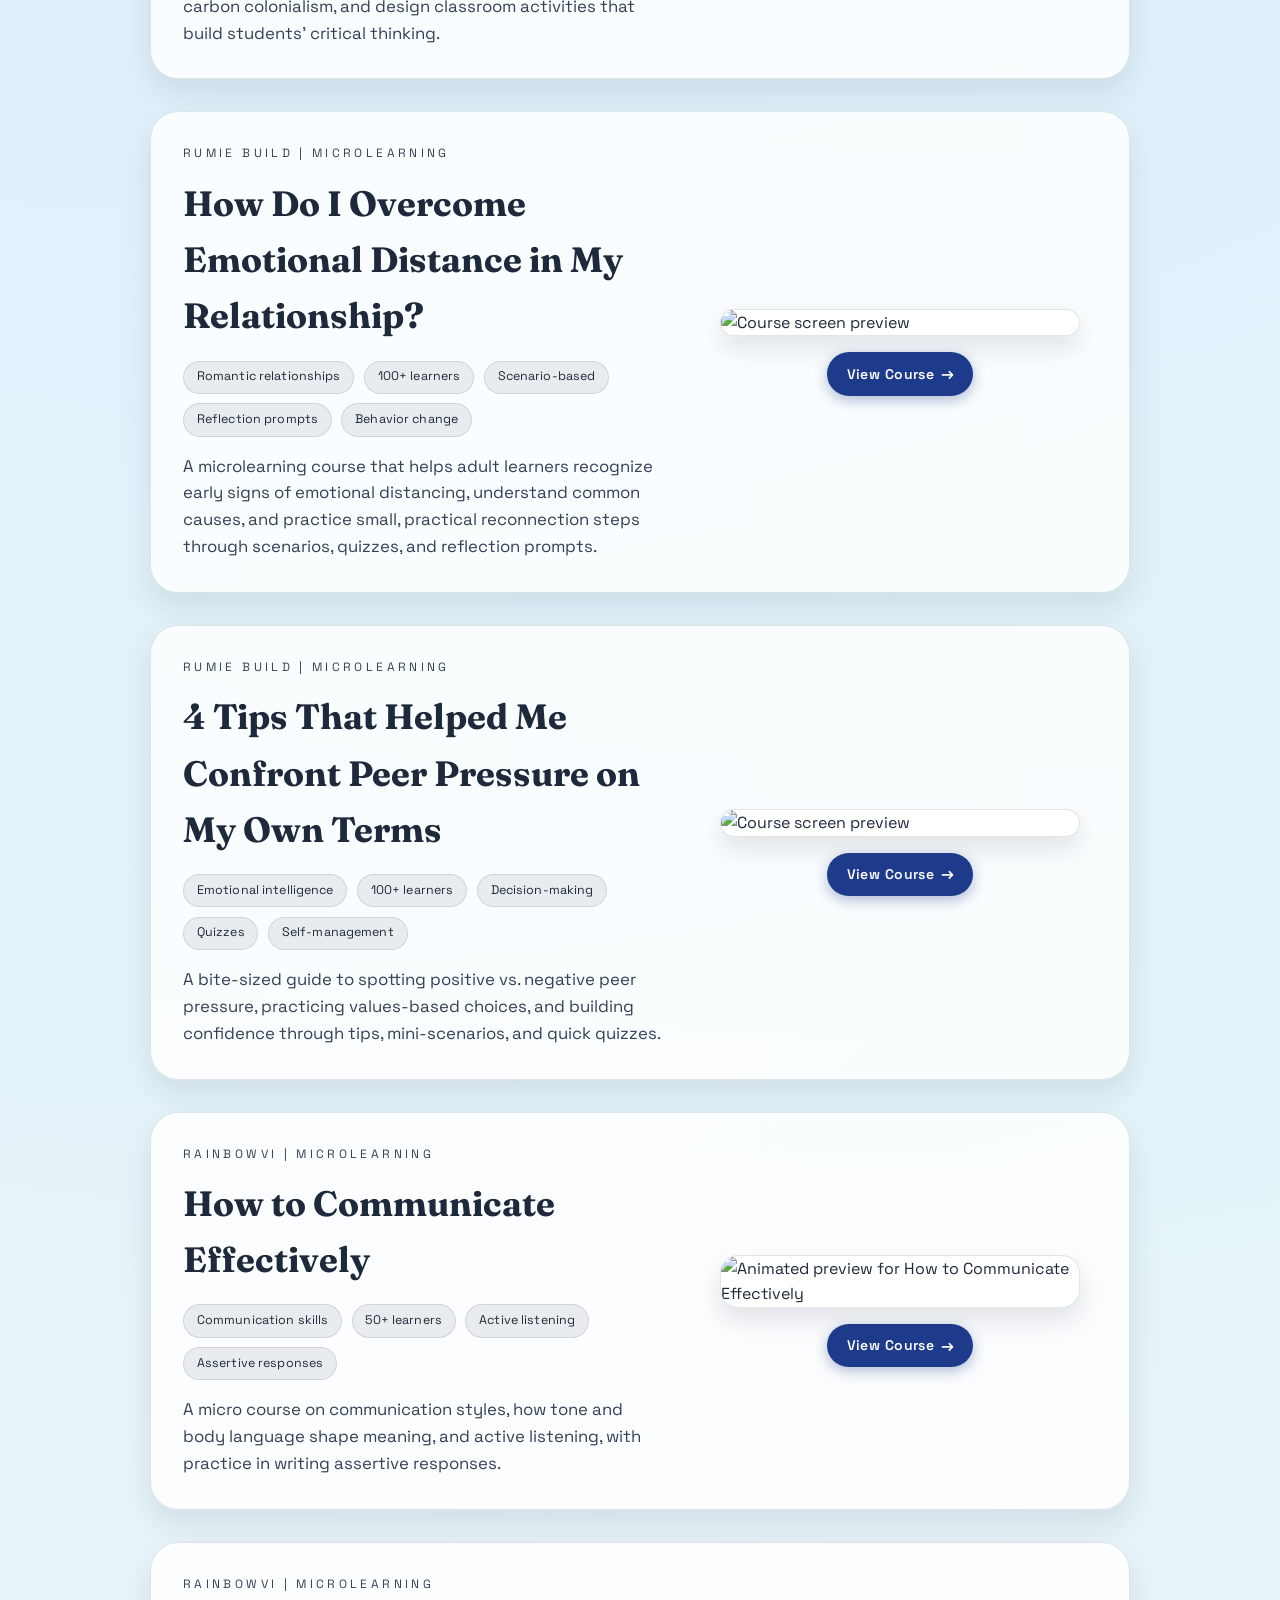
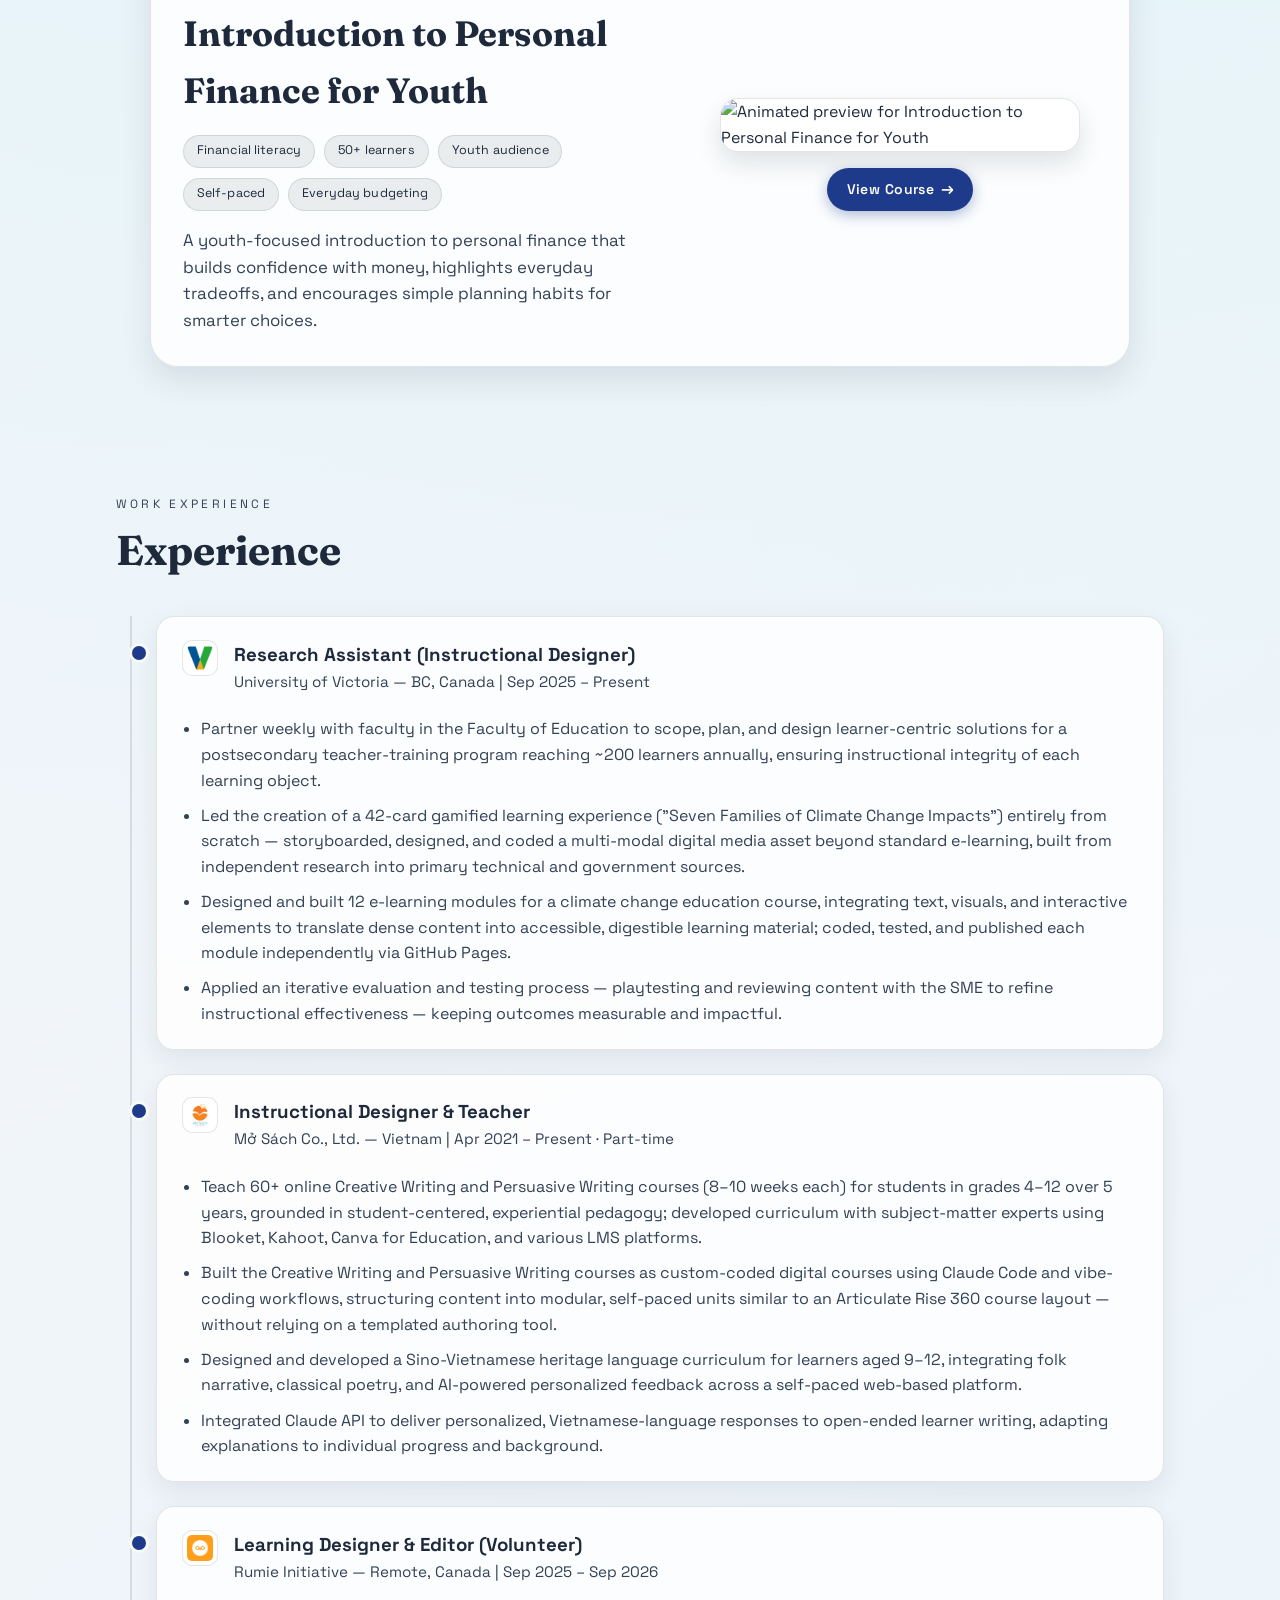
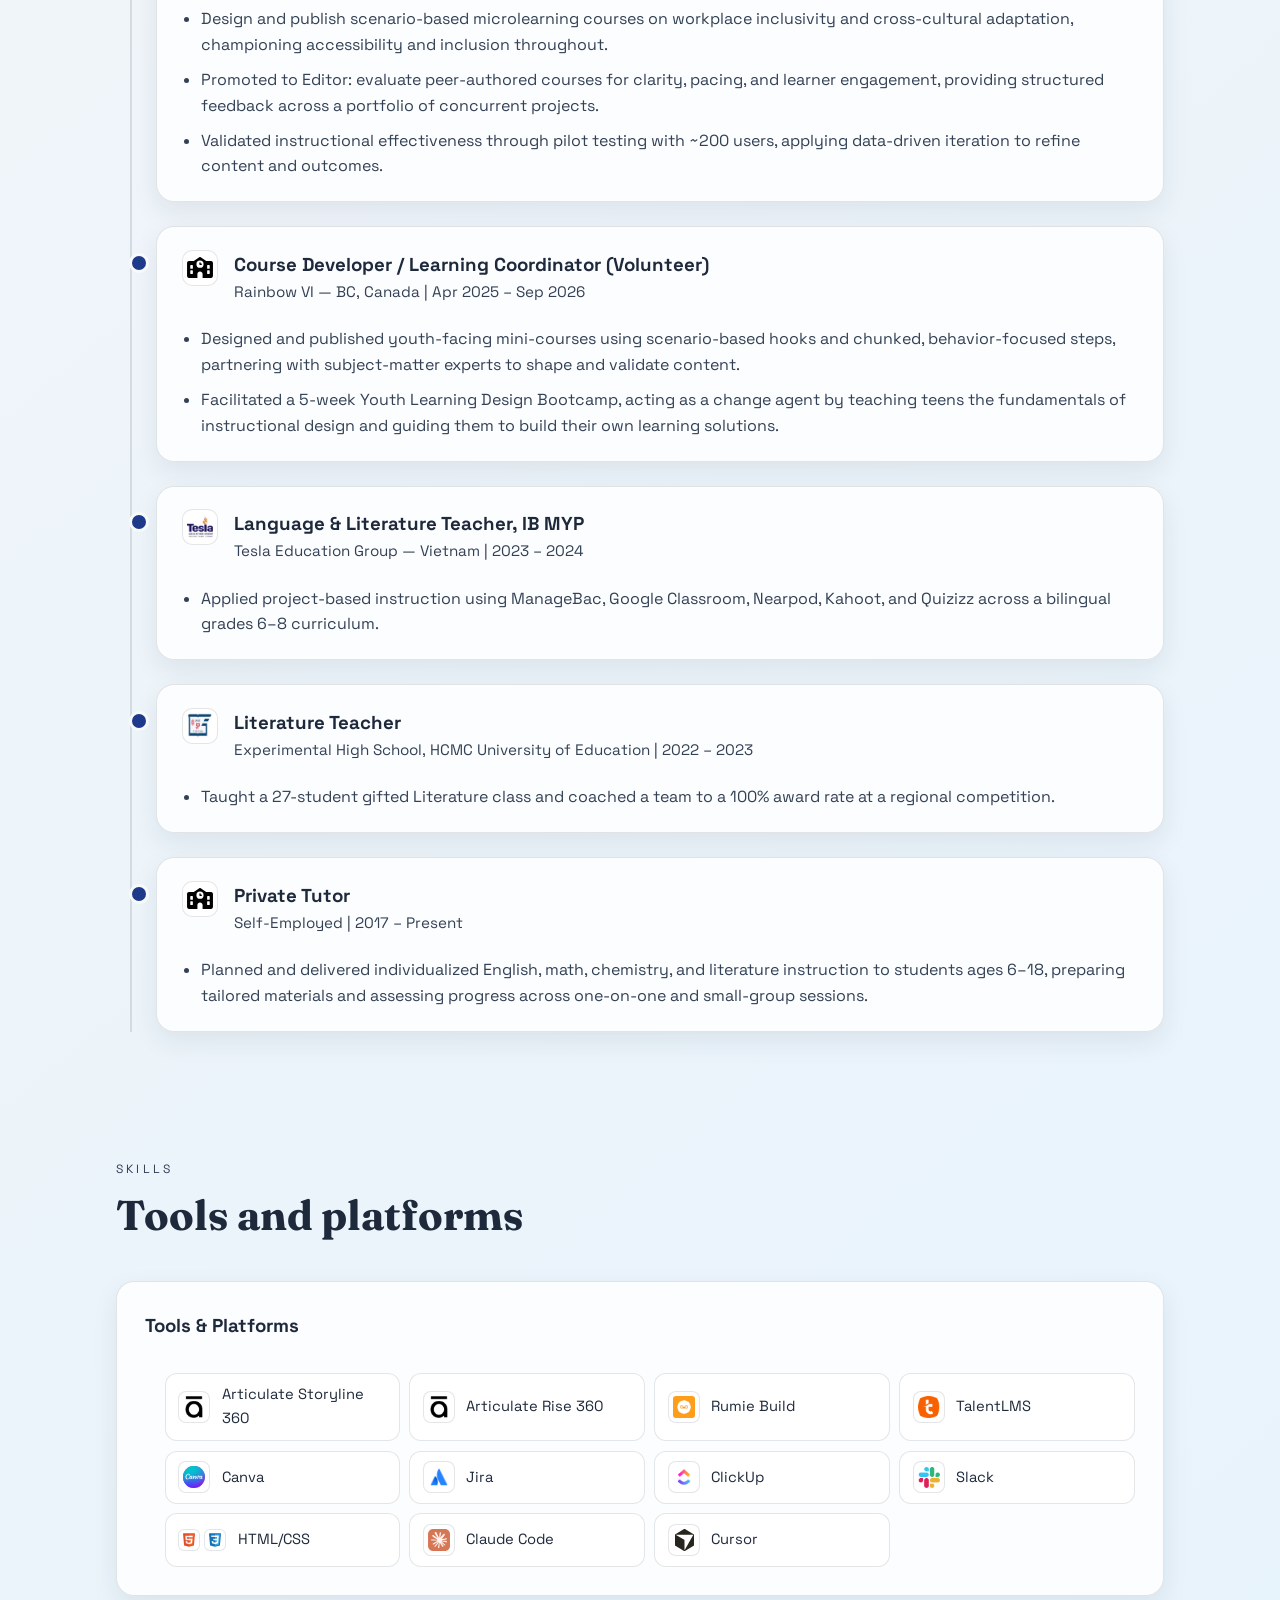
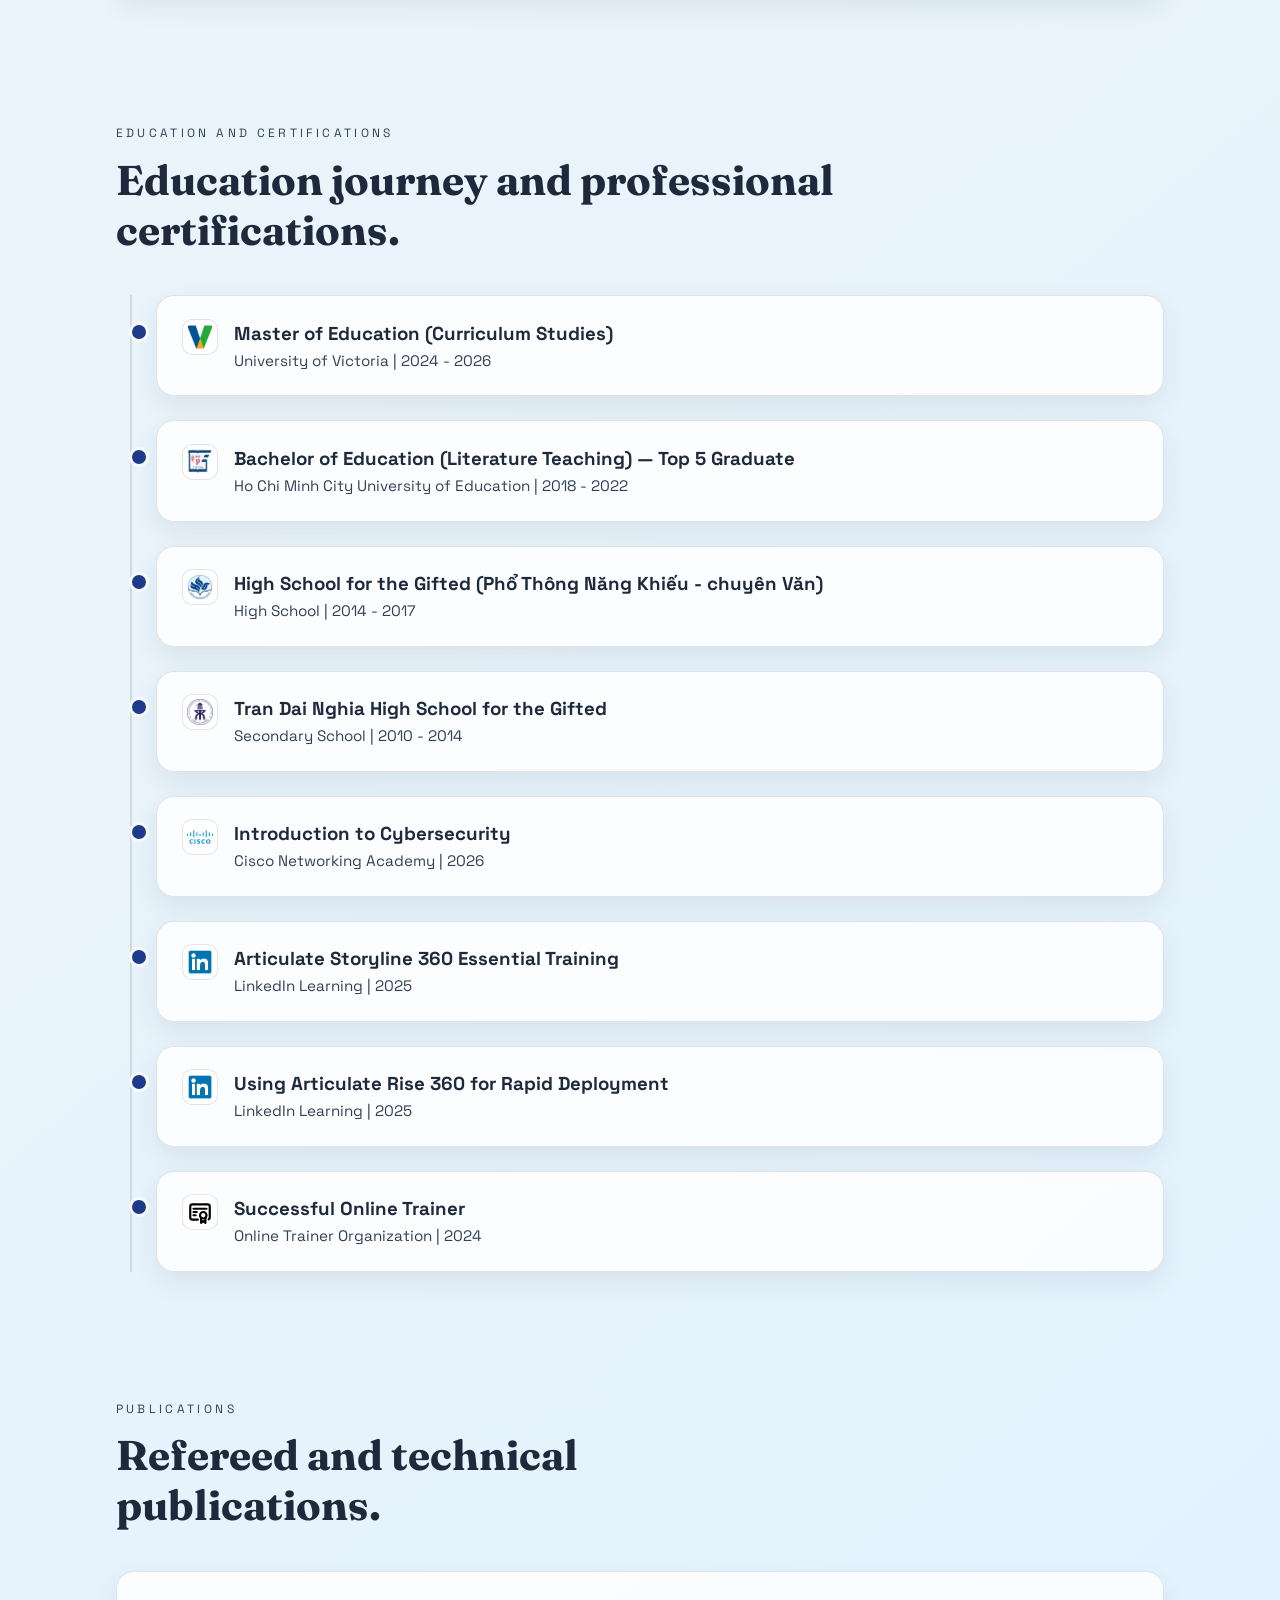
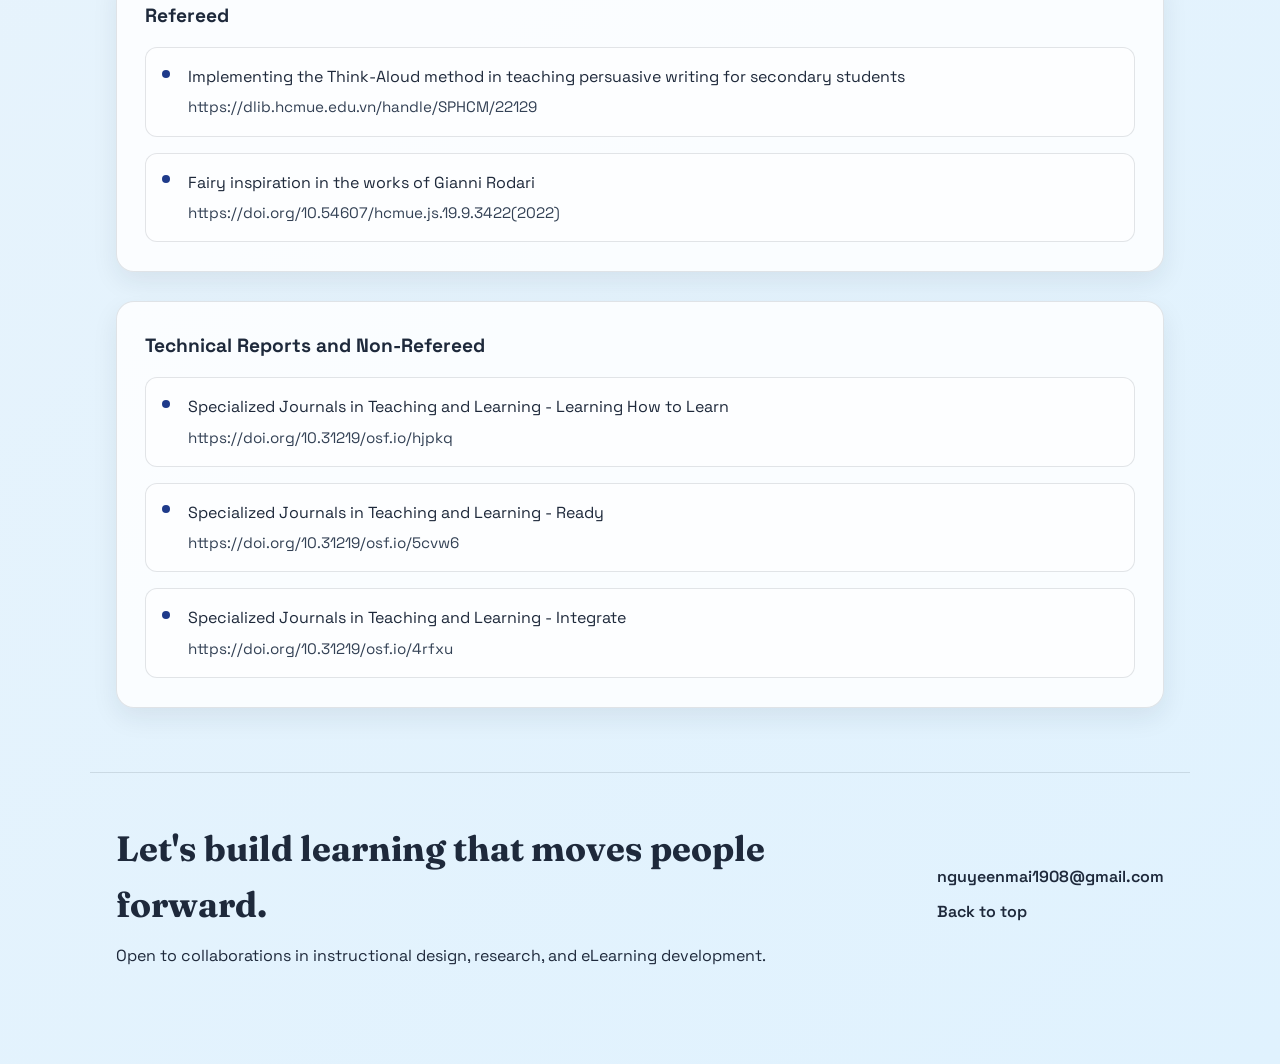
==== commit 1d9ebc9b: "refactor: condense NovaBridge course copy Co-Authored-By: Claude Opus 5 (1M context) <noreply@anthro" ====
--- a/index.html
+++ b/index.html
@@ -163,10 +163,8 @@
                                     <span>15 min</span>
                                 </div>
                                 <div class="project-details">
-                                    <p><strong>Introduction:</strong> NovaBridge, a fictional SaaS company, promoted 14 individual contributors into management in 18 months with no training. Turnover on their teams hit 34%.</p>
-                                    <p>Version one was a 45-minute course built around a branching simulation. Pilot feedback was blunt: learners were confused, and the scope didn't fit the runtime. It asked people to apply a framework before establishing why the avoidance happens in the first place.</p>
-                                    <p><strong>Solution:</strong> I split it into two courses by cognitive level. Course 1 builds understanding; Course 2 teaches the framework and the practice.</p>
-                                    <p>Course 1 runs 12 screens in about 15 minutes, with four objectives — each traceable to the screen that teaches it and the question that measures it. Learners meet three managers who avoid the same conversation for different reasons, diagnose which pattern is their own, and see what the silence costs. A four-question check closes it.</p>
+                                    <p><strong>Problem:</strong> NovaBridge, a fictional SaaS company, promoted 14 individual contributors into management in 18 months with no training. Turnover on their teams hit 34%. Version one — a 45-minute branching simulation — confused pilot learners: it asked them to apply a framework before establishing why the avoidance happens.</p>
+                                    <p><strong>Solution:</strong> I split it by cognitive level. Course 1 builds understanding; Course 2 teaches the framework and the practice. Course 1 runs 12 screens in about 15 minutes, with four objectives — each traceable to the screen that teaches it and the question that measures it. Learners meet three managers who avoid the same conversation for different reasons, diagnose which pattern is their own, and see what the silence costs.</p>
                                     <p>Built in vanilla HTML, CSS and JavaScript with Claude Code. Audited and remediated against WCAG 2.2 AA.</p>
                                 </div>
                             </div>
